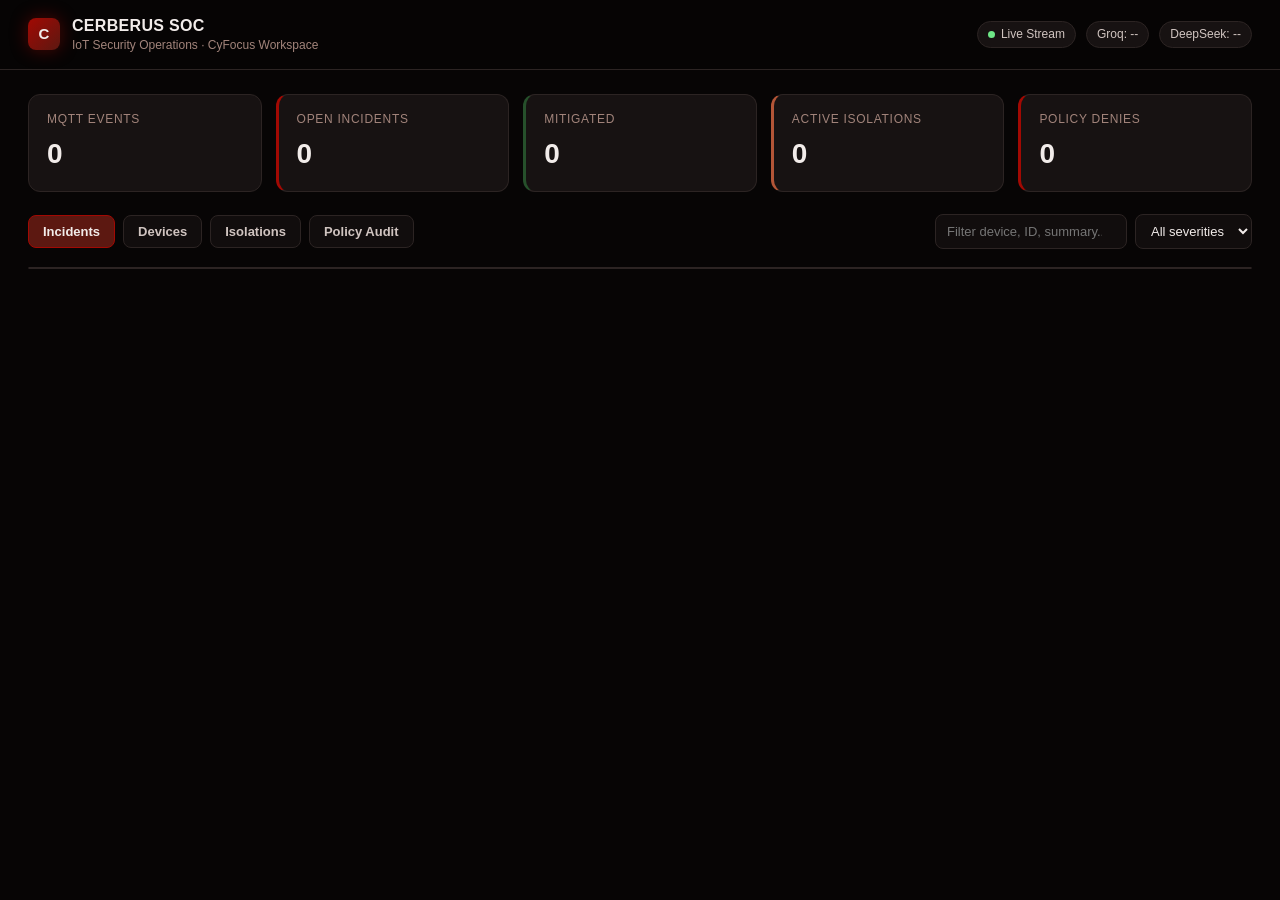
==== src/dashboard/static/index.html @ 9490e519 "feat(dashboard): add FastAPI SSE SOC dashboard with CyFocus UI (c3-t07)" ====
<!DOCTYPE html>
<html lang="en">
<head>
  <meta charset="UTF-8" />
  <meta name="viewport" content="width=device-width, initial-scale=1.0" />
  <title>Cerberus SOC · CyFocus Workspace</title>
  <style>
    :root {
      --bg: #070505;
      --surface: #110D0D;
      --card: #171212;
      --card-hover: #1E1717;
      --border: #2C2423;
      --border-muted: #5B5554;
      --text: #F2ECEA;
      --text-soft: #D0C4C0;
      --text-muted: #A2847B;
      --red: #A20903;
      --red-dark: #5C1811;
      --green: #26502B;
      --green-bright: #6EE787;
      --amber: #B35537;
    }
    * { box-sizing: border-box; margin: 0; padding: 0; }
    body {
      background: var(--bg);
      color: var(--text);
      font-family: Inter, -apple-system, BlinkMacSystemFont, "Segoe UI", Roboto, sans-serif;
      line-height: 1.45;
      min-height: 100vh;
    }
    header {
      position: sticky; top: 0; z-index: 20;
      background: rgba(7, 5, 5, 0.92);
      backdrop-filter: blur(8px);
      border-bottom: 1px solid var(--border);
      padding: 14px 28px;
      display: flex; align-items: center; justify-content: space-between; gap: 16px;
    }
    .brand { display: flex; align-items: center; gap: 12px; }
    .brand-mark {
      width: 32px; height: 32px; border-radius: 8px;
      background: linear-gradient(135deg, var(--red), var(--red-dark));
      display: grid; place-items: center; font-weight: 800; font-size: 15px;
      box-shadow: 0 0 18px rgba(162, 9, 3, 0.45);
    }
    .brand h1 { font-size: 16px; font-weight: 700; letter-spacing: 0.02em; }
    .brand span { font-size: 12px; color: var(--text-muted); display: block; }
    .header-pills { display: flex; align-items: center; gap: 10px; flex-wrap: wrap; }
    .pill {
      font-size: 12px; padding: 4px 10px; border-radius: 999px;
      background: var(--card); border: 1px solid var(--border); color: var(--text-soft);
      display: inline-flex; align-items: center; gap: 6px;
    }
    .dot { width: 7px; height: 7px; border-radius: 50%; background: var(--green-bright); }
    .dot.amber { background: var(--amber); }
    .dot.red { background: var(--red); }

    main { max-width: 1400px; margin: 0 auto; padding: 24px 28px 48px; }

    .kpi-grid {
      display: grid;
      grid-template-columns: repeat(auto-fit, minmax(195px, 1fr));
      gap: 14px;
      margin-bottom: 22px;
    }
    .kpi {
      background: var(--card);
      border: 1px solid var(--border);
      border-radius: 12px;
      padding: 16px 18px;
      transition: border-color 0.15s ease;
    }
    .kpi:hover { border-color: var(--border-muted); }
    .kpi-label { font-size: 12px; color: var(--text-muted); text-transform: uppercase; letter-spacing: 0.06em; }
    .kpi-val { font-size: 28px; font-weight: 700; margin-top: 6px; color: var(--text); }
    .kpi.alert { border-left: 3px solid var(--red); }
    .kpi.ok { border-left: 3px solid var(--green); }
    .kpi.warn { border-left: 3px solid var(--amber); }

    .toolbar {
      display: flex; flex-wrap: wrap; gap: 12px; align-items: center; justify-content: space-between;
      margin-bottom: 18px;
    }
    .tabs { display: flex; gap: 8px; flex-wrap: wrap; }
    .tab {
      background: var(--surface); color: var(--text-soft);
      border: 1px solid var(--border); border-radius: 8px;
      padding: 8px 14px; font-size: 13px; font-weight: 600; cursor: pointer;
    }
    .tab.active { background: var(--red-dark); border-color: var(--red); color: var(--text); }

    .filters { display: flex; gap: 8px; flex-wrap: wrap; }
    input, select {
      background: var(--surface); color: var(--text);
      border: 1px solid var(--border); border-radius: 8px;
      padding: 8px 11px; font-size: 13px; outline: none;
    }
    input:focus, select:focus { border-color: var(--amber); }

    .panel {
      background: var(--surface);
      border: 1px solid var(--border);
      border-radius: 12px;
      overflow: hidden;
    }
    table { width: 100%; border-collapse: collapse; font-size: 13px; }
    th {
      text-align: left; padding: 12px 16px;
      font-size: 11px; text-transform: uppercase; letter-spacing: 0.06em;
      color: var(--text-muted); background: var(--card);
      border-bottom: 1px solid var(--border);
    }
    td { padding: 12px 16px; border-bottom: 1px solid var(--border); color: var(--text-soft); vertical-align: middle; }
    tr.clickable { cursor: pointer; }
    tr.clickable:hover td { background: var(--card-hover); }

    .badge {
      display: inline-block; padding: 3px 9px; border-radius: 999px;
      font-size: 11px; font-weight: 600; text-transform: uppercase; letter-spacing: 0.04em;
    }
    .sev-critical, .sev-high, .st-isolated, .verdict-DENY {
      background: var(--red-dark); color: #FCA5A5; border: 1px solid var(--red);
    }
    .sev-medium, .st-alerting, .st-investigating, .st-open {
      background: rgba(179, 85, 55, 0.22); color: #FDBA74; border: 1px solid var(--amber);
    }
    .sev-low, .st-healthy, .st-mitigated, .st-resolved, .verdict-ALLOW {
      background: rgba(38, 80, 43, 0.45); color: var(--green-bright); border: 1px solid var(--green);
    }
    .st-released, .st-expired {
      background: var(--card); color: var(--text-muted); border: 1px solid var(--border-muted);
    }

    .btn {
      background: var(--red-dark); color: var(--text);
      border: 1px solid var(--red); border-radius: 7px;
      padding: 5px 10px; font-size: 12px; font-weight: 600; cursor: pointer;
    }
    .btn:hover { background: var(--red); }

    .empty { padding: 36px; text-align: center; color: var(--text-muted); font-size: 13px; }

    /* Side Drawer */
    .drawer-backdrop {
      position: fixed; inset: 0; background: rgba(0, 0, 0, 0.65);
      display: none; justify-content: flex-end; z-index: 50;
    }
    .drawer-backdrop.open { display: flex; }
    .drawer {
      width: min(520px, 100vw); height: 100%;
      background: var(--surface); border-left: 1px solid var(--border);
      overflow-y: auto; display: flex; flex-direction: column;
    }
    .drawer-head {
      position: sticky; top: 0; background: var(--card);
      padding: 18px 20px; border-bottom: 1px solid var(--border);
      display: flex; justify-content: space-between; align-items: center;
    }
    .drawer-body { padding: 20px; display: flex; flex-direction: column; gap: 18px; }
    .meta-grid { display: grid; grid-template-columns: 1fr 1fr; gap: 10px; }
    .meta-box {
      background: var(--card); border: 1px solid var(--border);
      border-radius: 8px; padding: 10px 12px;
    }
    .meta-box label { font-size: 11px; color: var(--text-muted); display: block; }
    .meta-box div { font-size: 13px; color: var(--text); margin-top: 2px; word-break: break-word; }

    .timeline { display: flex; flex-direction: column; gap: 12px; border-left: 2px solid var(--border); padding-left: 16px; }
    .tl-item { position: relative; background: var(--card); border: 1px solid var(--border); border-radius: 8px; padding: 10px 12px; }
    .tl-item::before {
      content: ""; position: absolute; left: -22px; top: 14px;
      width: 10px; height: 10px; border-radius: 50%; background: var(--amber); border: 2px solid var(--bg);
    }
    .tl-item.isolation::before { background: var(--red); }
    .tl-item.release::before { background: var(--green-bright); }
    .tl-top { display: flex; justify-content: space-between; font-size: 11px; color: var(--text-muted); margin-bottom: 4px; }
    pre {
      margin-top: 6px; padding: 8px; border-radius: 6px;
      background: var(--bg); color: var(--text-soft);
      font-size: 11px; overflow-x: auto;
    }
  </style>
</head>
<body>
  <header>
    <div class="brand">
      <div class="brand-mark">C</div>
      <div>
        <h1>CERBERUS SOC</h1>
        <span>IoT Security Operations · CyFocus Workspace</span>
      </div>
    </div>
    <div class="header-pills">
      <span class="pill"><span class="dot" id="sse-dot"></span>Live Stream</span>
      <span class="pill" id="groq-pill">Groq: --</span>
      <span class="pill" id="deepseek-pill">DeepSeek: --</span>
    </div>
  </header>

  <main>
    <section class="kpi-grid">
      <div class="kpi"><div class="kpi-label">MQTT Events</div><div class="kpi-val" id="k-events">0</div></div>
      <div class="kpi alert"><div class="kpi-label">Open Incidents</div><div class="kpi-val" id="k-open">0</div></div>
      <div class="kpi ok"><div class="kpi-label">Mitigated</div><div class="kpi-val" id="k-mitigated">0</div></div>
      <div class="kpi warn"><div class="kpi-label">Active Isolations</div><div class="kpi-val" id="k-iso">0</div></div>
      <div class="kpi alert"><div class="kpi-label">Policy Denies</div><div class="kpi-val" id="k-denies">0</div></div>
    </section>

    <div class="toolbar">
      <div class="tabs">
        <button class="tab active" data-tab="incidents">Incidents</button>
        <button class="tab" data-tab="devices">Devices</button>
        <button class="tab" data-tab="isolations">Isolations</button>
        <button class="tab" data-tab="audit">Policy Audit</button>
      </div>
      <div class="filters">
        <input id="search-box" type="search" placeholder="Filter device, ID, summary..." />
        <select id="severity-filter">
          <option value="">All severities</option>
          <option value="critical">Critical</option>
          <option value="high">High</option>
          <option value="medium">Medium</option>
          <option value="low">Low</option>
        </select>
      </div>
    </div>

    <div class="panel" id="view-panel"></div>
  </main>

  <div class="drawer-backdrop" id="drawer-backdrop">
    <div class="drawer">
      <div class="drawer-head">
        <div>
          <strong id="d-title">Incident</strong>
          <div style="font-size:12px;color:var(--text-muted)" id="d-sub"></div>
        </div>
        <button class="tab" id="d-close">Close</button>
      </div>
      <div class="drawer-body" id="d-body"></div>
    </div>
  </div>

  <script>
    let activeTab = "incidents";
    let state = { kpis: {}, devices: [], incidents: [], isolations: [], audit: [] };

    const esc = (s) => String(s ?? "").replace(/[&<>"]/g, (c) => ({ "&": "&amp;", "<": "&lt;", ">": "&gt;", '"': "&quot;" }[c]));

    async function loadHealth() {
      const h = await fetch("/api/health").then((r) => r.json());
      document.getElementById("groq-pill").textContent = `Groq: ${h.llm_mode.groq}`;
      document.getElementById("deepseek-pill").textContent = `DeepSeek: ${h.llm_mode.deepseek}`;
    }

    async function refreshAll() {
      const [ov, inc, iso, aud] = await Promise.all([
        fetch("/api/overview").then((r) => r.json()),
        fetch("/api/incidents").then((r) => r.json()),
        fetch("/api/isolations").then((r) => r.json()),
        fetch("/api/audit").then((r) => r.json()),
      ]);
      state = { kpis: ov.kpis, devices: ov.devices, incidents: inc.incidents, isolations: iso.isolations, audit: aud.audit };
      render();
    }

    function renderKpis() {
      const k = state.kpis || {};
      document.getElementById("k-events").textContent = k.total_events ?? 0;
      document.getElementById("k-open").textContent = k.open_incidents ?? 0;
      document.getElementById("k-mitigated").textContent = k.mitigated_incidents ?? 0;
      document.getElementById("k-iso").textContent = k.active_isolations ?? 0;
      document.getElementById("k-denies").textContent = k.policy_denies ?? 0;
    }

    function render() {
      renderKpis();
      const q = document.getElementById("search-box").value.trim().toLowerCase();
      const sev = document.getElementById("severity-filter").value;
      const panel = document.getElementById("view-panel");

      if (activeTab === "incidents") {
        const rows = state.incidents.filter((i) =>
          (!sev || i.severity === sev) &&
          (!q || i.device_id.toLowerCase().includes(q) || i.id.toLowerCase().includes(q) || (i.reasoning_summary || "").toLowerCase().includes(q))
        );
        if (!rows.length) { panel.innerHTML = `<div class="empty">No incidents recorded yet.</div>`; return; }
        panel.innerHTML = `<table><thead><tr><th>ID</th><th>Device</th><th>Severity</th><th>Status</th><th>Decision</th><th>Updated (UTC)</th></tr></thead><tbody>${
          rows.map((i) => `<tr class="clickable" onclick="openIncident('${esc(i.id)}')">
            <td><code>${esc(i.id)}</code></td>
            <td>${esc(i.device_id)}</td>
            <td><span class="badge sev-${esc(i.severity)}">${esc(i.severity)}</span></td>
            <td><span class="badge st-${esc(i.status)}">${esc(i.status)}</span></td>
            <td>${esc(i.decision || i.detection_ref)}</td>
            <td>${esc(i.updated_utc)}</td>
          </tr>`).join("")
        }</tbody></table>`;
      } else if (activeTab === "devices") {
        const rows = state.devices.filter((d) => !q || d.device_id.toLowerCase().includes(q) || d.room.toLowerCase().includes(q));
        panel.innerHTML = `<table><thead><tr><th>Device</th><th>Type</th><th>Room</th><th>IP</th><th>Status</th><th>Events</th><th>Open</th></tr></thead><tbody>${
          rows.map((d) => `<tr>
            <td><strong>${esc(d.device_id)}</strong></td>
            <td>${esc(d.device_type)}</td>
            <td>${esc(d.room)}</td>
            <td><code>${esc(d.ip)}</code></td>
            <td><span class="badge st-${esc(d.status)}">${esc(d.status)}</span></td>
            <td>${d.event_count}</td>
            <td>${d.open_incidents}</td>
          </tr>`).join("")
        }</tbody></table>`;
      } else if (activeTab === "isolations") {
        const rows = state.isolations.filter((x) => !q || x.device_id.toLowerCase().includes(q) || x.reason.toLowerCase().includes(q));
        if (!rows.length) { panel.innerHTML = `<div class="empty">No isolation history yet.</div>`; return; }
        panel.innerHTML = `<table><thead><tr><th>Device</th><th>Status</th><th>Actor</th><th>Reason</th><th>Started (UTC)</th><th>Action</th></tr></thead><tbody>${
          rows.map((x) => `<tr>
            <td><strong>${esc(x.device_id)}</strong></td>
            <td><span class="badge st-${x.status === 'active' ? 'isolated' : esc(x.status)}">${esc(x.status)}</span></td>
            <td>${esc(x.actor)}</td>
            <td>${esc(x.reason)}</td>
            <td>${esc(x.started_utc)}</td>
            <td>${x.status === 'active' ? `<button class="btn" onclick="releaseDev('${esc(x.device_id)}', '${esc(x.incident_id || '')}')">Release</button>` : "-"}</td>
          </tr>`).join("")
        }</tbody></table>`;
      } else {
        const rows = state.audit.filter((a) => !q || a.actor.toLowerCase().includes(q) || a.action.toLowerCase().includes(q) || a.target.toLowerCase().includes(q));
        if (!rows.length) { panel.innerHTML = `<div class="empty">No policy audit entries yet.</div>`; return; }
        panel.innerHTML = `<table><thead><tr><th>Time (UTC)</th><th>Actor</th><th>Action</th><th>Target</th><th>Verdict</th><th>Reason</th></tr></thead><tbody>${
          rows.map((a) => `<tr>
            <td>${esc(a.ts_utc)}</td>
            <td>${esc(a.actor)}</td>
            <td><code>${esc(a.action)}</code></td>
            <td>${esc(a.target)}</td>
            <td><span class="badge verdict-${esc(a.verdict)}">${esc(a.verdict)}</span></td>
            <td>${esc(a.reason)}</td>
          </tr>`).join("")
        }</tbody></table>`;
      }
    }

    async function openIncident(id) {
      const inc = await fetch(`/api/incidents/${encodeURIComponent(id)}`).then((r) => r.json());
      document.getElementById("d-title").textContent = inc.id;
      document.getElementById("d-sub").textContent = `${inc.device_id} · ${inc.severity.toUpperCase()} · ${inc.status}`;
      document.getElementById("d-body").innerHTML = `
        <div class="meta-grid">
          <div class="meta-box"><label>Detection Ref</label><div>${esc(inc.detection_ref)}</div></div>
          <div class="meta-box"><label>Decision / Action</label><div>${esc(inc.decision || "-")} / ${esc(inc.action || "-")}</div></div>
          <div class="meta-box" style="grid-column:1/-1"><label>Reasoning Summary</label><div>${esc(inc.reasoning_summary || "Pending")}</div></div>
        </div>
        <div>
          <h3 style="font-size:13px;color:var(--text-muted);margin-bottom:10px;text-transform:uppercase;">Timeline (${inc.timeline.length})</h3>
          <div class="timeline">
            ${inc.timeline.map((t) => `<div class="tl-item ${esc(t.kind)}">
              <div class="tl-top"><strong>${esc(t.kind)} · ${esc(t.actor)}</strong><span>${esc(t.ts_utc)}</span></div>
              <div>${esc(t.summary)}</div>
              ${Object.keys(t.details || {}).length ? `<pre>${esc(JSON.stringify(t.details, null, 2))}</pre>` : ""}
            </div>`).join("")}
          </div>
        </div>`;
      document.getElementById("drawer-backdrop").classList.add("open");
    }

    async function releaseDev(deviceId, incidentId) {
      const qs = incidentId ? `?incident_id=${encodeURIComponent(incidentId)}` : "";
      await fetch(`/api/isolations/${encodeURIComponent(deviceId)}/release${qs}`, { method: "POST" });
      await refreshAll();
    }

    document.querySelectorAll(".tab[data-tab]").forEach((btn) => {
      btn.addEventListener("click", () => {
        document.querySelectorAll(".tab[data-tab]").forEach((b) => b.classList.remove("active"));
        btn.classList.add("active");
        activeTab = btn.dataset.tab;
        render();
      });
    });
    document.getElementById("search-box").addEventListener("input", render);
    document.getElementById("severity-filter").addEventListener("change", render);
    document.getElementById("d-close").addEventListener("click", () => document.getElementById("drawer-backdrop").classList.remove("open"));
    document.getElementById("drawer-backdrop").addEventListener("click", (e) => {
      if (e.target.id === "drawer-backdrop") e.currentTarget.classList.remove("open");
    });

    loadHealth();
    refreshAll();
    const es = new EventSource("/api/stream");
    es.onmessage = (ev) => {
      const data = JSON.parse(ev.data);
      state.kpis = data.kpis;
      state.devices = data.devices;
      state.incidents = data.incidents;
      state.isolations = data.isolations;
      render();
    };
  </script>
</body>
</html>
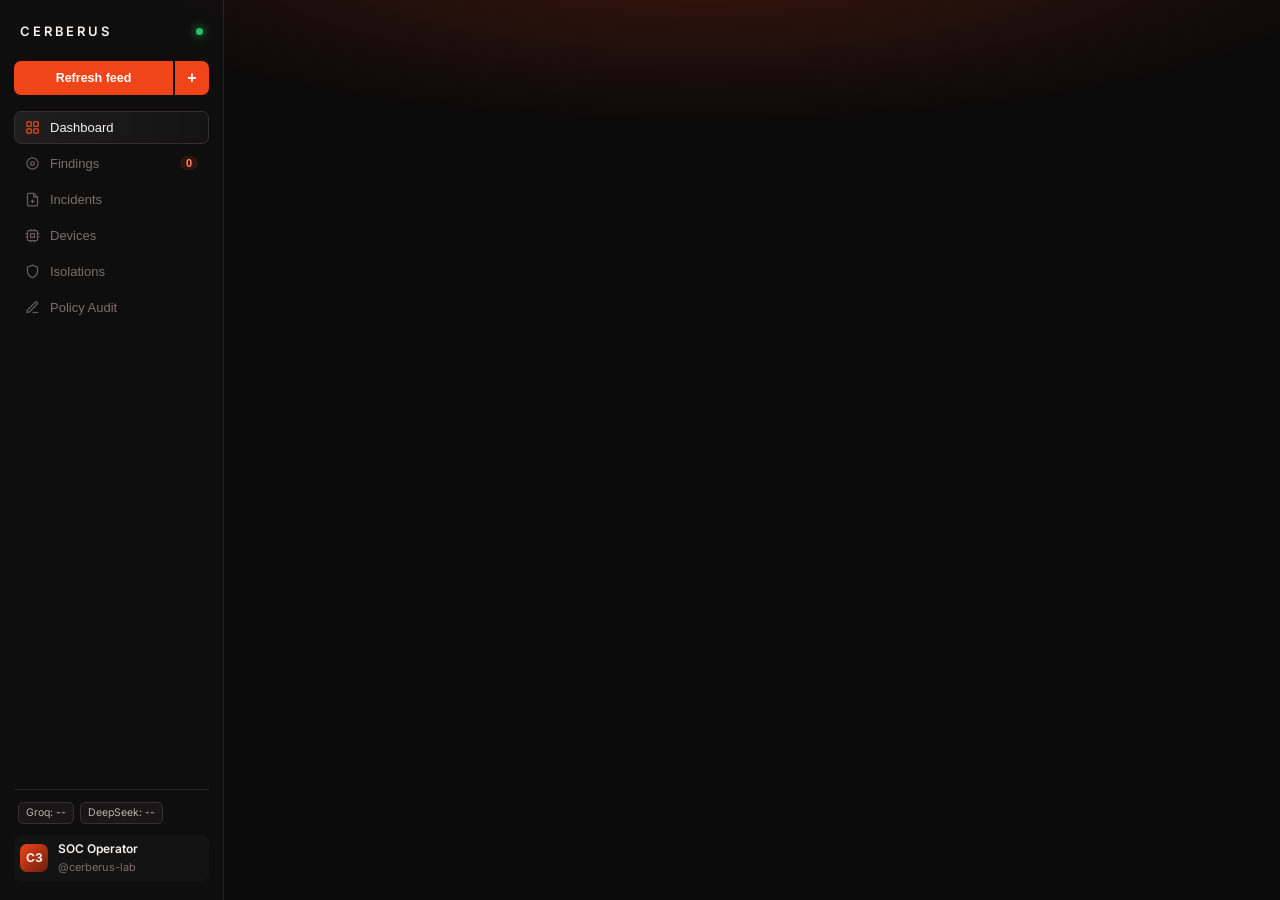
==== commit 8b5c060c: "feat(dashboard): rebuild CyFocus-inspired SOC UI with Kanban, Threat Map, and Radar" ====
--- a/src/dashboard/static/index.html
+++ b/src/dashboard/static/index.html
@@ -3,255 +3,573 @@
 <head>
   <meta charset="UTF-8" />
   <meta name="viewport" content="width=device-width, initial-scale=1.0" />
-  <title>Cerberus SOC · CyFocus Workspace</title>
+  <title>CERBERUS · SOC</title>
+  <link rel="preconnect" href="https://fonts.googleapis.com" />
+  <link rel="preconnect" href="https://fonts.gstatic.com" crossorigin />
+  <link href="https://fonts.googleapis.com/css2?family=Inter:wght@400;500;600;700&family=JetBrains+Mono:wght@400;500&display=swap" rel="stylesheet" />
   <style>
     :root {
-      --bg: #070505;
-      --surface: #110D0D;
-      --card: #171212;
-      --card-hover: #1E1717;
-      --border: #2C2423;
-      --border-muted: #5B5554;
-      --text: #F2ECEA;
-      --text-soft: #D0C4C0;
-      --text-muted: #A2847B;
-      --red: #A20903;
-      --red-dark: #5C1811;
-      --green: #26502B;
-      --green-bright: #6EE787;
-      --amber: #B35537;
-    }
+      --bg: #0b0a0a;
+      --sidebar: #111010;
+      --surface: #141212;
+      --card: #181616;
+      --card-2: #1d1a1a;
+      --hover: #221e1d;
+      --border: #262221;
+      --border-strong: #352f2d;
+      --text: #f4f1ef;
+      --text-soft: #b8b0ac;
+      --text-muted: #78706c;
+      --accent: #f04419;
+      --accent-hover: #ff5529;
+      --accent-soft: rgba(240, 68, 25, 0.14);
+      --green: #22c55e;
+      --green-soft: rgba(34, 197, 94, 0.14);
+      --amber: #f59e0b;
+      --amber-soft: rgba(245, 158, 11, 0.14);
+      --red: #ef4444;
+      --red-soft: rgba(239, 68, 68, 0.16);
+    }
+
     * { box-sizing: border-box; margin: 0; padding: 0; }
+    html, body { height: 100%; }
     body {
-      background: var(--bg);
+      background:
+        radial-gradient(ellipse 75% 28% at 55% -6%, rgba(196, 55, 18, 0.28), transparent 70%),
+        var(--bg);
       color: var(--text);
-      font-family: Inter, -apple-system, BlinkMacSystemFont, "Segoe UI", Roboto, sans-serif;
+      font-family: "Inter", -apple-system, BlinkMacSystemFont, "Segoe UI", sans-serif;
+      font-size: 13px;
       line-height: 1.45;
-      min-height: 100vh;
-    }
-    header {
-      position: sticky; top: 0; z-index: 20;
-      background: rgba(7, 5, 5, 0.92);
-      backdrop-filter: blur(8px);
-      border-bottom: 1px solid var(--border);
-      padding: 14px 28px;
-      display: flex; align-items: center; justify-content: space-between; gap: 16px;
-    }
-    .brand { display: flex; align-items: center; gap: 12px; }
-    .brand-mark {
-      width: 32px; height: 32px; border-radius: 8px;
-      background: linear-gradient(135deg, var(--red), var(--red-dark));
-      display: grid; place-items: center; font-weight: 800; font-size: 15px;
-      box-shadow: 0 0 18px rgba(162, 9, 3, 0.45);
-    }
-    .brand h1 { font-size: 16px; font-weight: 700; letter-spacing: 0.02em; }
-    .brand span { font-size: 12px; color: var(--text-muted); display: block; }
-    .header-pills { display: flex; align-items: center; gap: 10px; flex-wrap: wrap; }
-    .pill {
-      font-size: 12px; padding: 4px 10px; border-radius: 999px;
-      background: var(--card); border: 1px solid var(--border); color: var(--text-soft);
-      display: inline-flex; align-items: center; gap: 6px;
-    }
-    .dot { width: 7px; height: 7px; border-radius: 50%; background: var(--green-bright); }
-    .dot.amber { background: var(--amber); }
-    .dot.red { background: var(--red); }
-
-    main { max-width: 1400px; margin: 0 auto; padding: 24px 28px 48px; }
-
+      display: flex;
+      overflow: hidden;
+    }
+
+    /* Sidebar */
+    .sidebar {
+      width: 224px;
+      flex-shrink: 0;
+      background: rgba(16, 15, 15, 0.92);
+      border-right: 1px solid var(--border);
+      display: flex;
+      flex-direction: column;
+      padding: 18px 14px;
+      gap: 16px;
+    }
+    .brand {
+      display: flex;
+      align-items: center;
+      justify-content: space-between;
+      padding: 4px 6px;
+      font-size: 13px;
+      font-weight: 600;
+      letter-spacing: 0.22em;
+      color: var(--text);
+    }
+    .brand-dot {
+      width: 7px;
+      height: 7px;
+      border-radius: 50%;
+      background: var(--green);
+      box-shadow: 0 0 10px var(--green);
+    }
+    .cta-split {
+      display: grid;
+      grid-template-columns: 1fr 34px;
+      gap: 2px;
+    }
+    .cta-btn {
+      background: var(--accent);
+      color: #fff;
+      border: none;
+      height: 34px;
+      font-size: 12.5px;
+      font-weight: 600;
+      cursor: pointer;
+      display: flex;
+      align-items: center;
+      justify-content: center;
+      transition: background 0.15s ease;
+    }
+    .cta-btn:first-child { border-radius: 7px 0 0 7px; }
+    .cta-btn:last-child { border-radius: 0 7px 7px 0; font-size: 16px; }
+    .cta-btn:hover { background: var(--accent-hover); }
+
+    .nav { display: flex; flex-direction: column; gap: 3px; flex: 1; }
+    .nav-item {
+      display: flex;
+      align-items: center;
+      gap: 10px;
+      padding: 8px 10px;
+      border-radius: 7px;
+      color: var(--text-muted);
+      background: transparent;
+      border: 1px solid transparent;
+      cursor: pointer;
+      font-size: 13px;
+      font-weight: 500;
+      text-align: left;
+      transition: all 0.14s ease;
+    }
+    .nav-item svg { width: 15px; height: 15px; opacity: 0.8; flex-shrink: 0; }
+    .nav-item:hover { color: var(--text-soft); background: rgba(255, 255, 255, 0.03); }
+    .nav-item.active {
+      color: var(--text);
+      background: linear-gradient(90deg, rgba(255, 255, 255, 0.07), rgba(255, 255, 255, 0.02));
+      border-color: var(--border-strong);
+    }
+    .nav-item.active svg { color: var(--accent); opacity: 1; }
+    .nav-badge {
+      margin-left: auto;
+      font-size: 11px;
+      padding: 1px 6px;
+      border-radius: 999px;
+      background: var(--accent-soft);
+      color: #ff8566;
+      font-weight: 600;
+    }
+
+    .sidebar-foot {
+      border-top: 1px solid var(--border);
+      padding-top: 12px;
+      display: flex;
+      flex-direction: column;
+      gap: 10px;
+    }
+    .llm-row {
+      display: flex;
+      gap: 6px;
+      padding: 0 4px;
+      flex-wrap: wrap;
+    }
+    .llm-chip {
+      font-size: 10.5px;
+      padding: 2px 7px;
+      border-radius: 5px;
+      border: 1px solid var(--border-strong);
+      background: var(--card);
+      color: var(--text-soft);
+    }
+    .llm-chip.live { border-color: rgba(34, 197, 94, 0.45); color: #86efac; }
+    .user-card {
+      display: flex;
+      align-items: center;
+      gap: 10px;
+      padding: 6px;
+      border-radius: 8px;
+      background: rgba(255, 255, 255, 0.02);
+    }
+    .avatar {
+      width: 28px;
+      height: 28px;
+      border-radius: 7px;
+      background: linear-gradient(135deg, var(--accent), #6b1d0b);
+      display: grid;
+      place-items: center;
+      font-weight: 700;
+      font-size: 12px;
+    }
+    .user-meta strong { display: block; font-size: 12px; font-weight: 600; }
+    .user-meta span { font-size: 11px; color: var(--text-muted); }
+
+    /* Main Content */
+    .main {
+      flex: 1;
+      overflow-y: auto;
+      padding: 20px 28px 36px;
+      display: flex;
+      flex-direction: column;
+      gap: 18px;
+    }
+
+    .topbar {
+      display: flex;
+      align-items: center;
+      justify-content: space-between;
+      gap: 14px;
+    }
+    .crumb {
+      font-size: 12px;
+      color: var(--text-muted);
+      display: flex;
+      align-items: center;
+      gap: 6px;
+      margin-bottom: 4px;
+    }
+    .page-title { font-size: 22px; font-weight: 600; letter-spacing: -0.01em; }
+    .top-actions { display: flex; align-items: center; gap: 8px; }
+    .btn-ghost {
+      background: var(--card);
+      color: var(--text-soft);
+      border: 1px solid var(--border-strong);
+      border-radius: 7px;
+      padding: 6px 12px;
+      font-size: 12px;
+      font-weight: 500;
+      cursor: pointer;
+      display: inline-flex;
+      align-items: center;
+      gap: 6px;
+    }
+    .btn-ghost:hover { background: var(--hover); color: var(--text); }
+    .btn-ghost.active { border-color: var(--accent); color: var(--text); background: var(--accent-soft); }
+    .btn-danger {
+      background: var(--accent-soft);
+      color: #ff8e72;
+      border: 1px solid rgba(240, 68, 25, 0.45);
+      border-radius: 6px;
+      padding: 4px 10px;
+      font-size: 11.5px;
+      font-weight: 600;
+      cursor: pointer;
+    }
+    .btn-danger:hover { background: var(--accent); color: #fff; }
+
+    /* KPI Row */
     .kpi-grid {
       display: grid;
-      grid-template-columns: repeat(auto-fit, minmax(195px, 1fr));
+      grid-template-columns: repeat(4, minmax(0, 1fr));
+      gap: 12px;
+    }
+    @media (max-width: 1100px) { .kpi-grid { grid-template-columns: repeat(2, 1fr); } }
+    .kpi-card {
+      background: linear-gradient(180deg, rgba(28, 25, 25, 0.92), rgba(20, 18, 18, 0.96));
+      border: 1px solid var(--border);
+      border-radius: 10px;
+      padding: 14px 16px;
+      display: flex;
+      flex-direction: column;
+      justify-content: space-between;
+      min-height: 112px;
+    }
+    .kpi-head { display: flex; align-items: center; justify-content: space-between; color: var(--text-soft); font-size: 12px; }
+    .kpi-delta { font-size: 11px; color: var(--text-muted); }
+    .kpi-body { display: flex; align-items: flex-end; justify-content: space-between; gap: 10px; margin-top: 10px; }
+    .kpi-num { font-size: 28px; font-weight: 600; letter-spacing: -0.02em; line-height: 1.05; }
+    .kpi-sub { font-size: 11px; color: var(--text-muted); margin-top: 4px; }
+
+    /* Dashboard 2-col */
+    .dash-split {
+      display: grid;
+      grid-template-columns: 1.35fr 1fr;
       gap: 14px;
-      margin-bottom: 22px;
-    }
-    .kpi {
+      min-height: 430px;
+    }
+    @media (max-width: 1150px) { .dash-split { grid-template-columns: 1fr; } }
+
+    .card {
+      background: var(--surface);
+      border: 1px solid var(--border);
+      border-radius: 10px;
+      padding: 16px 18px;
+      display: flex;
+      flex-direction: column;
+    }
+    .card-head {
+      display: flex;
+      align-items: center;
+      justify-content: space-between;
+      margin-bottom: 12px;
+    }
+    .card-title { font-size: 14px; font-weight: 600; }
+    .card-sub { font-size: 11.5px; color: var(--text-muted); }
+
+    /* Threat Map */
+    .map-stage {
+      position: relative;
+      flex: 1;
+      min-height: 220px;
+      border-radius: 8px;
+      background:
+        radial-gradient(circle at 50% 45%, rgba(240, 68, 25, 0.06), transparent 68%),
+        radial-gradient(#272220 1px, transparent 1px);
+      background-size: 100% 100%, 16px 16px;
+      border: 1px solid var(--border);
+      overflow: hidden;
+      margin-bottom: 14px;
+    }
+    .bar-list { display: flex; flex-direction: column; gap: 9px; }
+    .bar-row { display: grid; grid-template-columns: 44px 1fr 125px; align-items: center; gap: 10px; font-size: 11.5px; }
+    .bar-val { font-family: "JetBrains Mono", monospace; color: var(--text-soft); }
+    .bar-track { height: 4px; background: #24201f; border-radius: 999px; overflow: hidden; }
+    .bar-fill { height: 100%; background: linear-gradient(90deg, #b92b0c, var(--accent)); border-radius: 999px; }
+    .bar-label { text-align: right; color: var(--text-muted); white-space: nowrap; overflow: hidden; text-overflow: ellipsis; }
+
+    /* Activity Feed */
+    .feed { display: flex; flex-direction: column; gap: 8px; overflow-y: auto; max-height: 410px; }
+    .feed-item {
+      display: flex;
+      align-items: center;
+      gap: 12px;
+      padding: 10px 12px;
+      border-radius: 8px;
       background: var(--card);
       border: 1px solid var(--border);
-      border-radius: 12px;
-      padding: 16px 18px;
-      transition: border-color 0.15s ease;
-    }
-    .kpi:hover { border-color: var(--border-muted); }
-    .kpi-label { font-size: 12px; color: var(--text-muted); text-transform: uppercase; letter-spacing: 0.06em; }
-    .kpi-val { font-size: 28px; font-weight: 700; margin-top: 6px; color: var(--text); }
-    .kpi.alert { border-left: 3px solid var(--red); }
-    .kpi.ok { border-left: 3px solid var(--green); }
-    .kpi.warn { border-left: 3px solid var(--amber); }
-
-    .toolbar {
-      display: flex; flex-wrap: wrap; gap: 12px; align-items: center; justify-content: space-between;
-      margin-bottom: 18px;
-    }
-    .tabs { display: flex; gap: 8px; flex-wrap: wrap; }
-    .tab {
-      background: var(--surface); color: var(--text-soft);
-      border: 1px solid var(--border); border-radius: 8px;
-      padding: 8px 14px; font-size: 13px; font-weight: 600; cursor: pointer;
-    }
-    .tab.active { background: var(--red-dark); border-color: var(--red); color: var(--text); }
-
-    .filters { display: flex; gap: 8px; flex-wrap: wrap; }
-    input, select {
-      background: var(--surface); color: var(--text);
-      border: 1px solid var(--border); border-radius: 8px;
-      padding: 8px 11px; font-size: 13px; outline: none;
-    }
-    input:focus, select:focus { border-color: var(--amber); }
-
-    .panel {
+      cursor: pointer;
+      transition: border-color 0.14s ease, background 0.14s ease;
+    }
+    .feed-item:hover { border-color: var(--border-strong); background: var(--hover); }
+    .feed-ico {
+      width: 30px;
+      height: 30px;
+      border-radius: 7px;
+      background: #211d1c;
+      border: 1px solid var(--border-strong);
+      display: grid;
+      place-items: center;
+      color: var(--text-soft);
+      flex-shrink: 0;
+    }
+    .feed-ico.crit { color: #ff7a5c; border-color: rgba(240, 68, 25, 0.4); background: var(--accent-soft); }
+    .feed-main { flex: 1; min-width: 0; }
+    .feed-main strong { display: block; font-size: 12.5px; font-weight: 500; white-space: nowrap; overflow: hidden; text-overflow: ellipsis; }
+    .feed-main span { font-size: 11px; color: var(--text-muted); }
+    .feed-arrow { color: var(--text-muted); font-size: 13px; }
+
+    /* Filter Bar */
+    .filter-bar { display: flex; flex-wrap: wrap; align-items: center; gap: 8px; }
+    .input-dark, .select-dark {
+      background: var(--card);
+      border: 1px solid var(--border-strong);
+      color: var(--text);
+      border-radius: 6px;
+      padding: 5px 10px;
+      font-size: 12px;
+      outline: none;
+    }
+    .input-dark:focus, .select-dark:focus { border-color: var(--accent); }
+
+    /* Kanban */
+    .kanban {
+      display: grid;
+      grid-template-columns: repeat(4, minmax(220px, 1fr));
+      gap: 12px;
+      overflow-x: auto;
+    }
+    .k-col {
+      background: rgba(20, 18, 18, 0.72);
+      border: 1px solid var(--border);
+      border-radius: 10px;
+      padding: 10px;
+      display: flex;
+      flex-direction: column;
+      gap: 8px;
+      min-height: 360px;
+    }
+    .k-col-head {
+      display: flex;
+      align-items: center;
+      gap: 7px;
+      padding: 4px 4px 8px;
+      font-size: 12.5px;
+      font-weight: 600;
+      color: var(--text-soft);
+    }
+    .k-card {
+      background: var(--card);
+      border: 1px solid var(--border);
+      border-radius: 8px;
+      padding: 11px 12px;
+      cursor: pointer;
+      transition: border-color 0.14s ease, transform 0.12s ease;
+    }
+    .k-card:hover { border-color: var(--accent); transform: translateY(-1px); }
+    .k-top { display: flex; align-items: center; justify-content: space-between; margin-bottom: 5px; }
+    .k-id { font-family: "JetBrains Mono", monospace; font-size: 11.5px; font-weight: 600; display: flex; align-items: center; gap: 6px; }
+    .k-asset { font-size: 11.5px; color: var(--text-muted); margin-bottom: 10px; }
+    .k-foot { display: flex; align-items: center; justify-content: space-between; font-size: 11px; color: var(--text-muted); }
+    .assignee {
+      width: 22px; height: 22px; border-radius: 5px;
+      background: var(--accent); color: #fff;
+      font-size: 10px; font-weight: 700; display: grid; place-items: center;
+    }
+
+    /* Tables */
+    .table-wrap {
       background: var(--surface);
       border: 1px solid var(--border);
-      border-radius: 12px;
+      border-radius: 10px;
       overflow: hidden;
     }
-    table { width: 100%; border-collapse: collapse; font-size: 13px; }
+    table { width: 100%; border-collapse: collapse; }
     th {
-      text-align: left; padding: 12px 16px;
-      font-size: 11px; text-transform: uppercase; letter-spacing: 0.06em;
-      color: var(--text-muted); background: var(--card);
+      text-align: left;
+      padding: 10px 16px;
+      font-size: 10.5px;
+      font-weight: 600;
+      text-transform: uppercase;
+      letter-spacing: 0.08em;
+      color: var(--text-muted);
       border-bottom: 1px solid var(--border);
-    }
-    td { padding: 12px 16px; border-bottom: 1px solid var(--border); color: var(--text-soft); vertical-align: middle; }
-    tr.clickable { cursor: pointer; }
-    tr.clickable:hover td { background: var(--card-hover); }
-
-    .badge {
-      display: inline-block; padding: 3px 9px; border-radius: 999px;
-      font-size: 11px; font-weight: 600; text-transform: uppercase; letter-spacing: 0.04em;
-    }
-    .sev-critical, .sev-high, .st-isolated, .verdict-DENY {
-      background: var(--red-dark); color: #FCA5A5; border: 1px solid var(--red);
-    }
-    .sev-medium, .st-alerting, .st-investigating, .st-open {
-      background: rgba(179, 85, 55, 0.22); color: #FDBA74; border: 1px solid var(--amber);
-    }
-    .sev-low, .st-healthy, .st-mitigated, .st-resolved, .verdict-ALLOW {
-      background: rgba(38, 80, 43, 0.45); color: var(--green-bright); border: 1px solid var(--green);
-    }
-    .st-released, .st-expired {
-      background: var(--card); color: var(--text-muted); border: 1px solid var(--border-muted);
-    }
-
-    .btn {
-      background: var(--red-dark); color: var(--text);
-      border: 1px solid var(--red); border-radius: 7px;
-      padding: 5px 10px; font-size: 12px; font-weight: 600; cursor: pointer;
-    }
-    .btn:hover { background: var(--red); }
-
-    .empty { padding: 36px; text-align: center; color: var(--text-muted); font-size: 13px; }
-
-    /* Side Drawer */
-    .drawer-backdrop {
-      position: fixed; inset: 0; background: rgba(0, 0, 0, 0.65);
-      display: none; justify-content: flex-end; z-index: 50;
-    }
-    .drawer-backdrop.open { display: flex; }
-    .drawer {
-      width: min(520px, 100vw); height: 100%;
-      background: var(--surface); border-left: 1px solid var(--border);
-      overflow-y: auto; display: flex; flex-direction: column;
-    }
-    .drawer-head {
-      position: sticky; top: 0; background: var(--card);
-      padding: 18px 20px; border-bottom: 1px solid var(--border);
-      display: flex; justify-content: space-between; align-items: center;
-    }
-    .drawer-body { padding: 20px; display: flex; flex-direction: column; gap: 18px; }
-    .meta-grid { display: grid; grid-template-columns: 1fr 1fr; gap: 10px; }
-    .meta-box {
-      background: var(--card); border: 1px solid var(--border);
-      border-radius: 8px; padding: 10px 12px;
-    }
-    .meta-box label { font-size: 11px; color: var(--text-muted); display: block; }
-    .meta-box div { font-size: 13px; color: var(--text); margin-top: 2px; word-break: break-word; }
-
-    .timeline { display: flex; flex-direction: column; gap: 12px; border-left: 2px solid var(--border); padding-left: 16px; }
-    .tl-item { position: relative; background: var(--card); border: 1px solid var(--border); border-radius: 8px; padding: 10px 12px; }
-    .tl-item::before {
-      content: ""; position: absolute; left: -22px; top: 14px;
-      width: 10px; height: 10px; border-radius: 50%; background: var(--amber); border: 2px solid var(--bg);
-    }
-    .tl-item.isolation::before { background: var(--red); }
-    .tl-item.release::before { background: var(--green-bright); }
-    .tl-top { display: flex; justify-content: space-between; font-size: 11px; color: var(--text-muted); margin-bottom: 4px; }
-    pre {
-      margin-top: 6px; padding: 8px; border-radius: 6px;
-      background: var(--bg); color: var(--text-soft);
-      font-size: 11px; overflow-x: auto;
+      background: rgba(255, 255, 255, 0.015);
+    }
+    td {
+      padding: 11px 16px;
+      border-bottom: 1px solid var(--border);
+      color: var(--text-soft);
+      font-size: 12.5px;
+    }
+    tr.click-row { cursor: pointer; }
+    tr.click-row:hover td { background: var(--hover); }
+    code { font-family: "JetBrains Mono", monospace; font-size: 11.5px; color: var(--text); }
+
+    .sev-dot { width: 7px; height: 7px; border-radius: 2px; display: inline-block; margin-right: 6px; }
+    .sev-critical .sev-dot, .dot-critical { background: #ef4444; box-shadow: 0 0 8px #ef4444; }
+    .sev-high .sev-dot, .dot-high { background: var(--accent); }
+    .sev-medium .sev-dot, .dot-medium { background: var(--amber); }
+    .sev-low .sev-dot, .dot-low { background: var(--green); }
+
+    .pill-status {
+      display: inline-flex; align-items: center; gap: 6px;
+      padding: 2px 9px; border-radius: 999px; font-size: 11px; font-weight: 500;
+      border: 1px solid var(--border-strong); background: var(--card);
+    }
+    .pill-status.isolated, .pill-status.DENY { border-color: rgba(239, 68, 68, 0.45); color: #fca5a5; background: var(--red-soft); }
+    .pill-status.healthy, .pill-status.mitigated, .pill-status.resolved, .pill-status.ALLOW { border-color: rgba(34, 197, 94, 0.45); color: #86efac; background: var(--green-soft); }
+    .pill-status.alerting, .pill-status.open, .pill-status.investigating { border-color: rgba(245, 158, 11, 0.45); color: #fcd34d; background: var(--amber-soft); }
+
+    /* Incident Details View */
+    .inc-banner {
+      background: var(--surface);
+      border: 1px solid var(--border);
+      border-radius: 10px;
+      padding: 16px 20px;
+    }
+    .inc-banner-top {
+      display: flex;
+      flex-wrap: wrap;
+      align-items: center;
+      justify-content: space-between;
+      gap: 14px;
+      padding-bottom: 14px;
+      border-bottom: 1px solid var(--border);
+    }
+    .inc-meta { display: flex; flex-wrap: wrap; gap: 24px; }
+    .inc-meta label { display: block; font-size: 10px; text-transform: uppercase; letter-spacing: 0.08em; color: var(--text-muted); }
+    .inc-meta span { font-size: 12.5px; color: var(--text); font-weight: 500; }
+    .subtabs { display: flex; gap: 6px; padding-top: 12px; flex-wrap: wrap; }
+    .subtab {
+      padding: 5px 12px;
+      border-radius: 6px;
+      font-size: 12px;
+      font-weight: 500;
+      cursor: pointer;
+      color: var(--text-muted);
+      background: transparent;
+      border: none;
+    }
+    .subtab.active { background: var(--text); color: #0b0a0a; font-weight: 600; }
+    .inc-grid {
+      display: grid;
+      grid-template-columns: 0.9fr 1.35fr;
+      gap: 14px;
+    }
+    @media (max-width: 1050px) { .inc-grid { grid-template-columns: 1fr; } }
+    .kv-list { display: flex; flex-direction: column; gap: 10px; }
+    .kv-row { display: flex; justify-content: space-between; font-size: 12.5px; padding-bottom: 7px; border-bottom: 1px solid rgba(255,255,255,0.04); }
+    .kv-row span:first-child { color: var(--text-muted); }
+
+    .empty-sphere {
+      display: flex; flex-direction: column; align-items: center; justify-content: center;
+      padding: 46px 20px; text-align: center; gap: 12px;
+      background: var(--surface); border: 1px solid var(--border); border-radius: 10px;
+    }
+    .tl-list { display: flex; flex-direction: column; gap: 10px; border-left: 2px solid var(--border-strong); padding-left: 16px; }
+    .tl-card { position: relative; background: var(--card); border: 1px solid var(--border); border-radius: 8px; padding: 11px 14px; }
+    .tl-card::before {
+      content: ""; position: absolute; left: -22px; top: 15px;
+      width: 10px; height: 10px; border-radius: 50%; background: var(--accent); border: 2px solid var(--bg);
+    }
+    .tl-card pre {
+      margin-top: 8px; padding: 8px; border-radius: 6px; background: #0e0d0d;
+      font-family: "JetBrains Mono", monospace; font-size: 11px; color: var(--text-soft); overflow-x: auto;
     }
   </style>
 </head>
 <body>
-  <header>
+  <aside class="sidebar">
     <div class="brand">
-      <div class="brand-mark">C</div>
-      <div>
-        <h1>CERBERUS SOC</h1>
-        <span>IoT Security Operations · CyFocus Workspace</span>
+      <span>CERBERUS</span>
+      <span class="brand-dot" id="sse-dot" title="Live SSE Stream"></span>
+    </div>
+
+    <div class="cta-split">
+      <button class="cta-btn" onclick="refreshAll()">Refresh feed</button>
+      <button class="cta-btn" onclick="setView('findings')" title="View Findings">+</button>
+    </div>
+
+    <nav class="nav">
+      <button class="nav-item active" data-view="dashboard" onclick="setView('dashboard')">
+        <svg viewBox="0 0 24 24" fill="none" stroke="currentColor" stroke-width="2"><rect x="3" y="3" width="7" height="7" rx="1"/><rect x="14" y="3" width="7" height="7" rx="1"/><rect x="3" y="14" width="7" height="7" rx="1"/><rect x="14" y="14" width="7" height="7" rx="1"/></svg>
+        Dashboard
+      </button>
+      <button class="nav-item" data-view="findings" onclick="setView('findings')">
+        <svg viewBox="0 0 24 24" fill="none" stroke="currentColor" stroke-width="2"><circle cx="12" cy="12" r="9"/><circle cx="12" cy="12" r="3"/></svg>
+        Findings
+        <span class="nav-badge" id="nav-open-badge">0</span>
+      </button>
+      <button class="nav-item" data-view="incidents" onclick="setView('incidents')">
+        <svg viewBox="0 0 24 24" fill="none" stroke="currentColor" stroke-width="2"><path d="M14 2H6a2 2 0 0 0-2 2v16a2 2 0 0 0 2 2h12a2 2 0 0 0 2-2V8z"/><path d="M14 2v6h6"/><path d="M12 18v-6"/><path d="M9 15h6"/></svg>
+        Incidents
+      </button>
+      <button class="nav-item" data-view="devices" onclick="setView('devices')">
+        <svg viewBox="0 0 24 24" fill="none" stroke="currentColor" stroke-width="2"><rect x="4" y="4" width="16" height="16" rx="2"/><rect x="9" y="9" width="6" height="6"/><path d="M9 1v3M15 1v3M9 20v3M15 20v3M20 9h3M20 14h3M1 9h3M1 14h3"/></svg>
+        Devices
+      </button>
+      <button class="nav-item" data-view="isolations" onclick="setView('isolations')">
+        <svg viewBox="0 0 24 24" fill="none" stroke="currentColor" stroke-width="2"><path d="M12 22s8-4 8-10V5l-8-3-8 3v7c0 6 8 10 8 10z"/></svg>
+        Isolations
+      </button>
+      <button class="nav-item" data-view="audit" onclick="setView('audit')">
+        <svg viewBox="0 0 24 24" fill="none" stroke="currentColor" stroke-width="2"><path d="M12 20h9"/><path d="M16.5 3.5a2.12 2.12 0 0 1 3 3L7 19l-4 1 1-4Z"/></svg>
+        Policy Audit
+      </button>
+    </nav>
+
+    <div class="sidebar-foot">
+      <div class="llm-row">
+        <span class="llm-chip" id="groq-chip">Groq: --</span>
+        <span class="llm-chip" id="ds-chip">DeepSeek: --</span>
+      </div>
+      <div class="user-card">
+        <div class="avatar">C3</div>
+        <div class="user-meta">
+          <strong>SOC Operator</strong>
+          <span>@cerberus-lab</span>
+        </div>
       </div>
     </div>
-    <div class="header-pills">
-      <span class="pill"><span class="dot" id="sse-dot"></span>Live Stream</span>
-      <span class="pill" id="groq-pill">Groq: --</span>
-      <span class="pill" id="deepseek-pill">DeepSeek: --</span>
-    </div>
-  </header>
-
-  <main>
-    <section class="kpi-grid">
-      <div class="kpi"><div class="kpi-label">MQTT Events</div><div class="kpi-val" id="k-events">0</div></div>
-      <div class="kpi alert"><div class="kpi-label">Open Incidents</div><div class="kpi-val" id="k-open">0</div></div>
-      <div class="kpi ok"><div class="kpi-label">Mitigated</div><div class="kpi-val" id="k-mitigated">0</div></div>
-      <div class="kpi warn"><div class="kpi-label">Active Isolations</div><div class="kpi-val" id="k-iso">0</div></div>
-      <div class="kpi alert"><div class="kpi-label">Policy Denies</div><div class="kpi-val" id="k-denies">0</div></div>
-    </section>
-
-    <div class="toolbar">
-      <div class="tabs">
-        <button class="tab active" data-tab="incidents">Incidents</button>
-        <button class="tab" data-tab="devices">Devices</button>
-        <button class="tab" data-tab="isolations">Isolations</button>
-        <button class="tab" data-tab="audit">Policy Audit</button>
-      </div>
-      <div class="filters">
-        <input id="search-box" type="search" placeholder="Filter device, ID, summary..." />
-        <select id="severity-filter">
-          <option value="">All severities</option>
-          <option value="critical">Critical</option>
-          <option value="high">High</option>
-          <option value="medium">Medium</option>
-          <option value="low">Low</option>
-        </select>
-      </div>
-    </div>
-
-    <div class="panel" id="view-panel"></div>
-  </main>
-
-  <div class="drawer-backdrop" id="drawer-backdrop">
-    <div class="drawer">
-      <div class="drawer-head">
-        <div>
-          <strong id="d-title">Incident</strong>
-          <div style="font-size:12px;color:var(--text-muted)" id="d-sub"></div>
-        </div>
-        <button class="tab" id="d-close">Close</button>
-      </div>
-      <div class="drawer-body" id="d-body"></div>
-    </div>
-  </div>
+  </aside>
+
+  <main class="main" id="main-root"></main>
 
   <script>
-    let activeTab = "incidents";
-    let state = { kpis: {}, devices: [], incidents: [], isolations: [], audit: [] };
+    let currentView = "dashboard";
+    let findingsMode = "kanban";
+    let selectedIncidentId = null;
+    let incidentTab = "overview";
+    let filters = { q: "", severity: "" };
+
+    let state = {
+      health: { llm_mode: { groq: "fallback", deepseek: "fallback" } },
+      kpis: {},
+      devices: [],
+      incidents: [],
+      isolations: [],
+      audit: [],
+    };
 
     const esc = (s) => String(s ?? "").replace(/[&<>"]/g, (c) => ({ "&": "&amp;", "<": "&lt;", ">": "&gt;", '"': "&quot;" }[c]));
 
     async function loadHealth() {
       const h = await fetch("/api/health").then((r) => r.json());
-      document.getElementById("groq-pill").textContent = `Groq: ${h.llm_mode.groq}`;
-      document.getElementById("deepseek-pill").textContent = `DeepSeek: ${h.llm_mode.deepseek}`;
+      state.health = h;
+      const g = document.getElementById("groq-chip");
+      const d = document.getElementById("ds-chip");
+      g.textContent = `Groq: ${h.llm_mode.groq}`;
+      d.textContent = `DeepSeek: ${h.llm_mode.deepseek}`;
+      g.classList.toggle("live", h.llm_mode.groq === "live");
+      d.classList.toggle("live", h.llm_mode.deepseek === "live");
     }
 
     async function refreshAll() {
@@ -261,126 +579,490 @@
         fetch("/api/isolations").then((r) => r.json()),
         fetch("/api/audit").then((r) => r.json()),
       ]);
-      state = { kpis: ov.kpis, devices: ov.devices, incidents: inc.incidents, isolations: iso.isolations, audit: aud.audit };
+      state.kpis = ov.kpis;
+      state.devices = ov.devices;
+      state.incidents = inc.incidents;
+      state.isolations = iso.isolations;
+      state.audit = aud.audit;
+      document.getElementById("nav-open-badge").textContent = ov.kpis.open_incidents ?? 0;
       render();
     }
 
-    function renderKpis() {
-      const k = state.kpis || {};
-      document.getElementById("k-events").textContent = k.total_events ?? 0;
-      document.getElementById("k-open").textContent = k.open_incidents ?? 0;
-      document.getElementById("k-mitigated").textContent = k.mitigated_incidents ?? 0;
-      document.getElementById("k-iso").textContent = k.active_isolations ?? 0;
-      document.getElementById("k-denies").textContent = k.policy_denies ?? 0;
-    }
-
-    function render() {
-      renderKpis();
-      const q = document.getElementById("search-box").value.trim().toLowerCase();
-      const sev = document.getElementById("severity-filter").value;
-      const panel = document.getElementById("view-panel");
-
-      if (activeTab === "incidents") {
-        const rows = state.incidents.filter((i) =>
-          (!sev || i.severity === sev) &&
-          (!q || i.device_id.toLowerCase().includes(q) || i.id.toLowerCase().includes(q) || (i.reasoning_summary || "").toLowerCase().includes(q))
-        );
-        if (!rows.length) { panel.innerHTML = `<div class="empty">No incidents recorded yet.</div>`; return; }
-        panel.innerHTML = `<table><thead><tr><th>ID</th><th>Device</th><th>Severity</th><th>Status</th><th>Decision</th><th>Updated (UTC)</th></tr></thead><tbody>${
-          rows.map((i) => `<tr class="clickable" onclick="openIncident('${esc(i.id)}')">
-            <td><code>${esc(i.id)}</code></td>
-            <td>${esc(i.device_id)}</td>
-            <td><span class="badge sev-${esc(i.severity)}">${esc(i.severity)}</span></td>
-            <td><span class="badge st-${esc(i.status)}">${esc(i.status)}</span></td>
-            <td>${esc(i.decision || i.detection_ref)}</td>
-            <td>${esc(i.updated_utc)}</td>
-          </tr>`).join("")
-        }</tbody></table>`;
-      } else if (activeTab === "devices") {
-        const rows = state.devices.filter((d) => !q || d.device_id.toLowerCase().includes(q) || d.room.toLowerCase().includes(q));
-        panel.innerHTML = `<table><thead><tr><th>Device</th><th>Type</th><th>Room</th><th>IP</th><th>Status</th><th>Events</th><th>Open</th></tr></thead><tbody>${
-          rows.map((d) => `<tr>
-            <td><strong>${esc(d.device_id)}</strong></td>
-            <td>${esc(d.device_type)}</td>
-            <td>${esc(d.room)}</td>
-            <td><code>${esc(d.ip)}</code></td>
-            <td><span class="badge st-${esc(d.status)}">${esc(d.status)}</span></td>
-            <td>${d.event_count}</td>
-            <td>${d.open_incidents}</td>
-          </tr>`).join("")
-        }</tbody></table>`;
-      } else if (activeTab === "isolations") {
-        const rows = state.isolations.filter((x) => !q || x.device_id.toLowerCase().includes(q) || x.reason.toLowerCase().includes(q));
-        if (!rows.length) { panel.innerHTML = `<div class="empty">No isolation history yet.</div>`; return; }
-        panel.innerHTML = `<table><thead><tr><th>Device</th><th>Status</th><th>Actor</th><th>Reason</th><th>Started (UTC)</th><th>Action</th></tr></thead><tbody>${
-          rows.map((x) => `<tr>
-            <td><strong>${esc(x.device_id)}</strong></td>
-            <td><span class="badge st-${x.status === 'active' ? 'isolated' : esc(x.status)}">${esc(x.status)}</span></td>
-            <td>${esc(x.actor)}</td>
-            <td>${esc(x.reason)}</td>
-            <td>${esc(x.started_utc)}</td>
-            <td>${x.status === 'active' ? `<button class="btn" onclick="releaseDev('${esc(x.device_id)}', '${esc(x.incident_id || '')}')">Release</button>` : "-"}</td>
-          </tr>`).join("")
-        }</tbody></table>`;
-      } else {
-        const rows = state.audit.filter((a) => !q || a.actor.toLowerCase().includes(q) || a.action.toLowerCase().includes(q) || a.target.toLowerCase().includes(q));
-        if (!rows.length) { panel.innerHTML = `<div class="empty">No policy audit entries yet.</div>`; return; }
-        panel.innerHTML = `<table><thead><tr><th>Time (UTC)</th><th>Actor</th><th>Action</th><th>Target</th><th>Verdict</th><th>Reason</th></tr></thead><tbody>${
-          rows.map((a) => `<tr>
-            <td>${esc(a.ts_utc)}</td>
-            <td>${esc(a.actor)}</td>
-            <td><code>${esc(a.action)}</code></td>
-            <td>${esc(a.target)}</td>
-            <td><span class="badge verdict-${esc(a.verdict)}">${esc(a.verdict)}</span></td>
-            <td>${esc(a.reason)}</td>
-          </tr>`).join("")
-        }</tbody></table>`;
+    function setView(v) {
+      currentView = v;
+      if (v === "incidents" && !selectedIncidentId && state.incidents.length) {
+        selectedIncidentId = state.incidents[0].id;
       }
-    }
-
-    async function openIncident(id) {
-      const inc = await fetch(`/api/incidents/${encodeURIComponent(id)}`).then((r) => r.json());
-      document.getElementById("d-title").textContent = inc.id;
-      document.getElementById("d-sub").textContent = `${inc.device_id} · ${inc.severity.toUpperCase()} · ${inc.status}`;
-      document.getElementById("d-body").innerHTML = `
-        <div class="meta-grid">
-          <div class="meta-box"><label>Detection Ref</label><div>${esc(inc.detection_ref)}</div></div>
-          <div class="meta-box"><label>Decision / Action</label><div>${esc(inc.decision || "-")} / ${esc(inc.action || "-")}</div></div>
-          <div class="meta-box" style="grid-column:1/-1"><label>Reasoning Summary</label><div>${esc(inc.reasoning_summary || "Pending")}</div></div>
-        </div>
-        <div>
-          <h3 style="font-size:13px;color:var(--text-muted);margin-bottom:10px;text-transform:uppercase;">Timeline (${inc.timeline.length})</h3>
-          <div class="timeline">
-            ${inc.timeline.map((t) => `<div class="tl-item ${esc(t.kind)}">
-              <div class="tl-top"><strong>${esc(t.kind)} · ${esc(t.actor)}</strong><span>${esc(t.ts_utc)}</span></div>
-              <div>${esc(t.summary)}</div>
-              ${Object.keys(t.details || {}).length ? `<pre>${esc(JSON.stringify(t.details, null, 2))}</pre>` : ""}
-            </div>`).join("")}
-          </div>
-        </div>`;
-      document.getElementById("drawer-backdrop").classList.add("open");
-    }
-
-    async function releaseDev(deviceId, incidentId) {
+      document.querySelectorAll(".nav-item[data-view]").forEach((el) => {
+        el.classList.toggle("active", el.dataset.view === v);
+      });
+      render();
+    }
+
+    async function openIncidentDetail(id) {
+      selectedIncidentId = id;
+      currentView = "incidents";
+      document.querySelectorAll(".nav-item[data-view]").forEach((el) => {
+        el.classList.toggle("active", el.dataset.view === "incidents");
+      });
+      const detail = await fetch(`/api/incidents/${encodeURIComponent(id)}`).then((r) => r.json());
+      state.selectedIncident = detail;
+      render();
+    }
+
+    async function releaseDevice(deviceId, incidentId) {
       const qs = incidentId ? `?incident_id=${encodeURIComponent(incidentId)}` : "";
       await fetch(`/api/isolations/${encodeURIComponent(deviceId)}/release${qs}`, { method: "POST" });
       await refreshAll();
-    }
-
-    document.querySelectorAll(".tab[data-tab]").forEach((btn) => {
-      btn.addEventListener("click", () => {
-        document.querySelectorAll(".tab[data-tab]").forEach((b) => b.classList.remove("active"));
-        btn.classList.add("active");
-        activeTab = btn.dataset.tab;
-        render();
-      });
-    });
-    document.getElementById("search-box").addEventListener("input", render);
-    document.getElementById("severity-filter").addEventListener("change", render);
-    document.getElementById("d-close").addEventListener("click", () => document.getElementById("drawer-backdrop").classList.remove("open"));
-    document.getElementById("drawer-backdrop").addEventListener("click", (e) => {
-      if (e.target.id === "drawer-backdrop") e.currentTarget.classList.remove("open");
-    });
+      if (selectedIncidentId) await openIncidentDetail(selectedIncidentId);
+    }
+
+    function exportIncidentsCsv() {
+      const cols = ["id", "device_id", "severity", "status", "detection_ref", "decision", "outcome", "updated_utc"];
+      const lines = [cols.join(",")].concat(
+        state.incidents.map((i) => cols.map((c) => `"${String(i[c] ?? "").replace(/"/g, '""')}"`).join(","))
+      );
+      const blob = new Blob([lines.join("\n")], { type: "text/csv" });
+      const a = document.createElement("a");
+      a.href = URL.createObjectURL(blob);
+      a.download = "cerberus_findings.csv";
+      a.click();
+    }
+
+    function sparkBarsSvg(color = "#22c55e") {
+      const heights = [10, 14, 9, 18, 22, 15, 25, 20, 27, 19, 24, 16, 28, 21];
+      return `<svg width="96" height="32" viewBox="0 0 96 32">${heights.map((h, i) =>
+        `<rect x="${i * 7}" y="${32 - h}" width="3.5" height="${h}" rx="1.5" fill="${color}" opacity="${0.45 + (i / 25)}" />`
+      ).join("")}</svg>`;
+    }
+
+    function ringGaugeSvg(pct = 40, color = "#f59e0b") {
+      const r = 14, c = 2 * Math.PI * r;
+      const dash = (Math.max(0, Math.min(100, pct)) / 100) * c;
+      return `<svg width="42" height="42" viewBox="0 0 42 42">
+        <circle cx="21" cy="21" r="${r}" fill="none" stroke="#282321" stroke-width="4"/>
+        <circle cx="21" cy="21" r="${r}" fill="none" stroke="${color}" stroke-width="4" stroke-dasharray="${dash} ${c}" stroke-linecap="round" transform="rotate(-90 21 21)"/>
+        <text x="21" y="24" text-anchor="middle" fill="#f4f1ef" font-size="9" font-weight="600">${Math.round(pct)}%</text>
+      </svg>`;
+    }
+
+    function arcGaugeSvg(pct = 80) {
+      return `<svg width="74" height="38" viewBox="0 0 74 38">
+        <path d="M 8 34 A 28 28 0 0 1 66 34" fill="none" stroke="#282321" stroke-width="5" stroke-linecap="round"/>
+        <path d="M 8 34 A 28 28 0 0 1 66 34" fill="none" stroke="#22c55e" stroke-width="5" stroke-linecap="round" stroke-dasharray="${(pct / 100) * 91} 91"/>
+      </svg>`;
+    }
+
+    function threatMapSvg() {
+      const coords = [
+        { x: 110, y: 78 },
+        { x: 245, y: 66 },
+        { x: 380, y: 128 },
+        { x: 185, y: 158 },
+        { x: 470, y: 82 },
+      ];
+      const devs = state.devices.slice(0, 5);
+      return `<svg viewBox="0 0 560 220" width="100%" height="100%">
+        <g stroke="#2a2422" stroke-width="1" stroke-dasharray="3 4">
+          <line x1="110" y1="78" x2="245" y2="66"/>
+          <line x1="245" y1="66" x2="380" y2="128"/>
+          <line x1="245" y1="66" x2="185" y2="158"/>
+          <line x1="380" y1="128" x2="470" y2="82"/>
+        </g>
+        ${devs.map((d, idx) => {
+          const p = coords[idx % coords.length];
+          const hot = d.status === "isolated" || d.status === "alerting";
+          const col = d.status === "isolated" ? "#ef4444" : d.status === "alerting" ? "#f04419" : "#22c55e";
+          const r = hot ? 26 : 14;
+          return `<g>
+            <circle cx="${p.x}" cy="${p.y}" r="${r}" fill="${col}" opacity="0.14"/>
+            <circle cx="${p.x}" cy="${p.y}" r="${r * 0.6}" fill="${col}" opacity="0.28"/>
+            <circle cx="${p.x}" cy="${p.y}" r="5.5" fill="${col}"/>
+            <text x="${p.x}" y="${p.y + r + 13}" text-anchor="middle" fill="#b8b0ac" font-size="10.5">${esc(d.device_id)}</text>
+          </g>`;
+        }).join("")}
+      </svg>`;
+    }
+
+    function wireframeSphereSvg() {
+      return `<svg width="170" height="170" viewBox="0 0 180 180">
+        <defs><radialGradient id="sg" cx="50%" cy="45%" r="50%"><stop offset="0%" stop-color="#f04419" stop-opacity="0.25"/><stop offset="100%" stop-color="#f04419" stop-opacity="0"/></radialGradient></defs>
+        <circle cx="90" cy="90" r="76" fill="url(#sg)"/>
+        ${[-45,-25,0,25,45].map((dy) => `<ellipse cx="90" cy="${90+dy}" rx="${Math.sqrt(Math.max(0, 66*66 - dy*dy))}" ry="${Math.max(6, Math.sqrt(Math.max(0, 66*66 - dy*dy))*0.28)}" fill="none" stroke="#f04419" stroke-opacity="0.45" stroke-width="0.9"/>`).join("")}
+        ${[0,30,60,90,120,150].map((deg) => `<ellipse cx="90" cy="90" rx="28" ry="66" fill="none" stroke="#f04419" stroke-opacity="0.4" stroke-width="0.9" transform="rotate(${deg} 90 90)"/>`).join("")}
+        <circle cx="90" cy="90" r="66" fill="none" stroke="#f04419" stroke-opacity="0.7" stroke-width="1.2"/>
+      </svg>`;
+    }
+
+    function radarSvg(inc) {
+      const axes = ["Rate Spike", "Payload Size", "Topic Entropy", "Gap Drift", "Device Drift", "Policy Risk"];
+      const cx = 140, cy = 110, R = 74;
+      const obs = inc.severity === "critical" ? [0.92, 0.78, 0.72, 0.85, 0.90, 0.88] : inc.severity === "high" ? [0.85, 0.65, 0.6, 0.72, 0.8, 0.7] : [0.55, 0.45, 0.4, 0.5, 0.55, 0.42];
+      const exp = [0.28, 0.25, 0.22, 0.26, 0.24, 0.2];
+      const pts = (vals) => vals.map((v, i) => {
+        const a = (Math.PI * 2 * i) / axes.length - Math.PI / 2;
+        return `${cx + Math.cos(a) * R * v},${cy + Math.sin(a) * R * v}`;
+      }).join(" ");
+      return `<svg viewBox="0 0 280 225" width="100%" height="215">
+        ${[0.33, 0.66, 1].map((s) => `<polygon points="${pts(axes.map(() => s))}" fill="none" stroke="#2d2725" stroke-width="1"/>`).join("")}
+        ${axes.map((lbl, i) => {
+          const a = (Math.PI * 2 * i) / axes.length - Math.PI / 2;
+          const x = cx + Math.cos(a) * (R + 18), y = cy + Math.sin(a) * (R + 14);
+          return `<line x1="${cx}" y1="${cy}" x2="${cx + Math.cos(a)*R}" y2="${cy + Math.sin(a)*R}" stroke="#2d2725" stroke-width="1"/>
+                  <text x="${x}" y="${y}" text-anchor="middle" fill="#8b827d" font-size="9.5">${lbl}</text>`;
+        }).join("")}
+        <polygon points="${pts(exp)}" fill="rgba(245, 158, 11, 0.16)" stroke="#f59e0b" stroke-width="1.5"/>
+        <polygon points="${pts(obs)}" fill="rgba(240, 68, 25, 0.28)" stroke="#f04419" stroke-width="2"/>
+      </svg>`;
+    }
+
+    function renderDashboard() {
+      const k = state.kpis;
+      const totalDevs = Math.max(1, k.devices_total || 5);
+      const healthyPct = Math.round(((totalDevs - (k.devices_isolated || 0)) / totalDevs) * 100);
+      const activePct = Math.min(100, Math.round(((k.open_incidents || 0) / Math.max(1, state.incidents.length)) * 100));
+      const maxEvents = Math.max(1, ...state.devices.map((d) => d.event_count || 0));
+
+      const feedItems = [
+        ...state.incidents.slice(0, 5).map((i) => ({
+          id: i.id,
+          crit: i.severity === "high" || i.severity === "critical",
+          title: `${i.severity.toUpperCase()} · ${i.device_id}`,
+          sub: `${i.decision || i.detection_ref} · ${i.status}`,
+          ts: i.updated_utc,
+        })),
+        ...state.audit.slice(0, 5).map((a) => ({
+          id: null,
+          crit: a.verdict === "DENY",
+          title: `Policy ${a.verdict}: ${a.action}`,
+          sub: `${a.actor} -> ${a.target} (${a.reason})`,
+          ts: a.ts_utc,
+        })),
+      ].slice(0, 8);
+
+      return `
+        <div class="topbar">
+          <div>
+            <div class="crumb">Workspace <span>/</span> Dashboard</div>
+            <h1 class="page-title">Security Overview</h1>
+          </div>
+          <div class="top-actions">
+            <button class="btn-ghost" onclick="exportIncidentsCsv()">Export CSV</button>
+          </div>
+        </div>
+
+        <section class="kpi-grid">
+          <div class="kpi-card">
+            <div class="kpi-head"><span>MQTT Events</span><span class="kpi-delta">live</span></div>
+            <div class="kpi-body">
+              <div><div class="kpi-num">${k.total_events ?? 0}</div><div class="kpi-sub">${k.devices_total ?? 0} monitored nodes</div></div>
+              ${sparkBarsSvg("#22c55e")}
+            </div>
+          </div>
+          <div class="kpi-card">
+            <div class="kpi-head"><span>Active Incidents</span><span class="kpi-delta">${k.mitigated_incidents ?? 0} mitigated</span></div>
+            <div class="kpi-body">
+              <div><div class="kpi-num">${k.open_incidents ?? 0}</div><div class="kpi-sub">${state.incidents.length} total recorded</div></div>
+              ${ringGaugeSvg(activePct, "#f59e0b")}
+            </div>
+          </div>
+          <div class="kpi-card">
+            <div class="kpi-head"><span>Fleet Health</span><span class="kpi-delta">${k.devices_isolated ?? 0} isolated</span></div>
+            <div class="kpi-body">
+              <div><div class="kpi-num">${healthyPct}%</div><div class="kpi-sub">non-isolated devices</div></div>
+              ${arcGaugeSvg(healthyPct)}
+            </div>
+          </div>
+          <div class="kpi-card">
+            <div class="kpi-head"><span>Policy Denies</span><span class="kpi-delta">PolicyGate</span></div>
+            <div class="kpi-body">
+              <div><div class="kpi-num">${k.policy_denies ?? 0}</div><div class="kpi-sub">${k.active_isolations ?? 0} active isolations</div></div>
+              ${sparkBarsSvg("#f04419")}
+            </div>
+          </div>
+        </section>
+
+        <section class="dash-split">
+          <div class="card">
+            <div class="card-head">
+              <div><div class="card-title">Threat Map</div><div class="card-sub">IoT lab nodes &amp; anomaly intensity</div></div>
+              <span class="card-sub">Live SQLite</span>
+            </div>
+            <div class="map-stage">${threatMapSvg()}</div>
+            <div class="bar-list">
+              ${state.devices.slice(0, 5).map((d) => `
+                <div class="bar-row">
+                  <span class="bar-val">${d.event_count}</span>
+                  <div class="bar-track"><div class="bar-fill" style="width:${Math.max(4, Math.round((d.event_count / maxEvents) * 100))}%"></div></div>
+                  <span class="bar-label">${esc(d.device_id)} (${esc(d.room)})</span>
+                </div>
+              `).join("")}
+            </div>
+          </div>
+
+          <div class="card">
+            <div class="card-head">
+              <div><div class="card-title">Recent Activity</div><div class="card-sub">Detections, policy gates &amp; responses</div></div>
+            </div>
+            <div class="feed">
+              ${feedItems.length ? feedItems.map((f) => `
+                <div class="feed-item" ${f.id ? `onclick="openIncidentDetail('${esc(f.id)}')"` : `onclick="setView('audit')"`}>
+                  <div class="feed-ico ${f.crit ? 'crit' : ''}">!</div>
+                  <div class="feed-main">
+                    <strong>${esc(f.title)}</strong>
+                    <span>${esc(f.sub)} · ${esc(f.ts)}</span>
+                  </div>
+                  <span class="feed-arrow">&#8599;</span>
+                </div>
+              `).join("") : `<div style="color:var(--text-muted);padding:20px;text-align:center">No recent activity yet.</div>`}
+            </div>
+          </div>
+        </section>
+      `;
+    }
+
+    function renderFindings() {
+      const q = filters.q.toLowerCase();
+      const sev = filters.severity;
+      const rows = state.incidents.filter((i) =>
+        (!sev || i.severity === sev) &&
+        (!q || i.device_id.toLowerCase().includes(q) || i.id.toLowerCase().includes(q) || (i.reasoning_summary || "").toLowerCase().includes(q))
+      );
+
+      const cols = [
+        { key: "open", label: "Open", dot: "#b8b0ac" },
+        { key: "investigating", label: "Investigating", dot: "#f59e0b" },
+        { key: "mitigated", label: "Mitigated", dot: "#f04419" },
+        { key: "resolved", label: "Resolved", dot: "#22c55e" },
+      ];
+
+      let body = "";
+      if (!rows.length) {
+        body = `<div class="empty-sphere">
+          ${wireframeSphereSvg()}
+          <strong style="font-size:15px">Nice, no findings match these filters!</strong>
+          <span style="color:var(--text-muted)">Clear your search filter or run a lab anomaly check to generate findings.</span>
+          <button class="cta-btn" style="padding:0 16px;border-radius:7px" onclick="filters={q:'',severity:''};render()">Reset filters</button>
+        </div>`;
+      } else if (findingsMode === "kanban") {
+        body = `<div class="kanban">${cols.map((c) => {
+          const items = rows.filter((r) => r.status === c.key);
+          return `<div class="k-col">
+            <div class="k-col-head"><span class="sev-dot" style="background:${c.dot}"></span>${c.label} (${items.length})</div>
+            ${items.map((i) => `
+              <div class="k-card sev-${esc(i.severity)}" onclick="openIncidentDetail('${esc(i.id)}')">
+                <div class="k-top">
+                  <span class="k-id"><span class="sev-dot"></span>${esc(i.id)}</span>
+                  <span style="font-size:10.5px;color:var(--text-muted)">${esc(i.severity)}</span>
+                </div>
+                <div class="k-asset">${esc(i.device_id)} · ${esc(i.decision || i.detection_ref)}</div>
+                <div class="k-foot">
+                  <span>${esc((i.updated_utc || "").slice(0, 10))}</span>
+                  <span class="assignee">AI</span>
+                </div>
+              </div>
+            `).join("")}
+          </div>`;
+        }).join("")}</div>`;
+      } else {
+        body = `<div class="table-wrap"><table>
+          <thead><tr><th>ID</th><th>Severity</th><th>Asset</th><th>Decision</th><th>Status</th><th>Updated</th></tr></thead>
+          <tbody>${rows.map((i) => `
+            <tr class="click-row sev-${esc(i.severity)}" onclick="openIncidentDetail('${esc(i.id)}')">
+              <td><code>${esc(i.id)}</code></td>
+              <td><span class="sev-dot"></span>${esc(i.severity)}</td>
+              <td>${esc(i.device_id)}</td>
+              <td>${esc(i.decision || i.detection_ref)}</td>
+              <td><span class="pill-status ${esc(i.status)}">${esc(i.status)}</span></td>
+              <td>${esc(i.updated_utc)}</td>
+            </tr>
+          `).join("")}</tbody>
+        </table></div>`;
+      }
+
+      return `
+        <div class="topbar">
+          <div>
+            <div class="crumb">Home <span>&rsaquo;</span> Findings</div>
+            <h1 class="page-title">Findings</h1>
+          </div>
+          <div class="top-actions">
+            <button class="btn-ghost ${findingsMode === 'table' ? 'active' : ''}" onclick="findingsMode='table';render()">List</button>
+            <button class="btn-ghost ${findingsMode === 'kanban' ? 'active' : ''}" onclick="findingsMode='kanban';render()">Kanban</button>
+            <button class="btn-ghost" onclick="exportIncidentsCsv()">Export</button>
+          </div>
+        </div>
+        <div class="filter-bar">
+          <input class="input-dark" placeholder="Filter device, ID, summary..." value="${esc(filters.q)}" oninput="filters.q=this.value;render()" />
+          <select class="select-dark" onchange="filters.severity=this.value;render()">
+            <option value="">All severities</option>
+            <option value="critical" ${filters.severity==='critical'?'selected':''}>Critical</option>
+            <option value="high" ${filters.severity==='high'?'selected':''}>High</option>
+            <option value="medium" ${filters.severity==='medium'?'selected':''}>Medium</option>
+            <option value="low" ${filters.severity==='low'?'selected':''}>Low</option>
+          </select>
+        </div>
+        ${body}
+      `;
+    }
+
+    function renderIncidentDetail() {
+      const inc = state.selectedIncident || state.incidents[0];
+      if (!inc) {
+        return `<div class="topbar"><div><div class="crumb">Home &rsaquo; Incidents</div><h1 class="page-title">Incidents</h1></div></div>
+        <div class="empty-sphere">${wireframeSphereSvg()}<strong>No incidents recorded yet</strong><span style="color:var(--text-muted)">Incidents opened by the Defense Agent or Fallback engine appear here.</span></div>`;
+      }
+      const timeline = inc.timeline || [];
+      const dev = state.devices.find((d) => d.device_id === inc.device_id) || { device_id: inc.device_id, ip: "-", status: inc.status };
+
+      let tabBody = "";
+      if (incidentTab === "overview") {
+        tabBody = `
+          <div class="inc-grid">
+            <div class="card">
+              <div class="card-head"><div class="card-title">Information</div></div>
+              <div class="kv-list">
+                <div class="kv-row"><span>Device ID</span><strong>${esc(inc.device_id)}</strong></div>
+                <div class="kv-row"><span>Status</span><span class="pill-status ${esc(inc.status)}">${esc(inc.status)}</span></div>
+                <div class="kv-row"><span>Detection Ref</span><code>${esc(inc.detection_ref)}</code></div>
+                <div class="kv-row"><span>Decision</span><span>${esc(inc.decision || "-")}</span></div>
+                <div class="kv-row"><span>Action / Outcome</span><span>${esc(inc.action || "-")} / ${esc(inc.outcome || "-")}</span></div>
+                <div class="kv-row"><span>Timeline Events</span><span>${timeline.length}</span></div>
+              </div>
+              <div style="margin-top:14px">
+                <div class="card-sub" style="margin-bottom:4px">Reasoning Summary</div>
+                <div style="color:var(--text-soft);font-size:12.5px">${esc(inc.reasoning_summary || "No summary recorded yet.")}</div>
+              </div>
+            </div>
+            <div class="card">
+              <div class="card-head">
+                <div class="card-title">Threat Surface Map</div>
+                <div class="card-sub"><span style="color:#f04419">Observed</span> &middot; <span style="color:#f59e0b">Expected</span></div>
+              </div>
+              ${radarSvg(inc)}
+            </div>
+          </div>
+          <div class="card">
+            <div class="card-head"><div class="card-title">Affected Entities</div></div>
+            <div class="table-wrap"><table>
+              <thead><tr><th>Device</th><th>IP</th><th>Status</th><th>Action</th></tr></thead>
+              <tbody><tr>
+                <td><strong>${esc(dev.device_id)}</strong></td>
+                <td><code>${esc(dev.ip || "-")}</code></td>
+                <td><span class="pill-status ${esc(dev.status || inc.status)}">${esc(dev.status || inc.status)}</span></td>
+                <td>${dev.status === 'isolated' ? `<button class="btn-danger" onclick="releaseDevice('${esc(dev.device_id)}','${esc(inc.id)}')">Release Device</button>` : "-"}</td>
+              </tr></tbody>
+            </table></div>
+          </div>
+        `;
+      } else {
+        tabBody = `<div class="card"><div class="card-head"><div class="card-title">Ordered Evidence Timeline (${timeline.length})</div></div>
+          <div class="tl-list">${timeline.length ? timeline.map((t) => `
+            <div class="tl-card">
+              <div style="display:flex;justify-content:space-between;font-size:11px;color:var(--text-muted);margin-bottom:4px">
+                <strong style="color:var(--text)">${esc(t.kind)} &middot; ${esc(t.actor)}</strong>
+                <span>${esc(t.ts_utc)}</span>
+              </div>
+              <div>${esc(t.summary)}</div>
+              ${Object.keys(t.details || {}).length ? `<pre>${esc(JSON.stringify(t.details, null, 2))}</pre>` : ""}
+            </div>`).join("") : `<span style="color:var(--text-muted)">Click an incident from Findings to load its full timeline.</span>`}
+          </div></div>`;
+      }
+
+      return `
+        <div class="topbar">
+          <div>
+            <div class="crumb">Home <span>&rsaquo;</span> Incidents <span>&rsaquo;</span> ${esc(inc.id)}</div>
+            <h1 class="page-title">Incident details</h1>
+          </div>
+          <div class="top-actions">
+            <button class="btn-ghost" onclick="exportIncidentsCsv()">Download report</button>
+          </div>
+        </div>
+
+        <div class="inc-banner">
+          <div class="inc-banner-top">
+            <div><strong style="font-size:16px">${esc(inc.id)}</strong> <span style="color:var(--text-muted);margin-left:8px">${esc(inc.device_id)}</span></div>
+            <div class="inc-meta">
+              <div><label>Created</label><span>${esc((inc.created_utc || "").slice(0, 19))}</span></div>
+              <div><label>Last Update</label><span>${esc((inc.updated_utc || "").slice(0, 19))}</span></div>
+              <div><label>Status</label><span class="pill-status ${esc(inc.status)}">${esc(inc.status)}</span></div>
+              <div><label>Severity</label><span class="pill-status sev-${esc(inc.severity)}"><span class="sev-dot"></span>${esc(inc.severity)}</span></div>
+            </div>
+          </div>
+          <div class="subtabs">
+            <button class="subtab ${incidentTab==='overview'?'active':''}" onclick="incidentTab='overview';render()">Overview</button>
+            <button class="subtab ${incidentTab==='timeline'?'active':''}" onclick="incidentTab='timeline';render()">Timeline &amp; Logs (${timeline.length})</button>
+          </div>
+        </div>
+        ${tabBody}
+      `;
+    }
+
+    function renderDevices() {
+      return `
+        <div class="topbar"><div><div class="crumb">Home &rsaquo; Devices</div><h1 class="page-title">IoT Device Fleet</h1></div></div>
+        <div class="table-wrap"><table>
+          <thead><tr><th>Device ID</th><th>Type</th><th>Room</th><th>IP</th><th>Status</th><th>Events</th><th>Open</th></tr></thead>
+          <tbody>${state.devices.map((d) => `
+            <tr>
+              <td><strong>${esc(d.device_id)}</strong></td>
+              <td>${esc(d.device_type)}</td>
+              <td>${esc(d.room)}</td>
+              <td><code>${esc(d.ip)}</code></td>
+              <td><span class="pill-status ${esc(d.status)}">${esc(d.status)}</span></td>
+              <td>${d.event_count}</td>
+              <td>${d.open_incidents}</td>
+            </tr>`).join("")}
+          </tbody>
+        </table></div>`;
+    }
+
+    function renderIsolations() {
+      return `
+        <div class="topbar"><div><div class="crumb">Home &rsaquo; Isolations</div><h1 class="page-title">Device Isolations</h1></div></div>
+        <div class="table-wrap"><table>
+          <thead><tr><th>Device</th><th>Status</th><th>Actor</th><th>Reason</th><th>Started (UTC)</th><th>Action</th></tr></thead>
+          <tbody>${state.isolations.length ? state.isolations.map((x) => `
+            <tr>
+              <td><strong>${esc(x.device_id)}</strong></td>
+              <td><span class="pill-status ${x.status==='active'?'isolated':'resolved'}">${esc(x.status)}</span></td>
+              <td>${esc(x.actor)}</td>
+              <td>${esc(x.reason)}</td>
+              <td>${esc(x.started_utc)}</td>
+              <td>${x.status==='active' ? `<button class="btn-danger" onclick="releaseDevice('${esc(x.device_id)}','${esc(x.incident_id||'')}')">Release</button>` : "-"}</td>
+            </tr>`).join("") : `<tr><td colspan="6" style="text-align:center;color:var(--text-muted);padding:28px">No isolations recorded yet.</td></tr>`}
+          </tbody>
+        </table></div>`;
+    }
+
+    function renderAudit() {
+      return `
+        <div class="topbar"><div><div class="crumb">Home &rsaquo; Policy Audit</div><h1 class="page-title">Policy Gate Audit Log</h1></div></div>
+        <div class="table-wrap"><table>
+          <thead><tr><th>Time (UTC)</th><th>Actor</th><th>Action</th><th>Target</th><th>Verdict</th><th>Reason</th></tr></thead>
+          <tbody>${state.audit.length ? state.audit.map((a) => `
+            <tr>
+              <td>${esc(a.ts_utc)}</td>
+              <td>${esc(a.actor)}</td>
+              <td><code>${esc(a.action)}</code></td>
+              <td>${esc(a.target)}</td>
+              <td><span class="pill-status ${esc(a.verdict)}">${esc(a.verdict)}</span></td>
+              <td>${esc(a.reason)}</td>
+            </tr>`).join("") : `<tr><td colspan="6" style="text-align:center;color:var(--text-muted);padding:28px">No policy audit entries yet.</td></tr>`}
+          </tbody>
+        </table></div>`;
+    }
+
+    function render() {
+      const root = document.getElementById("main-root");
+      if (currentView === "dashboard") root.innerHTML = renderDashboard();
+      else if (currentView === "findings") root.innerHTML = renderFindings();
+      else if (currentView === "incidents") root.innerHTML = renderIncidentDetail();
+      else if (currentView === "devices") root.innerHTML = renderDevices();
+      else if (currentView === "isolations") root.innerHTML = renderIsolations();
+      else root.innerHTML = renderAudit();
+    }
 
     loadHealth();
     refreshAll();
@@ -391,6 +1073,7 @@
       state.devices = data.devices;
       state.incidents = data.incidents;
       state.isolations = data.isolations;
+      document.getElementById("nav-open-badge").textContent = data.kpis.open_incidents ?? 0;
       render();
     };
   </script>
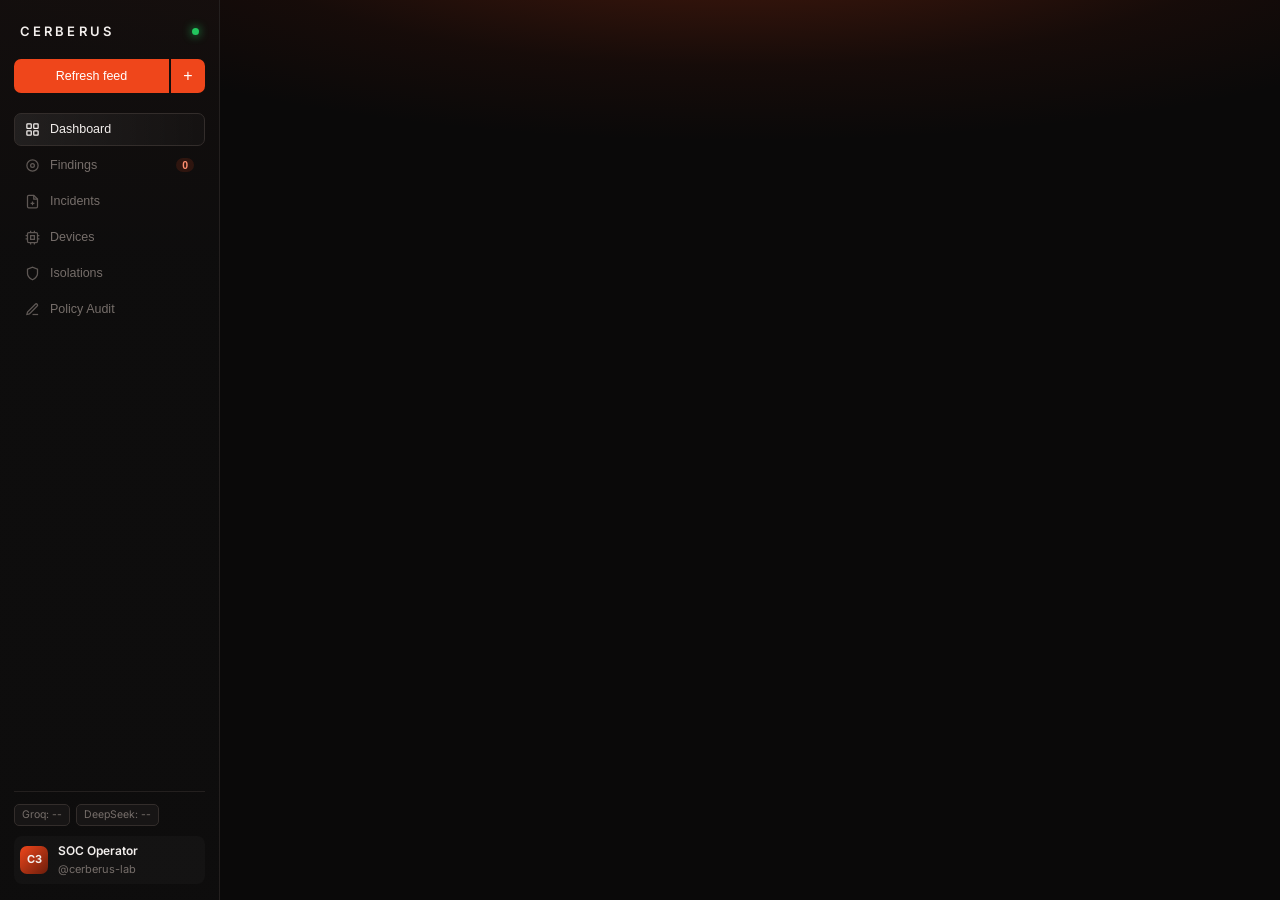
==== commit 1f81a06e: "style(dashboard): align Threat Map, KPI gauges, and Activity feed to CyFocus layout" ====
--- a/src/dashboard/static/index.html
+++ b/src/dashboard/static/index.html
@@ -9,24 +9,24 @@
   <link href="https://fonts.googleapis.com/css2?family=Inter:wght@400;500;600;700&family=JetBrains+Mono:wght@400;500&display=swap" rel="stylesheet" />
   <style>
     :root {
-      --bg: #0b0a0a;
-      --sidebar: #111010;
-      --surface: #141212;
-      --card: #181616;
-      --card-2: #1d1a1a;
-      --hover: #221e1d;
-      --border: #262221;
-      --border-strong: #352f2d;
-      --text: #f4f1ef;
-      --text-soft: #b8b0ac;
-      --text-muted: #78706c;
-      --accent: #f04419;
-      --accent-hover: #ff5529;
-      --accent-soft: rgba(240, 68, 25, 0.14);
+      --bg: #0a0909;
+      --sidebar: #100f0f;
+      --surface: #131111;
+      --card: #171515;
+      --card-elev: #1b1817;
+      --hover: #211d1c;
+      --border: #24201f;
+      --border-strong: #332d2b;
+      --text: #f3efed;
+      --text-soft: #b6aeaa;
+      --text-muted: #766e6a;
+      --accent: #ef461b;
+      --accent-hover: #ff582d;
+      --accent-soft: rgba(239, 70, 27, 0.14);
       --green: #22c55e;
       --green-soft: rgba(34, 197, 94, 0.14);
-      --amber: #f59e0b;
-      --amber-soft: rgba(245, 158, 11, 0.14);
+      --amber: #e68a2e;
+      --amber-soft: rgba(230, 138, 46, 0.14);
       --red: #ef4444;
       --red-soft: rgba(239, 68, 68, 0.16);
     }
@@ -35,7 +35,7 @@
     html, body { height: 100%; }
     body {
       background:
-        radial-gradient(ellipse 75% 28% at 55% -6%, rgba(196, 55, 18, 0.28), transparent 70%),
+        radial-gradient(ellipse 85% 32% at 58% -8%, rgba(204, 62, 22, 0.34), rgba(110, 30, 10, 0.12) 48%, transparent 74%),
         var(--bg);
       color: var(--text);
       font-family: "Inter", -apple-system, BlinkMacSystemFont, "Segoe UI", sans-serif;
@@ -47,23 +47,23 @@
 
     /* Sidebar */
     .sidebar {
-      width: 224px;
+      width: 220px;
       flex-shrink: 0;
-      background: rgba(16, 15, 15, 0.92);
+      background: linear-gradient(180deg, rgba(22, 16, 15, 0.72), rgba(14, 13, 13, 0.96) 28%);
       border-right: 1px solid var(--border);
       display: flex;
       flex-direction: column;
-      padding: 18px 14px;
+      padding: 20px 14px 16px;
       gap: 16px;
     }
     .brand {
       display: flex;
       align-items: center;
       justify-content: space-between;
-      padding: 4px 6px;
+      padding: 2px 6px;
       font-size: 13px;
       font-weight: 600;
-      letter-spacing: 0.22em;
+      letter-spacing: 0.24em;
       color: var(--text);
     }
     .brand-dot {
@@ -84,7 +84,7 @@
       border: none;
       height: 34px;
       font-size: 12.5px;
-      font-weight: 600;
+      font-weight: 500;
       cursor: pointer;
       display: flex;
       align-items: center;
@@ -95,7 +95,7 @@
     .cta-btn:last-child { border-radius: 0 7px 7px 0; font-size: 16px; }
     .cta-btn:hover { background: var(--accent-hover); }
 
-    .nav { display: flex; flex-direction: column; gap: 3px; flex: 1; }
+    .nav { display: flex; flex-direction: column; gap: 3px; flex: 1; margin-top: 4px; }
     .nav-item {
       display: flex;
       align-items: center;
@@ -106,26 +106,26 @@
       background: transparent;
       border: 1px solid transparent;
       cursor: pointer;
-      font-size: 13px;
+      font-size: 12.5px;
       font-weight: 500;
       text-align: left;
       transition: all 0.14s ease;
     }
-    .nav-item svg { width: 15px; height: 15px; opacity: 0.8; flex-shrink: 0; }
+    .nav-item svg { width: 15px; height: 15px; opacity: 0.78; flex-shrink: 0; }
     .nav-item:hover { color: var(--text-soft); background: rgba(255, 255, 255, 0.03); }
     .nav-item.active {
       color: var(--text);
-      background: linear-gradient(90deg, rgba(255, 255, 255, 0.07), rgba(255, 255, 255, 0.02));
+      background: linear-gradient(90deg, rgba(255, 255, 255, 0.075), rgba(255, 255, 255, 0.02));
       border-color: var(--border-strong);
     }
-    .nav-item.active svg { color: var(--accent); opacity: 1; }
+    .nav-item.active svg { color: var(--text); opacity: 1; }
     .nav-badge {
       margin-left: auto;
-      font-size: 11px;
+      font-size: 10.5px;
       padding: 1px 6px;
       border-radius: 999px;
       background: var(--accent-soft);
-      color: #ff8566;
+      color: #ff8e70;
       font-weight: 600;
     }
 
@@ -136,19 +136,14 @@
       flex-direction: column;
       gap: 10px;
     }
-    .llm-row {
-      display: flex;
-      gap: 6px;
-      padding: 0 4px;
-      flex-wrap: wrap;
-    }
+    .llm-row { display: flex; gap: 6px; flex-wrap: wrap; }
     .llm-chip {
       font-size: 10.5px;
       padding: 2px 7px;
       border-radius: 5px;
       border: 1px solid var(--border-strong);
       background: var(--card);
-      color: var(--text-soft);
+      color: var(--text-muted);
     }
     .llm-chip.live { border-color: rgba(34, 197, 94, 0.45); color: #86efac; }
     .user-card {
@@ -157,7 +152,7 @@
       gap: 10px;
       padding: 6px;
       border-radius: 8px;
-      background: rgba(255, 255, 255, 0.02);
+      background: rgba(255, 255, 255, 0.025);
     }
     .avatar {
       width: 28px;
@@ -167,7 +162,7 @@
       display: grid;
       place-items: center;
       font-weight: 700;
-      font-size: 12px;
+      font-size: 11px;
     }
     .user-meta strong { display: block; font-size: 12px; font-weight: 600; }
     .user-meta span { font-size: 11px; color: var(--text-muted); }
@@ -176,10 +171,10 @@
     .main {
       flex: 1;
       overflow-y: auto;
-      padding: 20px 28px 36px;
+      padding: 18px 24px 28px;
       display: flex;
       flex-direction: column;
-      gap: 18px;
+      gap: 14px;
     }
 
     .topbar {
@@ -188,16 +183,10 @@
       justify-content: space-between;
       gap: 14px;
     }
-    .crumb {
-      font-size: 12px;
-      color: var(--text-muted);
-      display: flex;
-      align-items: center;
-      gap: 6px;
-      margin-bottom: 4px;
-    }
-    .page-title { font-size: 22px; font-weight: 600; letter-spacing: -0.01em; }
+    .crumb { font-size: 11.5px; color: var(--text-muted); display: flex; align-items: center; gap: 6px; margin-bottom: 3px; }
+    .page-title { font-size: 21px; font-weight: 600; letter-spacing: -0.015em; }
     .top-actions { display: flex; align-items: center; gap: 8px; }
+
     .btn-ghost {
       background: var(--card);
       color: var(--text-soft);
@@ -207,16 +196,13 @@
       font-size: 12px;
       font-weight: 500;
       cursor: pointer;
-      display: inline-flex;
-      align-items: center;
-      gap: 6px;
     }
     .btn-ghost:hover { background: var(--hover); color: var(--text); }
     .btn-ghost.active { border-color: var(--accent); color: var(--text); background: var(--accent-soft); }
     .btn-danger {
       background: var(--accent-soft);
       color: #ff8e72;
-      border: 1px solid rgba(240, 68, 25, 0.45);
+      border: 1px solid rgba(239, 70, 27, 0.45);
       border-radius: 6px;
       padding: 4px 10px;
       font-size: 11.5px;
@@ -231,34 +217,35 @@
       grid-template-columns: repeat(4, minmax(0, 1fr));
       gap: 12px;
     }
-    @media (max-width: 1100px) { .kpi-grid { grid-template-columns: repeat(2, 1fr); } }
+    @media (max-width: 1120px) { .kpi-grid { grid-template-columns: repeat(2, 1fr); } }
     .kpi-card {
-      background: linear-gradient(180deg, rgba(28, 25, 25, 0.92), rgba(20, 18, 18, 0.96));
+      background: linear-gradient(180deg, rgba(29, 24, 23, 0.86), rgba(19, 17, 17, 0.94));
       border: 1px solid var(--border);
       border-radius: 10px;
       padding: 14px 16px;
       display: flex;
       flex-direction: column;
       justify-content: space-between;
-      min-height: 112px;
-    }
-    .kpi-head { display: flex; align-items: center; justify-content: space-between; color: var(--text-soft); font-size: 12px; }
+      min-height: 110px;
+    }
+    .kpi-head { display: flex; align-items: center; justify-content: space-between; font-size: 12px; color: var(--text-soft); }
     .kpi-delta { font-size: 11px; color: var(--text-muted); }
     .kpi-body { display: flex; align-items: flex-end; justify-content: space-between; gap: 10px; margin-top: 10px; }
-    .kpi-num { font-size: 28px; font-weight: 600; letter-spacing: -0.02em; line-height: 1.05; }
-    .kpi-sub { font-size: 11px; color: var(--text-muted); margin-top: 4px; }
+    .kpi-num { font-size: 27px; font-weight: 600; letter-spacing: -0.02em; line-height: 1; }
+    .kpi-sub { font-size: 11px; color: var(--text-muted); margin-top: 6px; }
 
     /* Dashboard 2-col */
     .dash-split {
       display: grid;
-      grid-template-columns: 1.35fr 1fr;
+      grid-template-columns: 1.32fr 1fr;
       gap: 14px;
-      min-height: 430px;
+      flex: 1;
+      min-height: 460px;
     }
     @media (max-width: 1150px) { .dash-split { grid-template-columns: 1fr; } }
 
     .card {
-      background: var(--surface);
+      background: linear-gradient(180deg, rgba(21, 19, 19, 0.92), rgba(16, 15, 15, 0.96));
       border: 1px solid var(--border);
       border-radius: 10px;
       padding: 16px 18px;
@@ -271,58 +258,64 @@
       justify-content: space-between;
       margin-bottom: 12px;
     }
-    .card-title { font-size: 14px; font-weight: 600; }
+    .card-title { font-size: 14px; font-weight: 500; color: var(--text); }
     .card-sub { font-size: 11.5px; color: var(--text-muted); }
 
     /* Threat Map */
     .map-stage {
       position: relative;
       flex: 1;
-      min-height: 220px;
-      border-radius: 8px;
-      background:
-        radial-gradient(circle at 50% 45%, rgba(240, 68, 25, 0.06), transparent 68%),
-        radial-gradient(#272220 1px, transparent 1px);
-      background-size: 100% 100%, 16px 16px;
-      border: 1px solid var(--border);
+      min-height: 235px;
+      display: flex;
+      align-items: center;
+      justify-content: center;
+      margin-bottom: 12px;
       overflow: hidden;
-      margin-bottom: 14px;
-    }
-    .bar-list { display: flex; flex-direction: column; gap: 9px; }
-    .bar-row { display: grid; grid-template-columns: 44px 1fr 125px; align-items: center; gap: 10px; font-size: 11.5px; }
-    .bar-val { font-family: "JetBrains Mono", monospace; color: var(--text-soft); }
-    .bar-track { height: 4px; background: #24201f; border-radius: 999px; overflow: hidden; }
-    .bar-fill { height: 100%; background: linear-gradient(90deg, #b92b0c, var(--accent)); border-radius: 999px; }
-    .bar-label { text-align: right; color: var(--text-muted); white-space: nowrap; overflow: hidden; text-overflow: ellipsis; }
+    }
+    .bar-list { display: flex; flex-direction: column; gap: 11px; padding-top: 4px; }
+    .bar-row { display: grid; grid-template-columns: 42px 1fr 135px; align-items: center; gap: 12px; font-size: 11.5px; }
+    .bar-val { font-family: "JetBrains Mono", monospace; color: var(--text); font-size: 11.5px; }
+    .bar-track {
+      height: 3px;
+      background: repeating-linear-gradient(90deg, #332c2a 0 2px, transparent 2px 6px);
+      position: relative;
+    }
+    .bar-fill {
+      height: 3px;
+      background: linear-gradient(90deg, #b82909, var(--accent));
+      border-radius: 999px;
+      box-shadow: 0 0 8px rgba(239, 70, 27, 0.45);
+    }
+    .bar-label { text-align: right; color: var(--text-muted); white-space: nowrap; overflow: hidden; text-overflow: ellipsis; font-size: 11px; }
 
     /* Activity Feed */
-    .feed { display: flex; flex-direction: column; gap: 8px; overflow-y: auto; max-height: 410px; }
+    .feed { display: flex; flex-direction: column; gap: 7px; overflow-y: auto; max-height: 440px; padding-right: 2px; }
     .feed-item {
       display: flex;
       align-items: center;
       gap: 12px;
       padding: 10px 12px;
       border-radius: 8px;
-      background: var(--card);
+      background: rgba(25, 22, 22, 0.88);
       border: 1px solid var(--border);
       cursor: pointer;
       transition: border-color 0.14s ease, background 0.14s ease;
     }
     .feed-item:hover { border-color: var(--border-strong); background: var(--hover); }
     .feed-ico {
-      width: 30px;
-      height: 30px;
-      border-radius: 7px;
-      background: #211d1c;
+      width: 28px;
+      height: 28px;
+      border-radius: 6px;
+      background: #1f1b1a;
       border: 1px solid var(--border-strong);
       display: grid;
       place-items: center;
       color: var(--text-soft);
       flex-shrink: 0;
     }
-    .feed-ico.crit { color: #ff7a5c; border-color: rgba(240, 68, 25, 0.4); background: var(--accent-soft); }
+    .feed-ico.crit { color: #ff7a5c; border-color: rgba(239, 70, 27, 0.45); background: var(--accent-soft); }
     .feed-main { flex: 1; min-width: 0; }
-    .feed-main strong { display: block; font-size: 12.5px; font-weight: 500; white-space: nowrap; overflow: hidden; text-overflow: ellipsis; }
+    .feed-main strong { display: block; font-size: 12.5px; font-weight: 500; color: var(--text); white-space: nowrap; overflow: hidden; text-overflow: ellipsis; }
     .feed-main span { font-size: 11px; color: var(--text-muted); }
     .feed-arrow { color: var(--text-muted); font-size: 13px; }
 
@@ -340,14 +333,9 @@
     .input-dark:focus, .select-dark:focus { border-color: var(--accent); }
 
     /* Kanban */
-    .kanban {
-      display: grid;
-      grid-template-columns: repeat(4, minmax(220px, 1fr));
-      gap: 12px;
-      overflow-x: auto;
-    }
+    .kanban { display: grid; grid-template-columns: repeat(4, minmax(220px, 1fr)); gap: 12px; overflow-x: auto; }
     .k-col {
-      background: rgba(20, 18, 18, 0.72);
+      background: rgba(19, 17, 17, 0.78);
       border: 1px solid var(--border);
       border-radius: 10px;
       padding: 10px;
@@ -356,17 +344,9 @@
       gap: 8px;
       min-height: 360px;
     }
-    .k-col-head {
-      display: flex;
-      align-items: center;
-      gap: 7px;
-      padding: 4px 4px 8px;
-      font-size: 12.5px;
-      font-weight: 600;
-      color: var(--text-soft);
-    }
+    .k-col-head { display: flex; align-items: center; gap: 7px; padding: 4px 4px 8px; font-size: 12.5px; font-weight: 600; color: var(--text-soft); }
     .k-card {
-      background: var(--card);
+      background: var(--card-elev);
       border: 1px solid var(--border);
       border-radius: 8px;
       padding: 11px 12px;
@@ -378,92 +358,46 @@
     .k-id { font-family: "JetBrains Mono", monospace; font-size: 11.5px; font-weight: 600; display: flex; align-items: center; gap: 6px; }
     .k-asset { font-size: 11.5px; color: var(--text-muted); margin-bottom: 10px; }
     .k-foot { display: flex; align-items: center; justify-content: space-between; font-size: 11px; color: var(--text-muted); }
-    .assignee {
-      width: 22px; height: 22px; border-radius: 5px;
-      background: var(--accent); color: #fff;
-      font-size: 10px; font-weight: 700; display: grid; place-items: center;
-    }
+    .assignee { width: 22px; height: 22px; border-radius: 5px; background: var(--accent); color: #fff; font-size: 10px; font-weight: 700; display: grid; place-items: center; }
 
     /* Tables */
-    .table-wrap {
-      background: var(--surface);
-      border: 1px solid var(--border);
-      border-radius: 10px;
-      overflow: hidden;
-    }
+    .table-wrap { background: var(--surface); border: 1px solid var(--border); border-radius: 10px; overflow: hidden; }
     table { width: 100%; border-collapse: collapse; }
     th {
-      text-align: left;
-      padding: 10px 16px;
-      font-size: 10.5px;
-      font-weight: 600;
-      text-transform: uppercase;
-      letter-spacing: 0.08em;
-      color: var(--text-muted);
-      border-bottom: 1px solid var(--border);
-      background: rgba(255, 255, 255, 0.015);
-    }
-    td {
-      padding: 11px 16px;
-      border-bottom: 1px solid var(--border);
-      color: var(--text-soft);
-      font-size: 12.5px;
-    }
+      text-align: left; padding: 10px 16px; font-size: 10.5px; font-weight: 600;
+      text-transform: uppercase; letter-spacing: 0.08em; color: var(--text-muted);
+      border-bottom: 1px solid var(--border); background: rgba(255, 255, 255, 0.015);
+    }
+    td { padding: 11px 16px; border-bottom: 1px solid var(--border); color: var(--text-soft); font-size: 12.5px; }
     tr.click-row { cursor: pointer; }
     tr.click-row:hover td { background: var(--hover); }
     code { font-family: "JetBrains Mono", monospace; font-size: 11.5px; color: var(--text); }
 
     .sev-dot { width: 7px; height: 7px; border-radius: 2px; display: inline-block; margin-right: 6px; }
-    .sev-critical .sev-dot, .dot-critical { background: #ef4444; box-shadow: 0 0 8px #ef4444; }
-    .sev-high .sev-dot, .dot-high { background: var(--accent); }
-    .sev-medium .sev-dot, .dot-medium { background: var(--amber); }
-    .sev-low .sev-dot, .dot-low { background: var(--green); }
+    .sev-critical .sev-dot { background: #ef4444; box-shadow: 0 0 8px #ef4444; }
+    .sev-high .sev-dot { background: var(--accent); }
+    .sev-medium .sev-dot { background: var(--amber); }
+    .sev-low .sev-dot { background: var(--green); }
 
     .pill-status {
-      display: inline-flex; align-items: center; gap: 6px;
-      padding: 2px 9px; border-radius: 999px; font-size: 11px; font-weight: 500;
+      display: inline-flex; align-items: center; gap: 6px; padding: 2px 9px;
+      border-radius: 999px; font-size: 11px; font-weight: 500;
       border: 1px solid var(--border-strong); background: var(--card);
     }
     .pill-status.isolated, .pill-status.DENY { border-color: rgba(239, 68, 68, 0.45); color: #fca5a5; background: var(--red-soft); }
     .pill-status.healthy, .pill-status.mitigated, .pill-status.resolved, .pill-status.ALLOW { border-color: rgba(34, 197, 94, 0.45); color: #86efac; background: var(--green-soft); }
-    .pill-status.alerting, .pill-status.open, .pill-status.investigating { border-color: rgba(245, 158, 11, 0.45); color: #fcd34d; background: var(--amber-soft); }
-
-    /* Incident Details View */
-    .inc-banner {
-      background: var(--surface);
-      border: 1px solid var(--border);
-      border-radius: 10px;
-      padding: 16px 20px;
-    }
-    .inc-banner-top {
-      display: flex;
-      flex-wrap: wrap;
-      align-items: center;
-      justify-content: space-between;
-      gap: 14px;
-      padding-bottom: 14px;
-      border-bottom: 1px solid var(--border);
-    }
+    .pill-status.alerting, .pill-status.open, .pill-status.investigating { border-color: rgba(230, 138, 46, 0.45); color: #fcd34d; background: var(--amber-soft); }
+
+    /* Incident Details */
+    .inc-banner { background: var(--surface); border: 1px solid var(--border); border-radius: 10px; padding: 16px 20px; }
+    .inc-banner-top { display: flex; flex-wrap: wrap; align-items: center; justify-content: space-between; gap: 14px; padding-bottom: 14px; border-bottom: 1px solid var(--border); }
     .inc-meta { display: flex; flex-wrap: wrap; gap: 24px; }
     .inc-meta label { display: block; font-size: 10px; text-transform: uppercase; letter-spacing: 0.08em; color: var(--text-muted); }
     .inc-meta span { font-size: 12.5px; color: var(--text); font-weight: 500; }
     .subtabs { display: flex; gap: 6px; padding-top: 12px; flex-wrap: wrap; }
-    .subtab {
-      padding: 5px 12px;
-      border-radius: 6px;
-      font-size: 12px;
-      font-weight: 500;
-      cursor: pointer;
-      color: var(--text-muted);
-      background: transparent;
-      border: none;
-    }
-    .subtab.active { background: var(--text); color: #0b0a0a; font-weight: 600; }
-    .inc-grid {
-      display: grid;
-      grid-template-columns: 0.9fr 1.35fr;
-      gap: 14px;
-    }
+    .subtab { padding: 5px 12px; border-radius: 6px; font-size: 12px; font-weight: 500; cursor: pointer; color: var(--text-muted); background: transparent; border: none; }
+    .subtab.active { background: var(--text); color: #0a0909; font-weight: 600; }
+    .inc-grid { display: grid; grid-template-columns: 0.9fr 1.35fr; gap: 14px; }
     @media (max-width: 1050px) { .inc-grid { grid-template-columns: 1fr; } }
     .kv-list { display: flex; flex-direction: column; gap: 10px; }
     .kv-row { display: flex; justify-content: space-between; font-size: 12.5px; padding-bottom: 7px; border-bottom: 1px solid rgba(255,255,255,0.04); }
@@ -476,14 +410,8 @@
     }
     .tl-list { display: flex; flex-direction: column; gap: 10px; border-left: 2px solid var(--border-strong); padding-left: 16px; }
     .tl-card { position: relative; background: var(--card); border: 1px solid var(--border); border-radius: 8px; padding: 11px 14px; }
-    .tl-card::before {
-      content: ""; position: absolute; left: -22px; top: 15px;
-      width: 10px; height: 10px; border-radius: 50%; background: var(--accent); border: 2px solid var(--bg);
-    }
-    .tl-card pre {
-      margin-top: 8px; padding: 8px; border-radius: 6px; background: #0e0d0d;
-      font-family: "JetBrains Mono", monospace; font-size: 11px; color: var(--text-soft); overflow-x: auto;
-    }
+    .tl-card::before { content: ""; position: absolute; left: -22px; top: 15px; width: 10px; height: 10px; border-radius: 50%; background: var(--accent); border: 2px solid var(--bg); }
+    .tl-card pre { margin-top: 8px; padding: 8px; border-radius: 6px; background: #0d0c0c; font-family: "JetBrains Mono", monospace; font-size: 11px; color: var(--text-soft); overflow-x: auto; }
   </style>
 </head>
 <body>
@@ -549,6 +477,7 @@
     let selectedIncidentId = null;
     let incidentTab = "overview";
     let filters = { q: "", severity: "" };
+    let feedSort = "latest";
 
     let state = {
       health: { llm_mode: { groq: "fallback", deepseek: "fallback" } },
@@ -560,6 +489,18 @@
     };
 
     const esc = (s) => String(s ?? "").replace(/[&<>"]/g, (c) => ({ "&": "&amp;", "<": "&lt;", ">": "&gt;", '"': "&quot;" }[c]));
+
+    function relTime(iso) {
+      if (!iso) return "just now";
+      const sec = Math.max(0, Math.floor((Date.now() - Date.parse(iso)) / 1000));
+      if (Number.isNaN(sec)) return String(iso).slice(0, 16);
+      if (sec < 60) return `${sec}s ago`;
+      const min = Math.floor(sec / 60);
+      if (min < 60) return `${min}m ago`;
+      const hr = Math.floor(min / 60);
+      if (hr < 24) return `${hr}h ago`;
+      return `${Math.floor(hr / 24)}d ago`;
+    }
 
     async function loadHealth() {
       const h = await fetch("/api/health").then((r) => r.json());
@@ -629,56 +570,65 @@
       a.click();
     }
 
-    function sparkBarsSvg(color = "#22c55e") {
-      const heights = [10, 14, 9, 18, 22, 15, 25, 20, 27, 19, 24, 16, 28, 21];
-      return `<svg width="96" height="32" viewBox="0 0 96 32">${heights.map((h, i) =>
-        `<rect x="${i * 7}" y="${32 - h}" width="3.5" height="${h}" rx="1.5" fill="${color}" opacity="${0.45 + (i / 25)}" />`
-      ).join("")}</svg>`;
-    }
-
-    function ringGaugeSvg(pct = 40, color = "#f59e0b") {
-      const r = 14, c = 2 * Math.PI * r;
+    function biWaveformSvg(color = "#22c55e") {
+      const vals = [7, 11, 6, 13, 9, 15, 11, 16, 12, 8, 14, 10, 15, 9, 12];
+      return `<svg width="106" height="36" viewBox="0 0 106 36">
+        <line x1="0" y1="18" x2="106" y2="18" stroke="#2c2624" stroke-width="1"/>
+        ${vals.map((v, i) => `<rect x="${i * 7 + 1}" y="${18 - v}" width="3" height="${v * 2}" rx="1.5" fill="${color}" opacity="${0.55 + (i % 3) * 0.15}"/>`).join("")}
+      </svg>`;
+    }
+
+    function tickedRingSvg(pct = 40, color = "#e68a2e") {
+      const r = 16, c = 2 * Math.PI * r;
       const dash = (Math.max(0, Math.min(100, pct)) / 100) * c;
-      return `<svg width="42" height="42" viewBox="0 0 42 42">
-        <circle cx="21" cy="21" r="${r}" fill="none" stroke="#282321" stroke-width="4"/>
-        <circle cx="21" cy="21" r="${r}" fill="none" stroke="${color}" stroke-width="4" stroke-dasharray="${dash} ${c}" stroke-linecap="round" transform="rotate(-90 21 21)"/>
-        <text x="21" y="24" text-anchor="middle" fill="#f4f1ef" font-size="9" font-weight="600">${Math.round(pct)}%</text>
+      return `<svg width="46" height="46" viewBox="0 0 46 46">
+        <circle cx="23" cy="23" r="20" fill="none" stroke="#302927" stroke-width="2" stroke-dasharray="1.5 3"/>
+        <circle cx="23" cy="23" r="${r}" fill="none" stroke="#26211f" stroke-width="3.5"/>
+        <circle cx="23" cy="23" r="${r}" fill="none" stroke="${color}" stroke-width="3.5" stroke-dasharray="${dash} ${c}" stroke-linecap="round" transform="rotate(-90 23 23)"/>
+        <text x="23" y="26" text-anchor="middle" fill="#f3efed" font-size="9.5" font-weight="600">${Math.round(pct)}%</text>
       </svg>`;
     }
 
-    function arcGaugeSvg(pct = 80) {
-      return `<svg width="74" height="38" viewBox="0 0 74 38">
-        <path d="M 8 34 A 28 28 0 0 1 66 34" fill="none" stroke="#282321" stroke-width="5" stroke-linecap="round"/>
-        <path d="M 8 34 A 28 28 0 0 1 66 34" fill="none" stroke="#22c55e" stroke-width="5" stroke-linecap="round" stroke-dasharray="${(pct / 100) * 91} 91"/>
+    function tickedArcGaugeSvg(pct = 80) {
+      return `<svg width="82" height="42" viewBox="0 0 82 42">
+        <path d="M 8 36 A 32 32 0 0 1 74 36" fill="none" stroke="#2e2826" stroke-width="5" stroke-dasharray="2 3"/>
+        <path d="M 8 36 A 32 32 0 0 1 74 36" fill="none" stroke="#22c55e" stroke-width="4.5" stroke-linecap="round" stroke-dasharray="${(pct / 100) * 101} 101"/>
       </svg>`;
     }
 
-    function threatMapSvg() {
-      const coords = [
-        { x: 110, y: 78 },
-        { x: 245, y: 66 },
-        { x: 380, y: 128 },
-        { x: 185, y: 158 },
-        { x: 470, y: 82 },
+    function worldThreatMapSvg() {
+      // Stylized dotted world continent clusters + concentric glowing hotspots mapped to lab nodes
+      const blobs = [
+        [78,62,48,26], [108,88,28,18], [136,138,24,42], [258,54,44,24],
+        [278,96,34,48], [348,58,76,34], [412,96,32,24], [448,142,36,24], [190,36,24,14]
+      ];
+      let dots = "";
+      for (let x = 22; x < 540; x += 9) {
+        for (let y = 18; y < 210; y += 9) {
+          const hit = blobs.some(([bx, by, rx, ry]) => ((x - bx) ** 2) / (rx ** 2) + ((y - by) ** 2) / (ry ** 2) <= 1);
+          if (hit) dots += `<circle cx="${x}" cy="${y}" r="1.5" fill="#2c2725"/>`;
+        }
+      }
+      const spots = [
+        { x: 96, y: 74 }, { x: 266, y: 62 }, { x: 452, y: 146 }, { x: 142, y: 144 }, { x: 376, y: 72 }
       ];
       const devs = state.devices.slice(0, 5);
-      return `<svg viewBox="0 0 560 220" width="100%" height="100%">
-        <g stroke="#2a2422" stroke-width="1" stroke-dasharray="3 4">
-          <line x1="110" y1="78" x2="245" y2="66"/>
-          <line x1="245" y1="66" x2="380" y2="128"/>
-          <line x1="245" y1="66" x2="185" y2="158"/>
-          <line x1="380" y1="128" x2="470" y2="82"/>
-        </g>
-        ${devs.map((d, idx) => {
-          const p = coords[idx % coords.length];
+      return `<svg viewBox="0 0 560 225" width="100%" height="100%">
+        <defs>
+          <radialGradient id="hg-hot" cx="50%" cy="50%" r="50%"><stop offset="0%" stop-color="#ef461b" stop-opacity="0.65"/><stop offset="60%" stop-color="#ef461b" stop-opacity="0.16"/><stop offset="100%" stop-color="#ef461b" stop-opacity="0"/></radialGradient>
+          <radialGradient id="hg-ok" cx="50%" cy="50%" r="50%"><stop offset="0%" stop-color="#e68a2e" stop-opacity="0.45"/><stop offset="65%" stop-color="#e68a2e" stop-opacity="0.1"/><stop offset="100%" stop-color="#e68a2e" stop-opacity="0"/></radialGradient>
+        </defs>
+        ${dots}
+        ${devs.map((d, i) => {
+          const s = spots[i % spots.length];
           const hot = d.status === "isolated" || d.status === "alerting";
-          const col = d.status === "isolated" ? "#ef4444" : d.status === "alerting" ? "#f04419" : "#22c55e";
-          const r = hot ? 26 : 14;
-          return `<g>
-            <circle cx="${p.x}" cy="${p.y}" r="${r}" fill="${col}" opacity="0.14"/>
-            <circle cx="${p.x}" cy="${p.y}" r="${r * 0.6}" fill="${col}" opacity="0.28"/>
-            <circle cx="${p.x}" cy="${p.y}" r="5.5" fill="${col}"/>
-            <text x="${p.x}" y="${p.y + r + 13}" text-anchor="middle" fill="#b8b0ac" font-size="10.5">${esc(d.device_id)}</text>
+          const R = hot ? 34 : 22;
+          const col = hot ? "#ef461b" : "#e68a2e";
+          return `<g style="cursor:pointer" onclick="setView('devices')">
+            <circle cx="${s.x}" cy="${s.y}" r="${R}" fill="url(#${hot ? 'hg-hot' : 'hg-ok'})"/>
+            <circle cx="${s.x}" cy="${s.y}" r="${R * 0.52}" fill="${col}" opacity="0.22"/>
+            <circle cx="${s.x}" cy="${s.y}" r="4.5" fill="${col}"/>
+            <title>${esc(d.device_id)} (${esc(d.status)} · ${d.event_count} events)</title>
           </g>`;
         }).join("")}
       </svg>`;
@@ -686,11 +636,11 @@
 
     function wireframeSphereSvg() {
       return `<svg width="170" height="170" viewBox="0 0 180 180">
-        <defs><radialGradient id="sg" cx="50%" cy="45%" r="50%"><stop offset="0%" stop-color="#f04419" stop-opacity="0.25"/><stop offset="100%" stop-color="#f04419" stop-opacity="0"/></radialGradient></defs>
+        <defs><radialGradient id="sg" cx="50%" cy="45%" r="50%"><stop offset="0%" stop-color="#ef461b" stop-opacity="0.25"/><stop offset="100%" stop-color="#ef461b" stop-opacity="0"/></radialGradient></defs>
         <circle cx="90" cy="90" r="76" fill="url(#sg)"/>
-        ${[-45,-25,0,25,45].map((dy) => `<ellipse cx="90" cy="${90+dy}" rx="${Math.sqrt(Math.max(0, 66*66 - dy*dy))}" ry="${Math.max(6, Math.sqrt(Math.max(0, 66*66 - dy*dy))*0.28)}" fill="none" stroke="#f04419" stroke-opacity="0.45" stroke-width="0.9"/>`).join("")}
-        ${[0,30,60,90,120,150].map((deg) => `<ellipse cx="90" cy="90" rx="28" ry="66" fill="none" stroke="#f04419" stroke-opacity="0.4" stroke-width="0.9" transform="rotate(${deg} 90 90)"/>`).join("")}
-        <circle cx="90" cy="90" r="66" fill="none" stroke="#f04419" stroke-opacity="0.7" stroke-width="1.2"/>
+        ${[-45,-25,0,25,45].map((dy) => `<ellipse cx="90" cy="${90+dy}" rx="${Math.sqrt(Math.max(0, 66*66 - dy*dy))}" ry="${Math.max(6, Math.sqrt(Math.max(0, 66*66 - dy*dy))*0.28)}" fill="none" stroke="#ef461b" stroke-opacity="0.45" stroke-width="0.9"/>`).join("")}
+        ${[0,30,60,90,120,150].map((deg) => `<ellipse cx="90" cy="90" rx="28" ry="66" fill="none" stroke="#ef461b" stroke-opacity="0.4" stroke-width="0.9" transform="rotate(${deg} 90 90)"/>`).join("")}
+        <circle cx="90" cy="90" r="66" fill="none" stroke="#ef461b" stroke-opacity="0.7" stroke-width="1.2"/>
       </svg>`;
     }
 
@@ -711,8 +661,8 @@
           return `<line x1="${cx}" y1="${cy}" x2="${cx + Math.cos(a)*R}" y2="${cy + Math.sin(a)*R}" stroke="#2d2725" stroke-width="1"/>
                   <text x="${x}" y="${y}" text-anchor="middle" fill="#8b827d" font-size="9.5">${lbl}</text>`;
         }).join("")}
-        <polygon points="${pts(exp)}" fill="rgba(245, 158, 11, 0.16)" stroke="#f59e0b" stroke-width="1.5"/>
-        <polygon points="${pts(obs)}" fill="rgba(240, 68, 25, 0.28)" stroke="#f04419" stroke-width="2"/>
+        <polygon points="${pts(exp)}" fill="rgba(230, 138, 46, 0.16)" stroke="#e68a2e" stroke-width="1.5"/>
+        <polygon points="${pts(obs)}" fill="rgba(239, 70, 27, 0.28)" stroke="#ef461b" stroke-width="2"/>
       </svg>`;
     }
 
@@ -723,61 +673,57 @@
       const activePct = Math.min(100, Math.round(((k.open_incidents || 0) / Math.max(1, state.incidents.length)) * 100));
       const maxEvents = Math.max(1, ...state.devices.map((d) => d.event_count || 0));
 
-      const feedItems = [
-        ...state.incidents.slice(0, 5).map((i) => ({
+      let feedItems = [
+        ...state.incidents.slice(0, 6).map((i) => ({
           id: i.id,
           crit: i.severity === "high" || i.severity === "critical",
-          title: `${i.severity.toUpperCase()} · ${i.device_id}`,
-          sub: `${i.decision || i.detection_ref} · ${i.status}`,
-          ts: i.updated_utc,
+          title: `${i.severity === "critical" || i.severity === "high" ? "Critical anomaly detected" : "Finding opened"} on ${i.device_id}`,
+          sub: `${i.decision || i.detection_ref} · ${relTime(i.updated_utc)}`,
+          ts: i.updated_utc || "",
         })),
-        ...state.audit.slice(0, 5).map((a) => ({
+        ...state.audit.slice(0, 6).map((a) => ({
           id: null,
           crit: a.verdict === "DENY",
-          title: `Policy ${a.verdict}: ${a.action}`,
-          sub: `${a.actor} -> ${a.target} (${a.reason})`,
-          ts: a.ts_utc,
+          title: `Policy ${a.verdict === "DENY" ? "blocked" : "authorized"}: "${a.action}"`,
+          sub: `${a.actor} on ${a.target} · ${relTime(a.ts_utc)}`,
+          ts: a.ts_utc || "",
         })),
-      ].slice(0, 8);
+      ];
+      if (feedSort === "critical") {
+        feedItems.sort((a, b) => Number(b.crit) - Number(a.crit));
+      } else {
+        feedItems.sort((a, b) => b.ts.localeCompare(a.ts));
+      }
+      feedItems = feedItems.slice(0, 9);
 
       return `
-        <div class="topbar">
-          <div>
-            <div class="crumb">Workspace <span>/</span> Dashboard</div>
-            <h1 class="page-title">Security Overview</h1>
-          </div>
-          <div class="top-actions">
-            <button class="btn-ghost" onclick="exportIncidentsCsv()">Export CSV</button>
-          </div>
-        </div>
-
         <section class="kpi-grid">
           <div class="kpi-card">
-            <div class="kpi-head"><span>MQTT Events</span><span class="kpi-delta">live</span></div>
+            <div class="kpi-head"><span>MQTT events</span><span class="kpi-delta">&#8599; live</span></div>
             <div class="kpi-body">
               <div><div class="kpi-num">${k.total_events ?? 0}</div><div class="kpi-sub">${k.devices_total ?? 0} monitored nodes</div></div>
-              ${sparkBarsSvg("#22c55e")}
+              ${biWaveformSvg("#22c55e")}
             </div>
           </div>
           <div class="kpi-card">
-            <div class="kpi-head"><span>Active Incidents</span><span class="kpi-delta">${k.mitigated_incidents ?? 0} mitigated</span></div>
+            <div class="kpi-head"><span>Active incidents</span><span class="kpi-delta">${k.mitigated_incidents ?? 0} mitigated</span></div>
             <div class="kpi-body">
               <div><div class="kpi-num">${k.open_incidents ?? 0}</div><div class="kpi-sub">${state.incidents.length} total recorded</div></div>
-              ${ringGaugeSvg(activePct, "#f59e0b")}
+              ${tickedRingSvg(activePct, "#e68a2e")}
             </div>
           </div>
           <div class="kpi-card">
-            <div class="kpi-head"><span>Fleet Health</span><span class="kpi-delta">${k.devices_isolated ?? 0} isolated</span></div>
+            <div class="kpi-head"><span>Fleet health</span><span class="kpi-delta">${k.devices_isolated ?? 0} isolated</span></div>
             <div class="kpi-body">
-              <div><div class="kpi-num">${healthyPct}%</div><div class="kpi-sub">non-isolated devices</div></div>
-              ${arcGaugeSvg(healthyPct)}
+              <div><div class="kpi-num">${healthyPct}%</div><div class="kpi-sub">active lab coverage</div></div>
+              ${tickedArcGaugeSvg(healthyPct)}
             </div>
           </div>
           <div class="kpi-card">
-            <div class="kpi-head"><span>Policy Denies</span><span class="kpi-delta">PolicyGate</span></div>
+            <div class="kpi-head"><span>Policy blocks</span><span class="kpi-delta">PolicyGate</span></div>
             <div class="kpi-body">
               <div><div class="kpi-num">${k.policy_denies ?? 0}</div><div class="kpi-sub">${k.active_isolations ?? 0} active isolations</div></div>
-              ${sparkBarsSvg("#f04419")}
+              ${biWaveformSvg("#e68a2e")}
             </div>
           </div>
         </section>
@@ -785,16 +731,16 @@
         <section class="dash-split">
           <div class="card">
             <div class="card-head">
-              <div><div class="card-title">Threat Map</div><div class="card-sub">IoT lab nodes &amp; anomaly intensity</div></div>
-              <span class="card-sub">Live SQLite</span>
+              <div class="card-title">Threat map</div>
+              <span class="card-sub">Live Fleet</span>
             </div>
-            <div class="map-stage">${threatMapSvg()}</div>
+            <div class="map-stage">${worldThreatMapSvg()}</div>
             <div class="bar-list">
-              ${state.devices.slice(0, 5).map((d) => `
+              ${state.devices.slice(0, 6).map((d) => `
                 <div class="bar-row">
                   <span class="bar-val">${d.event_count}</span>
                   <div class="bar-track"><div class="bar-fill" style="width:${Math.max(4, Math.round((d.event_count / maxEvents) * 100))}%"></div></div>
-                  <span class="bar-label">${esc(d.device_id)} (${esc(d.room)})</span>
+                  <span class="bar-label">${esc(d.device_id)}, ${esc(d.room)}</span>
                 </div>
               `).join("")}
             </div>
@@ -802,19 +748,23 @@
 
           <div class="card">
             <div class="card-head">
-              <div><div class="card-title">Recent Activity</div><div class="card-sub">Detections, policy gates &amp; responses</div></div>
+              <div class="card-title">Recent activity</div>
+              <select class="select-dark" style="padding:3px 8px;font-size:11px" onchange="feedSort=this.value;render()">
+                <option value="latest" ${feedSort==='latest'?'selected':''}>Sort by: Latest</option>
+                <option value="critical" ${feedSort==='critical'?'selected':''}>Sort by: Critical</option>
+              </select>
             </div>
             <div class="feed">
               ${feedItems.length ? feedItems.map((f) => `
                 <div class="feed-item" ${f.id ? `onclick="openIncidentDetail('${esc(f.id)}')"` : `onclick="setView('audit')"`}>
-                  <div class="feed-ico ${f.crit ? 'crit' : ''}">!</div>
+                  <div class="feed-ico ${f.crit ? 'crit' : ''}">${f.crit ? '!' : '&bull;'}</div>
                   <div class="feed-main">
                     <strong>${esc(f.title)}</strong>
-                    <span>${esc(f.sub)} · ${esc(f.ts)}</span>
+                    <span>${esc(f.sub)}</span>
                   </div>
                   <span class="feed-arrow">&#8599;</span>
                 </div>
-              `).join("") : `<div style="color:var(--text-muted);padding:20px;text-align:center">No recent activity yet.</div>`}
+              `).join("") : `<div style="color:var(--text-muted);padding:24px;text-align:center">No recent activity yet.</div>`}
             </div>
           </div>
         </section>
@@ -830,9 +780,9 @@
       );
 
       const cols = [
-        { key: "open", label: "Open", dot: "#b8b0ac" },
-        { key: "investigating", label: "Investigating", dot: "#f59e0b" },
-        { key: "mitigated", label: "Mitigated", dot: "#f04419" },
+        { key: "open", label: "Open", dot: "#b6aeaa" },
+        { key: "investigating", label: "Investigating", dot: "#e68a2e" },
+        { key: "mitigated", label: "Mitigated", dot: "#ef461b" },
         { key: "resolved", label: "Resolved", dot: "#22c55e" },
       ];
 
@@ -855,7 +805,7 @@
                   <span class="k-id"><span class="sev-dot"></span>${esc(i.id)}</span>
                   <span style="font-size:10.5px;color:var(--text-muted)">${esc(i.severity)}</span>
                 </div>
-                <div class="k-asset">${esc(i.device_id)} · ${esc(i.decision || i.detection_ref)}</div>
+                <div class="k-asset">${esc(i.device_id)} &middot; ${esc(i.decision || i.detection_ref)}</div>
                 <div class="k-foot">
                   <span>${esc((i.updated_utc || "").slice(0, 10))}</span>
                   <span class="assignee">AI</span>
@@ -874,7 +824,7 @@
               <td>${esc(i.device_id)}</td>
               <td>${esc(i.decision || i.detection_ref)}</td>
               <td><span class="pill-status ${esc(i.status)}">${esc(i.status)}</span></td>
-              <td>${esc(i.updated_utc)}</td>
+              <td>${esc(relTime(i.updated_utc))}</td>
             </tr>
           `).join("")}</tbody>
         </table></div>`;
@@ -893,7 +843,7 @@
           </div>
         </div>
         <div class="filter-bar">
-          <input class="input-dark" placeholder="Filter device, ID, summary..." value="${esc(filters.q)}" oninput="filters.q=this.value;render()" />
+          <input class="input-dark" id="findings-search" placeholder="Filter device, ID, summary..." value="${esc(filters.q)}" oninput="filters.q=this.value;render()" />
           <select class="select-dark" onchange="filters.severity=this.value;render()">
             <option value="">All severities</option>
             <option value="critical" ${filters.severity==='critical'?'selected':''}>Critical</option>
@@ -937,13 +887,13 @@
             <div class="card">
               <div class="card-head">
                 <div class="card-title">Threat Surface Map</div>
-                <div class="card-sub"><span style="color:#f04419">Observed</span> &middot; <span style="color:#f59e0b">Expected</span></div>
+                <div class="card-sub"><span style="color:#ef461b">Observed</span> &middot; <span style="color:#e68a2e">Expected</span></div>
               </div>
               ${radarSvg(inc)}
             </div>
           </div>
           <div class="card">
-            <div class="card-head"><div class="card-title">Affected Entities</div></div>
+            <div class="card-head"><div class="card-title">Entities</div></div>
             <div class="table-wrap"><table>
               <thead><tr><th>Device</th><th>IP</th><th>Status</th><th>Action</th></tr></thead>
               <tbody><tr>
@@ -961,7 +911,7 @@
             <div class="tl-card">
               <div style="display:flex;justify-content:space-between;font-size:11px;color:var(--text-muted);margin-bottom:4px">
                 <strong style="color:var(--text)">${esc(t.kind)} &middot; ${esc(t.actor)}</strong>
-                <span>${esc(t.ts_utc)}</span>
+                <span>${esc(relTime(t.ts_utc))}</span>
               </div>
               <div>${esc(t.summary)}</div>
               ${Object.keys(t.details || {}).length ? `<pre>${esc(JSON.stringify(t.details, null, 2))}</pre>` : ""}
@@ -984,8 +934,8 @@
           <div class="inc-banner-top">
             <div><strong style="font-size:16px">${esc(inc.id)}</strong> <span style="color:var(--text-muted);margin-left:8px">${esc(inc.device_id)}</span></div>
             <div class="inc-meta">
-              <div><label>Created</label><span>${esc((inc.created_utc || "").slice(0, 19))}</span></div>
-              <div><label>Last Update</label><span>${esc((inc.updated_utc || "").slice(0, 19))}</span></div>
+              <div><label>Created</label><span>${esc((inc.created_utc || "").slice(0, 10))}</span></div>
+              <div><label>Last Update</label><span>${esc(relTime(inc.updated_utc))}</span></div>
               <div><label>Status</label><span class="pill-status ${esc(inc.status)}">${esc(inc.status)}</span></div>
               <div><label>Severity</label><span class="pill-status sev-${esc(inc.severity)}"><span class="sev-dot"></span>${esc(inc.severity)}</span></div>
             </div>
@@ -1022,14 +972,14 @@
       return `
         <div class="topbar"><div><div class="crumb">Home &rsaquo; Isolations</div><h1 class="page-title">Device Isolations</h1></div></div>
         <div class="table-wrap"><table>
-          <thead><tr><th>Device</th><th>Status</th><th>Actor</th><th>Reason</th><th>Started (UTC)</th><th>Action</th></tr></thead>
+          <thead><tr><th>Device</th><th>Status</th><th>Actor</th><th>Reason</th><th>Started</th><th>Action</th></tr></thead>
           <tbody>${state.isolations.length ? state.isolations.map((x) => `
             <tr>
               <td><strong>${esc(x.device_id)}</strong></td>
               <td><span class="pill-status ${x.status==='active'?'isolated':'resolved'}">${esc(x.status)}</span></td>
               <td>${esc(x.actor)}</td>
               <td>${esc(x.reason)}</td>
-              <td>${esc(x.started_utc)}</td>
+              <td>${esc(relTime(x.started_utc))}</td>
               <td>${x.status==='active' ? `<button class="btn-danger" onclick="releaseDevice('${esc(x.device_id)}','${esc(x.incident_id||'')}')">Release</button>` : "-"}</td>
             </tr>`).join("") : `<tr><td colspan="6" style="text-align:center;color:var(--text-muted);padding:28px">No isolations recorded yet.</td></tr>`}
           </tbody>
@@ -1040,10 +990,10 @@
       return `
         <div class="topbar"><div><div class="crumb">Home &rsaquo; Policy Audit</div><h1 class="page-title">Policy Gate Audit Log</h1></div></div>
         <div class="table-wrap"><table>
-          <thead><tr><th>Time (UTC)</th><th>Actor</th><th>Action</th><th>Target</th><th>Verdict</th><th>Reason</th></tr></thead>
+          <thead><tr><th>Time</th><th>Actor</th><th>Action</th><th>Target</th><th>Verdict</th><th>Reason</th></tr></thead>
           <tbody>${state.audit.length ? state.audit.map((a) => `
             <tr>
-              <td>${esc(a.ts_utc)}</td>
+              <td>${esc(relTime(a.ts_utc))}</td>
               <td>${esc(a.actor)}</td>
               <td><code>${esc(a.action)}</code></td>
               <td>${esc(a.target)}</td>
@@ -1055,6 +1005,10 @@
     }
 
     function render() {
+      const activeEl = document.activeElement;
+      const focusId = activeEl && activeEl.id === "findings-search" ? "findings-search" : null;
+      const selStart = focusId ? activeEl.selectionStart : null;
+
       const root = document.getElementById("main-root");
       if (currentView === "dashboard") root.innerHTML = renderDashboard();
       else if (currentView === "findings") root.innerHTML = renderFindings();
@@ -1062,6 +1016,14 @@
       else if (currentView === "devices") root.innerHTML = renderDevices();
       else if (currentView === "isolations") root.innerHTML = renderIsolations();
       else root.innerHTML = renderAudit();
+
+      if (focusId) {
+        const el = document.getElementById(focusId);
+        if (el) {
+          el.focus();
+          if (selStart !== null) el.setSelectionRange(selStart, selStart);
+        }
+      }
     }
 
     loadHealth();
@@ -1069,12 +1031,16 @@
     const es = new EventSource("/api/stream");
     es.onmessage = (ev) => {
       const data = JSON.parse(ev.data);
+      const changed =
+        JSON.stringify(state.kpis) !== JSON.stringify(data.kpis) ||
+        state.incidents.length !== data.incidents.length ||
+        state.isolations.length !== data.isolations.length;
       state.kpis = data.kpis;
       state.devices = data.devices;
       state.incidents = data.incidents;
       state.isolations = data.isolations;
       document.getElementById("nav-open-badge").textContent = data.kpis.open_incidents ?? 0;
-      render();
+      if (changed) render();
     };
   </script>
 </body>
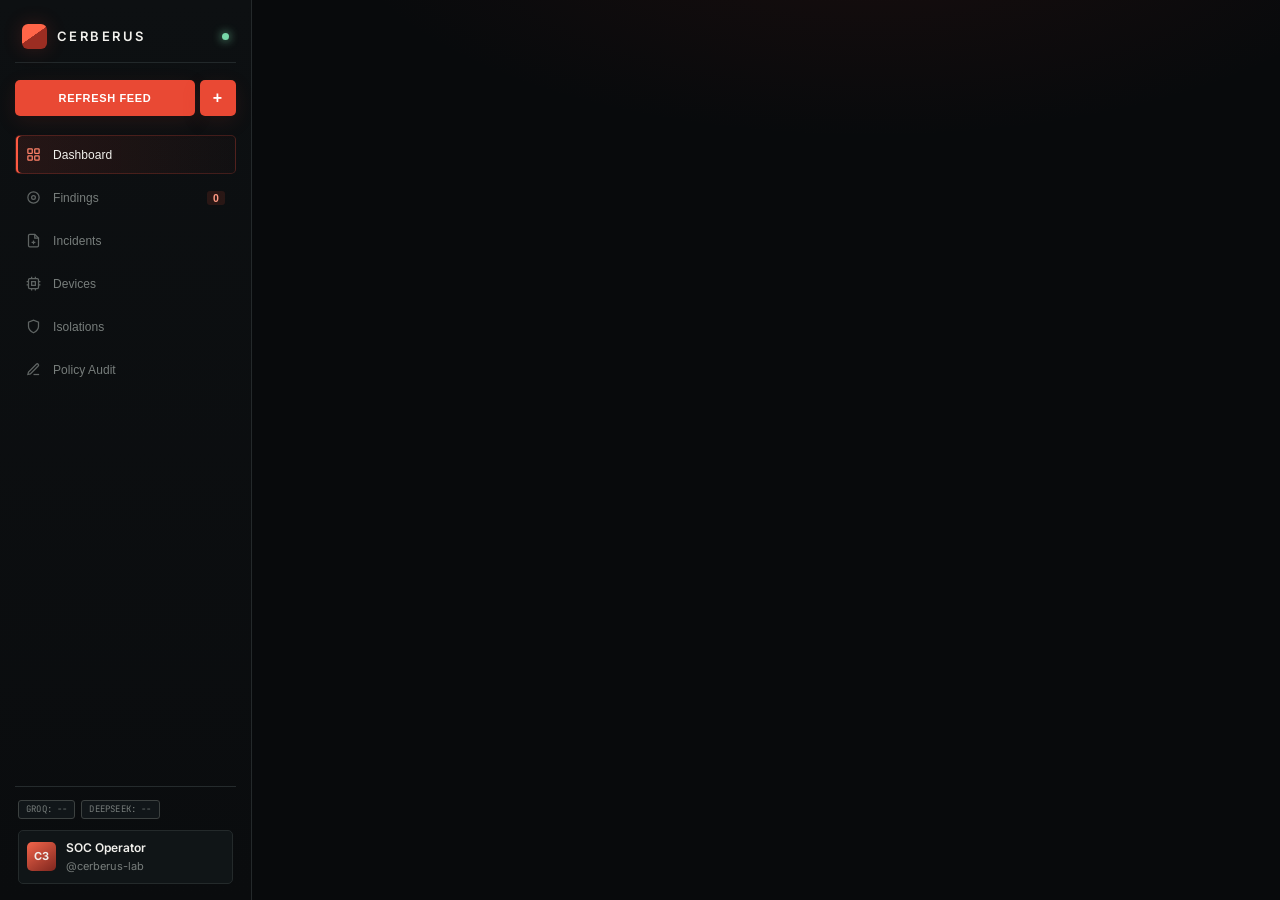
==== commit 42cd58c8: "style(dashboard): update index.html UI" ====
--- a/src/dashboard/static/index.html
+++ b/src/dashboard/static/index.html
@@ -412,6 +412,332 @@
     .tl-card { position: relative; background: var(--card); border: 1px solid var(--border); border-radius: 8px; padding: 11px 14px; }
     .tl-card::before { content: ""; position: absolute; left: -22px; top: 15px; width: 10px; height: 10px; border-radius: 50%; background: var(--accent); border: 2px solid var(--bg); }
     .tl-card pre { margin-top: 8px; padding: 8px; border-radius: 6px; background: #0d0c0c; font-family: "JetBrains Mono", monospace; font-size: 11px; color: var(--text-soft); overflow-x: auto; }
+
+    /* CERBERUS command-center refinement */
+    :root {
+      --bg:#090b0e; --sidebar:#0d1014; --surface:#10151b; --card:#131920;
+      --card-elev:#171f27; --hover:#1b252e; --border:#202a33; --border-strong:#34414c;
+      --text:#f2f5f7; --text-soft:#b6c0c8; --text-muted:#7d8a95;
+      --accent:#ff593d; --accent-hover:#ff755c; --accent-soft:rgba(255,89,61,.12);
+      --green:#40d49b; --green-soft:rgba(64,212,155,.12); --amber:#f2b45f;
+      --amber-soft:rgba(242,180,95,.12); --red:#ff626c; --red-soft:rgba(255,98,108,.12);
+    }
+    body { background:radial-gradient(ellipse 80% 32% at 62% -12%,rgba(255,89,61,.13),transparent 70%),linear-gradient(120deg,#0a0e12,#090b0e 45%); }
+    .sidebar { width:246px; padding:24px 16px 18px; gap:20px; background:rgba(12,16,20,.92); border-color:#1c252d; }
+    .brand { font-size:14px; letter-spacing:.2em; padding:3px 8px 10px; }
+    .brand::before { content:""; width:28px;height:28px;margin-right:10px;border-radius:8px;display:inline-block; background:linear-gradient(145deg,#ff7655,#a62d22); box-shadow:0 5px 18px rgba(255,89,61,.2); }
+    .brand span:first-child { margin-right:auto; }
+    .brand-dot { width:8px;height:8px; }
+    .cta-btn { border-radius:7px!important; height:38px; font-weight:600; box-shadow:0 6px 18px rgba(255,89,61,.12); }
+    .cta-split { grid-template-columns:1fr 38px; gap:6px; }
+    .nav { gap:5px; margin-top:0; }
+    .nav-item { padding:10px 12px; gap:12px; border-radius:8px; font-size:13px; }
+    .nav-item.active { background:linear-gradient(90deg,rgba(255,89,61,.14),rgba(255,89,61,.035));border-color:rgba(255,89,61,.20);box-shadow:inset 2px 0 #ff6547; }
+    .nav-item.active svg { color:#ff8a70; }
+    .sidebar-foot { padding:16px 4px 0; gap:14px; }
+    .user-card { padding:9px; background:rgba(255,255,255,.035); border:1px solid rgba(255,255,255,.045); }
+    .avatar { width:32px;height:32px;border-radius:9px; }
+    .main { padding:28px clamp(20px,3vw,46px) 38px; gap:20px; }
+    .topbar { min-height:52px; }
+    .crumb { text-transform:uppercase;letter-spacing:.12em;font-size:10px;font-weight:600; }
+    .page-title { font-size:25px;letter-spacing:-.04em;font-weight:650; }
+    .btn-ghost,.select-dark,.input-dark { border-radius:8px; }
+    .btn-ghost { padding:8px 13px; }
+    .kpi-grid { gap:14px; }
+    .kpi-card,.card,.table-wrap,.inc-banner { border-radius:12px;border-color:#202a33; box-shadow:0 12px 32px rgba(0,0,0,.12); }
+    .kpi-card { padding:17px 18px; min-height:126px; background:linear-gradient(145deg,rgba(24,32,40,.94),rgba(16,21,27,.96)); position:relative;overflow:hidden; }
+    .kpi-card::after { content:"";position:absolute;inset:auto -20px -46px auto;width:118px;height:118px;border-radius:50%;background:radial-gradient(circle,rgba(255,255,255,.035),transparent 70%);pointer-events:none; }
+    .kpi-head { font-size:12px;font-weight:550; }
+    .kpi-delta { color:#8d9aa4; }
+    .kpi-num { font-size:31px;letter-spacing:-.045em; }
+    .kpi-sub { margin-top:8px; }
+    .dash-split { gap:16px; min-height:440px; }
+    .card { padding:19px 20px; background:linear-gradient(155deg,rgba(19,26,33,.96),rgba(14,19,24,.98)); }
+    .card-head { margin-bottom:16px; }
+    .card-title { font-size:14px;font-weight:620;letter-spacing:-.01em; }
+    .card-sub { font-size:11px; }
+    .map-stage { min-height:240px; border-radius:9px;background:radial-gradient(ellipse at 50% 48%,rgba(36,52,62,.18),transparent 68%); }
+    .bar-list { gap:13px; }
+    .bar-track { height:4px;border-radius:99px;background:#26313a;overflow:hidden; }
+    .bar-fill { height:4px;background:linear-gradient(90deg,#b63a2b,#ff7655);box-shadow:none; }
+    .bar-row { grid-template-columns:48px 1fr minmax(95px,150px); }
+    .feed { gap:8px; }
+    .feed-item { padding:11px 12px; border-radius:9px;background:rgba(255,255,255,.018); }
+    .feed-ico { border-radius:8px; }
+    .kanban { gap:14px; }
+    .k-col { border-radius:11px;background:rgba(16,21,27,.8); }
+    .k-card { border-radius:9px; }
+    .table-wrap { overflow:auto; }
+    th { background:#131a20; }
+    tbody tr:last-child td { border-bottom:0; }
+    td { padding-top:13px;padding-bottom:13px; }
+    .pill-status { text-transform:capitalize; }
+    .command-intro { display:flex;align-items:flex-end;justify-content:space-between;gap:18px;padding:4px 0 2px; }
+    .command-eyebrow { color:#ff8a70;font-size:10px;font-weight:700;text-transform:uppercase;letter-spacing:.16em;margin-bottom:7px; }
+    .command-title { font-size:27px;line-height:1.15;letter-spacing:-.045em;font-weight:650; }
+    .command-copy { color:var(--text-muted);font-size:12.5px;margin-top:7px; }
+    .command-status { display:flex;align-items:center;gap:9px;color:#9ba8b1;font-size:11px;padding:9px 12px;border:1px solid var(--border);background:rgba(18,25,31,.7);border-radius:9px;white-space:nowrap; }
+    .command-status i { width:7px;height:7px;background:var(--green);border-radius:50%;box-shadow:0 0 12px rgba(64,212,155,.7); }
+    .command-status b { color:#dce5e9;font-weight:550; }
+    .input-dark,.select-dark { padding:8px 11px; }
+    button:focus-visible, input:focus-visible, select:focus-visible { outline:2px solid #ff8a70;outline-offset:2px; }
+    @media (max-width:1000px) { .sidebar { width:215px; } .main { padding:24px 22px 32px; } }
+    @media (max-width:760px) {
+      body { display:block;overflow:auto; }
+      .sidebar { width:100%;height:auto;padding:13px 15px;display:grid;grid-template-columns:1fr auto;gap:12px;border-right:0;border-bottom:1px solid var(--border); }
+      .brand { padding:0 3px; }.cta-split { grid-column:2;grid-row:1; }.nav { grid-column:1/-1;flex-direction:row;overflow:auto;gap:5px;margin:0;padding-bottom:2px; }
+      .nav-item { flex:0 0 auto;padding:8px 10px; }.nav-item svg { width:14px;height:14px; }.sidebar-foot { display:none; }
+      .main { padding:22px 16px 30px;overflow:visible; }.command-intro { align-items:flex-start;flex-direction:column; }.command-title { font-size:24px; }.topbar { align-items:flex-start;flex-wrap:wrap; }.top-actions { flex-wrap:wrap; }
+      .kpi-grid { grid-template-columns:repeat(2,minmax(0,1fr)); }.kpi-card { min-height:112px;padding:14px; }.kpi-num { font-size:27px; }.kpi-body svg { width:76px; }
+      .dash-split,.inc-grid { grid-template-columns:1fr; }.kanban { grid-template-columns:repeat(4,minmax(210px,1fr)); }
+      .table-wrap table { min-width:700px; }.inc-meta { gap:14px; }
+    }
+    @media (max-width:420px) { .kpi-grid { grid-template-columns:1fr; }.kpi-card { min-height:100px; }.command-status { white-space:normal; }.nav-item { font-size:11.5px; } }
+    @media (prefers-reduced-motion: no-preference) { .kpi-card,.card,.feed-item,.k-card,.nav-item,.btn-ghost { transition:transform .18s ease,border-color .18s ease,background .18s ease,box-shadow .18s ease; }.feed-item:hover,.k-card:hover { transform:translateY(-1px); } }
+
+
+    /* Cinematic map-first command center */
+    :root { --accent:#ff503a; --accent-hover:#ff755b; --accent-soft:rgba(255,72,53,.15); --green:#55e3ad; --amber:#ffb454; }
+    .main { gap:20px; }
+    .command-intro { padding:3px 0 2px; }
+    .command-eyebrow { color:#ff7358; }
+    .command-title { font-size:28px; }
+    .command-status { border-color:rgba(85,227,173,.2);background:rgba(14,28,26,.52); }
+    .command-status i,.stream-indicator i { animation:signalPulse 1.8s ease-in-out infinite; }
+    @keyframes signalPulse { 50% { box-shadow:0 0 0 7px rgba(85,227,173,0),0 0 20px rgba(85,227,173,.8); opacity:.7; } }
+    .threat-card { padding:18px 20px 13px; overflow:hidden; position:relative; border-color:#2a3237; background:radial-gradient(ellipse at 50% 78%,rgba(111,28,24,.12),transparent 55%),linear-gradient(150deg,#13191e,#0d1217); }
+    .threat-head { position:relative;z-index:2;margin-bottom:7px; }
+    .threat-head .card-title { font-size:15px; }
+    .map-legend { display:flex;gap:16px;color:#84929a;font-size:10px; }
+    .map-legend span { display:flex;align-items:center;gap:7px; }
+    .map-legend i { display:inline-block;width:7px;height:7px;border-radius:50%;background:#ff543d;box-shadow:0 0 10px #ff543d; }
+    .map-legend .legend-route { width:18px;height:2px;border-radius:0;background:linear-gradient(90deg,transparent,#ff7151);box-shadow:none; }
+    .cinematic-map { height:clamp(290px,34vw,410px);min-height:280px;margin:0;overflow:hidden;position:relative;background:radial-gradient(ellipse at 51% 50%,rgba(19,46,54,.22),transparent 72%); }
+    .threat-svg { position:absolute;inset:0;width:100%;height:100%; }
+    .threat-svg .route-path { fill:none;stroke:url(#routeGlow);stroke-width:2;stroke-dasharray:6 9;filter:url(#softGlow);animation:routeFlow 2.6s linear infinite; }
+    .threat-svg .route-1,.threat-svg .route-4 { animation-delay:-1.15s; }
+    .threat-svg .route-2 { animation-delay:-1.8s; }
+    @keyframes routeFlow { to { stroke-dashoffset:-60; } }
+    .node-ring { fill:#11191e;stroke:#ff6b4c;stroke-width:1.5; }
+    .node-core { fill:#ff6045;filter:url(#softGlow); }
+    .node-pulse { fill:none;stroke:#ff553e;stroke-width:1;opacity:0;transform-box:fill-box;transform-origin:center;animation:nodePulse 2.4s ease-out infinite; }
+    .node-1 .node-pulse,.node-4 .node-pulse { animation-delay:-1.2s; }
+    @keyframes nodePulse { 0% { transform:scale(.65);opacity:.8; } 100% { transform:scale(2.5);opacity:0; } }
+    .node-label { fill:#aab6bb;font:600 9px Inter, sans-serif;letter-spacing:1.5px; }
+    .map-scan path { stroke:#ff493a;stroke-width:1;opacity:.14;filter:url(#softGlow);animation:scan 9s ease-in-out infinite alternate; }
+    @keyframes scan { from { transform:translateX(80px);opacity:.05; } to { transform:translateX(950px);opacity:.24; } }
+    .map-overlay { position:absolute;z-index:1;top:14px;display:flex;flex-direction:column;gap:4px;pointer-events:none;text-shadow:0 2px 12px #070a0d; }
+    .map-overlay-left { left:15px; }.map-overlay-right { right:15px;text-align:right; }
+    .map-overlay > span { color:#a6b2b8;font-size:9px;font-weight:700;letter-spacing:1.5px; }
+    .map-overlay strong { color:#f3f5f6;font:600 22px "JetBrains Mono",monospace; }
+    .map-overlay strong small { color:#a2adb2;font:500 10px Inter,sans-serif; }
+    .map-overlay > small,.map-caption { color:#839198;font-size:10px; }
+    .map-footnote { position:absolute;bottom:9px;left:50%;transform:translateX(-50%);z-index:1;padding:4px 8px;border-radius:5px;background:rgba(7,10,13,.68);color:#78868d;font-size:9px;white-space:nowrap; }
+    .map-bottom { display:flex;align-items:center;gap:12px;border-top:1px solid rgba(255,255,255,.06);padding-top:10px;color:#77858d;font-size:10px; }
+    .stream-indicator { display:inline-flex;align-items:center;gap:7px;color:#82d9b6;font-size:9px;font-weight:700;letter-spacing:.12em; }
+    .stream-indicator i { width:6px;height:6px;border-radius:50%;background:#55e3ad; }
+    .map-refresh { margin-left:auto;padding:5px 9px;font-size:10px; }
+    .map-refresh span { font-size:14px;margin-left:6px;color:#ff866c; }
+    .kpi-grid { gap:11px; }
+    .kpi-card { min-height:105px;padding:13px 15px;background:linear-gradient(145deg,rgba(20,27,32,.9),rgba(13,18,23,.96)); }
+    .kpi-num { font-size:27px; }
+    .lower-grid { display:grid;grid-template-columns:minmax(0,1.15fr) minmax(330px,.85fr);gap:15px;align-items:stretch; }
+    .activity-card,.highlight-card { min-height:315px; }
+    .activity-card .feed { max-height:none;overflow:visible; }
+    .feed-item { min-height:61px;background:rgba(255,255,255,.018); }
+    .feed-ico.crit { color:#ff9a81;background:rgba(255,78,58,.12);border-color:rgba(255,78,58,.32); }
+    .text-link { border:0;background:none;color:#ff9279;font-size:10px;cursor:pointer;font-weight:600; }
+    .text-link span { margin-left:4px; }
+    .incident-highlights { display:flex;flex-direction:column; }
+    .highlight-item { display:flex;align-items:center;gap:11px;padding:14px 5px;border:0;border-top:1px solid rgba(255,255,255,.055);background:transparent;color:inherit;text-align:left;cursor:pointer; }
+    .highlight-item:first-child { border-top:0; }
+    .highlight-item:hover .highlight-copy strong { color:#ff9a82; }
+    .severity-mark { width:3px;height:32px;border-radius:4px;background:#ff5c44;box-shadow:0 0 12px rgba(255,73,57,.35); }
+    .severity-mark.sev-medium { background:#ffb454;box-shadow:0 0 12px rgba(255,180,84,.3); }
+    .severity-mark.sev-low { background:#55e3ad;box-shadow:none; }
+    .highlight-copy { min-width:0;flex:1;display:flex;flex-direction:column;gap:4px; }
+    .highlight-copy strong { font-size:12px;font-weight:550;color:#e8ecee; }
+    .highlight-copy small,.highlight-meta small { color:#7f8b92;font-size:10px;white-space:nowrap; }
+    .highlight-meta { display:flex;flex-direction:column;align-items:flex-end;gap:4px; }
+    .severity-label { font-size:9px;text-transform:uppercase;letter-spacing:.08em;color:#ff7861; }
+    .severity-label.medium { color:#ffc071; }.severity-label.low { color:#66dcb0; }
+    .highlight-arrow { color:#75828a;font-size:19px; }
+    .empty-feed { min-height:190px;display:flex;flex-direction:column;align-items:center;justify-content:center;gap:7px;color:#7f8b92;text-align:center;font-size:11px; }
+    .empty-feed strong { color:#cbd3d7;font-size:12px; }.empty-feed-mark { color:#ff755b;font-size:28px; }
+    @media(max-width:850px) { .lower-grid { grid-template-columns:1fr; }.cinematic-map { height:340px; } }
+    @media(max-width:600px) { .threat-head { align-items:flex-start;gap:10px;flex-direction:column; }.map-legend { gap:10px; }.cinematic-map { height:285px; }.map-overlay { top:10px; }.map-overlay-left { left:8px; }.map-overlay-right { right:8px; }.map-overlay strong { font-size:17px; }.map-overlay > span { font-size:8px; }.map-footnote { font-size:8px; }.map-bottom { flex-wrap:wrap; }.map-bottom>span:nth-child(2) { display:none; }.command-title { font-size:24px; } }
+    @media(prefers-reduced-motion:reduce) { .command-status i,.stream-indicator i,.threat-svg .route-path,.node-pulse,.map-scan path { animation:none!important; } }
+
+
+    /* Watchfloor art direction — precise, editorial, operational */
+    :root { --bg:#080a0c;--sidebar:#0b0e10;--surface:#101417;--card:#111619;--card-elev:#141a1d;--hover:#1b2022;--border:#252b2d;--border-strong:#3c4140;--text:#f1f0ec;--text-soft:#b9b8b2;--text-muted:#777d7b;--accent:#ff513d;--accent-hover:#ff735a;--accent-soft:rgba(255,81,61,.12);--green:#77d7a8;--amber:#efb065;--red:#f26c62; }
+    body { background:radial-gradient(ellipse 55% 32% at 68% -9%,rgba(143,38,26,.12),transparent 76%),#080a0c; }
+    .sidebar { width:252px;background:linear-gradient(180deg,#0d1012 0%,#0a0c0e 100%);border-right:1px solid #24292b;padding:21px 15px 16px;gap:17px; }
+    .brand { justify-content:flex-start;padding:3px 7px 13px;border-bottom:1px solid #22282a;letter-spacing:.19em;font-size:13px; }
+    .brand::before { width:25px;height:25px;margin-right:10px;border-radius:6px;background:linear-gradient(145deg,#ff6548 0 46%,#9b2d22 47% 100%);box-shadow:0 0 20px rgba(255,74,53,.18); }
+    .brand-dot { margin-left:auto;width:7px;height:7px; }
+    .cta-split { grid-template-columns:1fr 36px;gap:5px; }
+    .cta-btn { height:36px;border-radius:5px!important;background:#e94934;box-shadow:0 6px 20px rgba(195,55,40,.12);font-size:11px;font-weight:650;text-transform:uppercase;letter-spacing:.06em; }
+    .cta-btn:last-child { font-size:16px; }
+    .nav { gap:4px;margin-top:2px; }
+    .nav-item { min-height:39px;padding:9px 10px;border-radius:5px;font-size:12px;letter-spacing:.005em; }
+    .nav-item.active { background:linear-gradient(90deg,rgba(255,81,61,.11),rgba(255,81,61,.025));border:1px solid rgba(255,81,61,.20);box-shadow:inset 2px 0 #ff5a42; }
+    .nav-item.active svg { color:#ff8168; }
+    .nav-badge { border-radius:3px;background:rgba(255,81,61,.12);color:#ff9a83; }
+    .sidebar-foot { padding:13px 3px 0;gap:11px; }
+    .llm-chip { border-radius:3px;text-transform:uppercase;font-family:"JetBrains Mono",monospace;font-size:9px;letter-spacing:.02em; }
+    .user-card { border-radius:5px;background:#101517;border:1px solid #242a2b;padding:8px; }
+    .avatar { width:29px;height:29px;border-radius:5px;background:linear-gradient(145deg,#f3654b,#7e261e); }
+    .main { padding:27px clamp(20px,3vw,44px) 34px;gap:17px; }
+    .command-intro { padding:3px 0 5px;align-items:center; }
+    .command-eyebrow { display:flex;align-items:center;gap:8px;color:#ff755e;font:600 9px "JetBrains Mono",monospace;letter-spacing:.16em;margin-bottom:7px; }
+    .command-eyebrow i { width:6px;height:6px;background:var(--accent);box-shadow:0 0 9px rgba(255,81,61,.6); }
+    .command-eyebrow span { color:#59605e; }
+    .command-title { font-size:29px;letter-spacing:-.055em;font-weight:630; }
+    .command-title span { color:#707774;font-size:.72em;font-weight:450;letter-spacing:-.03em; }
+    .command-copy { color:#8c928f;font-size:11.5px;margin-top:5px; }
+    .command-status { padding:8px 11px;border-radius:4px;border:1px solid #29322e;background:#0d1411;font-family:"JetBrains Mono",monospace;font-size:9px;letter-spacing:.1em; }
+    .command-status b { color:#b4e3c7;font-weight:500; }
+    .command-status small { color:#718078;font-size:9px; }
+    .command-status i,.stream-indicator i { animation:opsPulse 1.8s ease-in-out infinite; }
+    @keyframes opsPulse { 0%,100%{box-shadow:0 0 0 0 rgba(119,215,168,.1)}50%{box-shadow:0 0 0 5px rgba(119,215,168,.08),0 0 12px rgba(119,215,168,.4)} }
+    .threat-card { position:relative;overflow:hidden;padding:16px 18px 11px;border-radius:6px;border:1px solid #303639;background:linear-gradient(145deg,#101619,#0c1114 70%,#111213);box-shadow:0 16px 48px rgba(0,0,0,.18); }
+    .threat-card::before { content:"";position:absolute;top:0;left:0;width:100%;height:1px;background:linear-gradient(90deg,#ff533c 0%,rgba(255,83,60,.2) 28%,transparent 72%); }
+    .threat-head { position:relative;z-index:2;align-items:flex-start;margin-bottom:1px; }
+    .map-index,.panel-index { color:#e1ded7;font:600 9px "JetBrains Mono",monospace;letter-spacing:.11em;margin-bottom:5px; }
+    .map-index span,.panel-index span { color:#ff614a; }
+    .threat-head .card-title,.card-title { font-size:15px;font-weight:590;letter-spacing:-.02em; }
+    .threat-head .card-sub,.card-sub { color:#77817f;font-size:10px;margin-top:3px; }
+    .map-legend { gap:15px;padding-top:8px;font:9px "JetBrains Mono",monospace;color:#7c8582; }
+    .map-legend i { width:6px;height:6px;background:#ff6148;box-shadow:0 0 9px #ff523b; }
+    .map-legend .legend-route { height:1px;width:17px;background:linear-gradient(90deg,transparent,#ff7755); }
+    .cinematic-map { height:clamp(280px,31vw,355px);min-height:270px;margin:0;overflow:hidden;position:relative;background:radial-gradient(ellipse at 50% 54%,rgba(25,55,60,.19),transparent 63%); }
+    .threat-svg { position:absolute;inset:0;width:100%;height:100%; }
+    .threat-svg > rect:first-of-type { opacity:.48; }
+    .threat-svg g[fill="#18242a"] { fill:#1b2526;stroke:#35403c; }
+    .threat-svg .route-path { fill:none;stroke:url(#routeGlow);stroke-width:1.55;stroke-dasharray:4 11;filter:url(#softGlow);animation:routeFlow 2.2s linear infinite; }
+    .threat-svg .route-1,.threat-svg .route-4 { animation-delay:-1.1s; }
+    @keyframes routeFlow { to { stroke-dashoffset:-60; } }
+    .node-ring { fill:#0b1011;stroke:#ff654a;stroke-width:1; }
+    .node-core { fill:#ff684b;filter:url(#softGlow); }
+    .node-pulse { fill:none;stroke:#ff5a42;stroke-width:1;opacity:0;transform-box:fill-box;transform-origin:center;animation:nodePulse 2.6s ease-out infinite; }
+    .node-1 .node-pulse,.node-4 .node-pulse { animation-delay:-1.3s; }
+    @keyframes nodePulse { 0%{transform:scale(.7);opacity:.8}100%{transform:scale(2.8);opacity:0} }
+    .node-label { fill:#aeb2a9;font:600 8px "JetBrains Mono",monospace;letter-spacing:1.2px; }
+    .map-overlay { top:13px;gap:3px;text-shadow:0 2px 10px #080a0c; }
+    .map-overlay-left { left:14px; }.map-overlay-right { right:14px; }
+    .map-overlay>span { color:#898f8b;font:600 8px "JetBrains Mono",monospace;letter-spacing:.13em; }
+    .map-overlay strong { color:#ece9e2;font:500 20px "JetBrains Mono",monospace;letter-spacing:-.05em; }
+    .map-overlay strong small { color:#949b96;font:10px Inter,sans-serif;letter-spacing:0; }
+    .map-caption,.map-overlay>small { color:#7c8480;font-size:9px; }
+    .map-footnote { bottom:7px;padding:3px 6px;background:rgba(8,10,12,.82);border-radius:2px;color:#707a76;font:8px "JetBrains Mono",monospace; }
+    .map-bottom { display:flex;align-items:center;gap:12px;padding-top:9px;border-top:1px solid #272c2d;color:#737c79;font:9px "JetBrains Mono",monospace; }
+    .stream-indicator { color:#83cba3;font:600 8px "JetBrains Mono",monospace;letter-spacing:.12em; }
+    .stream-indicator i { width:5px;height:5px;background:#77d7a8; }
+    .map-refresh { margin-left:auto;padding:5px 8px;border-radius:3px;font:9px "JetBrains Mono",monospace;text-transform:uppercase;letter-spacing:.04em; }
+    .map-refresh span { color:#ff826b; }
+    .kpi-grid { gap:1px;border:1px solid #252b2d;background:#252b2d; }
+    .kpi-card { position:relative;min-height:91px;padding:13px 15px;border:0;border-radius:0;background:#101517;box-shadow:none; }
+    .kpi-card::after { display:none; }
+    .kpi-head { color:#989d97;font:500 9px "JetBrains Mono",monospace;text-transform:uppercase;letter-spacing:.07em; }
+    .kpi-delta { color:#77827d;font:9px "JetBrains Mono",monospace; }
+    .kpi-num { color:#eceae3;font:500 25px "JetBrains Mono",monospace;letter-spacing:-.06em; }
+    .kpi-sub { margin-top:5px;color:#737d78;font-size:9px; }
+    .lower-grid { display:grid;grid-template-columns:minmax(0,1.18fr) minmax(320px,.82fr);gap:15px;align-items:stretch; }
+    .activity-card,.highlight-card { min-height:300px;padding:16px 17px;border-radius:6px;border:1px solid #252c2e;background:linear-gradient(155deg,#111719,#0d1113);box-shadow:none; }
+    .activity-card .card-head,.highlight-card .card-head { align-items:flex-start;margin-bottom:12px; }
+    .panel-index { color:#ddd9d0;font-size:8px;margin-bottom:5px; }
+    .activity-card .feed { gap:0;max-height:none;overflow:visible;padding-right:0; }
+    .activity-card .feed-item { position:relative;min-height:58px;padding:10px 5px;border:0;border-top:1px solid rgba(255,255,255,.055);border-radius:0;background:transparent;gap:11px; }
+    .activity-card .feed-item:hover { background:linear-gradient(90deg,rgba(255,255,255,.025),transparent);transform:none; }
+    .feed-ico { width:25px;height:25px;border-radius:4px;background:#171d1d;border-color:#333a38;font:600 12px "JetBrains Mono",monospace; }
+    .feed-ico.crit { color:#ff8069;background:rgba(255,81,61,.09);border-color:rgba(255,81,61,.24); }
+    .feed-main strong { font-size:11px;font-weight:550; }
+    .feed-main span { font-size:9px;color:#77817d; }
+    .feed-arrow { color:#727d78;font-size:12px; }
+    .select-dark,.btn-ghost,.input-dark { border-radius:3px;background:#111719;border-color:#343a3a;color:#c3c2bb;font-size:10px; }
+    .text-link { color:#ff8b73;font:600 9px "JetBrains Mono",monospace;text-transform:uppercase;letter-spacing:.04em; }
+    .incident-highlights { display:flex;flex-direction:column; }
+    .highlight-item { display:flex;align-items:center;gap:10px;min-height:59px;padding:10px 3px;border:0;border-top:1px solid rgba(255,255,255,.055);background:transparent;text-align:left;cursor:pointer; }
+    .highlight-item:first-child { border-top:1px solid rgba(255,255,255,.055); }
+    .highlight-item:hover { background:linear-gradient(90deg,rgba(255,81,61,.04),transparent); }
+    .severity-mark { width:2px;height:29px;border-radius:0;background:#ff5942;box-shadow:0 0 8px rgba(255,89,66,.3); }
+    .severity-mark.sev-medium { background:#eab06a;box-shadow:none; }.severity-mark.sev-low { background:#77d7a8;box-shadow:none; }
+    .highlight-copy strong { color:#d9d9d2;font-size:10px;font-weight:600; }
+    .highlight-copy small,.highlight-meta small { color:#727d78;font:8px "JetBrains Mono",monospace; }
+    .highlight-meta { gap:4px; }
+    .severity-label { color:#ff816a;font:600 8px "JetBrains Mono",monospace;letter-spacing:.08em; }
+    .severity-label.medium { color:#eab06a; }.severity-label.low { color:#77d7a8; }
+    .highlight-arrow { color:#69726e;font-size:16px; }
+    .empty-feed { color:#76817c;font-size:10px; }.empty-feed strong { color:#c9c9c2;font-size:11px; }
+    .page-title { font-size:26px;letter-spacing:-.045em; }
+    .topbar .crumb { color:#ff7a62;font:600 9px "JetBrains Mono",monospace;letter-spacing:.1em;text-transform:uppercase; }
+    .card,.inc-banner,.table-wrap,.k-col,.tl-card { border-radius:5px;box-shadow:none; }
+    .table-wrap { border-color:#282e30; }
+    th { color:#7e8782;background:#111719;font:600 9px "JetBrains Mono",monospace;letter-spacing:.1em; }
+    td { color:#c2c3bc;border-color:#242a2b;font-size:11px; }
+    tr.click-row:hover td { background:#151b1d; }
+    .pill-status { border-radius:3px;font:500 9px "JetBrains Mono",monospace;letter-spacing:.02em; }
+    .k-col { background:#101517;border-color:#252b2d; }.k-card { border-radius:4px;background:#141a1c; }.k-card:hover { border-color:#9b493c; }
+    .btn-ghost { padding:7px 10px; }.btn-ghost.active { background:rgba(255,81,61,.12);border-color:rgba(255,81,61,.4);color:#ffac98; }
+    .btn-danger { border-radius:3px; }
+    .subtab { border-radius:3px;font:500 10px "JetBrains Mono",monospace;text-transform:uppercase;letter-spacing:.04em; }
+    .subtab.active { background:#e94934;color:white; }
+    .tl-card { background:#121819;border-color:#292f30; }
+    .tl-card::before { border-radius:2px;background:#ff6249; }
+    .input-dark:focus,.select-dark:focus { border-color:#e95a43; }
+    button:focus-visible,input:focus-visible,select:focus-visible { outline:2px solid #ff755e;outline-offset:2px; }
+    @media(max-width:1000px) { .sidebar { width:218px; }.main { padding:22px 19px 30px; }.lower-grid { grid-template-columns:minmax(0,1fr) minmax(270px,.9fr);gap:11px; } }
+    @media(max-width:760px) { body { display:block;overflow:auto; }.sidebar { width:100%;height:auto;padding:11px 13px;display:grid;grid-template-columns:1fr auto;gap:10px;border-right:0;border-bottom:1px solid #24292b; }.brand { padding:0 3px 7px;border-bottom:0; }.cta-split { grid-column:2;grid-row:1; }.nav { grid-column:1/-1;flex-direction:row;overflow:auto;gap:4px;margin:0;padding-bottom:2px; }.nav-item { flex:0 0 auto;min-height:34px;padding:7px 9px;font-size:10px; }.nav-item svg { width:13px;height:13px; }.sidebar-foot { display:none; }.main { padding:19px 13px 26px;gap:13px;overflow:visible; }.command-intro { align-items:flex-start;flex-direction:column;gap:8px; }.command-title { font-size:25px; }.command-status { align-self:flex-start; }.cinematic-map { height:290px; }.kpi-grid { grid-template-columns:repeat(2,minmax(0,1fr)); }.kpi-card { min-height:84px;padding:11px; }.kpi-num { font-size:22px; }.kpi-body svg { width:65px; }.lower-grid { grid-template-columns:1fr; }.activity-card,.highlight-card { min-height:0; }.table-wrap { overflow:auto; }.table-wrap table { min-width:680px; }.kanban { grid-template-columns:repeat(4,minmax(205px,1fr)); }.inc-grid { grid-template-columns:1fr; } }
+    @media(max-width:420px) { .kpi-grid { grid-template-columns:1fr 1fr; }.kpi-card { padding:9px; }.kpi-head { font-size:8px; }.kpi-num { font-size:19px; }.kpi-sub { font-size:8px; }.command-title { font-size:22px; }.command-title span { display:block;margin-top:3px; }.map-legend { gap:8px;font-size:8px; }.map-overlay-left { left:7px; }.map-overlay-right { right:7px; }.map-overlay strong { font-size:16px; }.map-overlay>span { font-size:7px; }.map-footnote { max-width:75%;white-space:normal;text-align:center; }.map-bottom { flex-wrap:wrap;gap:7px; }.map-bottom>span:nth-child(2) { display:none; } }
+    @media(prefers-reduced-motion:reduce) { .command-status i,.stream-indicator i,.threat-svg .route-path,.node-pulse { animation:none!important; } }
+
+
+    /* Composition pass: canvas, instrument rail, open ledgers */
+    .main { padding-top:29px;gap:14px; }
+    .command-intro { padding:1px 0 7px; }
+    .command-title { font-size:34px; }
+    .command-copy { font-size:12px; }
+    .threat-card { padding:13px 0 0;border:0;border-radius:0;background:transparent;box-shadow:none;overflow:visible; }
+    .threat-card::before { display:none; }
+    .threat-head { padding:0 1px 9px; }
+    .map-index { font-size:9px;letter-spacing:.16em;color:#ff765e; }
+    .threat-head .card-title { font-size:17px; }
+    .threat-head .card-sub { font-size:10px; }
+    .cinematic-map { height:clamp(325px,34vw,420px);min-height:305px;margin:0;overflow:hidden;border-top:1px solid #262d2d;border-bottom:1px solid #262d2d;background:radial-gradient(ellipse at 50% 54%,rgba(25,55,60,.17),transparent 63%),linear-gradient(90deg,rgba(255,255,255,.012) 1px,transparent 1px),linear-gradient(rgba(255,255,255,.012) 1px,transparent 1px);background-size:auto,56px 56px,56px 56px; }
+    .threat-svg { transform:scale(1.045); }
+    .map-overlay { top:17px; }
+    .map-overlay-left { left:18px; }.map-overlay-right { right:18px; }
+    .map-overlay strong { font-size:24px; }
+    .map-footnote { bottom:8px;font-size:8px; }
+    .map-bottom { min-height:37px;padding:8px 2px 0;border-top:0;font-size:9px; }
+    .map-refresh { background:transparent;border-color:#303637;color:#adb1aa; }
+    .kpi-grid { grid-template-columns:repeat(4,minmax(0,1fr));gap:0;border:0;border-top:1px solid #303534;border-bottom:1px solid #303534;background:transparent; }
+    .kpi-card { min-height:80px;padding:13px 16px 11px 12px;background:transparent;position:relative; }
+    .kpi-card + .kpi-card { border-left:1px solid #282e2e; }
+    .kpi-head { font-size:9px; }
+    .kpi-num { font-size:24px; }
+    .kpi-body { margin-top:7px; }
+    .kpi-body svg { opacity:.82; }
+    .lower-grid { grid-template-columns:minmax(0,1.14fr) minmax(0,.86fr);gap:0; }
+    .activity-card,.highlight-card { min-height:0;border:0;border-radius:0;background:transparent;box-shadow:none;padding:12px 19px 9px 0; }
+    .highlight-card { padding:12px 0 9px 20px;border-left:1px solid #303534; }
+    .activity-card .card-head,.highlight-card .card-head { padding-bottom:9px;margin-bottom:0;border-bottom:1px solid #303534; }
+    .activity-card .card-title,.highlight-card .card-title { font-size:16px; }
+    .panel-index { color:#ff765e;font-size:8px;letter-spacing:.15em; }
+    .activity-card .feed-item { min-height:58px;padding:10px 3px;border-top:0;border-bottom:1px solid rgba(255,255,255,.055); }
+    .activity-card .feed-item:last-child { border-bottom:0; }
+    .activity-card .feed-ico { width:22px;height:22px;border-radius:2px;font-size:11px; }
+    .feed-main strong { font-size:11.5px; }
+    .feed-main span { font-size:9.5px; }
+    .highlight-item { min-height:62px; }
+    .highlight-copy strong { font-size:11px; }
+    .highlight-copy small,.highlight-meta small { font-size:9px; }
+    .empty-feed { min-height:150px; }
+    @media(max-width:1000px) { .command-title { font-size:29px; }.lower-grid { grid-template-columns:minmax(0,1fr) minmax(0,.9fr); } }
+    @media(max-width:760px) { .main { padding-top:19px; }.command-title { font-size:27px; }.cinematic-map { height:315px; }.lower-grid { grid-template-columns:1fr; }.activity-card,.highlight-card { padding:14px 0;border:0;border-bottom:1px solid #303534; }.highlight-card { border-left:0; }.kpi-card { min-height:76px;padding:11px 9px; }.kpi-card + .kpi-card { padding-left:10px; }.kpi-num { font-size:20px; }.kpi-head { letter-spacing:0;font-size:8px; } }
+    @media(max-width:420px) { .command-title { font-size:23px; }.cinematic-map { height:265px; }.map-overlay strong { font-size:17px; }.map-overlay-left { left:8px; }.map-overlay-right { right:8px; }.map-overlay>span { font-size:7px; }.map-footnote { max-width:72%; }.kpi-card { padding:9px 5px; }.kpi-card + .kpi-card { padding-left:6px; }.kpi-num { font-size:18px; }.kpi-sub { font-size:8px; } }
+
   </style>
 </head>
 <body>
@@ -597,40 +923,33 @@
     }
 
     function worldThreatMapSvg() {
-      // Stylized dotted world continent clusters + concentric glowing hotspots mapped to lab nodes
-      const blobs = [
-        [78,62,48,26], [108,88,28,18], [136,138,24,42], [258,54,44,24],
-        [278,96,34,48], [348,58,76,34], [412,96,32,24], [448,142,36,24], [190,36,24,14]
+      // Stylized global network visualization. Node placement is illustrative because the API has no geo coordinates.
+      const nodes = [[168,146],[345,124],[505,160],[680,133],[850,180],[950,110]];
+      const paths = [[nodes[0],nodes[1]],[nodes[1],nodes[2]],[nodes[2],nodes[3]],[nodes[3],nodes[4]],[nodes[2],nodes[5]],[nodes[0],nodes[4]]];
+      const continents = [
+        'M95 119l28-21 35 4 20 15 36 7 24 23-8 19-29 2-11 21-24 7-12 37-19-10-8-36-18-20-29-8-17-20z',
+        'M207 222l24 11 18 30-7 32-15 34-14-16-5-34-13-25z',
+        'M442 119l22-17 35 6 15 17-10 17-27-1-19 10-23-11z',
+        'M480 156l32-14 43 6 30 21-9 22-28 8-12 27-19 26-20-10-8-30-24-20z',
+        'M579 123l31-15 45 7 25 17 48-7 29 20-7 17-42 4-30 21-24-7-22 19-35-8-9-24-24-13z',
+        'M685 211l25 6 17 21-6 30-23 13-19-26z',
+        'M823 156l26-15 29 6 14 19-16 12-32-3z'
       ];
-      let dots = "";
-      for (let x = 22; x < 540; x += 9) {
-        for (let y = 18; y < 210; y += 9) {
-          const hit = blobs.some(([bx, by, rx, ry]) => ((x - bx) ** 2) / (rx ** 2) + ((y - by) ** 2) / (ry ** 2) <= 1);
-          if (hit) dots += `<circle cx="${x}" cy="${y}" r="1.5" fill="#2c2725"/>`;
-        }
-      }
-      const spots = [
-        { x: 96, y: 74 }, { x: 266, y: 62 }, { x: 452, y: 146 }, { x: 142, y: 144 }, { x: 376, y: 72 }
-      ];
-      const devs = state.devices.slice(0, 5);
-      return `<svg viewBox="0 0 560 225" width="100%" height="100%">
+      const activity = state.devices.reduce((sum,d)=>sum+(Number(d.event_count)||0),0);
+      return `<svg class="threat-svg" viewBox="0 0 1100 390" role="img" aria-label="Illustrative global network activity map">
         <defs>
-          <radialGradient id="hg-hot" cx="50%" cy="50%" r="50%"><stop offset="0%" stop-color="#ef461b" stop-opacity="0.65"/><stop offset="60%" stop-color="#ef461b" stop-opacity="0.16"/><stop offset="100%" stop-color="#ef461b" stop-opacity="0"/></radialGradient>
-          <radialGradient id="hg-ok" cx="50%" cy="50%" r="50%"><stop offset="0%" stop-color="#e68a2e" stop-opacity="0.45"/><stop offset="65%" stop-color="#e68a2e" stop-opacity="0.1"/><stop offset="100%" stop-color="#e68a2e" stop-opacity="0"/></radialGradient>
+          <radialGradient id="mapGlow"><stop stop-color="#ff3d32" stop-opacity=".34"/><stop offset="1" stop-color="#ff3d32" stop-opacity="0"/></radialGradient>
+          <linearGradient id="routeGlow"><stop stop-color="#ff9a67" stop-opacity=".15"/><stop offset=".5" stop-color="#ff493b"/><stop offset="1" stop-color="#ffb06c" stop-opacity=".3"/></linearGradient>
+          <filter id="softGlow"><feGaussianBlur stdDeviation="5" result="blur"/><feMerge><feMergeNode in="blur"/><feMergeNode in="SourceGraphic"/></feMerge></filter>
+          <pattern id="mapGrid" width="44" height="44" patternUnits="userSpaceOnUse"><path d="M44 0H0V44" fill="none" stroke="#19303b" stroke-opacity=".24" stroke-width=".7"/></pattern>
         </defs>
-        ${dots}
-        ${devs.map((d, i) => {
-          const s = spots[i % spots.length];
-          const hot = d.status === "isolated" || d.status === "alerting";
-          const R = hot ? 34 : 22;
-          const col = hot ? "#ef461b" : "#e68a2e";
-          return `<g style="cursor:pointer" onclick="setView('devices')">
-            <circle cx="${s.x}" cy="${s.y}" r="${R}" fill="url(#${hot ? 'hg-hot' : 'hg-ok'})"/>
-            <circle cx="${s.x}" cy="${s.y}" r="${R * 0.52}" fill="${col}" opacity="0.22"/>
-            <circle cx="${s.x}" cy="${s.y}" r="4.5" fill="${col}"/>
-            <title>${esc(d.device_id)} (${esc(d.status)} · ${d.event_count} events)</title>
-          </g>`;
-        }).join("")}
+        <rect width="1100" height="390" fill="url(#mapGrid)"/>
+        <g fill="none" stroke="#26333b" stroke-width=".8" opacity=".72"><path d="M0 195H1100M550 0V390"/><ellipse cx="550" cy="195" rx="450" ry="150"/><ellipse cx="550" cy="195" rx="300" ry="150"/><ellipse cx="550" cy="195" rx="150" ry="150"/></g>
+        <g fill="#18242a" stroke="#2c3c43" stroke-width="1.2" opacity=".94">${continents.map(d=>`<path d="${d}"/>`).join('')}</g>
+        <g fill="#31434a" opacity=".72">${continents.map((_,i)=>`<circle cx="${140+i*129}" cy="${120+(i%3)*45}" r="2"/>`).join('')}</g>
+        <g class="route-lines">${paths.map(([a,b],i)=>{const mx=(a[0]+b[0])/2,my=Math.min(a[1],b[1])-55-(i%2)*25;return `<path class="route-path route-${i}" d="M${a[0]} ${a[1]} Q${mx} ${my} ${b[0]} ${b[1]}"/>`}).join('')}</g>
+        ${nodes.map(([x,y],i)=>`<g class="map-node node-${i}" transform="translate(${x} ${y})"><circle class="node-halo" r="31" fill="url(#mapGlow)"/><circle class="node-ring" r="12"/><circle class="node-core" r="4"/><circle class="node-pulse" r="12"/><text x="0" y="31" text-anchor="middle" class="node-label">${`NODE 0${i+1}`}</text></g>`).join('')}
+        <g class="map-scan"><path d="M0 0V390"/></g>
       </svg>`;
     }
 
@@ -672,6 +991,7 @@
       const healthyPct = Math.round(((totalDevs - (k.devices_isolated || 0)) / totalDevs) * 100);
       const activePct = Math.min(100, Math.round(((k.open_incidents || 0) / Math.max(1, state.incidents.length)) * 100));
       const maxEvents = Math.max(1, ...state.devices.map((d) => d.event_count || 0));
+      const activity = state.devices.reduce((sum, d) => sum + (Number(d.event_count) || 0), 0);
 
       let feedItems = [
         ...state.incidents.slice(0, 6).map((i) => ({
@@ -697,76 +1017,24 @@
       feedItems = feedItems.slice(0, 9);
 
       return `
+        <section class="command-intro">
+          <div><div class="command-eyebrow"><i></i> SECURITY OPERATIONS <span>/</span> WATCHFLOOR 01</div><h1 class="command-title">Threat watch<span> / global overview</span></h1><p class="command-copy">Live telemetry, incident triage, and response posture across the monitored fleet.</p></div>
+          <div class="command-status"><i></i><span><b>LIVE FEED</b><small> · telemetry stream</small></span></div>
+        </section>
+        <section class="card threat-card">
+          <div class="card-head threat-head"><div><div class="map-index">01 <span>/</span> NETWORK SURFACE</div><div class="card-title">Threat activity</div><div class="card-sub">Fleet topology · live event paths</div></div><div class="map-legend"><span><i class="legend-hot"></i> Active signal</span><span><i class="legend-route"></i> Traffic path</span></div></div>
+          <div class="map-stage cinematic-map">${worldThreatMapSvg()}<div class="map-overlay map-overlay-left"><span class="map-overline">LIVE NETWORK</span><strong>${k.devices_total ?? state.devices.length} <small>nodes monitored</small></strong><span class="map-caption">${k.open_incidents ?? 0} priority signals · ${k.devices_isolated ?? 0} isolated</span></div><div class="map-overlay map-overlay-right"><span>GLOBAL EVENT VOLUME</span><strong>${k.total_events ?? 0}</strong><small>${activity.toLocaleString()} events across listed nodes</small></div><div class="map-footnote">Illustrative topology · node positions are not geographic attribution</div></div>
+          <div class="map-bottom"><span class="stream-indicator"><i></i> STREAM ACTIVE</span><span>${state.devices.length} endpoints · ${k.total_events ?? 0} events observed</span><button class="btn-ghost map-refresh" onclick="refreshAll()">Refresh telemetry <span>↻</span></button></div>
+        </section>
         <section class="kpi-grid">
-          <div class="kpi-card">
-            <div class="kpi-head"><span>MQTT events</span><span class="kpi-delta">&#8599; live</span></div>
-            <div class="kpi-body">
-              <div><div class="kpi-num">${k.total_events ?? 0}</div><div class="kpi-sub">${k.devices_total ?? 0} monitored nodes</div></div>
-              ${biWaveformSvg("#22c55e")}
-            </div>
-          </div>
-          <div class="kpi-card">
-            <div class="kpi-head"><span>Active incidents</span><span class="kpi-delta">${k.mitigated_incidents ?? 0} mitigated</span></div>
-            <div class="kpi-body">
-              <div><div class="kpi-num">${k.open_incidents ?? 0}</div><div class="kpi-sub">${state.incidents.length} total recorded</div></div>
-              ${tickedRingSvg(activePct, "#e68a2e")}
-            </div>
-          </div>
-          <div class="kpi-card">
-            <div class="kpi-head"><span>Fleet health</span><span class="kpi-delta">${k.devices_isolated ?? 0} isolated</span></div>
-            <div class="kpi-body">
-              <div><div class="kpi-num">${healthyPct}%</div><div class="kpi-sub">active lab coverage</div></div>
-              ${tickedArcGaugeSvg(healthyPct)}
-            </div>
-          </div>
-          <div class="kpi-card">
-            <div class="kpi-head"><span>Policy blocks</span><span class="kpi-delta">PolicyGate</span></div>
-            <div class="kpi-body">
-              <div><div class="kpi-num">${k.policy_denies ?? 0}</div><div class="kpi-sub">${k.active_isolations ?? 0} active isolations</div></div>
-              ${biWaveformSvg("#e68a2e")}
-            </div>
-          </div>
+          <div class="kpi-card"><div class="kpi-head"><span>MQTT events</span><span class="kpi-delta">↗ live</span></div><div class="kpi-body"><div><div class="kpi-num">${k.total_events ?? 0}</div><div class="kpi-sub">${k.devices_total ?? 0} monitored nodes</div></div>${biWaveformSvg("#40d49b")}</div></div>
+          <div class="kpi-card"><div class="kpi-head"><span>Active incidents</span><span class="kpi-delta">${k.mitigated_incidents ?? 0} mitigated</span></div><div class="kpi-body"><div><div class="kpi-num">${k.open_incidents ?? 0}</div><div class="kpi-sub">${state.incidents.length} total recorded</div></div>${tickedRingSvg(activePct, "#f2b45f")}</div></div>
+          <div class="kpi-card"><div class="kpi-head"><span>Fleet health</span><span class="kpi-delta">${k.devices_isolated ?? 0} isolated</span></div><div class="kpi-body"><div><div class="kpi-num">${healthyPct}%</div><div class="kpi-sub">active lab coverage</div></div>${tickedArcGaugeSvg(healthyPct)}</div></div>
+          <div class="kpi-card"><div class="kpi-head"><span>Policy blocks</span><span class="kpi-delta">PolicyGate</span></div><div class="kpi-body"><div><div class="kpi-num">${k.policy_denies ?? 0}</div><div class="kpi-sub">${k.active_isolations ?? 0} active isolations</div></div>${biWaveformSvg("#f2b45f")}</div></div>
         </section>
-
-        <section class="dash-split">
-          <div class="card">
-            <div class="card-head">
-              <div class="card-title">Threat map</div>
-              <span class="card-sub">Live Fleet</span>
-            </div>
-            <div class="map-stage">${worldThreatMapSvg()}</div>
-            <div class="bar-list">
-              ${state.devices.slice(0, 6).map((d) => `
-                <div class="bar-row">
-                  <span class="bar-val">${d.event_count}</span>
-                  <div class="bar-track"><div class="bar-fill" style="width:${Math.max(4, Math.round((d.event_count / maxEvents) * 100))}%"></div></div>
-                  <span class="bar-label">${esc(d.device_id)}, ${esc(d.room)}</span>
-                </div>
-              `).join("")}
-            </div>
-          </div>
-
-          <div class="card">
-            <div class="card-head">
-              <div class="card-title">Recent activity</div>
-              <select class="select-dark" style="padding:3px 8px;font-size:11px" onchange="feedSort=this.value;render()">
-                <option value="latest" ${feedSort==='latest'?'selected':''}>Sort by: Latest</option>
-                <option value="critical" ${feedSort==='critical'?'selected':''}>Sort by: Critical</option>
-              </select>
-            </div>
-            <div class="feed">
-              ${feedItems.length ? feedItems.map((f) => `
-                <div class="feed-item" ${f.id ? `onclick="openIncidentDetail('${esc(f.id)}')"` : `onclick="setView('audit')"`}>
-                  <div class="feed-ico ${f.crit ? 'crit' : ''}">${f.crit ? '!' : '&bull;'}</div>
-                  <div class="feed-main">
-                    <strong>${esc(f.title)}</strong>
-                    <span>${esc(f.sub)}</span>
-                  </div>
-                  <span class="feed-arrow">&#8599;</span>
-                </div>
-              `).join("") : `<div style="color:var(--text-muted);padding:24px;text-align:center">No recent activity yet.</div>`}
-            </div>
-          </div>
+        <section class="lower-grid">
+          <div class="card activity-card"><div class="card-head"><div><div class="panel-index">02 <span>/</span> EVENT STREAM</div><div class="card-title">Recent activity</div><div class="card-sub">Chronological signals from policy and detection</div></div><select class="select-dark" style="padding:6px 9px;font-size:11px" onchange="feedSort=this.value;render()"><option value="latest" ${feedSort==='latest'?'selected':''}>Latest first</option><option value="critical" ${feedSort==='critical'?'selected':''}>Critical first</option></select></div><div class="feed">${feedItems.length ? feedItems.map((f) => `<div class="feed-item" ${f.id ? `onclick="openIncidentDetail('${esc(f.id)}')"` : `onclick="setView('audit')"`}><div class="feed-ico ${f.crit ? 'crit' : ''}">${f.crit ? '!' : '&bull;'}</div><div class="feed-main"><strong>${esc(f.title)}</strong><span>${esc(f.sub)}</span></div><span class="feed-arrow">↗</span></div>`).join("") : `<div class="empty-feed"><span class="empty-feed-mark">◌</span><strong>No activity yet</strong><span>Events will appear here as telemetry arrives.</span></div>`}</div></div>
+          <div class="card highlight-card"><div class="card-head"><div><div class="panel-index">03 <span>/</span> RESPONSE QUEUE</div><div class="card-title">Priority incidents</div><div class="card-sub">Highest-severity items requiring attention</div></div><button class="text-link" onclick="setView('findings')">All findings <span>↗</span></button></div><div class="incident-highlights">${state.incidents.slice().sort((a,b)=>({critical:0,high:1,medium:2,low:3}[a.severity]??4)-({critical:0,high:1,medium:2,low:3}[b.severity]??4)).slice(0,4).map(i=>`<button class="highlight-item" onclick="openIncidentDetail('${esc(i.id)}')"><span class="severity-mark sev-${esc(i.severity)}"></span><span class="highlight-copy"><strong>${esc(i.device_id)}</strong><small>${esc(i.id)} · ${esc(i.decision || i.detection_ref || 'Finding')}</small></span><span class="highlight-meta"><b class="severity-label ${esc(i.severity)}">${esc(i.severity)}</b><small>${esc(relTime(i.updated_utc))}</small></span><span class="highlight-arrow">›</span></button>`).join('') || `<div class="empty-feed"><span class="empty-feed-mark">✓</span><strong>All clear</strong><span>No incident highlights right now.</span></div>`}</div></div>
         </section>
       `;
     }
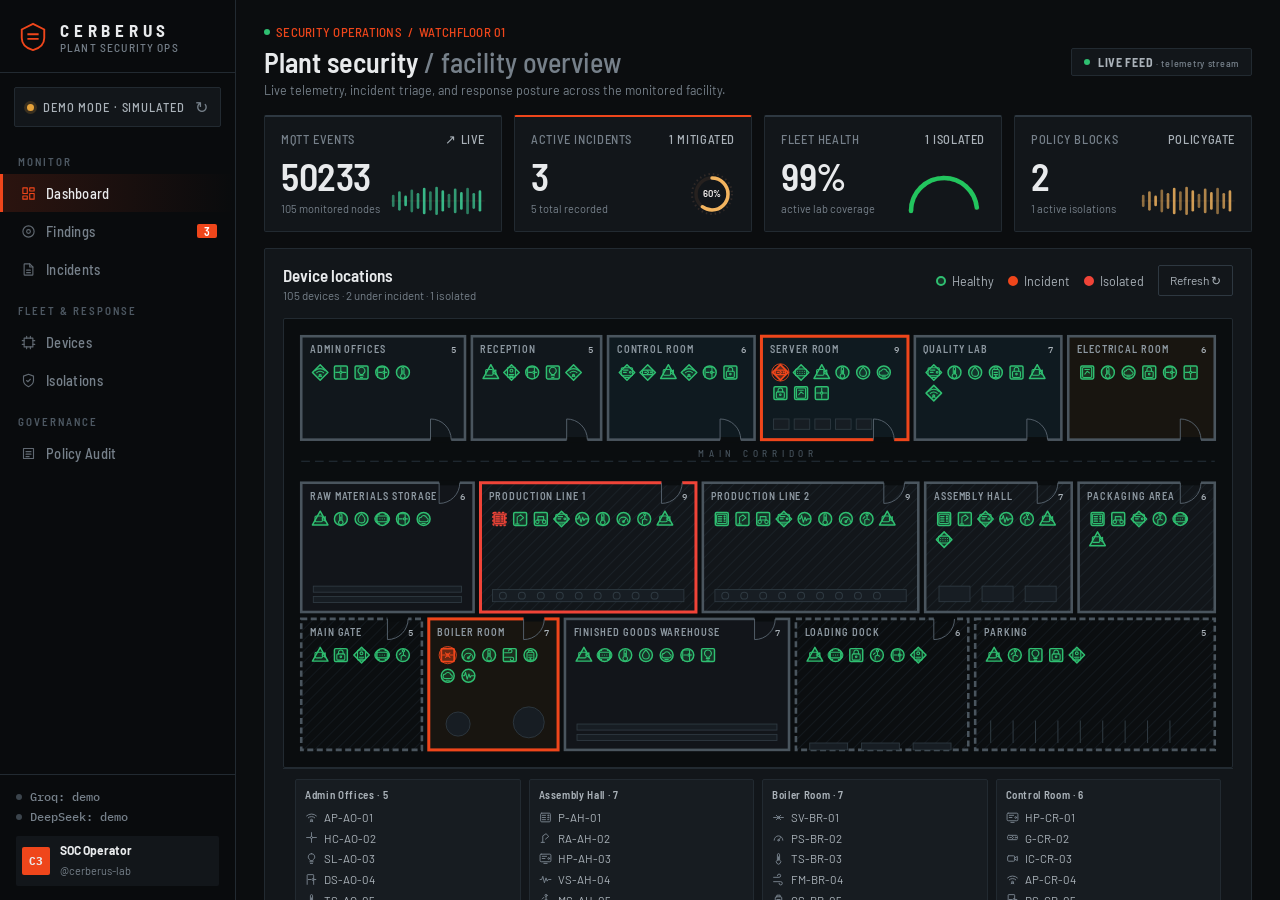
==== commit bdeab714: "feat(dashboard): enrich device rooms, icons and metadata; harden demo startup" ====
--- a/src/dashboard/static/index.html
+++ b/src/dashboard/static/index.html
@@ -6,792 +6,271 @@
   <title>CERBERUS · SOC</title>
   <link rel="preconnect" href="https://fonts.googleapis.com" />
   <link rel="preconnect" href="https://fonts.gstatic.com" crossorigin />
-  <link href="https://fonts.googleapis.com/css2?family=Inter:wght@400;500;600;700&family=JetBrains+Mono:wght@400;500&display=swap" rel="stylesheet" />
+  <link href="https://fonts.googleapis.com/css2?family=Barlow:wght@400;500;600&family=Barlow+Semi+Condensed:wght@500;600;700&family=IBM+Plex+Mono:wght@400;500&display=swap" rel="stylesheet" />
   <style>
-    :root {
-      --bg: #0a0909;
-      --sidebar: #100f0f;
-      --surface: #131111;
-      --card: #171515;
-      --card-elev: #1b1817;
-      --hover: #211d1c;
-      --border: #24201f;
-      --border-strong: #332d2b;
-      --text: #f3efed;
-      --text-soft: #b6aeaa;
-      --text-muted: #766e6a;
-      --accent: #ef461b;
-      --accent-hover: #ff582d;
-      --accent-soft: rgba(239, 70, 27, 0.14);
-      --green: #22c55e;
-      --green-soft: rgba(34, 197, 94, 0.14);
-      --amber: #e68a2e;
-      --amber-soft: rgba(230, 138, 46, 0.14);
-      --red: #ef4444;
-      --red-soft: rgba(239, 68, 68, 0.16);
-    }
-
-    * { box-sizing: border-box; margin: 0; padding: 0; }
-    html, body { height: 100%; }
-    body {
-      background:
-        radial-gradient(ellipse 85% 32% at 58% -8%, rgba(204, 62, 22, 0.34), rgba(110, 30, 10, 0.12) 48%, transparent 74%),
-        var(--bg);
-      color: var(--text);
-      font-family: "Inter", -apple-system, BlinkMacSystemFont, "Segoe UI", sans-serif;
-      font-size: 13px;
-      line-height: 1.45;
-      display: flex;
-      overflow: hidden;
-    }
-
-    /* Sidebar */
-    .sidebar {
-      width: 220px;
-      flex-shrink: 0;
-      background: linear-gradient(180deg, rgba(22, 16, 15, 0.72), rgba(14, 13, 13, 0.96) 28%);
-      border-right: 1px solid var(--border);
-      display: flex;
-      flex-direction: column;
-      padding: 20px 14px 16px;
-      gap: 16px;
-    }
-    .brand {
-      display: flex;
-      align-items: center;
-      justify-content: space-between;
-      padding: 2px 6px;
-      font-size: 13px;
-      font-weight: 600;
-      letter-spacing: 0.24em;
-      color: var(--text);
-    }
-    .brand-dot {
-      width: 7px;
-      height: 7px;
-      border-radius: 50%;
-      background: var(--green);
-      box-shadow: 0 0 10px var(--green);
-    }
-    .cta-split {
-      display: grid;
-      grid-template-columns: 1fr 34px;
-      gap: 2px;
-    }
-    .cta-btn {
-      background: var(--accent);
-      color: #fff;
-      border: none;
-      height: 34px;
-      font-size: 12.5px;
-      font-weight: 500;
-      cursor: pointer;
-      display: flex;
-      align-items: center;
-      justify-content: center;
-      transition: background 0.15s ease;
-    }
-    .cta-btn:first-child { border-radius: 7px 0 0 7px; }
-    .cta-btn:last-child { border-radius: 0 7px 7px 0; font-size: 16px; }
-    .cta-btn:hover { background: var(--accent-hover); }
-
-    .nav { display: flex; flex-direction: column; gap: 3px; flex: 1; margin-top: 4px; }
-    .nav-item {
-      display: flex;
-      align-items: center;
-      gap: 10px;
-      padding: 8px 10px;
-      border-radius: 7px;
-      color: var(--text-muted);
-      background: transparent;
-      border: 1px solid transparent;
-      cursor: pointer;
-      font-size: 12.5px;
-      font-weight: 500;
-      text-align: left;
-      transition: all 0.14s ease;
-    }
-    .nav-item svg { width: 15px; height: 15px; opacity: 0.78; flex-shrink: 0; }
-    .nav-item:hover { color: var(--text-soft); background: rgba(255, 255, 255, 0.03); }
-    .nav-item.active {
-      color: var(--text);
-      background: linear-gradient(90deg, rgba(255, 255, 255, 0.075), rgba(255, 255, 255, 0.02));
-      border-color: var(--border-strong);
-    }
-    .nav-item.active svg { color: var(--text); opacity: 1; }
-    .nav-badge {
-      margin-left: auto;
-      font-size: 10.5px;
-      padding: 1px 6px;
-      border-radius: 999px;
-      background: var(--accent-soft);
-      color: #ff8e70;
-      font-weight: 600;
-    }
-
-    .sidebar-foot {
-      border-top: 1px solid var(--border);
-      padding-top: 12px;
-      display: flex;
-      flex-direction: column;
-      gap: 10px;
-    }
-    .llm-row { display: flex; gap: 6px; flex-wrap: wrap; }
-    .llm-chip {
-      font-size: 10.5px;
-      padding: 2px 7px;
-      border-radius: 5px;
-      border: 1px solid var(--border-strong);
-      background: var(--card);
-      color: var(--text-muted);
-    }
-    .llm-chip.live { border-color: rgba(34, 197, 94, 0.45); color: #86efac; }
-    .user-card {
-      display: flex;
-      align-items: center;
-      gap: 10px;
-      padding: 6px;
-      border-radius: 8px;
-      background: rgba(255, 255, 255, 0.025);
-    }
-    .avatar {
-      width: 28px;
-      height: 28px;
-      border-radius: 7px;
-      background: linear-gradient(135deg, var(--accent), #6b1d0b);
-      display: grid;
-      place-items: center;
-      font-weight: 700;
-      font-size: 11px;
-    }
-    .user-meta strong { display: block; font-size: 12px; font-weight: 600; }
-    .user-meta span { font-size: 11px; color: var(--text-muted); }
-
-    /* Main Content */
-    .main {
-      flex: 1;
-      overflow-y: auto;
-      padding: 18px 24px 28px;
-      display: flex;
-      flex-direction: column;
-      gap: 14px;
-    }
-
-    .topbar {
-      display: flex;
-      align-items: center;
-      justify-content: space-between;
-      gap: 14px;
-    }
-    .crumb { font-size: 11.5px; color: var(--text-muted); display: flex; align-items: center; gap: 6px; margin-bottom: 3px; }
-    .page-title { font-size: 21px; font-weight: 600; letter-spacing: -0.015em; }
-    .top-actions { display: flex; align-items: center; gap: 8px; }
-
-    .btn-ghost {
-      background: var(--card);
-      color: var(--text-soft);
-      border: 1px solid var(--border-strong);
-      border-radius: 7px;
-      padding: 6px 12px;
-      font-size: 12px;
-      font-weight: 500;
-      cursor: pointer;
-    }
-    .btn-ghost:hover { background: var(--hover); color: var(--text); }
-    .btn-ghost.active { border-color: var(--accent); color: var(--text); background: var(--accent-soft); }
-    .btn-danger {
-      background: var(--accent-soft);
-      color: #ff8e72;
-      border: 1px solid rgba(239, 70, 27, 0.45);
-      border-radius: 6px;
-      padding: 4px 10px;
-      font-size: 11.5px;
-      font-weight: 600;
-      cursor: pointer;
-    }
-    .btn-danger:hover { background: var(--accent); color: #fff; }
-
-    /* KPI Row */
-    .kpi-grid {
-      display: grid;
-      grid-template-columns: repeat(4, minmax(0, 1fr));
-      gap: 12px;
-    }
-    @media (max-width: 1120px) { .kpi-grid { grid-template-columns: repeat(2, 1fr); } }
-    .kpi-card {
-      background: linear-gradient(180deg, rgba(29, 24, 23, 0.86), rgba(19, 17, 17, 0.94));
-      border: 1px solid var(--border);
-      border-radius: 10px;
-      padding: 14px 16px;
-      display: flex;
-      flex-direction: column;
-      justify-content: space-between;
-      min-height: 110px;
-    }
-    .kpi-head { display: flex; align-items: center; justify-content: space-between; font-size: 12px; color: var(--text-soft); }
-    .kpi-delta { font-size: 11px; color: var(--text-muted); }
-    .kpi-body { display: flex; align-items: flex-end; justify-content: space-between; gap: 10px; margin-top: 10px; }
-    .kpi-num { font-size: 27px; font-weight: 600; letter-spacing: -0.02em; line-height: 1; }
-    .kpi-sub { font-size: 11px; color: var(--text-muted); margin-top: 6px; }
-
-    /* Dashboard 2-col */
-    .dash-split {
-      display: grid;
-      grid-template-columns: 1.32fr 1fr;
-      gap: 14px;
-      flex: 1;
-      min-height: 460px;
-    }
-    @media (max-width: 1150px) { .dash-split { grid-template-columns: 1fr; } }
-
-    .card {
-      background: linear-gradient(180deg, rgba(21, 19, 19, 0.92), rgba(16, 15, 15, 0.96));
-      border: 1px solid var(--border);
-      border-radius: 10px;
-      padding: 16px 18px;
-      display: flex;
-      flex-direction: column;
-    }
-    .card-head {
-      display: flex;
-      align-items: center;
-      justify-content: space-between;
-      margin-bottom: 12px;
-    }
-    .card-title { font-size: 14px; font-weight: 500; color: var(--text); }
-    .card-sub { font-size: 11.5px; color: var(--text-muted); }
-
-    /* Threat Map */
-    .map-stage {
-      position: relative;
-      flex: 1;
-      min-height: 235px;
-      display: flex;
-      align-items: center;
-      justify-content: center;
-      margin-bottom: 12px;
-      overflow: hidden;
-    }
-    .bar-list { display: flex; flex-direction: column; gap: 11px; padding-top: 4px; }
-    .bar-row { display: grid; grid-template-columns: 42px 1fr 135px; align-items: center; gap: 12px; font-size: 11.5px; }
-    .bar-val { font-family: "JetBrains Mono", monospace; color: var(--text); font-size: 11.5px; }
-    .bar-track {
-      height: 3px;
-      background: repeating-linear-gradient(90deg, #332c2a 0 2px, transparent 2px 6px);
-      position: relative;
-    }
-    .bar-fill {
-      height: 3px;
-      background: linear-gradient(90deg, #b82909, var(--accent));
-      border-radius: 999px;
-      box-shadow: 0 0 8px rgba(239, 70, 27, 0.45);
-    }
-    .bar-label { text-align: right; color: var(--text-muted); white-space: nowrap; overflow: hidden; text-overflow: ellipsis; font-size: 11px; }
-
-    /* Activity Feed */
-    .feed { display: flex; flex-direction: column; gap: 7px; overflow-y: auto; max-height: 440px; padding-right: 2px; }
-    .feed-item {
-      display: flex;
-      align-items: center;
-      gap: 12px;
-      padding: 10px 12px;
-      border-radius: 8px;
-      background: rgba(25, 22, 22, 0.88);
-      border: 1px solid var(--border);
-      cursor: pointer;
-      transition: border-color 0.14s ease, background 0.14s ease;
-    }
-    .feed-item:hover { border-color: var(--border-strong); background: var(--hover); }
-    .feed-ico {
-      width: 28px;
-      height: 28px;
-      border-radius: 6px;
-      background: #1f1b1a;
-      border: 1px solid var(--border-strong);
-      display: grid;
-      place-items: center;
-      color: var(--text-soft);
-      flex-shrink: 0;
-    }
-    .feed-ico.crit { color: #ff7a5c; border-color: rgba(239, 70, 27, 0.45); background: var(--accent-soft); }
-    .feed-main { flex: 1; min-width: 0; }
-    .feed-main strong { display: block; font-size: 12.5px; font-weight: 500; color: var(--text); white-space: nowrap; overflow: hidden; text-overflow: ellipsis; }
-    .feed-main span { font-size: 11px; color: var(--text-muted); }
-    .feed-arrow { color: var(--text-muted); font-size: 13px; }
-
-    /* Filter Bar */
-    .filter-bar { display: flex; flex-wrap: wrap; align-items: center; gap: 8px; }
-    .input-dark, .select-dark {
-      background: var(--card);
-      border: 1px solid var(--border-strong);
-      color: var(--text);
-      border-radius: 6px;
-      padding: 5px 10px;
-      font-size: 12px;
-      outline: none;
-    }
-    .input-dark:focus, .select-dark:focus { border-color: var(--accent); }
-
-    /* Kanban */
-    .kanban { display: grid; grid-template-columns: repeat(4, minmax(220px, 1fr)); gap: 12px; overflow-x: auto; }
-    .k-col {
-      background: rgba(19, 17, 17, 0.78);
-      border: 1px solid var(--border);
-      border-radius: 10px;
-      padding: 10px;
-      display: flex;
-      flex-direction: column;
-      gap: 8px;
-      min-height: 360px;
-    }
-    .k-col-head { display: flex; align-items: center; gap: 7px; padding: 4px 4px 8px; font-size: 12.5px; font-weight: 600; color: var(--text-soft); }
-    .k-card {
-      background: var(--card-elev);
-      border: 1px solid var(--border);
-      border-radius: 8px;
-      padding: 11px 12px;
-      cursor: pointer;
-      transition: border-color 0.14s ease, transform 0.12s ease;
-    }
-    .k-card:hover { border-color: var(--accent); transform: translateY(-1px); }
-    .k-top { display: flex; align-items: center; justify-content: space-between; margin-bottom: 5px; }
-    .k-id { font-family: "JetBrains Mono", monospace; font-size: 11.5px; font-weight: 600; display: flex; align-items: center; gap: 6px; }
-    .k-asset { font-size: 11.5px; color: var(--text-muted); margin-bottom: 10px; }
-    .k-foot { display: flex; align-items: center; justify-content: space-between; font-size: 11px; color: var(--text-muted); }
-    .assignee { width: 22px; height: 22px; border-radius: 5px; background: var(--accent); color: #fff; font-size: 10px; font-weight: 700; display: grid; place-items: center; }
-
-    /* Tables */
-    .table-wrap { background: var(--surface); border: 1px solid var(--border); border-radius: 10px; overflow: hidden; }
-    table { width: 100%; border-collapse: collapse; }
-    th {
-      text-align: left; padding: 10px 16px; font-size: 10.5px; font-weight: 600;
-      text-transform: uppercase; letter-spacing: 0.08em; color: var(--text-muted);
-      border-bottom: 1px solid var(--border); background: rgba(255, 255, 255, 0.015);
-    }
-    td { padding: 11px 16px; border-bottom: 1px solid var(--border); color: var(--text-soft); font-size: 12.5px; }
-    tr.click-row { cursor: pointer; }
-    tr.click-row:hover td { background: var(--hover); }
-    code { font-family: "JetBrains Mono", monospace; font-size: 11.5px; color: var(--text); }
-
-    .sev-dot { width: 7px; height: 7px; border-radius: 2px; display: inline-block; margin-right: 6px; }
-    .sev-critical .sev-dot { background: #ef4444; box-shadow: 0 0 8px #ef4444; }
-    .sev-high .sev-dot { background: var(--accent); }
-    .sev-medium .sev-dot { background: var(--amber); }
-    .sev-low .sev-dot { background: var(--green); }
-
-    .pill-status {
-      display: inline-flex; align-items: center; gap: 6px; padding: 2px 9px;
-      border-radius: 999px; font-size: 11px; font-weight: 500;
-      border: 1px solid var(--border-strong); background: var(--card);
-    }
-    .pill-status.isolated, .pill-status.DENY { border-color: rgba(239, 68, 68, 0.45); color: #fca5a5; background: var(--red-soft); }
-    .pill-status.healthy, .pill-status.mitigated, .pill-status.resolved, .pill-status.ALLOW { border-color: rgba(34, 197, 94, 0.45); color: #86efac; background: var(--green-soft); }
-    .pill-status.alerting, .pill-status.open, .pill-status.investigating { border-color: rgba(230, 138, 46, 0.45); color: #fcd34d; background: var(--amber-soft); }
-
-    /* Incident Details */
-    .inc-banner { background: var(--surface); border: 1px solid var(--border); border-radius: 10px; padding: 16px 20px; }
-    .inc-banner-top { display: flex; flex-wrap: wrap; align-items: center; justify-content: space-between; gap: 14px; padding-bottom: 14px; border-bottom: 1px solid var(--border); }
-    .inc-meta { display: flex; flex-wrap: wrap; gap: 24px; }
-    .inc-meta label { display: block; font-size: 10px; text-transform: uppercase; letter-spacing: 0.08em; color: var(--text-muted); }
-    .inc-meta span { font-size: 12.5px; color: var(--text); font-weight: 500; }
-    .subtabs { display: flex; gap: 6px; padding-top: 12px; flex-wrap: wrap; }
-    .subtab { padding: 5px 12px; border-radius: 6px; font-size: 12px; font-weight: 500; cursor: pointer; color: var(--text-muted); background: transparent; border: none; }
-    .subtab.active { background: var(--text); color: #0a0909; font-weight: 600; }
-    .inc-grid { display: grid; grid-template-columns: 0.9fr 1.35fr; gap: 14px; }
-    @media (max-width: 1050px) { .inc-grid { grid-template-columns: 1fr; } }
-    .kv-list { display: flex; flex-direction: column; gap: 10px; }
-    .kv-row { display: flex; justify-content: space-between; font-size: 12.5px; padding-bottom: 7px; border-bottom: 1px solid rgba(255,255,255,0.04); }
-    .kv-row span:first-child { color: var(--text-muted); }
-
-    .empty-sphere {
-      display: flex; flex-direction: column; align-items: center; justify-content: center;
-      padding: 46px 20px; text-align: center; gap: 12px;
-      background: var(--surface); border: 1px solid var(--border); border-radius: 10px;
-    }
-    .tl-list { display: flex; flex-direction: column; gap: 10px; border-left: 2px solid var(--border-strong); padding-left: 16px; }
-    .tl-card { position: relative; background: var(--card); border: 1px solid var(--border); border-radius: 8px; padding: 11px 14px; }
-    .tl-card::before { content: ""; position: absolute; left: -22px; top: 15px; width: 10px; height: 10px; border-radius: 50%; background: var(--accent); border: 2px solid var(--bg); }
-    .tl-card pre { margin-top: 8px; padding: 8px; border-radius: 6px; background: #0d0c0c; font-family: "JetBrains Mono", monospace; font-size: 11px; color: var(--text-soft); overflow-x: auto; }
-
-    /* CERBERUS command-center refinement */
-    :root {
-      --bg:#090b0e; --sidebar:#0d1014; --surface:#10151b; --card:#131920;
-      --card-elev:#171f27; --hover:#1b252e; --border:#202a33; --border-strong:#34414c;
-      --text:#f2f5f7; --text-soft:#b6c0c8; --text-muted:#7d8a95;
-      --accent:#ff593d; --accent-hover:#ff755c; --accent-soft:rgba(255,89,61,.12);
-      --green:#40d49b; --green-soft:rgba(64,212,155,.12); --amber:#f2b45f;
-      --amber-soft:rgba(242,180,95,.12); --red:#ff626c; --red-soft:rgba(255,98,108,.12);
-    }
-    body { background:radial-gradient(ellipse 80% 32% at 62% -12%,rgba(255,89,61,.13),transparent 70%),linear-gradient(120deg,#0a0e12,#090b0e 45%); }
-    .sidebar { width:246px; padding:24px 16px 18px; gap:20px; background:rgba(12,16,20,.92); border-color:#1c252d; }
-    .brand { font-size:14px; letter-spacing:.2em; padding:3px 8px 10px; }
-    .brand::before { content:""; width:28px;height:28px;margin-right:10px;border-radius:8px;display:inline-block; background:linear-gradient(145deg,#ff7655,#a62d22); box-shadow:0 5px 18px rgba(255,89,61,.2); }
-    .brand span:first-child { margin-right:auto; }
-    .brand-dot { width:8px;height:8px; }
-    .cta-btn { border-radius:7px!important; height:38px; font-weight:600; box-shadow:0 6px 18px rgba(255,89,61,.12); }
-    .cta-split { grid-template-columns:1fr 38px; gap:6px; }
-    .nav { gap:5px; margin-top:0; }
-    .nav-item { padding:10px 12px; gap:12px; border-radius:8px; font-size:13px; }
-    .nav-item.active { background:linear-gradient(90deg,rgba(255,89,61,.14),rgba(255,89,61,.035));border-color:rgba(255,89,61,.20);box-shadow:inset 2px 0 #ff6547; }
-    .nav-item.active svg { color:#ff8a70; }
-    .sidebar-foot { padding:16px 4px 0; gap:14px; }
-    .user-card { padding:9px; background:rgba(255,255,255,.035); border:1px solid rgba(255,255,255,.045); }
-    .avatar { width:32px;height:32px;border-radius:9px; }
-    .main { padding:28px clamp(20px,3vw,46px) 38px; gap:20px; }
-    .topbar { min-height:52px; }
-    .crumb { text-transform:uppercase;letter-spacing:.12em;font-size:10px;font-weight:600; }
-    .page-title { font-size:25px;letter-spacing:-.04em;font-weight:650; }
-    .btn-ghost,.select-dark,.input-dark { border-radius:8px; }
-    .btn-ghost { padding:8px 13px; }
-    .kpi-grid { gap:14px; }
-    .kpi-card,.card,.table-wrap,.inc-banner { border-radius:12px;border-color:#202a33; box-shadow:0 12px 32px rgba(0,0,0,.12); }
-    .kpi-card { padding:17px 18px; min-height:126px; background:linear-gradient(145deg,rgba(24,32,40,.94),rgba(16,21,27,.96)); position:relative;overflow:hidden; }
-    .kpi-card::after { content:"";position:absolute;inset:auto -20px -46px auto;width:118px;height:118px;border-radius:50%;background:radial-gradient(circle,rgba(255,255,255,.035),transparent 70%);pointer-events:none; }
-    .kpi-head { font-size:12px;font-weight:550; }
-    .kpi-delta { color:#8d9aa4; }
-    .kpi-num { font-size:31px;letter-spacing:-.045em; }
-    .kpi-sub { margin-top:8px; }
-    .dash-split { gap:16px; min-height:440px; }
-    .card { padding:19px 20px; background:linear-gradient(155deg,rgba(19,26,33,.96),rgba(14,19,24,.98)); }
-    .card-head { margin-bottom:16px; }
-    .card-title { font-size:14px;font-weight:620;letter-spacing:-.01em; }
-    .card-sub { font-size:11px; }
-    .map-stage { min-height:240px; border-radius:9px;background:radial-gradient(ellipse at 50% 48%,rgba(36,52,62,.18),transparent 68%); }
-    .bar-list { gap:13px; }
-    .bar-track { height:4px;border-radius:99px;background:#26313a;overflow:hidden; }
-    .bar-fill { height:4px;background:linear-gradient(90deg,#b63a2b,#ff7655);box-shadow:none; }
-    .bar-row { grid-template-columns:48px 1fr minmax(95px,150px); }
-    .feed { gap:8px; }
-    .feed-item { padding:11px 12px; border-radius:9px;background:rgba(255,255,255,.018); }
-    .feed-ico { border-radius:8px; }
-    .kanban { gap:14px; }
-    .k-col { border-radius:11px;background:rgba(16,21,27,.8); }
-    .k-card { border-radius:9px; }
-    .table-wrap { overflow:auto; }
-    th { background:#131a20; }
-    tbody tr:last-child td { border-bottom:0; }
-    td { padding-top:13px;padding-bottom:13px; }
-    .pill-status { text-transform:capitalize; }
-    .command-intro { display:flex;align-items:flex-end;justify-content:space-between;gap:18px;padding:4px 0 2px; }
-    .command-eyebrow { color:#ff8a70;font-size:10px;font-weight:700;text-transform:uppercase;letter-spacing:.16em;margin-bottom:7px; }
-    .command-title { font-size:27px;line-height:1.15;letter-spacing:-.045em;font-weight:650; }
-    .command-copy { color:var(--text-muted);font-size:12.5px;margin-top:7px; }
-    .command-status { display:flex;align-items:center;gap:9px;color:#9ba8b1;font-size:11px;padding:9px 12px;border:1px solid var(--border);background:rgba(18,25,31,.7);border-radius:9px;white-space:nowrap; }
-    .command-status i { width:7px;height:7px;background:var(--green);border-radius:50%;box-shadow:0 0 12px rgba(64,212,155,.7); }
-    .command-status b { color:#dce5e9;font-weight:550; }
-    .input-dark,.select-dark { padding:8px 11px; }
-    button:focus-visible, input:focus-visible, select:focus-visible { outline:2px solid #ff8a70;outline-offset:2px; }
-    @media (max-width:1000px) { .sidebar { width:215px; } .main { padding:24px 22px 32px; } }
-    @media (max-width:760px) {
-      body { display:block;overflow:auto; }
-      .sidebar { width:100%;height:auto;padding:13px 15px;display:grid;grid-template-columns:1fr auto;gap:12px;border-right:0;border-bottom:1px solid var(--border); }
-      .brand { padding:0 3px; }.cta-split { grid-column:2;grid-row:1; }.nav { grid-column:1/-1;flex-direction:row;overflow:auto;gap:5px;margin:0;padding-bottom:2px; }
-      .nav-item { flex:0 0 auto;padding:8px 10px; }.nav-item svg { width:14px;height:14px; }.sidebar-foot { display:none; }
-      .main { padding:22px 16px 30px;overflow:visible; }.command-intro { align-items:flex-start;flex-direction:column; }.command-title { font-size:24px; }.topbar { align-items:flex-start;flex-wrap:wrap; }.top-actions { flex-wrap:wrap; }
-      .kpi-grid { grid-template-columns:repeat(2,minmax(0,1fr)); }.kpi-card { min-height:112px;padding:14px; }.kpi-num { font-size:27px; }.kpi-body svg { width:76px; }
-      .dash-split,.inc-grid { grid-template-columns:1fr; }.kanban { grid-template-columns:repeat(4,minmax(210px,1fr)); }
-      .table-wrap table { min-width:700px; }.inc-meta { gap:14px; }
-    }
-    @media (max-width:420px) { .kpi-grid { grid-template-columns:1fr; }.kpi-card { min-height:100px; }.command-status { white-space:normal; }.nav-item { font-size:11.5px; } }
-    @media (prefers-reduced-motion: no-preference) { .kpi-card,.card,.feed-item,.k-card,.nav-item,.btn-ghost { transition:transform .18s ease,border-color .18s ease,background .18s ease,box-shadow .18s ease; }.feed-item:hover,.k-card:hover { transform:translateY(-1px); } }
-
-
-    /* Cinematic map-first command center */
-    :root { --accent:#ff503a; --accent-hover:#ff755b; --accent-soft:rgba(255,72,53,.15); --green:#55e3ad; --amber:#ffb454; }
-    .main { gap:20px; }
-    .command-intro { padding:3px 0 2px; }
-    .command-eyebrow { color:#ff7358; }
-    .command-title { font-size:28px; }
-    .command-status { border-color:rgba(85,227,173,.2);background:rgba(14,28,26,.52); }
-    .command-status i,.stream-indicator i { animation:signalPulse 1.8s ease-in-out infinite; }
-    @keyframes signalPulse { 50% { box-shadow:0 0 0 7px rgba(85,227,173,0),0 0 20px rgba(85,227,173,.8); opacity:.7; } }
-    .threat-card { padding:18px 20px 13px; overflow:hidden; position:relative; border-color:#2a3237; background:radial-gradient(ellipse at 50% 78%,rgba(111,28,24,.12),transparent 55%),linear-gradient(150deg,#13191e,#0d1217); }
-    .threat-head { position:relative;z-index:2;margin-bottom:7px; }
-    .threat-head .card-title { font-size:15px; }
-    .map-legend { display:flex;gap:16px;color:#84929a;font-size:10px; }
-    .map-legend span { display:flex;align-items:center;gap:7px; }
-    .map-legend i { display:inline-block;width:7px;height:7px;border-radius:50%;background:#ff543d;box-shadow:0 0 10px #ff543d; }
-    .map-legend .legend-route { width:18px;height:2px;border-radius:0;background:linear-gradient(90deg,transparent,#ff7151);box-shadow:none; }
-    .cinematic-map { height:clamp(290px,34vw,410px);min-height:280px;margin:0;overflow:hidden;position:relative;background:radial-gradient(ellipse at 51% 50%,rgba(19,46,54,.22),transparent 72%); }
-    .threat-svg { position:absolute;inset:0;width:100%;height:100%; }
-    .threat-svg .route-path { fill:none;stroke:url(#routeGlow);stroke-width:2;stroke-dasharray:6 9;filter:url(#softGlow);animation:routeFlow 2.6s linear infinite; }
-    .threat-svg .route-1,.threat-svg .route-4 { animation-delay:-1.15s; }
-    .threat-svg .route-2 { animation-delay:-1.8s; }
-    @keyframes routeFlow { to { stroke-dashoffset:-60; } }
-    .node-ring { fill:#11191e;stroke:#ff6b4c;stroke-width:1.5; }
-    .node-core { fill:#ff6045;filter:url(#softGlow); }
-    .node-pulse { fill:none;stroke:#ff553e;stroke-width:1;opacity:0;transform-box:fill-box;transform-origin:center;animation:nodePulse 2.4s ease-out infinite; }
-    .node-1 .node-pulse,.node-4 .node-pulse { animation-delay:-1.2s; }
-    @keyframes nodePulse { 0% { transform:scale(.65);opacity:.8; } 100% { transform:scale(2.5);opacity:0; } }
-    .node-label { fill:#aab6bb;font:600 9px Inter, sans-serif;letter-spacing:1.5px; }
-    .map-scan path { stroke:#ff493a;stroke-width:1;opacity:.14;filter:url(#softGlow);animation:scan 9s ease-in-out infinite alternate; }
-    @keyframes scan { from { transform:translateX(80px);opacity:.05; } to { transform:translateX(950px);opacity:.24; } }
-    .map-overlay { position:absolute;z-index:1;top:14px;display:flex;flex-direction:column;gap:4px;pointer-events:none;text-shadow:0 2px 12px #070a0d; }
-    .map-overlay-left { left:15px; }.map-overlay-right { right:15px;text-align:right; }
-    .map-overlay > span { color:#a6b2b8;font-size:9px;font-weight:700;letter-spacing:1.5px; }
-    .map-overlay strong { color:#f3f5f6;font:600 22px "JetBrains Mono",monospace; }
-    .map-overlay strong small { color:#a2adb2;font:500 10px Inter,sans-serif; }
-    .map-overlay > small,.map-caption { color:#839198;font-size:10px; }
-    .map-footnote { position:absolute;bottom:9px;left:50%;transform:translateX(-50%);z-index:1;padding:4px 8px;border-radius:5px;background:rgba(7,10,13,.68);color:#78868d;font-size:9px;white-space:nowrap; }
-    .map-bottom { display:flex;align-items:center;gap:12px;border-top:1px solid rgba(255,255,255,.06);padding-top:10px;color:#77858d;font-size:10px; }
-    .stream-indicator { display:inline-flex;align-items:center;gap:7px;color:#82d9b6;font-size:9px;font-weight:700;letter-spacing:.12em; }
-    .stream-indicator i { width:6px;height:6px;border-radius:50%;background:#55e3ad; }
-    .map-refresh { margin-left:auto;padding:5px 9px;font-size:10px; }
-    .map-refresh span { font-size:14px;margin-left:6px;color:#ff866c; }
-    .kpi-grid { gap:11px; }
-    .kpi-card { min-height:105px;padding:13px 15px;background:linear-gradient(145deg,rgba(20,27,32,.9),rgba(13,18,23,.96)); }
-    .kpi-num { font-size:27px; }
-    .lower-grid { display:grid;grid-template-columns:minmax(0,1.15fr) minmax(330px,.85fr);gap:15px;align-items:stretch; }
-    .activity-card,.highlight-card { min-height:315px; }
-    .activity-card .feed { max-height:none;overflow:visible; }
-    .feed-item { min-height:61px;background:rgba(255,255,255,.018); }
-    .feed-ico.crit { color:#ff9a81;background:rgba(255,78,58,.12);border-color:rgba(255,78,58,.32); }
-    .text-link { border:0;background:none;color:#ff9279;font-size:10px;cursor:pointer;font-weight:600; }
-    .text-link span { margin-left:4px; }
-    .incident-highlights { display:flex;flex-direction:column; }
-    .highlight-item { display:flex;align-items:center;gap:11px;padding:14px 5px;border:0;border-top:1px solid rgba(255,255,255,.055);background:transparent;color:inherit;text-align:left;cursor:pointer; }
-    .highlight-item:first-child { border-top:0; }
-    .highlight-item:hover .highlight-copy strong { color:#ff9a82; }
-    .severity-mark { width:3px;height:32px;border-radius:4px;background:#ff5c44;box-shadow:0 0 12px rgba(255,73,57,.35); }
-    .severity-mark.sev-medium { background:#ffb454;box-shadow:0 0 12px rgba(255,180,84,.3); }
-    .severity-mark.sev-low { background:#55e3ad;box-shadow:none; }
-    .highlight-copy { min-width:0;flex:1;display:flex;flex-direction:column;gap:4px; }
-    .highlight-copy strong { font-size:12px;font-weight:550;color:#e8ecee; }
-    .highlight-copy small,.highlight-meta small { color:#7f8b92;font-size:10px;white-space:nowrap; }
-    .highlight-meta { display:flex;flex-direction:column;align-items:flex-end;gap:4px; }
-    .severity-label { font-size:9px;text-transform:uppercase;letter-spacing:.08em;color:#ff7861; }
-    .severity-label.medium { color:#ffc071; }.severity-label.low { color:#66dcb0; }
-    .highlight-arrow { color:#75828a;font-size:19px; }
-    .empty-feed { min-height:190px;display:flex;flex-direction:column;align-items:center;justify-content:center;gap:7px;color:#7f8b92;text-align:center;font-size:11px; }
-    .empty-feed strong { color:#cbd3d7;font-size:12px; }.empty-feed-mark { color:#ff755b;font-size:28px; }
-    @media(max-width:850px) { .lower-grid { grid-template-columns:1fr; }.cinematic-map { height:340px; } }
-    @media(max-width:600px) { .threat-head { align-items:flex-start;gap:10px;flex-direction:column; }.map-legend { gap:10px; }.cinematic-map { height:285px; }.map-overlay { top:10px; }.map-overlay-left { left:8px; }.map-overlay-right { right:8px; }.map-overlay strong { font-size:17px; }.map-overlay > span { font-size:8px; }.map-footnote { font-size:8px; }.map-bottom { flex-wrap:wrap; }.map-bottom>span:nth-child(2) { display:none; }.command-title { font-size:24px; } }
-    @media(prefers-reduced-motion:reduce) { .command-status i,.stream-indicator i,.threat-svg .route-path,.node-pulse,.map-scan path { animation:none!important; } }
-
-
-    /* Watchfloor art direction — precise, editorial, operational */
-    :root { --bg:#080a0c;--sidebar:#0b0e10;--surface:#101417;--card:#111619;--card-elev:#141a1d;--hover:#1b2022;--border:#252b2d;--border-strong:#3c4140;--text:#f1f0ec;--text-soft:#b9b8b2;--text-muted:#777d7b;--accent:#ff513d;--accent-hover:#ff735a;--accent-soft:rgba(255,81,61,.12);--green:#77d7a8;--amber:#efb065;--red:#f26c62; }
-    body { background:radial-gradient(ellipse 55% 32% at 68% -9%,rgba(143,38,26,.12),transparent 76%),#080a0c; }
-    .sidebar { width:252px;background:linear-gradient(180deg,#0d1012 0%,#0a0c0e 100%);border-right:1px solid #24292b;padding:21px 15px 16px;gap:17px; }
-    .brand { justify-content:flex-start;padding:3px 7px 13px;border-bottom:1px solid #22282a;letter-spacing:.19em;font-size:13px; }
-    .brand::before { width:25px;height:25px;margin-right:10px;border-radius:6px;background:linear-gradient(145deg,#ff6548 0 46%,#9b2d22 47% 100%);box-shadow:0 0 20px rgba(255,74,53,.18); }
-    .brand-dot { margin-left:auto;width:7px;height:7px; }
-    .cta-split { grid-template-columns:1fr 36px;gap:5px; }
-    .cta-btn { height:36px;border-radius:5px!important;background:#e94934;box-shadow:0 6px 20px rgba(195,55,40,.12);font-size:11px;font-weight:650;text-transform:uppercase;letter-spacing:.06em; }
-    .cta-btn:last-child { font-size:16px; }
-    .nav { gap:4px;margin-top:2px; }
-    .nav-item { min-height:39px;padding:9px 10px;border-radius:5px;font-size:12px;letter-spacing:.005em; }
-    .nav-item.active { background:linear-gradient(90deg,rgba(255,81,61,.11),rgba(255,81,61,.025));border:1px solid rgba(255,81,61,.20);box-shadow:inset 2px 0 #ff5a42; }
-    .nav-item.active svg { color:#ff8168; }
-    .nav-badge { border-radius:3px;background:rgba(255,81,61,.12);color:#ff9a83; }
-    .sidebar-foot { padding:13px 3px 0;gap:11px; }
-    .llm-chip { border-radius:3px;text-transform:uppercase;font-family:"JetBrains Mono",monospace;font-size:9px;letter-spacing:.02em; }
-    .user-card { border-radius:5px;background:#101517;border:1px solid #242a2b;padding:8px; }
-    .avatar { width:29px;height:29px;border-radius:5px;background:linear-gradient(145deg,#f3654b,#7e261e); }
-    .main { padding:27px clamp(20px,3vw,44px) 34px;gap:17px; }
-    .command-intro { padding:3px 0 5px;align-items:center; }
-    .command-eyebrow { display:flex;align-items:center;gap:8px;color:#ff755e;font:600 9px "JetBrains Mono",monospace;letter-spacing:.16em;margin-bottom:7px; }
-    .command-eyebrow i { width:6px;height:6px;background:var(--accent);box-shadow:0 0 9px rgba(255,81,61,.6); }
-    .command-eyebrow span { color:#59605e; }
-    .command-title { font-size:29px;letter-spacing:-.055em;font-weight:630; }
-    .command-title span { color:#707774;font-size:.72em;font-weight:450;letter-spacing:-.03em; }
-    .command-copy { color:#8c928f;font-size:11.5px;margin-top:5px; }
-    .command-status { padding:8px 11px;border-radius:4px;border:1px solid #29322e;background:#0d1411;font-family:"JetBrains Mono",monospace;font-size:9px;letter-spacing:.1em; }
-    .command-status b { color:#b4e3c7;font-weight:500; }
-    .command-status small { color:#718078;font-size:9px; }
-    .command-status i,.stream-indicator i { animation:opsPulse 1.8s ease-in-out infinite; }
-    @keyframes opsPulse { 0%,100%{box-shadow:0 0 0 0 rgba(119,215,168,.1)}50%{box-shadow:0 0 0 5px rgba(119,215,168,.08),0 0 12px rgba(119,215,168,.4)} }
-    .threat-card { position:relative;overflow:hidden;padding:16px 18px 11px;border-radius:6px;border:1px solid #303639;background:linear-gradient(145deg,#101619,#0c1114 70%,#111213);box-shadow:0 16px 48px rgba(0,0,0,.18); }
-    .threat-card::before { content:"";position:absolute;top:0;left:0;width:100%;height:1px;background:linear-gradient(90deg,#ff533c 0%,rgba(255,83,60,.2) 28%,transparent 72%); }
-    .threat-head { position:relative;z-index:2;align-items:flex-start;margin-bottom:1px; }
-    .map-index,.panel-index { color:#e1ded7;font:600 9px "JetBrains Mono",monospace;letter-spacing:.11em;margin-bottom:5px; }
-    .map-index span,.panel-index span { color:#ff614a; }
-    .threat-head .card-title,.card-title { font-size:15px;font-weight:590;letter-spacing:-.02em; }
-    .threat-head .card-sub,.card-sub { color:#77817f;font-size:10px;margin-top:3px; }
-    .map-legend { gap:15px;padding-top:8px;font:9px "JetBrains Mono",monospace;color:#7c8582; }
-    .map-legend i { width:6px;height:6px;background:#ff6148;box-shadow:0 0 9px #ff523b; }
-    .map-legend .legend-route { height:1px;width:17px;background:linear-gradient(90deg,transparent,#ff7755); }
-    .cinematic-map { height:clamp(280px,31vw,355px);min-height:270px;margin:0;overflow:hidden;position:relative;background:radial-gradient(ellipse at 50% 54%,rgba(25,55,60,.19),transparent 63%); }
-    .threat-svg { position:absolute;inset:0;width:100%;height:100%; }
-    .threat-svg > rect:first-of-type { opacity:.48; }
-    .threat-svg g[fill="#18242a"] { fill:#1b2526;stroke:#35403c; }
-    .threat-svg .route-path { fill:none;stroke:url(#routeGlow);stroke-width:1.55;stroke-dasharray:4 11;filter:url(#softGlow);animation:routeFlow 2.2s linear infinite; }
-    .threat-svg .route-1,.threat-svg .route-4 { animation-delay:-1.1s; }
-    @keyframes routeFlow { to { stroke-dashoffset:-60; } }
-    .node-ring { fill:#0b1011;stroke:#ff654a;stroke-width:1; }
-    .node-core { fill:#ff684b;filter:url(#softGlow); }
-    .node-pulse { fill:none;stroke:#ff5a42;stroke-width:1;opacity:0;transform-box:fill-box;transform-origin:center;animation:nodePulse 2.6s ease-out infinite; }
-    .node-1 .node-pulse,.node-4 .node-pulse { animation-delay:-1.3s; }
-    @keyframes nodePulse { 0%{transform:scale(.7);opacity:.8}100%{transform:scale(2.8);opacity:0} }
-    .node-label { fill:#aeb2a9;font:600 8px "JetBrains Mono",monospace;letter-spacing:1.2px; }
-    .map-overlay { top:13px;gap:3px;text-shadow:0 2px 10px #080a0c; }
-    .map-overlay-left { left:14px; }.map-overlay-right { right:14px; }
-    .map-overlay>span { color:#898f8b;font:600 8px "JetBrains Mono",monospace;letter-spacing:.13em; }
-    .map-overlay strong { color:#ece9e2;font:500 20px "JetBrains Mono",monospace;letter-spacing:-.05em; }
-    .map-overlay strong small { color:#949b96;font:10px Inter,sans-serif;letter-spacing:0; }
-    .map-caption,.map-overlay>small { color:#7c8480;font-size:9px; }
-    .map-footnote { bottom:7px;padding:3px 6px;background:rgba(8,10,12,.82);border-radius:2px;color:#707a76;font:8px "JetBrains Mono",monospace; }
-    .map-bottom { display:flex;align-items:center;gap:12px;padding-top:9px;border-top:1px solid #272c2d;color:#737c79;font:9px "JetBrains Mono",monospace; }
-    .stream-indicator { color:#83cba3;font:600 8px "JetBrains Mono",monospace;letter-spacing:.12em; }
-    .stream-indicator i { width:5px;height:5px;background:#77d7a8; }
-    .map-refresh { margin-left:auto;padding:5px 8px;border-radius:3px;font:9px "JetBrains Mono",monospace;text-transform:uppercase;letter-spacing:.04em; }
-    .map-refresh span { color:#ff826b; }
-    .kpi-grid { gap:1px;border:1px solid #252b2d;background:#252b2d; }
-    .kpi-card { position:relative;min-height:91px;padding:13px 15px;border:0;border-radius:0;background:#101517;box-shadow:none; }
-    .kpi-card::after { display:none; }
-    .kpi-head { color:#989d97;font:500 9px "JetBrains Mono",monospace;text-transform:uppercase;letter-spacing:.07em; }
-    .kpi-delta { color:#77827d;font:9px "JetBrains Mono",monospace; }
-    .kpi-num { color:#eceae3;font:500 25px "JetBrains Mono",monospace;letter-spacing:-.06em; }
-    .kpi-sub { margin-top:5px;color:#737d78;font-size:9px; }
-    .lower-grid { display:grid;grid-template-columns:minmax(0,1.18fr) minmax(320px,.82fr);gap:15px;align-items:stretch; }
-    .activity-card,.highlight-card { min-height:300px;padding:16px 17px;border-radius:6px;border:1px solid #252c2e;background:linear-gradient(155deg,#111719,#0d1113);box-shadow:none; }
-    .activity-card .card-head,.highlight-card .card-head { align-items:flex-start;margin-bottom:12px; }
-    .panel-index { color:#ddd9d0;font-size:8px;margin-bottom:5px; }
-    .activity-card .feed { gap:0;max-height:none;overflow:visible;padding-right:0; }
-    .activity-card .feed-item { position:relative;min-height:58px;padding:10px 5px;border:0;border-top:1px solid rgba(255,255,255,.055);border-radius:0;background:transparent;gap:11px; }
-    .activity-card .feed-item:hover { background:linear-gradient(90deg,rgba(255,255,255,.025),transparent);transform:none; }
-    .feed-ico { width:25px;height:25px;border-radius:4px;background:#171d1d;border-color:#333a38;font:600 12px "JetBrains Mono",monospace; }
-    .feed-ico.crit { color:#ff8069;background:rgba(255,81,61,.09);border-color:rgba(255,81,61,.24); }
-    .feed-main strong { font-size:11px;font-weight:550; }
-    .feed-main span { font-size:9px;color:#77817d; }
-    .feed-arrow { color:#727d78;font-size:12px; }
-    .select-dark,.btn-ghost,.input-dark { border-radius:3px;background:#111719;border-color:#343a3a;color:#c3c2bb;font-size:10px; }
-    .text-link { color:#ff8b73;font:600 9px "JetBrains Mono",monospace;text-transform:uppercase;letter-spacing:.04em; }
-    .incident-highlights { display:flex;flex-direction:column; }
-    .highlight-item { display:flex;align-items:center;gap:10px;min-height:59px;padding:10px 3px;border:0;border-top:1px solid rgba(255,255,255,.055);background:transparent;text-align:left;cursor:pointer; }
-    .highlight-item:first-child { border-top:1px solid rgba(255,255,255,.055); }
-    .highlight-item:hover { background:linear-gradient(90deg,rgba(255,81,61,.04),transparent); }
-    .severity-mark { width:2px;height:29px;border-radius:0;background:#ff5942;box-shadow:0 0 8px rgba(255,89,66,.3); }
-    .severity-mark.sev-medium { background:#eab06a;box-shadow:none; }.severity-mark.sev-low { background:#77d7a8;box-shadow:none; }
-    .highlight-copy strong { color:#d9d9d2;font-size:10px;font-weight:600; }
-    .highlight-copy small,.highlight-meta small { color:#727d78;font:8px "JetBrains Mono",monospace; }
-    .highlight-meta { gap:4px; }
-    .severity-label { color:#ff816a;font:600 8px "JetBrains Mono",monospace;letter-spacing:.08em; }
-    .severity-label.medium { color:#eab06a; }.severity-label.low { color:#77d7a8; }
-    .highlight-arrow { color:#69726e;font-size:16px; }
-    .empty-feed { color:#76817c;font-size:10px; }.empty-feed strong { color:#c9c9c2;font-size:11px; }
-    .page-title { font-size:26px;letter-spacing:-.045em; }
-    .topbar .crumb { color:#ff7a62;font:600 9px "JetBrains Mono",monospace;letter-spacing:.1em;text-transform:uppercase; }
-    .card,.inc-banner,.table-wrap,.k-col,.tl-card { border-radius:5px;box-shadow:none; }
-    .table-wrap { border-color:#282e30; }
-    th { color:#7e8782;background:#111719;font:600 9px "JetBrains Mono",monospace;letter-spacing:.1em; }
-    td { color:#c2c3bc;border-color:#242a2b;font-size:11px; }
-    tr.click-row:hover td { background:#151b1d; }
-    .pill-status { border-radius:3px;font:500 9px "JetBrains Mono",monospace;letter-spacing:.02em; }
-    .k-col { background:#101517;border-color:#252b2d; }.k-card { border-radius:4px;background:#141a1c; }.k-card:hover { border-color:#9b493c; }
-    .btn-ghost { padding:7px 10px; }.btn-ghost.active { background:rgba(255,81,61,.12);border-color:rgba(255,81,61,.4);color:#ffac98; }
-    .btn-danger { border-radius:3px; }
-    .subtab { border-radius:3px;font:500 10px "JetBrains Mono",monospace;text-transform:uppercase;letter-spacing:.04em; }
-    .subtab.active { background:#e94934;color:white; }
-    .tl-card { background:#121819;border-color:#292f30; }
-    .tl-card::before { border-radius:2px;background:#ff6249; }
-    .input-dark:focus,.select-dark:focus { border-color:#e95a43; }
-    button:focus-visible,input:focus-visible,select:focus-visible { outline:2px solid #ff755e;outline-offset:2px; }
-    @media(max-width:1000px) { .sidebar { width:218px; }.main { padding:22px 19px 30px; }.lower-grid { grid-template-columns:minmax(0,1fr) minmax(270px,.9fr);gap:11px; } }
-    @media(max-width:760px) { body { display:block;overflow:auto; }.sidebar { width:100%;height:auto;padding:11px 13px;display:grid;grid-template-columns:1fr auto;gap:10px;border-right:0;border-bottom:1px solid #24292b; }.brand { padding:0 3px 7px;border-bottom:0; }.cta-split { grid-column:2;grid-row:1; }.nav { grid-column:1/-1;flex-direction:row;overflow:auto;gap:4px;margin:0;padding-bottom:2px; }.nav-item { flex:0 0 auto;min-height:34px;padding:7px 9px;font-size:10px; }.nav-item svg { width:13px;height:13px; }.sidebar-foot { display:none; }.main { padding:19px 13px 26px;gap:13px;overflow:visible; }.command-intro { align-items:flex-start;flex-direction:column;gap:8px; }.command-title { font-size:25px; }.command-status { align-self:flex-start; }.cinematic-map { height:290px; }.kpi-grid { grid-template-columns:repeat(2,minmax(0,1fr)); }.kpi-card { min-height:84px;padding:11px; }.kpi-num { font-size:22px; }.kpi-body svg { width:65px; }.lower-grid { grid-template-columns:1fr; }.activity-card,.highlight-card { min-height:0; }.table-wrap { overflow:auto; }.table-wrap table { min-width:680px; }.kanban { grid-template-columns:repeat(4,minmax(205px,1fr)); }.inc-grid { grid-template-columns:1fr; } }
-    @media(max-width:420px) { .kpi-grid { grid-template-columns:1fr 1fr; }.kpi-card { padding:9px; }.kpi-head { font-size:8px; }.kpi-num { font-size:19px; }.kpi-sub { font-size:8px; }.command-title { font-size:22px; }.command-title span { display:block;margin-top:3px; }.map-legend { gap:8px;font-size:8px; }.map-overlay-left { left:7px; }.map-overlay-right { right:7px; }.map-overlay strong { font-size:16px; }.map-overlay>span { font-size:7px; }.map-footnote { max-width:75%;white-space:normal;text-align:center; }.map-bottom { flex-wrap:wrap;gap:7px; }.map-bottom>span:nth-child(2) { display:none; } }
-    @media(prefers-reduced-motion:reduce) { .command-status i,.stream-indicator i,.threat-svg .route-path,.node-pulse { animation:none!important; } }
-
-
-    /* Composition pass: canvas, instrument rail, open ledgers */
-    .main { padding-top:29px;gap:14px; }
-    .command-intro { padding:1px 0 7px; }
-    .command-title { font-size:34px; }
-    .command-copy { font-size:12px; }
-    .threat-card { padding:13px 0 0;border:0;border-radius:0;background:transparent;box-shadow:none;overflow:visible; }
-    .threat-card::before { display:none; }
-    .threat-head { padding:0 1px 9px; }
-    .map-index { font-size:9px;letter-spacing:.16em;color:#ff765e; }
-    .threat-head .card-title { font-size:17px; }
-    .threat-head .card-sub { font-size:10px; }
-    .cinematic-map { height:clamp(325px,34vw,420px);min-height:305px;margin:0;overflow:hidden;border-top:1px solid #262d2d;border-bottom:1px solid #262d2d;background:radial-gradient(ellipse at 50% 54%,rgba(25,55,60,.17),transparent 63%),linear-gradient(90deg,rgba(255,255,255,.012) 1px,transparent 1px),linear-gradient(rgba(255,255,255,.012) 1px,transparent 1px);background-size:auto,56px 56px,56px 56px; }
-    .threat-svg { transform:scale(1.045); }
-    .map-overlay { top:17px; }
-    .map-overlay-left { left:18px; }.map-overlay-right { right:18px; }
-    .map-overlay strong { font-size:24px; }
-    .map-footnote { bottom:8px;font-size:8px; }
-    .map-bottom { min-height:37px;padding:8px 2px 0;border-top:0;font-size:9px; }
-    .map-refresh { background:transparent;border-color:#303637;color:#adb1aa; }
-    .kpi-grid { grid-template-columns:repeat(4,minmax(0,1fr));gap:0;border:0;border-top:1px solid #303534;border-bottom:1px solid #303534;background:transparent; }
-    .kpi-card { min-height:80px;padding:13px 16px 11px 12px;background:transparent;position:relative; }
-    .kpi-card + .kpi-card { border-left:1px solid #282e2e; }
-    .kpi-head { font-size:9px; }
-    .kpi-num { font-size:24px; }
-    .kpi-body { margin-top:7px; }
-    .kpi-body svg { opacity:.82; }
-    .lower-grid { grid-template-columns:minmax(0,1.14fr) minmax(0,.86fr);gap:0; }
-    .activity-card,.highlight-card { min-height:0;border:0;border-radius:0;background:transparent;box-shadow:none;padding:12px 19px 9px 0; }
-    .highlight-card { padding:12px 0 9px 20px;border-left:1px solid #303534; }
-    .activity-card .card-head,.highlight-card .card-head { padding-bottom:9px;margin-bottom:0;border-bottom:1px solid #303534; }
-    .activity-card .card-title,.highlight-card .card-title { font-size:16px; }
-    .panel-index { color:#ff765e;font-size:8px;letter-spacing:.15em; }
-    .activity-card .feed-item { min-height:58px;padding:10px 3px;border-top:0;border-bottom:1px solid rgba(255,255,255,.055); }
-    .activity-card .feed-item:last-child { border-bottom:0; }
-    .activity-card .feed-ico { width:22px;height:22px;border-radius:2px;font-size:11px; }
-    .feed-main strong { font-size:11.5px; }
-    .feed-main span { font-size:9.5px; }
-    .highlight-item { min-height:62px; }
-    .highlight-copy strong { font-size:11px; }
-    .highlight-copy small,.highlight-meta small { font-size:9px; }
-    .empty-feed { min-height:150px; }
-    @media(max-width:1000px) { .command-title { font-size:29px; }.lower-grid { grid-template-columns:minmax(0,1fr) minmax(0,.9fr); } }
-    @media(max-width:760px) { .main { padding-top:19px; }.command-title { font-size:27px; }.cinematic-map { height:315px; }.lower-grid { grid-template-columns:1fr; }.activity-card,.highlight-card { padding:14px 0;border:0;border-bottom:1px solid #303534; }.highlight-card { border-left:0; }.kpi-card { min-height:76px;padding:11px 9px; }.kpi-card + .kpi-card { padding-left:10px; }.kpi-num { font-size:20px; }.kpi-head { letter-spacing:0;font-size:8px; } }
-    @media(max-width:420px) { .command-title { font-size:23px; }.cinematic-map { height:265px; }.map-overlay strong { font-size:17px; }.map-overlay-left { left:8px; }.map-overlay-right { right:8px; }.map-overlay>span { font-size:7px; }.map-footnote { max-width:72%; }.kpi-card { padding:9px 5px; }.kpi-card + .kpi-card { padding-left:6px; }.kpi-num { font-size:18px; }.kpi-sub { font-size:8px; } }
-
+    /* ───────── Tokens ───────── */
+    :root{--bg:#0b0d0f;--side:#0e1114;--panel:#12161a;--panel2:#171c21;--hover:#1c2228;--line:#222a31;--line2:#2e3841;--text:#e8eaec;--soft:#aab2b9;--muted:#76808a;--accent:#ef461b;--accent2:#ff5a2d;--accent-soft:rgba(239,70,27,.14);--green:#2fbf71;--amber:#e5a23a;--red:#f04438;--blue:#5fa8e0;--mono:"IBM Plex Mono",ui-monospace,Menlo,monospace;--head:"Barlow Semi Condensed","Barlow",sans-serif}
+    *{box-sizing:border-box;margin:0;padding:0}
+    html,body{height:100%}
+    body{background:var(--bg);color:var(--text);font:14px/1.45 "Barlow",-apple-system,"Segoe UI",sans-serif;display:flex;overflow:hidden;-webkit-font-smoothing:antialiased}
+    button{font:inherit;color:inherit}
+    code{font:11.5px var(--mono);color:#e0c4ba;background:rgba(255,255,255,.04);padding:1px 5px;border-radius:3px}
+
+    /* ───────── Sidebar ───────── */
+    .sidebar{width:216px;flex-shrink:0;background:var(--side);border-right:1px solid var(--line);display:flex;flex-direction:column;padding:18px 12px 14px;gap:16px}
+    .brand{display:flex;align-items:center;justify-content:space-between;padding:2px 8px 14px;border-bottom:1px solid var(--line);font:600 12px var(--mono);letter-spacing:.26em}
+    .brand-dot{width:7px;height:7px;border-radius:50%;background:var(--green);box-shadow:0 0 0 3px rgba(47,191,113,.16)}
+    .cta-split{display:grid;grid-template-columns:1fr 34px;gap:1px}
+    .cta-btn{background:var(--accent);color:#fff;border:0;height:34px;font-size:12.5px;font-weight:600;cursor:pointer;display:flex;align-items:center;justify-content:center;transition:background .15s}
+    .cta-btn:first-child{border-radius:4px 0 0 4px}.cta-btn:last-child{border-radius:0 4px 4px 0;font-size:16px}.cta-btn:hover{background:var(--accent2)}
+    .nav{display:flex;flex-direction:column;gap:2px;flex:1}
+    .nav-item{display:flex;align-items:center;gap:10px;padding:8px 10px;border-radius:4px;color:var(--muted);background:transparent;border:0;border-left:2px solid transparent;cursor:pointer;font-size:12.5px;font-weight:500;text-align:left;transition:.12s}
+    .nav-item svg{width:15px;height:15px;flex-shrink:0;opacity:.8}
+    .nav-item:hover{color:var(--soft);background:var(--panel)}
+    .nav-item.active{color:var(--text);background:var(--panel2);border-left-color:var(--accent)}
+    .nav-item.active svg{color:var(--accent);opacity:1}
+    .nav-badge{margin-left:auto;font:600 10px var(--mono);padding:1px 6px;border-radius:3px;background:var(--accent-soft);color:#ff8a66}
+    .sidebar-foot{border-top:1px solid var(--line);padding-top:12px;display:flex;flex-direction:column;gap:10px}
+    .llm-row{display:flex;gap:6px;flex-wrap:wrap}
+    .llm-chip{font:10px var(--mono);padding:2px 7px;border-radius:3px;border:1px solid var(--line2);background:var(--panel);color:var(--muted)}
+    .llm-chip.live{border-color:rgba(47,191,113,.45);color:#7ee0a8}
+    .user-card{display:flex;align-items:center;gap:10px;padding:6px;border-radius:5px;background:var(--panel)}
+    .avatar{width:28px;height:28px;border-radius:5px;background:var(--accent);display:grid;place-items:center;font:700 11px var(--mono)}
+    .user-meta strong{display:block;font-size:12px}.user-meta span{font-size:11px;color:var(--muted)}
+
+    /* ───────── Layout / headers ───────── */
+    .main{flex:1;min-width:0;overflow-y:auto;padding:24px 28px 32px;display:flex;flex-direction:column;gap:16px}
+    .main::-webkit-scrollbar{width:8px}.main::-webkit-scrollbar-thumb{background:var(--line2);border-radius:4px}
+    .topbar,.command-intro{display:flex;align-items:center;justify-content:space-between;gap:16px}
+    .crumb,.command-eyebrow{font:600 10px var(--mono);letter-spacing:.12em;text-transform:uppercase;color:var(--muted);margin-bottom:5px;display:flex;align-items:center;gap:6px}
+    .command-eyebrow{color:var(--accent)}
+    .page-title,.command-title{font-size:22px;font-weight:600;letter-spacing:-.02em}
+    .command-title span{color:var(--muted);font-weight:400}
+    .command-copy{color:var(--muted);font-size:12.5px;margin-top:2px}
+    .command-status{display:flex;align-items:center;gap:8px;padding:6px 12px;border:1px solid var(--line);border-radius:4px;background:var(--panel);font:500 10px var(--mono);letter-spacing:.06em;color:var(--soft)}
+    .command-status small{color:var(--muted)}
+    .command-status i,.stream-indicator i,.command-eyebrow i{width:6px;height:6px;border-radius:50%;background:var(--green);animation:blink 2s infinite}
+    .top-actions{display:flex;gap:8px}
+
+    /* ───────── Controls ───────── */
+    .btn-ghost,.select-dark,.input-dark{background:var(--panel);color:var(--soft);border:1px solid var(--line2);border-radius:4px;padding:6px 11px;font-size:12px;cursor:pointer;transition:.12s}
+    .btn-ghost:hover{background:var(--hover);color:var(--text)}
+    .btn-ghost.active{background:var(--accent-soft);border-color:rgba(239,70,27,.45);color:#ff9d80}
+    .btn-danger{background:rgba(240,68,56,.12);color:#ff8a80;border:1px solid rgba(240,68,56,.4);border-radius:4px;padding:5px 10px;font-size:11.5px;cursor:pointer}
+    .btn-danger:hover{background:rgba(240,68,56,.22)}
+    .input-dark{cursor:text;min-width:280px}
+    .input-dark:focus,.select-dark:focus{outline:none;border-color:var(--accent)}
+    .filter-bar{display:flex;gap:8px}
+    button:focus-visible{outline:2px solid var(--accent2);outline-offset:2px}
+
+    /* ───────── Cards / KPIs ───────── */
+    .card{background:var(--panel);border:1px solid var(--line);border-radius:6px;padding:16px 18px}
+    .card-head{display:flex;justify-content:space-between;align-items:flex-start;gap:12px;margin-bottom:14px}
+    .card-title{font-size:14px;font-weight:600}.card-sub{font-size:11.5px;color:var(--muted);margin-top:2px}
+    .panel-index{font:600 9.5px var(--mono);letter-spacing:.14em;color:var(--accent);margin-bottom:4px}
+    .kpi-grid{display:grid;grid-template-columns:repeat(4,minmax(0,1fr));gap:12px}
+    .kpi-card{background:var(--panel);border:1px solid var(--line);border-radius:6px;padding:14px 16px}
+    .kpi-head{display:flex;justify-content:space-between;font:500 10px var(--mono);text-transform:uppercase;letter-spacing:.08em;color:var(--muted)}
+    .kpi-delta{color:var(--soft)}
+    .kpi-body{display:flex;justify-content:space-between;align-items:flex-end;margin-top:10px;gap:8px}
+    .kpi-num{font:500 28px/1 var(--mono);letter-spacing:-.04em}
+    .kpi-sub{margin-top:6px;font-size:11px;color:var(--muted)}
+    .kpi-body svg{flex-shrink:0;max-width:46%;height:auto}
+
+    /* ───────── Floor plan ───────── */
+    .plan-legend{display:flex;align-items:center;gap:14px;font-size:12.5px;color:var(--soft)}
+    .plan-legend span{display:flex;align-items:center;gap:6px}
+    .plan-legend i{width:10px;height:10px;border-radius:50%;border:2px solid var(--green);background:rgba(47,191,113,.16)}
+    .plan-legend i.alert{border-color:var(--accent);background:var(--accent)}.plan-legend i.iso{border-color:var(--red);background:var(--red)}
+    .plan-stage{border:1px solid var(--line);border-radius:2px;background:#0a0d0f}
+    .plan-stage svg{display:block;width:100%;height:auto}
+    .fp-fill{fill:#101418;stroke:#4a555e;stroke-width:3}
+    .z-office .fp-fill{fill:#11171c}.z-it .fp-fill{fill:#0f1a20}.z-util .fp-fill{fill:#181510}.z-store .fp-fill{fill:#12151a}
+    .z-prod .fp-fill{fill:url(#fpHatch)}.z-out .fp-fill{fill:url(#fpHatchO);stroke-dasharray:7 4}
+    .fp-room.alert .fp-fill{stroke:var(--accent);stroke-width:3.5;stroke-dasharray:none}.fp-room.iso .fp-fill{stroke:var(--red);stroke-width:3.5;stroke-dasharray:none}
+    .fp-label{font:600 12px var(--head);letter-spacing:.09em;fill:#8d98a1}.fp-count{font:500 11px var(--mono);fill:#aab2b9}
+    .fp-prop{fill:none;stroke:#2f3a42;stroke-width:1.2}.fp-prop-f{fill:#171d23;stroke:#2f3a42;stroke-width:1}
+    .fp-gap{stroke:#0a0d0f;stroke-width:6}.fp-swing{fill:none;stroke:#56626c;stroke-width:1.1}
+    .fp-corr{stroke:#26303a;stroke-width:1.2;stroke-dasharray:10 6}.fp-corr-t{font:500 11px var(--head);letter-spacing:.5em;fill:#46525c;text-anchor:middle}
+    .fp-dev{cursor:pointer}
+    .fp-mk{fill:rgba(47,191,113,.16);stroke:var(--green);stroke-width:1.7;stroke-linejoin:round}
+    .fp-dev.alert .fp-mk{fill:rgba(239,70,27,.38);stroke:var(--accent);stroke-width:2.1}
+    .fp-dev.iso .fp-mk{fill:rgba(240,68,56,.5);stroke:var(--red);stroke-dasharray:2.5 2}
+    .fp-ring{fill:none;stroke:transparent;transform-box:fill-box;transform-origin:center}
+    .fp-dev.alert .fp-ring{stroke:var(--accent);animation:ring 1.8s ease-out infinite}
+    .fp-dev:hover .fp-mk{stroke-width:2.8;filter:brightness(1.5)}
+    .fp-tip{position:fixed;z-index:50;display:none;pointer-events:none;background:#0b0e11;border:1px solid var(--line2);border-radius:2px;padding:10px 12px;min-width:210px;font-size:13px;box-shadow:0 10px 28px rgba(0,0,0,.55)}
+    .fp-tip b{display:block;font:500 12.5px var(--mono);margin-bottom:6px}
+    .fp-tip div{display:flex;justify-content:space-between;gap:16px;color:var(--muted);padding:1px 0}.fp-tip div span{color:var(--text)}
+    .fp-tip .dev-tip-head{display:flex;justify-content:flex-start;align-items:center;gap:7px;margin-bottom:6px}.fp-tip .dev-tip-head b{margin-bottom:0}
+    .fp-tip .dev-tip-head .dev-ico{color:var(--muted)}
+    .dev-ico{width:15px;height:15px;flex-shrink:0;vertical-align:-3px;fill:none;stroke:currentColor;stroke-width:1.8;stroke-linecap:round;stroke-linejoin:round}
+    .dev-ico.lg{width:19px;height:19px;vertical-align:-4px}
+    .dev-cell{display:flex;align-items:center;gap:7px;color:var(--text)}
+    .dev-cell .dev-ico{color:var(--muted)}
+    .room-badge{display:inline-flex;align-items:center;gap:4px;padding:2px 6px;border:1px solid var(--line2);border-radius:2px;background:var(--panel2);color:var(--soft);font:500 11px var(--mono);white-space:nowrap}
+    .room-badge svg{width:11px;height:11px;fill:none;stroke:currentColor;stroke-width:1.8;stroke-linecap:round;stroke-linejoin:round}
+    .room-roster{display:grid;grid-template-columns:repeat(auto-fill,minmax(225px,1fr));gap:8px;max-height:190px;overflow:auto;padding:10px 12px;border-top:1px solid var(--line)}
+    .roster-room{border:1px solid var(--line);border-radius:2px;padding:8px 9px;background:var(--panel2)}
+    .roster-room>strong{display:block;font:600 11px var(--head);letter-spacing:.06em;color:var(--soft);margin-bottom:6px}
+    .roster-dev{display:flex;align-items:center;gap:6px;font-size:11.5px;color:var(--soft);padding:2px 0}
+    .roster-dev .dev-ico{width:13px;height:13px;color:var(--muted)}
+    .fp-dev .fp-ico path,.fp-dev .fp-ico circle,.fp-dev .fp-ico rect{fill:none;stroke:var(--green);stroke-width:1.9;stroke-linecap:round;stroke-linejoin:round}
+    .fp-dev.alert .fp-ico path,.fp-dev.alert .fp-ico circle,.fp-dev.alert .fp-ico rect{stroke:var(--accent)}
+    .fp-dev.iso .fp-ico path,.fp-dev.iso .fp-ico circle,.fp-dev.iso .fp-ico rect{stroke:var(--red)}
+    @keyframes ring{0%{opacity:.9;transform:scale(1)}100%{opacity:0;transform:scale(2)}}
+    @keyframes blink{50%{opacity:.35}}
+
+    /* ───────── Feed / priority queue ───────── */
+    .lower-grid{display:grid;grid-template-columns:minmax(0,1.15fr) minmax(0,.85fr);gap:12px}
+    .feed,.incident-highlights{display:flex;flex-direction:column}
+    .feed-item,.highlight-item{display:flex;align-items:center;gap:12px;padding:10px 4px;border:0;border-top:1px solid var(--line);background:transparent;text-align:left;cursor:pointer;width:100%;transition:.12s}
+    .feed-item:hover,.highlight-item:hover{background:var(--panel2)}
+    .feed-ico{width:26px;height:26px;border-radius:4px;display:grid;place-items:center;background:var(--panel2);border:1px solid var(--line2);font:600 12px var(--mono);color:var(--muted);flex-shrink:0}
+    .feed-ico.crit{color:#ff8a66;background:var(--accent-soft);border-color:rgba(239,70,27,.35)}
+    .feed-main,.highlight-copy{flex:1;min-width:0}.feed-main strong,.highlight-copy strong{display:block;font-size:12.5px;font-weight:500}
+    .feed-main span{font-size:11px;color:var(--muted)}
+    .feed-arrow,.highlight-arrow{color:var(--muted)}
+    .text-link{background:none;border:0;color:#ff8a66;font:600 10px var(--mono);text-transform:uppercase;letter-spacing:.06em;cursor:pointer}
+    .severity-mark{width:3px;height:30px;border-radius:2px;background:var(--sev,var(--red))}
+    .highlight-copy small,.highlight-meta small{font:10px var(--mono);color:var(--muted)}
+    .highlight-meta{display:flex;flex-direction:column;align-items:flex-end;gap:3px}
+    .severity-label{font:600 9.5px var(--mono);letter-spacing:.08em;text-transform:uppercase;color:var(--red)}
+    .severity-label.high{color:var(--accent)}.severity-label.medium{color:var(--amber)}.severity-label.low{color:var(--green)}
+    .empty-feed{display:flex;flex-direction:column;align-items:center;gap:4px;padding:34px 0;color:var(--muted);font-size:12px}
+    .empty-feed strong{color:var(--soft)}.empty-feed-mark{font-size:22px}
+
+    /* ───────── Tables / pills ───────── */
+    .table-wrap{border:1px solid var(--line);border-radius:6px;background:var(--panel);overflow:auto}
+    table{width:100%;border-collapse:collapse}
+    th{text-align:left;padding:10px 14px;font:600 10px var(--mono);letter-spacing:.1em;text-transform:uppercase;color:var(--muted);background:var(--panel2);border-bottom:1px solid var(--line)}
+    td{padding:11px 14px;border-bottom:1px solid var(--line);font-size:12.5px;color:var(--soft)}
+    tr:last-child td{border-bottom:0}td strong{color:var(--text);font-weight:600}
+    tr.click-row{cursor:pointer}tr.click-row:hover td{background:var(--panel2)}
+    .sev-critical{--sev:#ff3b30}.sev-high{--sev:var(--accent)}.sev-medium{--sev:var(--amber)}.sev-low{--sev:var(--green)}
+    .sev-dot{display:inline-block;width:7px;height:7px;border-radius:50%;background:var(--sev,var(--muted));margin-right:6px}
+    .pill-status{--c:var(--soft);display:inline-flex;align-items:center;gap:6px;padding:2px 8px;border-radius:3px;font:500 10.5px var(--mono);text-transform:uppercase;letter-spacing:.04em;color:var(--c);border:1px solid color-mix(in srgb,var(--c) 40%,transparent);background:color-mix(in srgb,var(--c) 12%,transparent)}
+    .pill-status .sev-dot{margin:0}
+    .pill-status.open{--c:var(--accent)}.pill-status.investigating{--c:var(--amber)}.pill-status.mitigated{--c:var(--blue)}
+    .pill-status.resolved,.pill-status.ALLOW,.pill-status.online,.pill-status.healthy,.pill-status.normal,.pill-status.ok{--c:var(--green)}
+    .pill-status.isolated,.pill-status.DENY,.pill-status.active{--c:var(--red)}
+    .pill-status[class*="sev-"]{--c:var(--sev)}
+
+    /* ───────── Kanban ───────── */
+    .kanban{display:grid;grid-template-columns:repeat(4,minmax(210px,1fr));gap:12px;align-items:start}
+    .k-col{background:var(--panel);border:1px solid var(--line);border-radius:6px;padding:10px;display:flex;flex-direction:column;gap:8px;min-height:140px}
+    .k-col-head{display:flex;align-items:center;padding:2px 4px 8px;border-bottom:1px solid var(--line);font:600 10.5px var(--mono);letter-spacing:.08em;text-transform:uppercase;color:var(--soft)}
+    .k-card{background:var(--panel2);border:1px solid var(--line);border-left:3px solid var(--sev,var(--line2));border-radius:4px;padding:10px 12px;cursor:pointer;transition:.12s}
+    .k-card:hover{background:var(--hover);border-color:var(--line2);border-left-color:var(--sev)}
+    .k-top,.k-foot{display:flex;justify-content:space-between;align-items:center}
+    .k-id{font:600 11px var(--mono);display:flex;align-items:center}
+    .k-asset{margin:6px 0 8px;font-size:12px;color:var(--soft)}
+    .k-foot{font:10.5px var(--mono);color:var(--muted)}
+    .assignee{width:20px;height:20px;border-radius:4px;background:var(--accent-soft);color:#ff8a66;display:grid;place-items:center;font:600 9px var(--mono)}
+
+    /* ───────── Incident detail ───────── */
+    .inc-banner{background:var(--panel);border:1px solid var(--line);border-radius:6px;padding:16px 18px 0}
+    .inc-banner-top{display:flex;justify-content:space-between;align-items:center;gap:16px;flex-wrap:wrap;padding-bottom:14px}
+    .inc-meta{display:flex;gap:28px}
+    .inc-meta label{display:block;font:500 9.5px var(--mono);letter-spacing:.1em;text-transform:uppercase;color:var(--muted);margin-bottom:3px}
+    .subtabs{display:flex;gap:4px;border-top:1px solid var(--line)}
+    .subtab{background:none;border:0;border-bottom:2px solid transparent;padding:10px 12px;font:500 11px var(--mono);letter-spacing:.05em;text-transform:uppercase;color:var(--muted);cursor:pointer}
+    .subtab:hover{color:var(--soft)}.subtab.active{color:var(--text);border-bottom-color:var(--accent)}
+    .inc-grid{display:grid;grid-template-columns:1fr 1fr;gap:12px}
+    .kv-list{display:flex;flex-direction:column}
+    .kv-row{display:flex;justify-content:space-between;align-items:center;gap:16px;padding:9px 0;border-bottom:1px solid var(--line);font-size:12.5px}
+    .kv-row:last-child{border:0}.kv-row>span:first-child{color:var(--muted)}
+    .tl-list{display:flex;flex-direction:column;gap:10px}
+    .tl-card{background:var(--panel2);border:1px solid var(--line);border-left:3px solid var(--accent);border-radius:4px;padding:11px 14px;font-size:12.5px}
+    .tl-card pre{margin-top:8px;padding:10px;background:#0b0e11;border:1px solid var(--line);border-radius:4px;font:11px/1.5 var(--mono);color:var(--soft);overflow:auto}
+    .empty-sphere{display:flex;flex-direction:column;align-items:center;gap:10px;padding:48px 0;text-align:center}
+
+    /* ───────── Industrial refinement ───────── */
+    .panel-index{display:none}
+    .card,.kpi-card,.k-col,.table-wrap,.inc-banner,.k-card,.tl-card,.command-status,.btn-ghost,.select-dark,.input-dark,.btn-danger,.cta-btn,.cta-btn:first-child,.cta-btn:last-child,.nav-item,.nav-badge,.llm-chip,.avatar,.user-card,.feed-ico,.assignee,.pill-status,code{border-radius:2px}
+    .page-title,.command-title{font:600 28px var(--head);letter-spacing:0}
+    .command-title span{font-weight:500}
+    .card-title{font:600 17px var(--head)}
+    .crumb,.command-eyebrow{font:500 13px var(--head);letter-spacing:.02em;text-transform:none;color:var(--muted)}
+    .command-eyebrow{color:var(--accent)}
+    .command-eyebrow i,.command-status i,.stream-indicator i{animation:none}
+    .command-status{font:500 12px var(--head);letter-spacing:.06em}
+    th{font:600 12px var(--head);letter-spacing:.07em}
+    td,.kv-row,.tl-card{font-size:13.5px}
+    .kpi-head{font:500 12.5px var(--head);letter-spacing:.05em}
+    .kpi-num{font:600 38px/1 var(--head);letter-spacing:-.01em}
+    .kpi-card{border-top:2px solid var(--line2)}.kpi-card:nth-child(2){border-top-color:var(--accent)}
+    .pill-status{font:600 11.5px var(--head);letter-spacing:.07em}
+    .k-id,.k-foot,.highlight-copy small,.highlight-meta small{font-family:var(--mono);font-size:11px}
+    .tl-card pre{font-family:var(--mono)}
+    .sidebar{background:#0a0c0e}.brand{font:700 16px var(--head);letter-spacing:.34em}
+    .nav-item{font-size:14px}.nav-item.active{background:transparent;border-left-width:3px}
+    .text-link,.subtab,.k-col-head,.severity-label{font-family:var(--head);font-size:12.5px;letter-spacing:.07em}
+    .inc-meta label{font:500 12px var(--head);letter-spacing:.07em}
+
+    /* ───────── Sidebar v2 ───────── */
+    .sidebar{width:236px;padding:0;gap:0;background:#090b0d}
+    .brand{justify-content:flex-start;gap:12px;padding:20px 18px 18px;letter-spacing:0}
+    .brand .logo{width:30px;height:30px;color:var(--accent);flex-shrink:0}
+    .brand b{display:block;font:700 17px var(--head);letter-spacing:.28em}
+    .brand small{display:block;font:500 11.5px var(--head);letter-spacing:.1em;color:var(--muted);text-transform:uppercase}
+    .side-live{display:flex;align-items:center;gap:9px;margin:14px 14px 6px;padding:9px 12px;background:var(--panel);border:1px solid var(--line);border-radius:2px;font:500 12.5px var(--head);letter-spacing:.07em;text-transform:uppercase;color:var(--soft)}
+    .side-live button{margin-left:auto;background:none;border:0;color:var(--muted);cursor:pointer;font-size:16px}.side-live button:hover{color:var(--accent)}
+    .nav{padding:6px 0;gap:0}
+    .nav-sec{padding:16px 18px 6px;font:600 11px var(--head);letter-spacing:.18em;text-transform:uppercase;color:#4d5862}
+    .nav-item{height:38px;padding:0 18px;border-radius:0;border-left:3px solid transparent;font:500 14.5px var(--head);letter-spacing:.02em}
+    .nav-item.active{background:linear-gradient(90deg,rgba(239,70,27,.15),transparent);border-left-color:var(--accent)}
+    .nav-badge{font:600 12px var(--head);background:var(--accent);color:#fff;padding:0 7px;min-width:20px;text-align:center}
+    .sidebar-foot{padding:14px 16px;gap:12px}
+    .llm-row{flex-direction:column;gap:5px}
+    .llm-chip{display:flex;align-items:center;gap:8px;border:0;background:transparent;padding:0;font:500 12px var(--mono);color:var(--muted)}
+    .llm-chip::before{content:"";width:6px;height:6px;border-radius:50%;background:#3b444c}
+    .llm-chip.live{color:var(--soft)}.llm-chip.live::before{background:var(--green)}
+
+    /* ───────── Inner pages ───────── */
+    .topbar{padding-bottom:14px;border-bottom:1px solid var(--line)}
+    .stat-strip{display:grid;grid-template-columns:repeat(auto-fit,minmax(150px,1fr));border:1px solid var(--line);background:var(--panel)}
+    .stat{display:flex;flex-direction:column;gap:2px;text-align:left;padding:12px 16px;background:none;border:0;border-left:3px solid var(--sev,var(--line2));border-right:1px solid var(--line);cursor:pointer;color:var(--muted);font:500 12.5px var(--head);letter-spacing:.07em;text-transform:uppercase}
+    .stat:last-child{border-right:0}.stat:disabled{cursor:default}
+    .stat strong{font:600 30px/1.1 var(--head);color:var(--text);letter-spacing:0}
+    .stat:not(:disabled):hover,.stat.act{background:var(--panel2)}.stat.act{color:var(--text)}
+    tr.click-row td:first-child{box-shadow:inset 3px 0 0 var(--sev,transparent)}
+    .table-wrap td code{color:var(--text)}
+    .k-col{border-top:2px solid var(--line2)}
+    .inc-banner{border-left:4px solid var(--sev,var(--accent))}
+    .filter-bar{padding:10px;background:var(--panel);border:1px solid var(--line)}
+    .filter-bar .input-dark{flex:1;max-width:420px}
+    .kv-row strong,.kv-row code{font-weight:600}
+
+    .toast{position:fixed;right:24px;bottom:24px;z-index:60;background:var(--panel2);border:1px solid var(--line2);border-left:3px solid var(--accent);padding:10px 14px;font-size:13.5px;border-radius:2px;opacity:0;transform:translateY(14px);transition:.2s;pointer-events:none}.toast.on{opacity:1;transform:none}
+
+    /* ───────── Responsive (desktop + tablet) ───────── */
+    @media(max-width:1100px){.kpi-grid{grid-template-columns:repeat(2,minmax(0,1fr))}.lower-grid,.inc-grid{grid-template-columns:1fr}.main{padding:20px}}
+    @media(max-width:820px){body{display:block;overflow:auto}.sidebar{width:100%;flex-direction:row;flex-wrap:wrap;align-items:center;padding:10px 14px}.brand{border:0;padding:0}.nav{flex-direction:row;overflow:auto;order:3;width:100%}.nav-item{white-space:nowrap}.sidebar-foot{display:none}.main{overflow:visible}}
+    @media(prefers-reduced-motion:reduce){*{animation:none!important}}
   </style>
 </head>
 <body>
   <aside class="sidebar">
     <div class="brand">
-      <span>CERBERUS</span>
-      <span class="brand-dot" id="sse-dot" title="Live SSE Stream"></span>
+      <svg class="logo" viewBox="0 0 32 32"><path d="M16 2 4 8v9c0 7 5 11 12 13 7-2 12-6 12-13V8z" fill="none" stroke="currentColor" stroke-width="2"/><path d="M10 13h12M10 18h12" stroke="currentColor" stroke-width="2"/></svg>
+      <div><b>CERBERUS</b><small>Plant security ops</small></div>
     </div>
-
-    <div class="cta-split">
-      <button class="cta-btn" onclick="refreshAll()">Refresh feed</button>
-      <button class="cta-btn" onclick="setView('findings')" title="View Findings">+</button>
-    </div>
-
+    <div class="side-live"><span class="brand-dot" id="sse-dot" title="Live SSE Stream"></span><span id="live-label">Live telemetry</span><button onclick="refreshAll()" title="Refresh feed">&#8635;</button></div>
     <nav class="nav">
-      <button class="nav-item active" data-view="dashboard" onclick="setView('dashboard')">
-        <svg viewBox="0 0 24 24" fill="none" stroke="currentColor" stroke-width="2"><rect x="3" y="3" width="7" height="7" rx="1"/><rect x="14" y="3" width="7" height="7" rx="1"/><rect x="3" y="14" width="7" height="7" rx="1"/><rect x="14" y="14" width="7" height="7" rx="1"/></svg>
-        Dashboard
-      </button>
-      <button class="nav-item" data-view="findings" onclick="setView('findings')">
-        <svg viewBox="0 0 24 24" fill="none" stroke="currentColor" stroke-width="2"><circle cx="12" cy="12" r="9"/><circle cx="12" cy="12" r="3"/></svg>
-        Findings
-        <span class="nav-badge" id="nav-open-badge">0</span>
-      </button>
-      <button class="nav-item" data-view="incidents" onclick="setView('incidents')">
-        <svg viewBox="0 0 24 24" fill="none" stroke="currentColor" stroke-width="2"><path d="M14 2H6a2 2 0 0 0-2 2v16a2 2 0 0 0 2 2h12a2 2 0 0 0 2-2V8z"/><path d="M14 2v6h6"/><path d="M12 18v-6"/><path d="M9 15h6"/></svg>
-        Incidents
-      </button>
-      <button class="nav-item" data-view="devices" onclick="setView('devices')">
-        <svg viewBox="0 0 24 24" fill="none" stroke="currentColor" stroke-width="2"><rect x="4" y="4" width="16" height="16" rx="2"/><rect x="9" y="9" width="6" height="6"/><path d="M9 1v3M15 1v3M9 20v3M15 20v3M20 9h3M20 14h3M1 9h3M1 14h3"/></svg>
-        Devices
-      </button>
-      <button class="nav-item" data-view="isolations" onclick="setView('isolations')">
-        <svg viewBox="0 0 24 24" fill="none" stroke="currentColor" stroke-width="2"><path d="M12 22s8-4 8-10V5l-8-3-8 3v7c0 6 8 10 8 10z"/></svg>
-        Isolations
-      </button>
-      <button class="nav-item" data-view="audit" onclick="setView('audit')">
-        <svg viewBox="0 0 24 24" fill="none" stroke="currentColor" stroke-width="2"><path d="M12 20h9"/><path d="M16.5 3.5a2.12 2.12 0 0 1 3 3L7 19l-4 1 1-4Z"/></svg>
-        Policy Audit
-      </button>
+      <div class="nav-sec">Monitor</div>
+      <button class="nav-item active" data-view="dashboard" onclick="setView('dashboard')"><svg viewBox="0 0 24 24" fill="none" stroke="currentColor" stroke-width="1.8" stroke-linecap="round" stroke-linejoin="round"><rect x="3" y="3" width="7" height="9"/><rect x="14" y="3" width="7" height="5"/><rect x="14" y="12" width="7" height="9"/><rect x="3" y="16" width="7" height="5"/></svg>Dashboard</button>
+      <button class="nav-item" data-view="findings" onclick="setView('findings')"><svg viewBox="0 0 24 24" fill="none" stroke="currentColor" stroke-width="1.8" stroke-linecap="round" stroke-linejoin="round"><circle cx="12" cy="12" r="9"/><circle cx="12" cy="12" r="3"/></svg>Findings<span class="nav-badge" id="nav-open-badge">0</span></button>
+      <button class="nav-item" data-view="incidents" onclick="setView('incidents')"><svg viewBox="0 0 24 24" fill="none" stroke="currentColor" stroke-width="1.8" stroke-linecap="round" stroke-linejoin="round"><path d="M14 3H6a1 1 0 0 0-1 1v16a1 1 0 0 0 1 1h12a1 1 0 0 0 1-1V8z"/><path d="M14 3v5h5M9 13h6M9 17h6"/></svg>Incidents</button>
+      <div class="nav-sec">Fleet &amp; response</div>
+      <button class="nav-item" data-view="devices" onclick="setView('devices')"><svg viewBox="0 0 24 24" fill="none" stroke="currentColor" stroke-width="1.8" stroke-linecap="round" stroke-linejoin="round"><rect x="5" y="5" width="14" height="14"/><path d="M9 2v3M15 2v3M9 19v3M15 19v3M2 9h3M2 15h3M19 9h3M19 15h3"/></svg>Devices</button>
+      <button class="nav-item" data-view="isolations" onclick="setView('isolations')"><svg viewBox="0 0 24 24" fill="none" stroke="currentColor" stroke-width="1.8" stroke-linecap="round" stroke-linejoin="round"><path d="M12 22s8-4 8-10V5l-8-3-8 3v7c0 6 8 10 8 10z"/><path d="m9 12 2 2 4-4"/></svg>Isolations</button>
+      <div class="nav-sec">Governance</div>
+      <button class="nav-item" data-view="audit" onclick="setView('audit')"><svg viewBox="0 0 24 24" fill="none" stroke="currentColor" stroke-width="1.8" stroke-linecap="round" stroke-linejoin="round"><path d="M4 4h16v16H4z"/><path d="M8 9h8M8 13h8M8 17h5"/></svg>Policy Audit</button>
     </nav>
-
     <div class="sidebar-foot">
-      <div class="llm-row">
-        <span class="llm-chip" id="groq-chip">Groq: --</span>
-        <span class="llm-chip" id="ds-chip">DeepSeek: --</span>
-      </div>
-      <div class="user-card">
-        <div class="avatar">C3</div>
-        <div class="user-meta">
-          <strong>SOC Operator</strong>
-          <span>@cerberus-lab</span>
-        </div>
-      </div>
+      <div class="llm-row"><span class="llm-chip" id="groq-chip">Groq: --</span><span class="llm-chip" id="ds-chip">DeepSeek: --</span></div>
+      <div class="user-card"><div class="avatar">C3</div><div class="user-meta"><strong>SOC Operator</strong><span>@cerberus-lab</span></div></div>
     </div>
   </aside>
 
@@ -828,33 +307,6 @@
       return `${Math.floor(hr / 24)}d ago`;
     }
 
-    async function loadHealth() {
-      const h = await fetch("/api/health").then((r) => r.json());
-      state.health = h;
-      const g = document.getElementById("groq-chip");
-      const d = document.getElementById("ds-chip");
-      g.textContent = `Groq: ${h.llm_mode.groq}`;
-      d.textContent = `DeepSeek: ${h.llm_mode.deepseek}`;
-      g.classList.toggle("live", h.llm_mode.groq === "live");
-      d.classList.toggle("live", h.llm_mode.deepseek === "live");
-    }
-
-    async function refreshAll() {
-      const [ov, inc, iso, aud] = await Promise.all([
-        fetch("/api/overview").then((r) => r.json()),
-        fetch("/api/incidents").then((r) => r.json()),
-        fetch("/api/isolations").then((r) => r.json()),
-        fetch("/api/audit").then((r) => r.json()),
-      ]);
-      state.kpis = ov.kpis;
-      state.devices = ov.devices;
-      state.incidents = inc.incidents;
-      state.isolations = iso.isolations;
-      state.audit = aud.audit;
-      document.getElementById("nav-open-badge").textContent = ov.kpis.open_incidents ?? 0;
-      render();
-    }
-
     function setView(v) {
       currentView = v;
       if (v === "incidents" && !selectedIncidentId && state.incidents.length) {
@@ -864,24 +316,6 @@
         el.classList.toggle("active", el.dataset.view === v);
       });
       render();
-    }
-
-    async function openIncidentDetail(id) {
-      selectedIncidentId = id;
-      currentView = "incidents";
-      document.querySelectorAll(".nav-item[data-view]").forEach((el) => {
-        el.classList.toggle("active", el.dataset.view === "incidents");
-      });
-      const detail = await fetch(`/api/incidents/${encodeURIComponent(id)}`).then((r) => r.json());
-      state.selectedIncident = detail;
-      render();
-    }
-
-    async function releaseDevice(deviceId, incidentId) {
-      const qs = incidentId ? `?incident_id=${encodeURIComponent(incidentId)}` : "";
-      await fetch(`/api/isolations/${encodeURIComponent(deviceId)}/release${qs}`, { method: "POST" });
-      await refreshAll();
-      if (selectedIncidentId) await openIncidentDetail(selectedIncidentId);
     }
 
     function exportIncidentsCsv() {
@@ -894,6 +328,7 @@
       a.href = URL.createObjectURL(blob);
       a.download = "cerberus_findings.csv";
       a.click();
+      toast(`Exported ${state.incidents.length} findings`);
     }
 
     function biWaveformSvg(color = "#22c55e") {
@@ -919,37 +354,6 @@
       return `<svg width="82" height="42" viewBox="0 0 82 42">
         <path d="M 8 36 A 32 32 0 0 1 74 36" fill="none" stroke="#2e2826" stroke-width="5" stroke-dasharray="2 3"/>
         <path d="M 8 36 A 32 32 0 0 1 74 36" fill="none" stroke="#22c55e" stroke-width="4.5" stroke-linecap="round" stroke-dasharray="${(pct / 100) * 101} 101"/>
-      </svg>`;
-    }
-
-    function worldThreatMapSvg() {
-      // Stylized global network visualization. Node placement is illustrative because the API has no geo coordinates.
-      const nodes = [[168,146],[345,124],[505,160],[680,133],[850,180],[950,110]];
-      const paths = [[nodes[0],nodes[1]],[nodes[1],nodes[2]],[nodes[2],nodes[3]],[nodes[3],nodes[4]],[nodes[2],nodes[5]],[nodes[0],nodes[4]]];
-      const continents = [
-        'M95 119l28-21 35 4 20 15 36 7 24 23-8 19-29 2-11 21-24 7-12 37-19-10-8-36-18-20-29-8-17-20z',
-        'M207 222l24 11 18 30-7 32-15 34-14-16-5-34-13-25z',
-        'M442 119l22-17 35 6 15 17-10 17-27-1-19 10-23-11z',
-        'M480 156l32-14 43 6 30 21-9 22-28 8-12 27-19 26-20-10-8-30-24-20z',
-        'M579 123l31-15 45 7 25 17 48-7 29 20-7 17-42 4-30 21-24-7-22 19-35-8-9-24-24-13z',
-        'M685 211l25 6 17 21-6 30-23 13-19-26z',
-        'M823 156l26-15 29 6 14 19-16 12-32-3z'
-      ];
-      const activity = state.devices.reduce((sum,d)=>sum+(Number(d.event_count)||0),0);
-      return `<svg class="threat-svg" viewBox="0 0 1100 390" role="img" aria-label="Illustrative global network activity map">
-        <defs>
-          <radialGradient id="mapGlow"><stop stop-color="#ff3d32" stop-opacity=".34"/><stop offset="1" stop-color="#ff3d32" stop-opacity="0"/></radialGradient>
-          <linearGradient id="routeGlow"><stop stop-color="#ff9a67" stop-opacity=".15"/><stop offset=".5" stop-color="#ff493b"/><stop offset="1" stop-color="#ffb06c" stop-opacity=".3"/></linearGradient>
-          <filter id="softGlow"><feGaussianBlur stdDeviation="5" result="blur"/><feMerge><feMergeNode in="blur"/><feMergeNode in="SourceGraphic"/></feMerge></filter>
-          <pattern id="mapGrid" width="44" height="44" patternUnits="userSpaceOnUse"><path d="M44 0H0V44" fill="none" stroke="#19303b" stroke-opacity=".24" stroke-width=".7"/></pattern>
-        </defs>
-        <rect width="1100" height="390" fill="url(#mapGrid)"/>
-        <g fill="none" stroke="#26333b" stroke-width=".8" opacity=".72"><path d="M0 195H1100M550 0V390"/><ellipse cx="550" cy="195" rx="450" ry="150"/><ellipse cx="550" cy="195" rx="300" ry="150"/><ellipse cx="550" cy="195" rx="150" ry="150"/></g>
-        <g fill="#18242a" stroke="#2c3c43" stroke-width="1.2" opacity=".94">${continents.map(d=>`<path d="${d}"/>`).join('')}</g>
-        <g fill="#31434a" opacity=".72">${continents.map((_,i)=>`<circle cx="${140+i*129}" cy="${120+(i%3)*45}" r="2"/>`).join('')}</g>
-        <g class="route-lines">${paths.map(([a,b],i)=>{const mx=(a[0]+b[0])/2,my=Math.min(a[1],b[1])-55-(i%2)*25;return `<path class="route-path route-${i}" d="M${a[0]} ${a[1]} Q${mx} ${my} ${b[0]} ${b[1]}"/>`}).join('')}</g>
-        ${nodes.map(([x,y],i)=>`<g class="map-node node-${i}" transform="translate(${x} ${y})"><circle class="node-halo" r="31" fill="url(#mapGlow)"/><circle class="node-ring" r="12"/><circle class="node-core" r="4"/><circle class="node-pulse" r="12"/><text x="0" y="31" text-anchor="middle" class="node-label">${`NODE 0${i+1}`}</text></g>`).join('')}
-        <g class="map-scan"><path d="M0 0V390"/></g>
       </svg>`;
     }
 
@@ -1018,13 +422,8 @@
 
       return `
         <section class="command-intro">
-          <div><div class="command-eyebrow"><i></i> SECURITY OPERATIONS <span>/</span> WATCHFLOOR 01</div><h1 class="command-title">Threat watch<span> / global overview</span></h1><p class="command-copy">Live telemetry, incident triage, and response posture across the monitored fleet.</p></div>
+          <div><div class="command-eyebrow"><i></i> SECURITY OPERATIONS <span>/</span> WATCHFLOOR 01</div><h1 class="command-title">Plant security<span> / facility overview</span></h1><p class="command-copy">Live telemetry, incident triage, and response posture across the monitored facility.</p></div>
           <div class="command-status"><i></i><span><b>LIVE FEED</b><small> · telemetry stream</small></span></div>
-        </section>
-        <section class="card threat-card">
-          <div class="card-head threat-head"><div><div class="map-index">01 <span>/</span> NETWORK SURFACE</div><div class="card-title">Threat activity</div><div class="card-sub">Fleet topology · live event paths</div></div><div class="map-legend"><span><i class="legend-hot"></i> Active signal</span><span><i class="legend-route"></i> Traffic path</span></div></div>
-          <div class="map-stage cinematic-map">${worldThreatMapSvg()}<div class="map-overlay map-overlay-left"><span class="map-overline">LIVE NETWORK</span><strong>${k.devices_total ?? state.devices.length} <small>nodes monitored</small></strong><span class="map-caption">${k.open_incidents ?? 0} priority signals · ${k.devices_isolated ?? 0} isolated</span></div><div class="map-overlay map-overlay-right"><span>GLOBAL EVENT VOLUME</span><strong>${k.total_events ?? 0}</strong><small>${activity.toLocaleString()} events across listed nodes</small></div><div class="map-footnote">Illustrative topology · node positions are not geographic attribution</div></div>
-          <div class="map-bottom"><span class="stream-indicator"><i></i> STREAM ACTIVE</span><span>${state.devices.length} endpoints · ${k.total_events ?? 0} events observed</span><button class="btn-ghost map-refresh" onclick="refreshAll()">Refresh telemetry <span>↻</span></button></div>
         </section>
         <section class="kpi-grid">
           <div class="kpi-card"><div class="kpi-head"><span>MQTT events</span><span class="kpi-delta">↗ live</span></div><div class="kpi-body"><div><div class="kpi-num">${k.total_events ?? 0}</div><div class="kpi-sub">${k.devices_total ?? 0} monitored nodes</div></div>${biWaveformSvg("#40d49b")}</div></div>
@@ -1032,6 +431,7 @@
           <div class="kpi-card"><div class="kpi-head"><span>Fleet health</span><span class="kpi-delta">${k.devices_isolated ?? 0} isolated</span></div><div class="kpi-body"><div><div class="kpi-num">${healthyPct}%</div><div class="kpi-sub">active lab coverage</div></div>${tickedArcGaugeSvg(healthyPct)}</div></div>
           <div class="kpi-card"><div class="kpi-head"><span>Policy blocks</span><span class="kpi-delta">PolicyGate</span></div><div class="kpi-body"><div><div class="kpi-num">${k.policy_denies ?? 0}</div><div class="kpi-sub">${k.active_isolations ?? 0} active isolations</div></div>${biWaveformSvg("#f2b45f")}</div></div>
         </section>
+        ${floorPlanSection()}
         <section class="lower-grid">
           <div class="card activity-card"><div class="card-head"><div><div class="panel-index">02 <span>/</span> EVENT STREAM</div><div class="card-title">Recent activity</div><div class="card-sub">Chronological signals from policy and detection</div></div><select class="select-dark" style="padding:6px 9px;font-size:11px" onchange="feedSort=this.value;render()"><option value="latest" ${feedSort==='latest'?'selected':''}>Latest first</option><option value="critical" ${feedSort==='critical'?'selected':''}>Critical first</option></select></div><div class="feed">${feedItems.length ? feedItems.map((f) => `<div class="feed-item" ${f.id ? `onclick="openIncidentDetail('${esc(f.id)}')"` : `onclick="setView('audit')"`}><div class="feed-ico ${f.crit ? 'crit' : ''}">${f.crit ? '!' : '&bull;'}</div><div class="feed-main"><strong>${esc(f.title)}</strong><span>${esc(f.sub)}</span></div><span class="feed-arrow">↗</span></div>`).join("") : `<div class="empty-feed"><span class="empty-feed-mark">◌</span><strong>No activity yet</strong><span>Events will appear here as telemetry arrives.</span></div>`}</div></div>
           <div class="card highlight-card"><div class="card-head"><div><div class="panel-index">03 <span>/</span> RESPONSE QUEUE</div><div class="card-title">Priority incidents</div><div class="card-sub">Highest-severity items requiring attention</div></div><button class="text-link" onclick="setView('findings')">All findings <span>↗</span></button></div><div class="incident-highlights">${state.incidents.slice().sort((a,b)=>({critical:0,high:1,medium:2,low:3}[a.severity]??4)-({critical:0,high:1,medium:2,low:3}[b.severity]??4)).slice(0,4).map(i=>`<button class="highlight-item" onclick="openIncidentDetail('${esc(i.id)}')"><span class="severity-mark sev-${esc(i.severity)}"></span><span class="highlight-copy"><strong>${esc(i.device_id)}</strong><small>${esc(i.id)} · ${esc(i.decision || i.detection_ref || 'Finding')}</small></span><span class="highlight-meta"><b class="severity-label ${esc(i.severity)}">${esc(i.severity)}</b><small>${esc(relTime(i.updated_utc))}</small></span><span class="highlight-arrow">›</span></button>`).join('') || `<div class="empty-feed"><span class="empty-feed-mark">✓</span><strong>All clear</strong><span>No incident highlights right now.</span></div>`}</div></div>
@@ -1073,7 +473,7 @@
                   <span class="k-id"><span class="sev-dot"></span>${esc(i.id)}</span>
                   <span style="font-size:10.5px;color:var(--text-muted)">${esc(i.severity)}</span>
                 </div>
-                <div class="k-asset">${esc(i.device_id)} &middot; ${esc(i.decision || i.detection_ref)}</div>
+                <div class="k-asset">${deviceIcon(deviceById(i.device_id))}<span>${esc(i.device_id)}</span> ${roomBadge((deviceById(i.device_id) || {}).room)} &middot; ${esc(i.decision || i.detection_ref)}</div>
                 <div class="k-foot">
                   <span>${esc((i.updated_utc || "").slice(0, 10))}</span>
                   <span class="assignee">AI</span>
@@ -1084,12 +484,13 @@
         }).join("")}</div>`;
       } else {
         body = `<div class="table-wrap"><table>
-          <thead><tr><th>ID</th><th>Severity</th><th>Asset</th><th>Decision</th><th>Status</th><th>Updated</th></tr></thead>
+          <thead><tr><th>ID</th><th>Severity</th><th>Asset</th><th>Room</th><th>Decision</th><th>Status</th><th>Updated</th></tr></thead>
           <tbody>${rows.map((i) => `
             <tr class="click-row sev-${esc(i.severity)}" onclick="openIncidentDetail('${esc(i.id)}')">
               <td><code>${esc(i.id)}</code></td>
               <td><span class="sev-dot"></span>${esc(i.severity)}</td>
-              <td>${esc(i.device_id)}</td>
+              <td><div class="dev-cell">${deviceIcon(deviceById(i.device_id))}<span>${esc(i.device_id)}</span></div></td>
+              <td>${roomBadge((deviceById(i.device_id) || {}).room)}</td>
               <td>${esc(i.decision || i.detection_ref)}</td>
               <td><span class="pill-status ${esc(i.status)}">${esc(i.status)}</span></td>
               <td>${esc(relTime(i.updated_utc))}</td>
@@ -1110,6 +511,7 @@
             <button class="btn-ghost" onclick="exportIncidentsCsv()">Export</button>
           </div>
         </div>
+        ${findingsStrip()}
         <div class="filter-bar">
           <input class="input-dark" id="findings-search" placeholder="Filter device, ID, summary..." value="${esc(filters.q)}" oninput="filters.q=this.value;render()" />
           <select class="select-dark" onchange="filters.severity=this.value;render()">
@@ -1140,7 +542,9 @@
             <div class="card">
               <div class="card-head"><div class="card-title">Information</div></div>
               <div class="kv-list">
-                <div class="kv-row"><span>Device ID</span><strong>${esc(inc.device_id)}</strong></div>
+                <div class="kv-row"><span>Device ID</span><strong>${deviceIcon(dev)} ${esc(inc.device_id)}</strong></div>
+                <div class="kv-row"><span>Room</span>${roomBadge(dev.room)}</div>
+                <div class="kv-row"><span>Hardware</span><span>${esc(dev.hardware || "-")}</span></div>
                 <div class="kv-row"><span>Status</span><span class="pill-status ${esc(inc.status)}">${esc(inc.status)}</span></div>
                 <div class="kv-row"><span>Detection Ref</span><code>${esc(inc.detection_ref)}</code></div>
                 <div class="kv-row"><span>Decision</span><span>${esc(inc.decision || "-")}</span></div>
@@ -1163,10 +567,13 @@
           <div class="card">
             <div class="card-head"><div class="card-title">Entities</div></div>
             <div class="table-wrap"><table>
-              <thead><tr><th>Device</th><th>IP</th><th>Status</th><th>Action</th></tr></thead>
+              <thead><tr><th>Device</th><th>Room</th><th>Hardware</th><th>IP / MAC</th><th>MQTT Topic</th><th>Status</th><th>Action</th></tr></thead>
               <tbody><tr>
-                <td><strong>${esc(dev.device_id)}</strong></td>
-                <td><code>${esc(dev.ip || "-")}</code></td>
+                <td><div class="dev-cell">${deviceIcon(dev)}<strong>${esc(dev.device_id)}</strong></div></td>
+                <td>${roomBadge(dev.room)}</td>
+                <td>${esc(dev.hardware || "-")}</td>
+                <td><code>${esc(dev.ip || "-")}</code>${dev.mac && dev.mac !== "-" ? `<div style="color:var(--muted);font-size:11px">${esc(dev.mac)}</div>` : ""}</td>
+                <td><code style="font-size:11px">${esc(dev.topic || "-")}</code></td>
                 <td><span class="pill-status ${esc(dev.status || inc.status)}">${esc(dev.status || inc.status)}</span></td>
                 <td>${dev.status === 'isolated' ? `<button class="btn-danger" onclick="releaseDevice('${esc(dev.device_id)}','${esc(inc.id)}')">Release Device</button>` : "-"}</td>
               </tr></tbody>
@@ -1198,9 +605,9 @@
           </div>
         </div>
 
-        <div class="inc-banner">
+        <div class="inc-banner sev-${esc(inc.severity)}">
           <div class="inc-banner-top">
-            <div><strong style="font-size:16px">${esc(inc.id)}</strong> <span style="color:var(--text-muted);margin-left:8px">${esc(inc.device_id)}</span></div>
+            <div><strong style="font-size:16px">${esc(inc.id)}</strong> <span style="color:var(--text-muted);margin-left:8px">${esc(inc.device_id)}</span> ${roomBadge(dev.room)}</div>
             <div class="inc-meta">
               <div><label>Created</label><span>${esc((inc.created_utc || "").slice(0, 10))}</span></div>
               <div><label>Last Update</label><span>${esc(relTime(inc.updated_utc))}</span></div>
@@ -1220,17 +627,20 @@
     function renderDevices() {
       return `
         <div class="topbar"><div><div class="crumb">Home &rsaquo; Devices</div><h1 class="page-title">IoT Device Fleet</h1></div></div>
+        ${deviceStrip()}
         <div class="table-wrap"><table>
-          <thead><tr><th>Device ID</th><th>Type</th><th>Room</th><th>IP</th><th>Status</th><th>Events</th><th>Open</th></tr></thead>
+          <thead><tr><th>Device</th><th>Type / Hardware</th><th>Room</th><th>IP / MAC</th><th>MQTT Topic</th><th>Status</th><th>Events</th><th>Open</th><th>Last seen</th></tr></thead>
           <tbody>${state.devices.map((d) => `
-            <tr>
-              <td><strong>${esc(d.device_id)}</strong></td>
-              <td>${esc(d.device_type)}</td>
-              <td>${esc(d.room)}</td>
-              <td><code>${esc(d.ip)}</code></td>
+            <tr class="click-row" onclick="deviceClick(\'${esc(d.device_id)}\')">
+              <td><div class="dev-cell">${deviceIcon(d)}<strong>${esc(d.device_id)}</strong></div></td>
+              <td>${esc(d.device_type || "-")}${d.hardware && d.hardware !== "-" ? `<div style="color:var(--muted);font-size:11px">${esc(d.hardware)}</div>` : ""}</td>
+              <td>${roomBadge(d.room)}</td>
+              <td><code>${esc(d.ip || "-")}</code>${d.mac && d.mac !== "-" ? `<div style="color:var(--muted);font-size:11px">${esc(d.mac)}</div>` : ""}</td>
+              <td><code style="font-size:11px">${esc(d.topic || "-")}</code>${d.qos !== undefined && d.qos !== "-" ? `<span style="color:var(--muted);font-size:11px"> · QoS ${esc(d.qos)}</span>` : ""}</td>
               <td><span class="pill-status ${esc(d.status)}">${esc(d.status)}</span></td>
               <td>${d.event_count}</td>
               <td>${d.open_incidents}</td>
+              <td>${esc(relTime(d.last_seen))}</td>
             </tr>`).join("")}
           </tbody>
         </table></div>`;
@@ -1239,6 +649,7 @@
     function renderIsolations() {
       return `
         <div class="topbar"><div><div class="crumb">Home &rsaquo; Isolations</div><h1 class="page-title">Device Isolations</h1></div></div>
+        ${isoStrip()}
         <div class="table-wrap"><table>
           <thead><tr><th>Device</th><th>Status</th><th>Actor</th><th>Reason</th><th>Started</th><th>Action</th></tr></thead>
           <tbody>${state.isolations.length ? state.isolations.map((x) => `
@@ -1257,6 +668,7 @@
     function renderAudit() {
       return `
         <div class="topbar"><div><div class="crumb">Home &rsaquo; Policy Audit</div><h1 class="page-title">Policy Gate Audit Log</h1></div></div>
+        ${auditStrip()}
         <div class="table-wrap"><table>
           <thead><tr><th>Time</th><th>Actor</th><th>Action</th><th>Target</th><th>Verdict</th><th>Reason</th></tr></thead>
           <tbody>${state.audit.length ? state.audit.map((a) => `
@@ -1272,6 +684,14 @@
         </table></div>`;
     }
 
+    function statStrip(items) {
+      return `<div class="stat-strip">${items.map((i) => `<button class="stat ${i.c || ""} ${i.k !== undefined && i.k === filters.severity ? "act" : ""}" ${i.on ? `onclick="${i.on}"` : "disabled"}><span>${i.l}</span><strong>${i.v}</strong></button>`).join("")}</div>`;
+    }
+    const findingsStrip = () => statStrip([{ l: "All findings", v: state.incidents.length, k: "", on: "filters.severity='';render()" }, ...["critical", "high", "medium", "low"].map((v) => ({ l: v, v: state.incidents.filter((i) => i.severity === v).length, k: v, c: "sev-" + v, on: `filters.severity='${v}';render()` }))]);
+    const deviceStrip = () => { const d = state.devices, n = (x) => d.filter((y) => fpState(y) === x).length; return statStrip([{ l: "Total devices", v: d.length }, { l: "Healthy", v: n("ok"), c: "sev-low" }, { l: "Under incident", v: n("alert"), c: "sev-high" }, { l: "Isolated", v: n("iso"), c: "sev-critical" }]); };
+    const isoStrip = () => { const a = state.isolations.filter((x) => x.status === "active").length; return statStrip([{ l: "Active isolations", v: a, c: "sev-critical" }, { l: "Released", v: state.isolations.length - a, c: "sev-low" }, { l: "Total", v: state.isolations.length }]); };
+    const auditStrip = () => { const d = state.audit.filter((x) => x.verdict === "DENY").length; return statStrip([{ l: "Policy decisions", v: state.audit.length }, { l: "Allowed", v: state.audit.length - d, c: "sev-low" }, { l: "Denied", v: d, c: "sev-critical" }]); };
+
     function render() {
       const activeEl = document.activeElement;
       const focusId = activeEl && activeEl.id === "findings-search" ? "findings-search" : null;
@@ -1294,22 +714,380 @@
       }
     }
 
+    // ───────── Facility floor plan ─────────
+    // [x, y, w, h, label] in a 1100x520 viewBox. Keys are normalised room names.
+    const FP_ROOMS = {
+      "admin offices": [20, 20, 190, 120, "Admin Offices"],
+      "reception": [218, 20, 150, 120, "Reception"],
+      "control room": [376, 20, 170, 120, "Control Room"],
+      "server room": [554, 20, 170, 120, "Server Room"],
+      "quality lab": [732, 20, 170, 120, "Quality Lab"],
+      "electrical room": [910, 20, 170, 120, "Electrical Room"],
+      "raw materials storage": [20, 190, 200, 150, "Raw Materials Storage"],
+      "production line 1": [228, 190, 250, 150, "Production Line 1"],
+      "production line 2": [486, 190, 250, 150, "Production Line 2"],
+      "assembly hall": [744, 190, 170, 150, "Assembly Hall"],
+      "packaging area": [922, 190, 158, 150, "Packaging Area"],
+      "main gate": [20, 348, 140, 152, "Main Gate"],
+      "boiler room": [168, 348, 150, 152, "Boiler Room"],
+      "finished goods warehouse": [326, 348, 260, 152, "Finished Goods Warehouse"],
+      "loading dock": [594, 348, 200, 152, "Loading Dock"],
+      "parking": [802, 348, 278, 152, "Parking"],
+    };
+    const FP_CODES = [["camera","CAM"],["plc","PLC"],["robotic","ARM"],["conveyor","CNV"],["valve","VLV"],["lock","LCK"],["hvac","HVC"],["lighting","LGT"],["meter","MTR"],["temperature","TMP"],["humidity","HUM"],["pressure","PRS"],["vibration","VIB"],["gas","GAS"],["smoke","SMK"],["motion","MOT"],["door","DOR"],["flow","FLW"],["rfid","RFD"],["gateway","GTW"],["switch","SW"],["access point","AP"],["hmi","HMI"],["badge","BDG"]];
+    const fpKey = (s) => String(s || "").toLowerCase().replace(/[^a-z0-9]+/g, " ").trim();
+    const fpCode = (t) => { t = String(t || "").toLowerCase(); for (const [k, c] of FP_CODES) if (t.includes(k)) return c; return "···"; };
+    const fpState = (d) => d.status === "isolated" ? "iso" : (d.open_incidents || 0) > 0 ? "alert" : "ok";
+
+    // ───────── Device identity, rooms and sensor icons ─────────
+    const DEV_ICONS = {
+      temp: '<path d="M10 14.8V5a2 2 0 0 1 4 0v9.8a4 4 0 1 1-4 0Z"/><path d="M12 9v6"/>',
+      humidity: '<path d="M12 3s6 6.4 6 10a6 6 0 0 1-12 0c0-3.6 6-10 6-10Z"/>',
+      motion: '<circle cx="13" cy="4.5" r="2"/><path d="M13 7v5l4 2M13 12l-4 2v6M9 8 6 11"/>',
+      door: '<path d="M4 21V4a1 1 0 0 1 1-1h11a1 1 0 0 1 1 1v17"/><path d="M17 21h3"/><circle cx="14" cy="12" r="1"/>',
+      lock: '<rect x="5" y="10" width="14" height="11" rx="2"/><path d="M8 10V7a4 4 0 0 1 8 0v3"/><circle cx="12" cy="15" r="1.4"/>',
+      reed: '<path d="M4 21V4a1 1 0 0 1 1-1h10a1 1 0 0 1 1 1v17"/><path d="M6 12h5"/><circle cx="15" cy="12" r="2"/><path d="M18 12h2"/>',
+      plug: '<path d="M9 3v5M15 3v5M6 8h12v3a6 6 0 0 1-12 0V8Z"/><path d="M12 17v4"/>',
+      smoke: '<path d="M7 17a4 4 0 0 1 1-7.9 5 5 0 0 1 9.4 1A3.5 3.5 0 0 1 17 17H7Z"/><path d="M9 20h6"/>',
+      gas: '<path d="M9 7V4h6v3"/><rect x="6" y="7" width="12" height="14" rx="2"/><path d="M9 12h6M9 16h6"/><circle cx="12" cy="19" r="0.8"/>',
+      pressure: '<path d="M4 17a8 8 0 1 1 16 0"/><path d="m12 17 4-5"/><circle cx="12" cy="17" r="1.5"/>',
+      vibration: '<path d="M2 12h3l2-6 3 12 3-9 2 6 2-3h5"/>',
+      flow: '<path d="M3 8h10a3 3 0 1 0-3-3"/><path d="M3 16h13a3 3 0 1 1-3 3"/>',
+      camera: '<rect x="3" y="7" width="13" height="10" rx="2"/><path d="m16 11 5-3v8l-5-3Z"/>',
+      network: '<rect x="9" y="9" width="6" height="6" rx="1"/><path d="M12 2v7M12 15v7M2 12h7M15 12h7"/>',
+      gateway: '<rect x="3" y="8" width="18" height="8" rx="2"/><path d="M7 12h3M11 9l3 3-3 3"/><circle cx="18" cy="12" r="1"/>',
+      switch: '<rect x="2" y="6" width="20" height="12" rx="2"/><path d="M6 10h.01M10 10h.01M14 10h.01M18 10h.01M6 14h.01M10 14h.01M14 14h.01M18 14h.01"/>',
+      ap: '<path d="M3 9a13 13 0 0 1 18 0M6 12.5a8.5 8.5 0 0 1 12 0"/><circle cx="12" cy="17" r="1.8"/><path d="M9.5 19.5a3.5 3.5 0 0 1 5 0"/>',
+      valve: '<path d="M3 12h5M16 12h5"/><path d="m8 8 8 8M16 8 8 16"/><circle cx="12" cy="12" r="2"/>',
+      hvac: '<circle cx="12" cy="12" r="2"/><path d="M12 10V3M14 12h7M12 14v7M10 12H3"/>',
+      light: '<path d="M9 18h6M10 21h4"/><path d="M12 3a6 6 0 0 0-3.5 10.9c.6.5 1 1.2 1 2.1h5c0-.9.4-1.6 1-2.1A6 6 0 0 0 12 3Z"/>',
+      meter: '<rect x="4" y="3" width="16" height="18" rx="2"/><path d="m8 15 4-5 4 3"/><path d="M8 7h8"/>',
+      arm: '<path d="M4 21h6M7 21V9l6-4 5 5-6 5"/>',
+      conveyor: '<circle cx="6" cy="17" r="3"/><circle cx="18" cy="17" r="3"/><path d="M6 14h12M7 8h10v6H7z"/>',
+      card: '<rect x="3" y="5" width="18" height="14" rx="2"/><path d="M3 10h18M7 15h4"/>',
+      badge: '<rect x="5" y="3" width="14" height="18" rx="2"/><circle cx="12" cy="9" r="2.5"/><path d="M8 16h8M9 19h6"/>',
+      rfid: '<rect x="3" y="7" width="18" height="10" rx="2"/><path d="M8 12h.01M12 12h.01M16 12h.01"/><path d="M7 4a7 7 0 0 0 0 16M17 4a7 7 0 0 1 0 16"/>',
+      chip: '<rect x="6" y="6" width="12" height="12" rx="1"/><path d="M9 2v4M15 2v4M9 18v4M15 18v4M2 9h4M2 15h4M18 9h4M18 15h4"/>',
+      plc: '<rect x="3" y="4" width="18" height="16" rx="2"/><path d="M6 8h6M6 12h6M6 16h6"/><circle cx="17" cy="8" r="1"/><circle cx="17" cy="12" r="1"/><path d="M16 16h2"/>',
+      hmi: '<rect x="2" y="4" width="20" height="14" rx="2"/><path d="M6 8h8M6 12h5"/><circle cx="18" cy="12" r="1.6"/><path d="M9 21h6"/>',
+      clock: '<circle cx="12" cy="12" r="8"/><path d="M12 8v4l3 2"/>'
+    };
+    const deviceIconKey = (d) => {
+      const s = `${d.device_type || ""} ${d.device_id || ""} ${d.hardware || ""}`.toLowerCase();
+      if (/rfid|uhf/.test(s)) return "rfid";
+      if (/badge|nfc|wiegand/.test(s)) return "badge";
+      if (/humid|rh probe|dht22/.test(s)) return "humidity";
+      if (/temp|climate|bme280/.test(s)) return "temp";
+      if (/motion|pir/.test(s)) return "motion";
+      if (/gas|electrochemical/.test(s)) return "gas";
+      if (/smoke|optical/.test(s)) return "smoke";
+      if (/deadbolt|smart lock/.test(s)) return "lock";
+      if (/reed|door sensor/.test(s)) return "reed";
+      if (/door/.test(s)) return "door";
+      if (/pressure|piezo/.test(s)) return "pressure";
+      if (/vibrat|accelerometer|mems/.test(s)) return "vibration";
+      if (/flow|ultrasonic/.test(s)) return "flow";
+      if (/camera|rtsp/.test(s)) return "camera";
+      if (/switch|managed l2/.test(s)) return "switch";
+      if (/gateway/.test(s)) return "gateway";
+      if (/access point|wi.fi ap/.test(s)) return "ap";
+      if (/network/.test(s)) return "network";
+      if (/valve|solenoid/.test(s)) return "valve";
+      if (/hvac|modbus/.test(s)) return "hvac";
+      if (/light|dimmable/.test(s)) return "light";
+      if (/meter|power|acs712/.test(s)) return "meter";
+      if (/plug|relay/.test(s)) return "plug";
+      if (/arm|robotic|servo/.test(s)) return "arm";
+      if (/conveyor|vfd/.test(s)) return "conveyor";
+      if (/plc|ladder/.test(s)) return "plc";
+      if (/hmi|touch panel/.test(s)) return "hmi";
+      return "clock";
+    };
+    const deviceIcon = (d, cls = "") => `<svg class="dev-ico ${cls}" viewBox="0 0 24 24" aria-hidden="true">${DEV_ICONS[deviceIconKey(d)]}</svg>`;
+    const roomLabel = (s) => {
+      const t = String(s || "").trim();
+      if (!t) return "Unknown room";
+      const m = t.match(/^([a-z]+)(\d+)$/i);
+      if (m) return `${m[1].charAt(0).toUpperCase()}${m[1].slice(1).toLowerCase()} ${m[2]}`;
+      return t.replace(/[_-]+/g, " ").replace(/\b\w/g, (c) => c.toUpperCase());
+    };
+    const roomBadge = (room) => `<span class="room-badge"><svg viewBox="0 0 24 24" aria-hidden="true"><path d="M12 21s7-6.2 7-12a7 7 0 1 0-14 0c0 5.8 7 12 7 12Z"/><circle cx="12" cy="9" r="2.5"/></svg>${esc(roomLabel(room))}</span>`;
+    const deviceById = (id) => state.devices.find((d) => d.device_id === id);
+
+    function floorPlanSvg() {
+      const ZONE = {"admin offices":"office","reception":"office","control room":"it","server room":"it","quality lab":"it","electrical room":"util","boiler room":"util","raw materials storage":"store","finished goods warehouse":"store","production line 1":"prod","production line 2":"prod","assembly hall":"prod","packaging area":"prod","main gate":"out","loading dock":"out","parking":"out"};
+      const cat = (t) => { t = String(t || "").toLowerCase(); if (t.includes("camera")) return "cam"; if (/gateway|switch|access point|hmi|badge/.test(t)) return "net"; if (/plc|robotic|conveyor|valve|lock|hvac|lighting|meter/.test(t)) return "ctl"; return "sen"; };
+      const shape = (c) => c === "cam" ? '<polygon class="fp-mk" points="0,-9 9,7 -9,7"/>' : c === "net" ? '<polygon class="fp-mk" points="0,-9 9,0 0,9 -9,0"/>' : c === "ctl" ? '<rect class="fp-mk" x="-7.5" y="-7.5" width="15" height="15" rx="1.5"/>' : '<circle class="fp-mk" r="7.5"/>';
+      const props = (k, x, y, w, h) => {
+        const b = y + h;
+        if (k.startsWith("production line")) return `<rect class="fp-prop-f" x="${x + 14}" y="${b - 26}" width="${w - 28}" height="14"/>` + Array.from({ length: Math.floor((w - 40) / 22) }, (_, i) => `<circle class="fp-prop" cx="${x + 26 + i * 22}" cy="${b - 19}" r="4"/>`).join("");
+        if (k === "assembly hall") return [0, 1, 2].map((i) => `<rect class="fp-prop-f" x="${x + 16 + i * 50}" y="${b - 30}" width="36" height="18"/>`).join("");
+        if (k === "raw materials storage" || k === "finished goods warehouse") return [0, 1].map((i) => `<rect class="fp-prop-f" x="${x + 14}" y="${b - 30 + i * 12}" width="${w - 28}" height="7"/>`).join("");
+        if (k === "server room") return Array.from({ length: 5 }, (_, i) => `<rect class="fp-prop-f" x="${x + 14 + i * 24}" y="${b - 24}" width="18" height="12"/>`).join("");
+        if (k === "boiler room") return `<circle class="fp-prop-f" cx="${x + w - 34}" cy="${b - 32}" r="18"/><circle class="fp-prop-f" cx="${x + 34}" cy="${b - 30}" r="14"/>`;
+        if (k === "parking") return Array.from({ length: Math.floor((w - 24) / 26) }, (_, i) => `<line class="fp-prop" x1="${x + 18 + i * 26}" y1="${b - 34}" x2="${x + 18 + i * 26}" y2="${b - 8}"/>`).join("");
+        if (k === "loading dock") return [0, 1, 2].map((i) => `<rect class="fp-prop-f" x="${x + 16 + i * 60}" y="${b - 8}" width="44" height="8"/>`).join("");
+        return "";
+      };
+      const door = (k, x, y, w, h) => {
+        if (k === "parking") return "";
+        const dx = x + w - 40;
+        return y < 150
+          ? `<line class="fp-gap" x1="${dx}" y1="${y + h}" x2="${dx + 24}" y2="${y + h}"/><path class="fp-swing" d="M${dx} ${y + h}V${y + h - 24}A24 24 0 0 1 ${dx + 24} ${y + h}"/>`
+          : `<line class="fp-gap" x1="${dx}" y1="${y}" x2="${dx + 24}" y2="${y}"/><path class="fp-swing" d="M${dx} ${y}V${y + 24}A24 24 0 0 0 ${dx + 24} ${y}"/>`;
+      };
+      const groups = {};
+      state.devices.forEach((d) => { const k = fpKey(d.room); if (FP_ROOMS[k]) (groups[k] = groups[k] || []).push(d); });
+      const rooms = Object.entries(FP_ROOMS).map(([k, [x, y, w, h, label]]) => {
+        const ds = groups[k] || [];
+        const st = ds.some((d) => fpState(d) === "iso") ? "iso" : ds.some((d) => fpState(d) === "alert") ? "alert" : "";
+        const cols = Math.max(1, Math.floor((w - 20) / 24));
+        const dots = ds.map((d, i) => `<g class="fp-dev ${fpState(d)}" data-id="${esc(d.device_id)}" onclick="deviceClick(this.dataset.id)" transform="translate(${x + 22 + (i % cols) * 24} ${y + 42 + Math.floor(i / cols) * 24})"><circle class="fp-ring" r="10"/>${shape(cat(d.device_type))}<g class="fp-ico" transform="translate(-8,-8) scale(.66)">${DEV_ICONS[deviceIconKey(d)]}</g></g>`).join("");
+        return `<g class="fp-room z-${ZONE[k]} ${st}"><rect class="fp-fill" x="${x}" y="${y}" width="${w}" height="${h}"/>${props(k, x, y, w, h)}${door(k, x, y, w, h)}<text class="fp-label" x="${x + 10}" y="${y + 20}">${label.toUpperCase()}</text><text class="fp-count" x="${x + w - 10}" y="${y + 20}" text-anchor="end">${ds.length || ""}</text>${dots}</g>`;
+      }).join("");
+      return `<svg viewBox="0 0 1100 520" role="img" aria-label="Facility floor plan with device locations"><defs><pattern id="fpHatch" width="9" height="9" patternUnits="userSpaceOnUse" patternTransform="rotate(45)"><rect width="9" height="9" fill="#12161a"/><line x1="0" y1="0" x2="0" y2="9" stroke="#1b2228" stroke-width="2"/></pattern><pattern id="fpHatchO" width="9" height="9" patternUnits="userSpaceOnUse" patternTransform="rotate(45)"><rect width="9" height="9" fill="#0b0e10"/><line x1="0" y1="0" x2="0" y2="9" stroke="#141a1f" stroke-width="2"/></pattern></defs><line class="fp-corr" x1="20" y1="165" x2="1080" y2="165"/><text class="fp-corr-t" x="550" y="160">MAIN CORRIDOR</text>${rooms}</svg>`;
+    }
+
+    function roomRoster() {
+      const groups = {};
+      state.devices.forEach((d) => { const k = roomLabel(d.room); (groups[k] = groups[k] || []).push(d); });
+      const keys = Object.keys(groups).sort((a, b) => a.localeCompare(b));
+      if (!keys.length) return "";
+      return `<div class="room-roster">${keys.map((k) => `<div class="roster-room"><strong>${esc(k)} · ${groups[k].length}</strong>${groups[k].map((d) => `<div class="roster-dev" onclick="deviceClick('${esc(d.device_id)}')" title="${esc(d.hardware || d.device_type || "")}">${deviceIcon(d)}<span>${esc(d.device_id)}</span></div>`).join("")}</div>`).join("")}</div>`;
+    }
+
+    function floorPlanSection() {
+      const ds = state.devices;
+      const iso = ds.filter((d) => fpState(d) === "iso").length;
+      const alert = ds.filter((d) => fpState(d) === "alert").length;
+      const un = ds.filter((d) => !FP_ROOMS[fpKey(d.room)]).length;
+      return `<section class="card plan-card">
+        <div class="card-head">
+          <div><div class="panel-index">01 <span>/</span> FACILITY FLOOR PLAN</div><div class="card-title">Device locations</div><div class="card-sub">${ds.length} devices · ${alert} under incident · ${iso} isolated${un ? ` · ${un} in unmapped rooms` : ""}</div></div>
+          <div class="plan-legend"><span><i></i>Healthy</span><span><i class="alert"></i>Incident</span><span><i class="iso"></i>Isolated</span><button class="btn-ghost" onclick="refreshAll()">Refresh ↻</button></div>
+        </div>
+        <div class="plan-stage">${floorPlanSvg()}</div>
+        ${roomRoster()}
+      </section>`;
+    }
+
+    const fpTip = document.createElement("div");
+    fpTip.className = "fp-tip";
+    document.body.appendChild(fpTip);
+    document.addEventListener("mousemove", (e) => {
+      const g = e.target.closest && e.target.closest(".fp-dev");
+      const d = g && state.devices.find((x) => x.device_id === g.dataset.id);
+      if (!d) { fpTip.style.display = "none"; return; }
+      const s = fpState(d);
+      fpTip.innerHTML = `<div class="dev-tip-head">${deviceIcon(d, "lg")}<b>${esc(d.device_id)}</b></div>
+        <div>Type<span>${esc(d.device_type || "-")}</span></div><div>Room<span>${esc(roomLabel(d.room))}</span></div>
+        <div>Hardware<span>${esc(d.hardware || "-")}</span></div>
+        <div>IP<span>${esc(d.ip || "-")}</span></div><div>MAC<span>${esc(d.mac || "-")}</span></div>
+        <div>Topic<span>${esc(d.topic || "-")}</span></div><div>QoS<span>${esc(d.qos ?? "-")}</span></div>
+        <div>Status<span>${s === "iso" ? "Isolated" : s === "alert" ? "Under incident" : "Healthy"}</span></div>
+        <div>Events<span>${d.event_count ?? 0}</span></div><div>Open incidents<span>${d.open_incidents ?? 0}</span></div>
+        <div>Last seen<span>${esc(relTime(d.last_seen))}</span></div>`;
+      fpTip.style.display = "block";
+      const w = fpTip.offsetWidth, h = fpTip.offsetHeight;
+      fpTip.style.left = Math.min(e.clientX + 14, innerWidth - w - 8) + "px";
+      fpTip.style.top = (e.clientY + 16 + h > innerHeight ? e.clientY - h - 12 : e.clientY + 16) + "px";
+    });
+
+    // ───────── Data layer: real API first, simulated plant data if the API is unreachable ─────────
+    const DEMO = { on: false, seeded: false, n: 0 };
+    const DEMO_ROOMS = {
+      "Main Gate": ["IP Camera","Smart Lock","Badge Reader","RFID Reader","Motion Sensor"],
+      "Reception": ["IP Camera","Badge Reader","Door Sensor","Smart Lighting","Access Point"],
+      "Admin Offices": ["Access Point","HVAC Controller","Smart Lighting","Door Sensor","Temperature Sensor"],
+      "Server Room": ["Gateway","Industrial Switch","IP Camera","Temperature Sensor","Humidity Sensor","Smoke Detector","Smart Lock","Smart Meter","HVAC Controller"],
+      "Control Room": ["HMI Panel","Gateway","IP Camera","Access Point","Door Sensor","Smart Lock"],
+      "Raw Materials Storage": ["IP Camera","Temperature Sensor","Humidity Sensor","RFID Reader","Door Sensor","Smoke Detector"],
+      "Production Line 1": ["PLC","Robotic Arm","Conveyor Controller","HMI Panel","Vibration Sensor","Temperature Sensor","Pressure Sensor","Motion Sensor","IP Camera"],
+      "Production Line 2": ["PLC","Robotic Arm","Conveyor Controller","HMI Panel","Vibration Sensor","Temperature Sensor","Pressure Sensor","Motion Sensor","IP Camera"],
+      "Assembly Hall": ["PLC","Robotic Arm","HMI Panel","Vibration Sensor","Motion Sensor","IP Camera","Industrial Switch"],
+      "Packaging Area": ["PLC","Conveyor Controller","HMI Panel","Motion Sensor","RFID Reader","IP Camera"],
+      "Quality Lab": ["HMI Panel","Temperature Sensor","Humidity Sensor","Gas Sensor","Smart Lock","IP Camera","Access Point"],
+      "Finished Goods Warehouse": ["IP Camera","RFID Reader","Temperature Sensor","Humidity Sensor","Smoke Detector","Door Sensor","Smart Lighting"],
+      "Loading Dock": ["IP Camera","RFID Reader","Smart Lock","Motion Sensor","Door Sensor","Badge Reader"],
+      "Boiler Room": ["Smart Valve","Pressure Sensor","Temperature Sensor","Flow Meter","Gas Sensor","Smoke Detector","Vibration Sensor"],
+      "Electrical Room": ["Smart Meter","Temperature Sensor","Smoke Detector","Smart Lock","Door Sensor","HVAC Controller"],
+      "Parking": ["IP Camera","Motion Sensor","Smart Lighting","Smart Lock","Badge Reader"],
+    };
+    const DEMO_HW = {
+      "IP Camera":"RTSP/MQTT Edge Camera", "Smart Lock":"Smart Deadbolt Controller", "Badge Reader":"NFC/Wiegand Badge Reader",
+      "RFID Reader":"UHF RFID Gate Reader", "Motion Sensor":"PIR Motion Sensor", "Door Sensor":"Magnetic Reed Door Sensor",
+      "Smart Lighting":"Dimmable Relay Controller", "Access Point":"Industrial Wi-Fi AP", "HVAC Controller":"Modbus/MQTT HVAC Relay",
+      "Temperature Sensor":"Industrial Temp Probe", "Humidity Sensor":"Industrial RH Probe", "Gateway":"MQTT Edge Gateway",
+      "Industrial Switch":"Managed L2/L3 Switch", "Smoke Detector":"Optical Smoke Detector", "Smart Meter":"3-Phase Power Meter",
+      "HMI Panel":"Operator HMI Touch Panel", "PLC":"Industrial PLC Controller", "Robotic Arm":"6-Axis Servo Robotic Arm",
+      "Conveyor Controller":"VFD Conveyor Drive", "Vibration Sensor":"Tri-Axial MEMS Accelerometer", "Pressure Sensor":"Piezo Pressure Transmitter",
+      "Gas Sensor":"Electrochemical Gas Detector", "Smart Valve":"Motorized Solenoid Valve", "Flow Meter":"Ultrasonic Flow Meter"
+    };
+    const iso8 = (m) => new Date(Date.now() - m * 60000).toISOString();
+    const pickOne = (a, fallback = null) => a.length ? a[Math.floor(Math.random() * a.length)] : fallback;
+
+    function demoInc(id, d, sev, status, det, dec, reason, mins) {
+      const step = (k, actor, summary, m) => ({ kind: k, actor, ts_utc: iso8(m), summary, details: {} });
+      return { id, device_id: d.device_id, severity: sev, status, detection_ref: det, decision: dec, action: dec === "isolate" ? "isolate_device" : dec, outcome: status === "resolved" ? "cleared" : status === "mitigated" ? "contained" : "pending", reasoning_summary: reason, created_utc: iso8(mins + 6), updated_utc: iso8(mins),
+        timeline: [step("detection", "Detector", `${det.replace("_", " ")} on ${d.device_id} (${d.room})`, mins + 6), step("decision", "Defense Agent", `Decision: ${dec}. ${reason}`, mins + 4), step("policy", "PolicyGate", `${dec} authorized for ${d.device_id}`, mins + 3)] };
+    }
+    function demoKpis() {
+      const open = state.incidents.filter((i) => i.status === "open" || i.status === "investigating").length;
+      const iso = state.devices.filter((d) => d.status === "isolated").length;
+      state.devices.forEach((d) => { d.open_incidents = state.incidents.filter((i) => i.device_id === d.device_id && (i.status === "open" || i.status === "investigating")).length; });
+      return { devices_total: state.devices.length, total_events: state.devices.reduce((s, d) => s + d.event_count, 0), open_incidents: open, mitigated_incidents: state.incidents.filter((i) => i.status === "mitigated").length, devices_isolated: iso, active_isolations: state.isolations.filter((x) => x.status === "active").length, policy_denies: state.audit.filter((a) => a.verdict === "DENY").length };
+    }
+    function demoSeed() {
+      const ab = (s) => s.split(" ").map((w) => w[0]).join("").toUpperCase();
+      let ri = 0; state.devices = [];
+      for (const [room, types] of Object.entries(DEMO_ROOMS)) {
+        ri++;
+        const rkey = room.toLowerCase().replace(/[^a-z0-9]+/g, "_");
+        types.forEach((t, i) => {
+          const slug = t.toLowerCase().replace(/[^a-z0-9]+/g, "_");
+          const hex = (n) => n.toString(16).toUpperCase().padStart(2, "0");
+          state.devices.push({
+            device_id: `${ab(t)}-${ab(room)}-${String(i + 1).padStart(2, "0")}`,
+            device_type: t, room,
+            hardware: DEMO_HW[t] || t,
+            ip: `10.20.${ri}.${10 + i}`,
+            mac: `A0:CE:${hex(ri)}:${hex(i + 10)}:${hex(Math.floor(Math.random() * 256))}:${hex(ri * 10 + i)}`,
+            qos: /camera|gateway|plc|lock|smoke|motion|hmi|valve|badge|rfid/.test(t) ? 1 : 0,
+            topic: `lab/${rkey}/${slug}`,
+            last_seen: iso8(Math.floor(Math.random() * 9)),
+            status: "online", event_count: 40 + Math.floor(Math.random() * 860), open_incidents: 0
+          });
+        });
+      }
+      const dev = (r, t) => state.devices.find((d) => d.room === r && d.device_type === t);
+      state.incidents = [
+        demoInc("INC-1048", dev("Production Line 1", "PLC"), "critical", "investigating", "rate_spike", "isolate", "Command rate 9x above baseline; matches lateral-movement pattern.", 7),
+        demoInc("INC-1047", dev("Boiler Room", "Smart Valve"), "high", "open", "payload_anomaly", "monitor", "Valve payload size outside learned envelope.", 19),
+        demoInc("INC-1046", dev("Server Room", "Gateway"), "high", "open", "topic_entropy", "escalate", "Unusual topic fan-out from the gateway.", 34),
+        demoInc("INC-1045", dev("Loading Dock", "IP Camera"), "medium", "mitigated", "gap_drift", "isolate", "Heartbeat gaps drifting; camera quarantined then cleared.", 95),
+        demoInc("INC-1044", dev("Raw Materials Storage", "Temperature Sensor"), "low", "resolved", "device_drift", "log", "Calibration drift within tolerance after reboot.", 240),
+      ];
+      const plc = dev("Production Line 1", "PLC"); plc.status = "isolated";
+      state.isolations = [{ device_id: plc.device_id, status: "active", actor: "Defense Agent", reason: "Critical rate spike (INC-1048)", started_utc: iso8(6), incident_id: "INC-1048" }, { device_id: dev("Loading Dock", "IP Camera").device_id, status: "released", actor: "Defense Agent", reason: "Gap drift (INC-1045)", started_utc: iso8(90), incident_id: "INC-1045" }];
+      const au = (m, actor, action, target, verdict, reason) => ({ ts_utc: iso8(m), actor, action, target, verdict, reason });
+      state.audit = [au(6, "Defense Agent", "isolate_device", plc.device_id, "ALLOW", "Critical severity, within isolation policy"), au(12, "Defense Agent", "disable_safety_interlock", plc.device_id, "DENY", "Safety systems are never auto-modified"), au(33, "Defense Agent", "reboot_device", "GTW-SR-01", "DENY", "Server Room gateway requires human approval"), au(90, "Defense Agent", "isolate_device", dev("Loading Dock", "IP Camera").device_id, "ALLOW", "Medium severity, camera class permitted"), au(70, "SOC Operator", "release_device", dev("Loading Dock", "IP Camera").device_id, "ALLOW", "Manual release after review"), au(200, "Fallback engine", "log_event", "TS-RMS-02", "ALLOW", "Low severity, log only")];
+      state.kpis = demoKpis(); DEMO.seeded = true;
+    }
+    function setLive(demo) {
+      const l = document.getElementById("live-label"), d = document.getElementById("sse-dot");
+      if (l) l.textContent = demo ? "Demo mode · simulated" : "Live telemetry";
+      if (d) { d.style.background = demo ? "var(--amber)" : ""; d.style.boxShadow = demo ? "0 0 0 3px rgba(229,162,58,.18)" : ""; }
+    }
+    function useDemo() {
+      if (!DEMO.seeded) demoSeed();
+      DEMO.on = true; setLive(true);
+      state.kpis = demoKpis();
+      document.getElementById("nav-open-badge").textContent = state.kpis.open_incidents;
+    }
+    function toast(m) {
+      let t = document.getElementById("toast");
+      if (!t) { t = document.createElement("div"); t.id = "toast"; t.className = "toast"; document.body.appendChild(t); }
+      t.textContent = m; t.classList.add("on"); clearTimeout(t._h); t._h = setTimeout(() => t.classList.remove("on"), 2600);
+    }
+    function deviceClick(id) {
+      const inc = state.incidents.filter((i) => i.device_id === id).sort((a, b) => String(b.updated_utc).localeCompare(String(a.updated_utc)))[0];
+      if (inc) openIncidentDetail(inc.id); else toast(`${id}: no incidents recorded`);
+    }
+
+    async function loadHealth() {
+      try {
+        const h = await fetch("/api/health").then((r) => { if (!r.ok) throw 0; return r.json(); });
+        state.health = h;
+        const g = document.getElementById("groq-chip"), d = document.getElementById("ds-chip");
+        g.textContent = `Groq: ${h.llm_mode.groq}`; d.textContent = `DeepSeek: ${h.llm_mode.deepseek}`;
+        g.classList.toggle("live", h.llm_mode.groq === "live"); d.classList.toggle("live", h.llm_mode.deepseek === "live");
+      } catch (e) {
+        document.getElementById("groq-chip").textContent = "Groq: demo"; document.getElementById("ds-chip").textContent = "DeepSeek: demo";
+      }
+    }
+
+    async function refreshAll() {
+      try {
+        const get = (u) => fetch(u).then((r) => { if (!r.ok) throw 0; return r.json(); });
+        const [ov, inc, iso, aud] = await Promise.all([get("/api/overview"), get("/api/incidents"), get("/api/isolations"), get("/api/audit")]);
+        DEMO.on = false; setLive(false);
+        state.kpis = ov.kpis; state.devices = ov.devices; state.incidents = inc.incidents; state.isolations = iso.isolations; state.audit = aud.audit;
+        document.getElementById("nav-open-badge").textContent = ov.kpis.open_incidents ?? 0;
+      } catch (e) { useDemo(); }
+      render();
+    }
+
+    async function openIncidentDetail(id) {
+      selectedIncidentId = id; currentView = "incidents";
+      document.querySelectorAll(".nav-item[data-view]").forEach((el) => el.classList.toggle("active", el.dataset.view === "incidents"));
+      if (DEMO.on) state.selectedIncident = state.incidents.find((i) => i.id === id);
+      else { try { state.selectedIncident = await fetch(`/api/incidents/${encodeURIComponent(id)}`).then((r) => r.json()); } catch (e) { state.selectedIncident = state.incidents.find((i) => i.id === id); } }
+      render();
+    }
+
+    async function releaseDevice(deviceId, incidentId) {
+      if (DEMO.on) {
+        const d = state.devices.find((x) => x.device_id === deviceId); if (d) d.status = "online";
+        state.isolations.forEach((x) => { if (x.device_id === deviceId && x.status === "active") x.status = "released"; });
+        const inc = state.incidents.find((i) => i.id === incidentId);
+        if (inc) { inc.status = "mitigated"; inc.outcome = "contained"; inc.updated_utc = iso8(0); inc.timeline.push({ kind: "action", actor: "SOC Operator", ts_utc: iso8(0), summary: `Released ${deviceId} from isolation`, details: {} }); }
+        state.audit.unshift({ ts_utc: iso8(0), actor: "SOC Operator", action: "release_device", target: deviceId, verdict: "ALLOW", reason: "Manual release" });
+        state.kpis = demoKpis(); document.getElementById("nav-open-badge").textContent = state.kpis.open_incidents;
+        toast(`${deviceId} released from isolation`);
+      } else {
+        let token = sessionStorage.getItem("cerberus.dashboard.token");
+        if (!token) {
+          token = window.prompt("CERBERUS dashboard release token:") || "";
+          if (token) sessionStorage.setItem("cerberus.dashboard.token", token);
+        }
+        const qs = incidentId ? `?incident_id=${encodeURIComponent(incidentId)}` : "";
+        try {
+          const res = await fetch(`/api/isolations/${encodeURIComponent(deviceId)}/release${qs}`, {
+            method: "POST",
+            headers: { "X-Cerberus-Token": token },
+          });
+          if (!res.ok) throw new Error(String(res.status));
+          toast(`${deviceId} released`);
+        } catch (e) { toast(`Release failed: ${e.message || "API unreachable"}`); }
+        await refreshAll();
+      }
+      if (selectedIncidentId) await openIncidentDetail(selectedIncidentId); else render();
+    }
+
+    function demoTick() {
+      if (!DEMO.on) return;
+      state.devices.forEach((d) => { if (d.status !== "isolated" && Math.random() < 0.35) d.event_count += 1 + Math.floor(Math.random() * 6); });
+      if (++DEMO.n % 6 === 0 && state.incidents.length < 14) {
+        const d = pickOne(state.devices.filter((x) => x.status !== "isolated" && x.open_incidents === 0));
+        if (!d) return;
+        const sev = pickOne(["medium", "high", "low"]);
+        state.incidents.unshift(demoInc(`INC-${1049 + state.incidents.length - 5}`, d, sev, "open", pickOne(["rate_spike", "payload_anomaly", "gap_drift"]), "monitor", "Behaviour deviates from the learned baseline.", 0));
+        toast(`New finding on ${d.device_id}`);
+      }
+      state.kpis = demoKpis(); document.getElementById("nav-open-badge").textContent = state.kpis.open_incidents;
+      if (currentView === "dashboard") render();
+    }
+    setInterval(demoTick, 6000);
+
     loadHealth();
     refreshAll();
     const es = new EventSource("/api/stream");
     es.onmessage = (ev) => {
       const data = JSON.parse(ev.data);
+      if (DEMO.on) return;
       const changed =
         JSON.stringify(state.kpis) !== JSON.stringify(data.kpis) ||
+        JSON.stringify(state.audit) !== JSON.stringify(data.audit) ||
         state.incidents.length !== data.incidents.length ||
         state.isolations.length !== data.isolations.length;
       state.kpis = data.kpis;
       state.devices = data.devices;
       state.incidents = data.incidents;
       state.isolations = data.isolations;
+      state.audit = data.audit ?? state.audit;
       document.getElementById("nav-open-badge").textContent = data.kpis.open_incidents ?? 0;
       if (changed) render();
     };
   </script>
 </body>
-</html>
+</html>
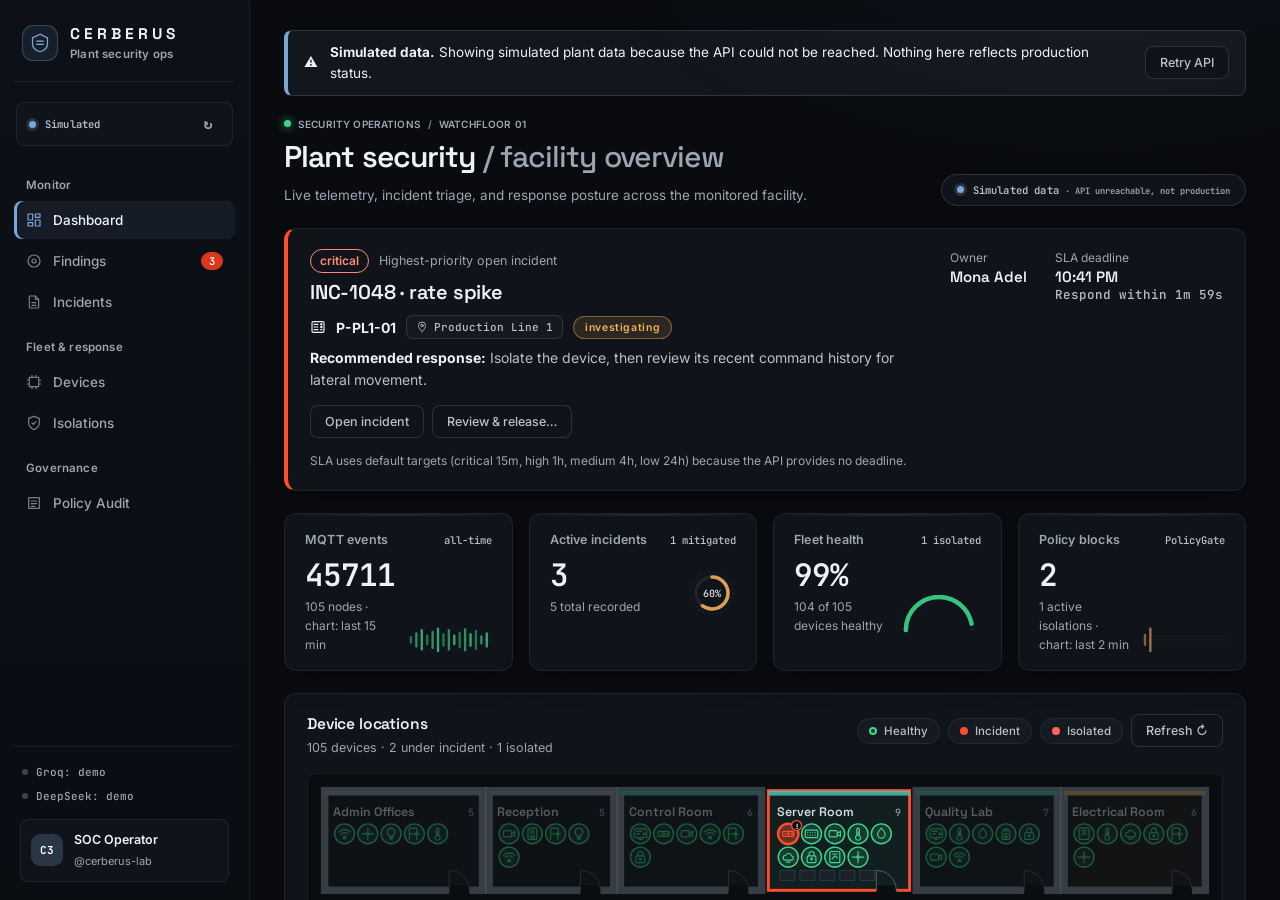
==== commit 24a950f0: "feat(dashboard): wire SOC UI to live telemetry API" ====
--- a/src/dashboard/static/index.html
+++ b/src/dashboard/static/index.html
@@ -6,115 +6,195 @@
   <title>CERBERUS · SOC</title>
   <link rel="preconnect" href="https://fonts.googleapis.com" />
   <link rel="preconnect" href="https://fonts.gstatic.com" crossorigin />
-  <link href="https://fonts.googleapis.com/css2?family=Barlow:wght@400;500;600&family=Barlow+Semi+Condensed:wght@500;600;700&family=IBM+Plex+Mono:wght@400;500&display=swap" rel="stylesheet" />
+  <link href="https://fonts.googleapis.com/css2?family=Inter:wght@400;500;600;700&family=Space+Grotesk:wght@500;600;700&family=JetBrains+Mono:wght@400;500;600&display=swap" rel="stylesheet" />
   <style>
     /* ───────── Tokens ───────── */
-    :root{--bg:#0b0d0f;--side:#0e1114;--panel:#12161a;--panel2:#171c21;--hover:#1c2228;--line:#222a31;--line2:#2e3841;--text:#e8eaec;--soft:#aab2b9;--muted:#76808a;--accent:#ef461b;--accent2:#ff5a2d;--accent-soft:rgba(239,70,27,.14);--green:#2fbf71;--amber:#e5a23a;--red:#f04438;--blue:#5fa8e0;--mono:"IBM Plex Mono",ui-monospace,Menlo,monospace;--head:"Barlow Semi Condensed","Barlow",sans-serif}
+    :root{
+      --bg:#090b0f;
+      --side:#0b0e13;
+      --panel:#10141a;
+      --panel2:#151a21;
+      --panel3:#1b212a;
+      --hover:#1e2530;
+      --line:rgba(255,255,255,.065);
+      --line2:rgba(255,255,255,.12);
+      --text:#eef1f5;
+      --soft:#b8c0ca;
+      --muted:#7c8693;
+      --faint:#5a646f;
+      --accent:#ff4d2e;
+      --accent2:#ff7050;
+      --accent-soft:rgba(255,77,46,.13);
+      --green:#3dd68c;
+      --amber:#f2b15a;
+      --red:#ff6161;
+      --blue:#6fb3f2;
+      --r-lg:12px;--r-md:8px;--r-sm:6px;
+      --shadow:0 1px 2px rgba(0,0,0,.35),0 10px 28px -14px rgba(0,0,0,.55);
+      --shadow-lg:0 16px 48px -14px rgba(0,0,0,.65);
+      --mono:"JetBrains Mono",ui-monospace,Menlo,monospace;
+      --head:"Space Grotesk","Inter",sans-serif;
+    }
     *{box-sizing:border-box;margin:0;padding:0}
     html,body{height:100%}
-    body{background:var(--bg);color:var(--text);font:14px/1.45 "Barlow",-apple-system,"Segoe UI",sans-serif;display:flex;overflow:hidden;-webkit-font-smoothing:antialiased}
-    button{font:inherit;color:inherit}
-    code{font:11.5px var(--mono);color:#e0c4ba;background:rgba(255,255,255,.04);padding:1px 5px;border-radius:3px}
+    body{
+      background:var(--bg);color:var(--text);
+      font:14px/1.55 "Inter",-apple-system,"Segoe UI",sans-serif;
+      display:flex;overflow:hidden;-webkit-font-smoothing:antialiased;
+    }
+    body::before{content:"";position:fixed;inset:0;pointer-events:none;z-index:0;
+      background:
+        radial-gradient(1100px 480px at 85% -12%,rgba(255,77,46,.055),transparent 60%),
+        radial-gradient(900px 600px at -12% 112%,rgba(111,179,242,.045),transparent 60%);
+    }
+    button{font:inherit;color:inherit;background:none;border:0;cursor:pointer}
+    code{font:500 11.5px var(--mono);color:var(--soft);background:rgba(255,255,255,.05);border:1px solid var(--line);padding:2px 7px;border-radius:5px;white-space:nowrap}
+    ::selection{background:rgba(255,77,46,.32);color:#fff}
+    :focus-visible{outline:2px solid rgba(255,112,80,.65);outline-offset:2px}
+    ::-webkit-scrollbar{width:9px;height:9px}
+    ::-webkit-scrollbar-track{background:transparent}
+    ::-webkit-scrollbar-thumb{background:#232a33;border-radius:8px;border:2px solid var(--bg)}
+    ::-webkit-scrollbar-thumb:hover{background:#2e3742}
 
     /* ───────── Sidebar ───────── */
-    .sidebar{width:216px;flex-shrink:0;background:var(--side);border-right:1px solid var(--line);display:flex;flex-direction:column;padding:18px 12px 14px;gap:16px}
-    .brand{display:flex;align-items:center;justify-content:space-between;padding:2px 8px 14px;border-bottom:1px solid var(--line);font:600 12px var(--mono);letter-spacing:.26em}
-    .brand-dot{width:7px;height:7px;border-radius:50%;background:var(--green);box-shadow:0 0 0 3px rgba(47,191,113,.16)}
+    .sidebar{width:250px;flex-shrink:0;position:relative;z-index:2;display:flex;flex-direction:column;gap:4px;padding:22px 14px 18px;
+      background:linear-gradient(180deg,#0d1016 0%,#0a0d12 100%);border-right:1px solid var(--line)}
+    .brand{display:flex;align-items:center;gap:12px;padding:2px 8px 20px;border-bottom:1px solid var(--line)}
+    .brand .logo{width:36px;height:36px;flex-shrink:0;padding:7px;color:var(--accent);
+      background:linear-gradient(135deg,rgba(255,77,46,.2),rgba(255,77,46,.04));
+      border:1px solid rgba(255,77,46,.35);border-radius:11px;
+      box-shadow:0 0 26px -6px rgba(255,77,46,.5),inset 0 1px 0 rgba(255,255,255,.08)}
+    .brand b{display:block;font:700 15.5px var(--head);letter-spacing:.26em}
+    .brand small{display:block;margin-top:3px;font:600 9px "Inter";letter-spacing:.2em;text-transform:uppercase;color:var(--muted)}
+    .brand-dot{width:7px;height:7px;border-radius:50%;background:var(--green);box-shadow:0 0 0 3px rgba(61,214,140,.16),0 0 10px rgba(61,214,140,.7)}
+    .side-live{display:flex;align-items:center;gap:9px;margin:16px 2px 8px;padding:9px 12px;
+      background:var(--panel);border:1px solid var(--line);border-radius:var(--r-md);
+      font:600 10.5px var(--mono);letter-spacing:.08em;text-transform:uppercase;color:var(--soft)}
+    .side-live button{margin-left:auto;width:24px;height:24px;display:grid;place-items:center;border-radius:6px;color:var(--muted);font-size:15px;transition:.15s}
+    .side-live button:hover{color:var(--accent);background:var(--accent-soft)}
+    .nav{display:flex;flex-direction:column;gap:3px;flex:1;padding-top:4px}
+    .nav-sec{padding:16px 12px 6px;font:600 9.5px "Inter";letter-spacing:.2em;text-transform:uppercase;color:var(--faint)}
+    .nav-item{position:relative;display:flex;align-items:center;gap:11px;height:38px;padding:0 12px;border-radius:var(--r-md);
+      color:var(--muted);font:500 13.5px "Inter";text-align:left;transition:.15s}
+    .nav-item svg{width:16px;height:16px;flex-shrink:0;opacity:.75;transition:.15s}
+    .nav-item:hover{color:var(--soft);background:rgba(255,255,255,.035)}
+    .nav-item.active{color:var(--text);background:linear-gradient(90deg,var(--accent-soft),rgba(255,77,46,.02));box-shadow:inset 3px 0 0 var(--accent)}
+    .nav-item.active svg{color:var(--accent);opacity:1}
+    .nav-badge{margin-left:auto;font:600 10.5px var(--mono);padding:2px 8px;border-radius:99px;background:var(--accent);color:#fff;
+      box-shadow:0 0 14px -3px rgba(255,77,46,.7)}
+    .sidebar-foot{border-top:1px solid var(--line);padding:16px 6px 0;display:flex;flex-direction:column;gap:14px}
+    .llm-row{display:flex;flex-direction:column;gap:6px}
+    .llm-chip{display:flex;align-items:center;gap:8px;font:500 11px var(--mono);color:var(--muted);padding:2px 2px}
+    .llm-chip::before{content:"";width:6px;height:6px;border-radius:50%;background:#3b444c}
+    .llm-chip.live{color:var(--soft)}.llm-chip.live::before{background:var(--green);box-shadow:0 0 8px rgba(61,214,140,.8)}
+    .user-card{display:flex;align-items:center;gap:11px;padding:10px;border-radius:var(--r-md);background:var(--panel);border:1px solid var(--line)}
+    .avatar{width:32px;height:32px;border-radius:9px;background:linear-gradient(135deg,var(--accent),#c0261c);display:grid;place-items:center;font:700 11px var(--mono);color:#fff;box-shadow:0 4px 12px -4px rgba(255,77,46,.6)}
+    .user-meta strong{display:block;font-size:12.5px;font-weight:600}.user-meta span{font-size:11px;color:var(--muted)}
+
+    /* ───────── Layout / headers ───────── */
+    .main{position:relative;z-index:1;flex:1;min-width:0;overflow-y:auto;padding:30px 34px 44px;display:flex;flex-direction:column;gap:22px}
+    .topbar,.command-intro{display:flex;align-items:flex-end;justify-content:space-between;gap:20px}
+    .topbar{padding-bottom:18px;border-bottom:1px solid var(--line)}
+    .crumb,.command-eyebrow{display:flex;align-items:center;gap:7px;font:500 11px "Inter";letter-spacing:.05em;color:var(--faint);margin-bottom:7px}
+    .crumb span{color:var(--faint)}
+    .command-eyebrow{font:600 10px "Inter";letter-spacing:.22em;text-transform:uppercase;color:var(--accent)}
+    .page-title{font:600 24px var(--head);letter-spacing:-.02em}
+    .command-title{font:600 30px var(--head);letter-spacing:-.03em}
+    .command-title span{color:var(--muted);font-weight:500}
+    .command-copy{color:var(--muted);font-size:13.5px;margin-top:9px;max-width:620px}
+    .command-status{display:flex;align-items:center;gap:9px;padding:8px 15px;border:1px solid var(--line2);border-radius:99px;background:var(--panel);
+      font:600 10.5px var(--mono);letter-spacing:.08em;text-transform:uppercase;color:var(--soft);box-shadow:var(--shadow)}
+    .command-status small{color:var(--muted);text-transform:none;letter-spacing:0}
+    .command-status i,.stream-indicator i,.command-eyebrow i{width:7px;height:7px;border-radius:50%;background:var(--green);box-shadow:0 0 8px rgba(61,214,140,.8);animation:blink 2.4s infinite}
+    .top-actions{display:flex;gap:8px;align-items:center}
+
+    /* ───────── Controls ───────── */
+    .btn-ghost{display:inline-flex;align-items:center;gap:7px;height:33px;padding:0 14px;background:var(--panel);color:var(--soft);
+      border:1px solid var(--line2);border-radius:var(--r-md);font:500 12.5px "Inter";transition:.15s;white-space:nowrap}
+    .btn-ghost:hover{background:var(--hover);color:var(--text);border-color:rgba(255,255,255,.18)}
+    .btn-ghost.active{background:var(--accent-soft);border-color:rgba(255,77,46,.45);color:#ff9d85}
+    .btn-danger{background:rgba(255,97,97,.1);color:#ff9d94;border:1px solid rgba(255,97,97,.35);border-radius:var(--r-md);padding:7px 13px;font:600 12px "Inter";transition:.15s;white-space:nowrap}
+    .btn-danger:hover{background:rgba(255,97,97,.2);border-color:rgba(255,97,97,.55)}
+    .select-dark,.input-dark{height:35px;background:var(--panel);color:var(--soft);border:1px solid var(--line2);border-radius:var(--r-md);
+      padding:0 12px;font:400 13px "Inter";cursor:pointer;transition:.15s}
+    .select-dark{appearance:none;padding-right:32px;
+      background-image:url('data:image/svg+xml;utf8,<svg xmlns="http://www.w3.org/2000/svg" width="12" height="12" viewBox="0 0 24 24" fill="none" stroke="%237c8693" stroke-width="2.4" stroke-linecap="round" stroke-linejoin="round"><path d="m6 9 6 6 6-6"/></svg>');
+      background-repeat:no-repeat;background-position:right 11px center}
+    .input-dark{cursor:text}
+    .input-dark::placeholder{color:var(--faint)}
+    .input-dark:focus,.select-dark:focus{outline:none;border-color:var(--accent);box-shadow:0 0 0 3px rgba(255,77,46,.15)}
+    .icon-search{padding-left:36px;
+      background-image:url('data:image/svg+xml;utf8,<svg xmlns="http://www.w3.org/2000/svg" width="14" height="14" viewBox="0 0 24 24" fill="none" stroke="%237c8693" stroke-width="2.2" stroke-linecap="round"><circle cx="11" cy="11" r="7"/><path d="m20 20-3.5-3.5"/></svg>');
+      background-repeat:no-repeat;background-position:12px center}
+    .filter-bar{display:flex;gap:10px;align-items:center;padding:12px;background:var(--panel);border:1px solid var(--line);border-radius:var(--r-lg)}
+    .filter-bar .input-dark{flex:1;max-width:440px;height:36px}
     .cta-split{display:grid;grid-template-columns:1fr 34px;gap:1px}
-    .cta-btn{background:var(--accent);color:#fff;border:0;height:34px;font-size:12.5px;font-weight:600;cursor:pointer;display:flex;align-items:center;justify-content:center;transition:background .15s}
-    .cta-btn:first-child{border-radius:4px 0 0 4px}.cta-btn:last-child{border-radius:0 4px 4px 0;font-size:16px}.cta-btn:hover{background:var(--accent2)}
-    .nav{display:flex;flex-direction:column;gap:2px;flex:1}
-    .nav-item{display:flex;align-items:center;gap:10px;padding:8px 10px;border-radius:4px;color:var(--muted);background:transparent;border:0;border-left:2px solid transparent;cursor:pointer;font-size:12.5px;font-weight:500;text-align:left;transition:.12s}
-    .nav-item svg{width:15px;height:15px;flex-shrink:0;opacity:.8}
-    .nav-item:hover{color:var(--soft);background:var(--panel)}
-    .nav-item.active{color:var(--text);background:var(--panel2);border-left-color:var(--accent)}
-    .nav-item.active svg{color:var(--accent);opacity:1}
-    .nav-badge{margin-left:auto;font:600 10px var(--mono);padding:1px 6px;border-radius:3px;background:var(--accent-soft);color:#ff8a66}
-    .sidebar-foot{border-top:1px solid var(--line);padding-top:12px;display:flex;flex-direction:column;gap:10px}
-    .llm-row{display:flex;gap:6px;flex-wrap:wrap}
-    .llm-chip{font:10px var(--mono);padding:2px 7px;border-radius:3px;border:1px solid var(--line2);background:var(--panel);color:var(--muted)}
-    .llm-chip.live{border-color:rgba(47,191,113,.45);color:#7ee0a8}
-    .user-card{display:flex;align-items:center;gap:10px;padding:6px;border-radius:5px;background:var(--panel)}
-    .avatar{width:28px;height:28px;border-radius:5px;background:var(--accent);display:grid;place-items:center;font:700 11px var(--mono)}
-    .user-meta strong{display:block;font-size:12px}.user-meta span{font-size:11px;color:var(--muted)}
-
-    /* ───────── Layout / headers ───────── */
-    .main{flex:1;min-width:0;overflow-y:auto;padding:24px 28px 32px;display:flex;flex-direction:column;gap:16px}
-    .main::-webkit-scrollbar{width:8px}.main::-webkit-scrollbar-thumb{background:var(--line2);border-radius:4px}
-    .topbar,.command-intro{display:flex;align-items:center;justify-content:space-between;gap:16px}
-    .crumb,.command-eyebrow{font:600 10px var(--mono);letter-spacing:.12em;text-transform:uppercase;color:var(--muted);margin-bottom:5px;display:flex;align-items:center;gap:6px}
-    .command-eyebrow{color:var(--accent)}
-    .page-title,.command-title{font-size:22px;font-weight:600;letter-spacing:-.02em}
-    .command-title span{color:var(--muted);font-weight:400}
-    .command-copy{color:var(--muted);font-size:12.5px;margin-top:2px}
-    .command-status{display:flex;align-items:center;gap:8px;padding:6px 12px;border:1px solid var(--line);border-radius:4px;background:var(--panel);font:500 10px var(--mono);letter-spacing:.06em;color:var(--soft)}
-    .command-status small{color:var(--muted)}
-    .command-status i,.stream-indicator i,.command-eyebrow i{width:6px;height:6px;border-radius:50%;background:var(--green);animation:blink 2s infinite}
-    .top-actions{display:flex;gap:8px}
-
-    /* ───────── Controls ───────── */
-    .btn-ghost,.select-dark,.input-dark{background:var(--panel);color:var(--soft);border:1px solid var(--line2);border-radius:4px;padding:6px 11px;font-size:12px;cursor:pointer;transition:.12s}
-    .btn-ghost:hover{background:var(--hover);color:var(--text)}
-    .btn-ghost.active{background:var(--accent-soft);border-color:rgba(239,70,27,.45);color:#ff9d80}
-    .btn-danger{background:rgba(240,68,56,.12);color:#ff8a80;border:1px solid rgba(240,68,56,.4);border-radius:4px;padding:5px 10px;font-size:11.5px;cursor:pointer}
-    .btn-danger:hover{background:rgba(240,68,56,.22)}
-    .input-dark{cursor:text;min-width:280px}
-    .input-dark:focus,.select-dark:focus{outline:none;border-color:var(--accent)}
-    .filter-bar{display:flex;gap:8px}
-    button:focus-visible{outline:2px solid var(--accent2);outline-offset:2px}
+    .cta-btn{background:linear-gradient(180deg,var(--accent2),var(--accent));color:#fff;height:36px;padding:0 16px;font:600 13px "Inter";
+      display:inline-flex;align-items:center;justify-content:center;gap:8px;border-radius:var(--r-md);
+      box-shadow:0 6px 18px -6px rgba(255,77,46,.55),inset 0 1px 0 rgba(255,255,255,.2);transition:.15s}
+    .cta-btn:hover{filter:brightness(1.12)}
+    .text-link{background:none;border:0;color:#ff8d75;font:600 11px "Inter";letter-spacing:.09em;text-transform:uppercase;cursor:pointer;transition:.15s}
+    .text-link:hover{color:var(--accent2)}
 
     /* ───────── Cards / KPIs ───────── */
-    .card{background:var(--panel);border:1px solid var(--line);border-radius:6px;padding:16px 18px}
-    .card-head{display:flex;justify-content:space-between;align-items:flex-start;gap:12px;margin-bottom:14px}
-    .card-title{font-size:14px;font-weight:600}.card-sub{font-size:11.5px;color:var(--muted);margin-top:2px}
-    .panel-index{font:600 9.5px var(--mono);letter-spacing:.14em;color:var(--accent);margin-bottom:4px}
-    .kpi-grid{display:grid;grid-template-columns:repeat(4,minmax(0,1fr));gap:12px}
-    .kpi-card{background:var(--panel);border:1px solid var(--line);border-radius:6px;padding:14px 16px}
-    .kpi-head{display:flex;justify-content:space-between;font:500 10px var(--mono);text-transform:uppercase;letter-spacing:.08em;color:var(--muted)}
-    .kpi-delta{color:var(--soft)}
-    .kpi-body{display:flex;justify-content:space-between;align-items:flex-end;margin-top:10px;gap:8px}
-    .kpi-num{font:500 28px/1 var(--mono);letter-spacing:-.04em}
-    .kpi-sub{margin-top:6px;font-size:11px;color:var(--muted)}
-    .kpi-body svg{flex-shrink:0;max-width:46%;height:auto}
+    .card{background:var(--panel);border:1px solid var(--line);border-radius:var(--r-lg);padding:20px 22px;box-shadow:var(--shadow)}
+    .card-head{display:flex;justify-content:space-between;align-items:flex-start;gap:14px;margin-bottom:16px}
+    .card-title{font:600 15.5px var(--head);letter-spacing:-.01em}.card-sub{font-size:12.5px;color:var(--muted);margin-top:4px}
+    .panel-index{font:600 9.5px var(--mono);letter-spacing:.18em;color:var(--faint);margin-bottom:6px;text-transform:uppercase}
+    .panel-index span{color:var(--accent)}
+    .kpi-grid{display:grid;grid-template-columns:repeat(4,minmax(0,1fr));gap:16px}
+    .kpi-card{position:relative;overflow:hidden;background:var(--panel);border:1px solid var(--line);border-radius:var(--r-lg);padding:18px 20px 16px;
+      box-shadow:var(--shadow);transition:transform .18s,border-color .18s}
+    .kpi-card:hover{transform:translateY(-2px);border-color:var(--line2)}
+    .kpi-card::before{content:"";position:absolute;inset:0 0 auto;height:2px;background:linear-gradient(90deg,transparent,rgba(255,255,255,.09),transparent)}
+    .kpi-card:nth-child(2)::after{content:"";position:absolute;top:-42px;right:-42px;width:130px;height:130px;border-radius:50%;
+      background:radial-gradient(circle,rgba(255,77,46,.16),transparent 70%);pointer-events:none}
+    .kpi-head{display:flex;justify-content:space-between;align-items:center;font:600 10.5px "Inter";letter-spacing:.12em;text-transform:uppercase;color:var(--muted)}
+    .kpi-delta{font:500 10.5px var(--mono);letter-spacing:0;text-transform:none;color:var(--soft)}
+    .kpi-body{display:flex;justify-content:space-between;align-items:flex-end;margin-top:12px;gap:10px}
+    .kpi-num{font:600 31px/1 var(--mono);letter-spacing:-.03em}
+    .kpi-sub{margin-top:8px;font-size:12px;color:var(--muted)}
+    .kpi-body svg{flex-shrink:0;max-width:44%;height:auto;opacity:.9}
 
     /* ───────── Floor plan ───────── */
-    .plan-legend{display:flex;align-items:center;gap:14px;font-size:12.5px;color:var(--soft)}
-    .plan-legend span{display:flex;align-items:center;gap:6px}
-    .plan-legend i{width:10px;height:10px;border-radius:50%;border:2px solid var(--green);background:rgba(47,191,113,.16)}
+    .plan-legend{display:flex;align-items:center;gap:8px;flex-wrap:wrap}
+    .plan-legend span{display:flex;align-items:center;gap:7px;padding:5px 11px;background:var(--panel2);border:1px solid var(--line);border-radius:99px;font:500 11.5px "Inter";color:var(--soft)}
+    .plan-legend i{width:8px;height:8px;border-radius:50%;border:2px solid var(--green);background:rgba(61,214,140,.18)}
     .plan-legend i.alert{border-color:var(--accent);background:var(--accent)}.plan-legend i.iso{border-color:var(--red);background:var(--red)}
-    .plan-stage{border:1px solid var(--line);border-radius:2px;background:#0a0d0f}
+    .plan-stage{border:1px solid var(--line);border-radius:var(--r-md);background:#0a0d10;overflow:hidden}
     .plan-stage svg{display:block;width:100%;height:auto}
-    .fp-fill{fill:#101418;stroke:#4a555e;stroke-width:3}
-    .z-office .fp-fill{fill:#11171c}.z-it .fp-fill{fill:#0f1a20}.z-util .fp-fill{fill:#181510}.z-store .fp-fill{fill:#12151a}
+    .fp-fill{fill:#101418;stroke:#454f59;stroke-width:3}
+    .z-office .fp-fill{fill:#12171d}.z-it .fp-fill{fill:#0f1a21}.z-util .fp-fill{fill:#1a1610}.z-store .fp-fill{fill:#13161c}
     .z-prod .fp-fill{fill:url(#fpHatch)}.z-out .fp-fill{fill:url(#fpHatchO);stroke-dasharray:7 4}
     .fp-room.alert .fp-fill{stroke:var(--accent);stroke-width:3.5;stroke-dasharray:none}.fp-room.iso .fp-fill{stroke:var(--red);stroke-width:3.5;stroke-dasharray:none}
     .fp-label{font:600 12px var(--head);letter-spacing:.09em;fill:#8d98a1}.fp-count{font:500 11px var(--mono);fill:#aab2b9}
-    .fp-prop{fill:none;stroke:#2f3a42;stroke-width:1.2}.fp-prop-f{fill:#171d23;stroke:#2f3a42;stroke-width:1}
-    .fp-gap{stroke:#0a0d0f;stroke-width:6}.fp-swing{fill:none;stroke:#56626c;stroke-width:1.1}
-    .fp-corr{stroke:#26303a;stroke-width:1.2;stroke-dasharray:10 6}.fp-corr-t{font:500 11px var(--head);letter-spacing:.5em;fill:#46525c;text-anchor:middle}
+    .fp-prop{fill:none;stroke:#333e47;stroke-width:1.2}.fp-prop-f{fill:#1a2129;stroke:#333e47;stroke-width:1}
+    .fp-gap{stroke:#0a0d0f;stroke-width:6}.fp-swing{fill:none;stroke:#5a6670;stroke-width:1.1}
+    .fp-corr{stroke:#2a343f;stroke-width:1.2;stroke-dasharray:10 6}.fp-corr-t{font:500 11px var(--head);letter-spacing:.5em;fill:#4a5866;text-anchor:middle}
     .fp-dev{cursor:pointer}
-    .fp-mk{fill:rgba(47,191,113,.16);stroke:var(--green);stroke-width:1.7;stroke-linejoin:round}
-    .fp-dev.alert .fp-mk{fill:rgba(239,70,27,.38);stroke:var(--accent);stroke-width:2.1}
-    .fp-dev.iso .fp-mk{fill:rgba(240,68,56,.5);stroke:var(--red);stroke-dasharray:2.5 2}
+    .fp-mk{fill:rgba(61,214,140,.15);stroke:var(--green);stroke-width:1.7;stroke-linejoin:round}
+    .fp-dev.alert .fp-mk{fill:rgba(255,77,46,.38);stroke:var(--accent);stroke-width:2.1}
+    .fp-dev.iso .fp-mk{fill:rgba(255,97,97,.5);stroke:var(--red);stroke-dasharray:2.5 2}
     .fp-ring{fill:none;stroke:transparent;transform-box:fill-box;transform-origin:center}
     .fp-dev.alert .fp-ring{stroke:var(--accent);animation:ring 1.8s ease-out infinite}
     .fp-dev:hover .fp-mk{stroke-width:2.8;filter:brightness(1.5)}
-    .fp-tip{position:fixed;z-index:50;display:none;pointer-events:none;background:#0b0e11;border:1px solid var(--line2);border-radius:2px;padding:10px 12px;min-width:210px;font-size:13px;box-shadow:0 10px 28px rgba(0,0,0,.55)}
-    .fp-tip b{display:block;font:500 12.5px var(--mono);margin-bottom:6px}
-    .fp-tip div{display:flex;justify-content:space-between;gap:16px;color:var(--muted);padding:1px 0}.fp-tip div span{color:var(--text)}
-    .fp-tip .dev-tip-head{display:flex;justify-content:flex-start;align-items:center;gap:7px;margin-bottom:6px}.fp-tip .dev-tip-head b{margin-bottom:0}
+    .fp-tip{position:fixed;z-index:50;display:none;pointer-events:none;background:#0d1117;border:1px solid var(--line2);border-radius:10px;padding:13px 15px;min-width:220px;font-size:13px;box-shadow:var(--shadow-lg)}
+    .fp-tip b{display:block;font:500 12.5px var(--mono);margin-bottom:8px}
+    .fp-tip div{display:flex;justify-content:space-between;gap:18px;color:var(--muted);padding:2.5px 0;font-size:12px}.fp-tip div span{color:var(--text);font-weight:500}
+    .fp-tip .dev-tip-head{display:flex;justify-content:flex-start;align-items:center;gap:8px;margin-bottom:8px}.fp-tip .dev-tip-head b{margin-bottom:0}
     .fp-tip .dev-tip-head .dev-ico{color:var(--muted)}
-    .dev-ico{width:15px;height:15px;flex-shrink:0;vertical-align:-3px;fill:none;stroke:currentColor;stroke-width:1.8;stroke-linecap:round;stroke-linejoin:round}
+    .dev-ico{width:16px;height:16px;flex-shrink:0;vertical-align:-3px;fill:none;stroke:currentColor;stroke-width:1.7;stroke-linecap:round;stroke-linejoin:round}
     .dev-ico.lg{width:19px;height:19px;vertical-align:-4px}
-    .dev-cell{display:flex;align-items:center;gap:7px;color:var(--text)}
+    .dev-cell{display:flex;align-items:center;gap:8px;color:var(--text);font-weight:600}
     .dev-cell .dev-ico{color:var(--muted)}
-    .room-badge{display:inline-flex;align-items:center;gap:4px;padding:2px 6px;border:1px solid var(--line2);border-radius:2px;background:var(--panel2);color:var(--soft);font:500 11px var(--mono);white-space:nowrap}
-    .room-badge svg{width:11px;height:11px;fill:none;stroke:currentColor;stroke-width:1.8;stroke-linecap:round;stroke-linejoin:round}
-    .room-roster{display:grid;grid-template-columns:repeat(auto-fill,minmax(225px,1fr));gap:8px;max-height:190px;overflow:auto;padding:10px 12px;border-top:1px solid var(--line)}
-    .roster-room{border:1px solid var(--line);border-radius:2px;padding:8px 9px;background:var(--panel2)}
-    .roster-room>strong{display:block;font:600 11px var(--head);letter-spacing:.06em;color:var(--soft);margin-bottom:6px}
-    .roster-dev{display:flex;align-items:center;gap:6px;font-size:11.5px;color:var(--soft);padding:2px 0}
-    .roster-dev .dev-ico{width:13px;height:13px;color:var(--muted)}
+    .room-badge{display:inline-flex;align-items:center;gap:6px;padding:4px 9px;border:1px solid var(--line2);border-radius:7px;background:var(--panel2);color:var(--soft);font:500 11px var(--mono);white-space:nowrap}
+    .room-badge svg{width:12px;height:12px;fill:none;stroke:currentColor;stroke-width:1.8;stroke-linecap:round;stroke-linejoin:round}
+    .room-roster{display:grid;grid-template-columns:repeat(auto-fill,minmax(235px,1fr));gap:10px;max-height:200px;overflow:auto;padding:14px 14px 4px;border-top:1px solid var(--line);margin:16px -22px -20px}
+    .roster-room{border:1px solid var(--line);border-radius:var(--r-md);padding:10px 11px;background:var(--panel2)}
+    .roster-room>strong{display:block;font:600 10.5px var(--head);letter-spacing:.08em;text-transform:uppercase;color:var(--soft);margin-bottom:7px}
+    .roster-dev{display:flex;align-items:center;gap:7px;font-size:12px;color:var(--soft);padding:3px 0;cursor:pointer;border-radius:4px}
+    .roster-dev:hover{color:var(--text)}
+    .roster-dev .dev-ico{width:14px;height:14px;color:var(--muted)}
     .fp-dev .fp-ico path,.fp-dev .fp-ico circle,.fp-dev .fp-ico rect{fill:none;stroke:var(--green);stroke-width:1.9;stroke-linecap:round;stroke-linejoin:round}
     .fp-dev.alert .fp-ico path,.fp-dev.alert .fp-ico circle,.fp-dev.alert .fp-ico rect{stroke:var(--accent)}
     .fp-dev.iso .fp-ico path,.fp-dev.iso .fp-ico circle,.fp-dev.iso .fp-ico rect{stroke:var(--red)}
@@ -122,34 +202,38 @@
     @keyframes blink{50%{opacity:.35}}
 
     /* ───────── Feed / priority queue ───────── */
-    .lower-grid{display:grid;grid-template-columns:minmax(0,1.15fr) minmax(0,.85fr);gap:12px}
+    .lower-grid{display:grid;grid-template-columns:minmax(0,1.15fr) minmax(0,.85fr);gap:16px}
     .feed,.incident-highlights{display:flex;flex-direction:column}
-    .feed-item,.highlight-item{display:flex;align-items:center;gap:12px;padding:10px 4px;border:0;border-top:1px solid var(--line);background:transparent;text-align:left;cursor:pointer;width:100%;transition:.12s}
+    .feed-item,.highlight-item{display:flex;align-items:center;gap:13px;padding:12px 10px;border:0;border-top:1px solid var(--line);border-radius:var(--r-md);background:transparent;text-align:left;cursor:pointer;width:100%;transition:.14s}
+    .feed-item:first-child,.highlight-item:first-child{border-top:0}
     .feed-item:hover,.highlight-item:hover{background:var(--panel2)}
-    .feed-ico{width:26px;height:26px;border-radius:4px;display:grid;place-items:center;background:var(--panel2);border:1px solid var(--line2);font:600 12px var(--mono);color:var(--muted);flex-shrink:0}
-    .feed-ico.crit{color:#ff8a66;background:var(--accent-soft);border-color:rgba(239,70,27,.35)}
-    .feed-main,.highlight-copy{flex:1;min-width:0}.feed-main strong,.highlight-copy strong{display:block;font-size:12.5px;font-weight:500}
-    .feed-main span{font-size:11px;color:var(--muted)}
-    .feed-arrow,.highlight-arrow{color:var(--muted)}
-    .text-link{background:none;border:0;color:#ff8a66;font:600 10px var(--mono);text-transform:uppercase;letter-spacing:.06em;cursor:pointer}
-    .severity-mark{width:3px;height:30px;border-radius:2px;background:var(--sev,var(--red))}
-    .highlight-copy small,.highlight-meta small{font:10px var(--mono);color:var(--muted)}
-    .highlight-meta{display:flex;flex-direction:column;align-items:flex-end;gap:3px}
-    .severity-label{font:600 9.5px var(--mono);letter-spacing:.08em;text-transform:uppercase;color:var(--red)}
+    .feed-ico{width:32px;height:32px;border-radius:9px;display:grid;place-items:center;background:var(--panel2);border:1px solid var(--line2);font:600 13px var(--mono);color:var(--muted);flex-shrink:0}
+    .feed-ico.crit{color:#ff8d75;background:var(--accent-soft);border-color:rgba(255,77,46,.35);box-shadow:0 0 16px -5px rgba(255,77,46,.55)}
+    .feed-main,.highlight-copy{flex:1;min-width:0}.feed-main strong,.highlight-copy strong{display:block;font-size:13px;font-weight:600}
+    .feed-main span{font-size:12px;color:var(--muted)}
+    .feed-arrow,.highlight-arrow{color:var(--faint);transition:.14s}
+    .feed-item:hover .feed-arrow,.highlight-item:hover .highlight-arrow{color:var(--accent);transform:translateX(2px)}
+    .severity-mark{width:3px;height:34px;border-radius:2px;background:var(--sev,var(--red))}
+    .highlight-copy small,.highlight-meta small{font:500 10.5px var(--mono);color:var(--muted)}
+    .highlight-meta{display:flex;flex-direction:column;align-items:flex-end;gap:4px}
+    .severity-label{font:600 9.5px "Inter";letter-spacing:.1em;text-transform:uppercase;color:var(--red)}
     .severity-label.high{color:var(--accent)}.severity-label.medium{color:var(--amber)}.severity-label.low{color:var(--green)}
-    .empty-feed{display:flex;flex-direction:column;align-items:center;gap:4px;padding:34px 0;color:var(--muted);font-size:12px}
-    .empty-feed strong{color:var(--soft)}.empty-feed-mark{font-size:22px}
+    .empty-feed{display:flex;flex-direction:column;align-items:center;gap:6px;padding:42px 0;color:var(--muted);font-size:12.5px}
+    .empty-feed strong{color:var(--soft);font-size:13.5px}.empty-feed-mark{font-size:24px;color:var(--faint)}
 
     /* ───────── Tables / pills ───────── */
-    .table-wrap{border:1px solid var(--line);border-radius:6px;background:var(--panel);overflow:auto}
+    .table-wrap{border:1px solid var(--line);border-radius:var(--r-lg);background:var(--panel);overflow:auto;box-shadow:var(--shadow)}
     table{width:100%;border-collapse:collapse}
-    th{text-align:left;padding:10px 14px;font:600 10px var(--mono);letter-spacing:.1em;text-transform:uppercase;color:var(--muted);background:var(--panel2);border-bottom:1px solid var(--line)}
-    td{padding:11px 14px;border-bottom:1px solid var(--line);font-size:12.5px;color:var(--soft)}
+    th{text-align:left;padding:14px 18px;font:600 10px "Inter";letter-spacing:.14em;text-transform:uppercase;color:var(--muted);background:var(--panel2);border-bottom:1px solid var(--line);white-space:nowrap}
+    td{padding:14px 18px;border-bottom:1px solid var(--line);font-size:13px;color:var(--soft)}
     tr:last-child td{border-bottom:0}td strong{color:var(--text);font-weight:600}
-    tr.click-row{cursor:pointer}tr.click-row:hover td{background:var(--panel2)}
-    .sev-critical{--sev:#ff3b30}.sev-high{--sev:var(--accent)}.sev-medium{--sev:var(--amber)}.sev-low{--sev:var(--green)}
-    .sev-dot{display:inline-block;width:7px;height:7px;border-radius:50%;background:var(--sev,var(--muted));margin-right:6px}
-    .pill-status{--c:var(--soft);display:inline-flex;align-items:center;gap:6px;padding:2px 8px;border-radius:3px;font:500 10.5px var(--mono);text-transform:uppercase;letter-spacing:.04em;color:var(--c);border:1px solid color-mix(in srgb,var(--c) 40%,transparent);background:color-mix(in srgb,var(--c) 12%,transparent)}
+    tr.click-row{cursor:pointer}tr.click-row:hover td{background:rgba(255,255,255,.025)}
+    .sev-critical{--sev:#ff5252}.sev-high{--sev:var(--accent)}.sev-medium{--sev:var(--amber)}.sev-low{--sev:var(--green)}
+    .sev-dot{display:inline-block;width:7px;height:7px;border-radius:50%;background:var(--sev,var(--muted));margin-right:7px;flex-shrink:0}
+    .sev-critical .sev-dot{box-shadow:0 0 8px rgba(255,82,82,.8)}
+    .pill-status{--c:var(--soft);display:inline-flex;align-items:center;gap:6px;padding:4px 11px;border-radius:99px;
+      font:600 10.5px "Inter";letter-spacing:.06em;text-transform:uppercase;color:var(--c);
+      border:1px solid color-mix(in srgb,var(--c) 42%,transparent);background:color-mix(in srgb,var(--c) 12%,transparent);white-space:nowrap}
     .pill-status .sev-dot{margin:0}
     .pill-status.open{--c:var(--accent)}.pill-status.investigating{--c:var(--amber)}.pill-status.mitigated{--c:var(--blue)}
     .pill-status.resolved,.pill-status.ALLOW,.pill-status.online,.pill-status.healthy,.pill-status.normal,.pill-status.ok{--c:var(--green)}
@@ -157,98 +241,166 @@
     .pill-status[class*="sev-"]{--c:var(--sev)}
 
     /* ───────── Kanban ───────── */
-    .kanban{display:grid;grid-template-columns:repeat(4,minmax(210px,1fr));gap:12px;align-items:start}
-    .k-col{background:var(--panel);border:1px solid var(--line);border-radius:6px;padding:10px;display:flex;flex-direction:column;gap:8px;min-height:140px}
-    .k-col-head{display:flex;align-items:center;padding:2px 4px 8px;border-bottom:1px solid var(--line);font:600 10.5px var(--mono);letter-spacing:.08em;text-transform:uppercase;color:var(--soft)}
-    .k-card{background:var(--panel2);border:1px solid var(--line);border-left:3px solid var(--sev,var(--line2));border-radius:4px;padding:10px 12px;cursor:pointer;transition:.12s}
-    .k-card:hover{background:var(--hover);border-color:var(--line2);border-left-color:var(--sev)}
+    .kanban{display:grid;grid-template-columns:repeat(4,minmax(220px,1fr));gap:14px;align-items:start}
+    .k-col{background:rgba(255,255,255,.02);border:1px solid var(--line);border-radius:var(--r-lg);padding:12px;display:flex;flex-direction:column;gap:9px;min-height:150px}
+    .k-col-head{display:flex;align-items:center;gap:8px;padding:4px 6px 10px;border-bottom:1px solid var(--line);font:600 10.5px "Inter";letter-spacing:.12em;text-transform:uppercase;color:var(--soft)}
+    .k-card{background:var(--panel2);border:1px solid var(--line);border-left:3px solid var(--sev,var(--line2));border-radius:var(--r-md);padding:13px 14px;cursor:pointer;transition:.16s;box-shadow:var(--shadow)}
+    .k-card:hover{transform:translateY(-2px);background:var(--hover);border-color:var(--line2);border-left-color:var(--sev)}
     .k-top,.k-foot{display:flex;justify-content:space-between;align-items:center}
-    .k-id{font:600 11px var(--mono);display:flex;align-items:center}
-    .k-asset{margin:6px 0 8px;font-size:12px;color:var(--soft)}
-    .k-foot{font:10.5px var(--mono);color:var(--muted)}
-    .assignee{width:20px;height:20px;border-radius:4px;background:var(--accent-soft);color:#ff8a66;display:grid;place-items:center;font:600 9px var(--mono)}
+    .k-id{font:600 11.5px var(--mono);display:flex;align-items:center}
+    .k-asset{margin:8px 0 10px;font-size:12.5px;color:var(--soft);display:flex;align-items:center;gap:6px;flex-wrap:wrap}
+    .k-foot{font:500 10.5px var(--mono);color:var(--muted)}
+    .assignee{width:22px;height:22px;border-radius:6px;background:var(--accent-soft);color:#ff8d75;display:grid;place-items:center;font:600 9.5px var(--mono);border:1px solid rgba(255,77,46,.25)}
 
     /* ───────── Incident detail ───────── */
-    .inc-banner{background:var(--panel);border:1px solid var(--line);border-radius:6px;padding:16px 18px 0}
-    .inc-banner-top{display:flex;justify-content:space-between;align-items:center;gap:16px;flex-wrap:wrap;padding-bottom:14px}
-    .inc-meta{display:flex;gap:28px}
-    .inc-meta label{display:block;font:500 9.5px var(--mono);letter-spacing:.1em;text-transform:uppercase;color:var(--muted);margin-bottom:3px}
-    .subtabs{display:flex;gap:4px;border-top:1px solid var(--line)}
-    .subtab{background:none;border:0;border-bottom:2px solid transparent;padding:10px 12px;font:500 11px var(--mono);letter-spacing:.05em;text-transform:uppercase;color:var(--muted);cursor:pointer}
+    .inc-banner{background:linear-gradient(180deg,var(--panel2),var(--panel));border:1px solid var(--line);border-left:4px solid var(--sev,var(--accent));border-radius:var(--r-lg);padding:20px 24px 0;box-shadow:var(--shadow)}
+    .inc-banner-top{display:flex;justify-content:space-between;align-items:center;gap:18px;flex-wrap:wrap;padding-bottom:16px}
+    .inc-banner-top>div:first-child{display:flex;align-items:center;gap:10px;flex-wrap:wrap;font-size:16px}
+    .inc-meta{display:flex;gap:34px;flex-wrap:wrap}
+    .inc-meta label{display:block;font:600 9.5px "Inter";letter-spacing:.14em;text-transform:uppercase;color:var(--muted);margin-bottom:5px}
+    .inc-meta span{font-size:13px;font-weight:500}
+    .subtabs{display:flex;gap:6px;border-top:1px solid var(--line)}
+    .subtab{background:none;border:0;border-bottom:2px solid transparent;padding:13px 15px;font:600 11px "Inter";letter-spacing:.08em;text-transform:uppercase;color:var(--muted);cursor:pointer;transition:.14s}
     .subtab:hover{color:var(--soft)}.subtab.active{color:var(--text);border-bottom-color:var(--accent)}
-    .inc-grid{display:grid;grid-template-columns:1fr 1fr;gap:12px}
+    .inc-grid{display:grid;grid-template-columns:1fr 1fr;gap:16px}
     .kv-list{display:flex;flex-direction:column}
-    .kv-row{display:flex;justify-content:space-between;align-items:center;gap:16px;padding:9px 0;border-bottom:1px solid var(--line);font-size:12.5px}
+    .kv-row{display:flex;justify-content:space-between;align-items:center;gap:18px;padding:11.5px 0;border-bottom:1px solid var(--line);font-size:13px}
     .kv-row:last-child{border:0}.kv-row>span:first-child{color:var(--muted)}
-    .tl-list{display:flex;flex-direction:column;gap:10px}
-    .tl-card{background:var(--panel2);border:1px solid var(--line);border-left:3px solid var(--accent);border-radius:4px;padding:11px 14px;font-size:12.5px}
-    .tl-card pre{margin-top:8px;padding:10px;background:#0b0e11;border:1px solid var(--line);border-radius:4px;font:11px/1.5 var(--mono);color:var(--soft);overflow:auto}
-    .empty-sphere{display:flex;flex-direction:column;align-items:center;gap:10px;padding:48px 0;text-align:center}
-
-    /* ───────── Industrial refinement ───────── */
-    .panel-index{display:none}
-    .card,.kpi-card,.k-col,.table-wrap,.inc-banner,.k-card,.tl-card,.command-status,.btn-ghost,.select-dark,.input-dark,.btn-danger,.cta-btn,.cta-btn:first-child,.cta-btn:last-child,.nav-item,.nav-badge,.llm-chip,.avatar,.user-card,.feed-ico,.assignee,.pill-status,code{border-radius:2px}
-    .page-title,.command-title{font:600 28px var(--head);letter-spacing:0}
-    .command-title span{font-weight:500}
-    .card-title{font:600 17px var(--head)}
-    .crumb,.command-eyebrow{font:500 13px var(--head);letter-spacing:.02em;text-transform:none;color:var(--muted)}
-    .command-eyebrow{color:var(--accent)}
-    .command-eyebrow i,.command-status i,.stream-indicator i{animation:none}
-    .command-status{font:500 12px var(--head);letter-spacing:.06em}
-    th{font:600 12px var(--head);letter-spacing:.07em}
-    td,.kv-row,.tl-card{font-size:13.5px}
-    .kpi-head{font:500 12.5px var(--head);letter-spacing:.05em}
-    .kpi-num{font:600 38px/1 var(--head);letter-spacing:-.01em}
-    .kpi-card{border-top:2px solid var(--line2)}.kpi-card:nth-child(2){border-top-color:var(--accent)}
-    .pill-status{font:600 11.5px var(--head);letter-spacing:.07em}
-    .k-id,.k-foot,.highlight-copy small,.highlight-meta small{font-family:var(--mono);font-size:11px}
-    .tl-card pre{font-family:var(--mono)}
-    .sidebar{background:#0a0c0e}.brand{font:700 16px var(--head);letter-spacing:.34em}
-    .nav-item{font-size:14px}.nav-item.active{background:transparent;border-left-width:3px}
-    .text-link,.subtab,.k-col-head,.severity-label{font-family:var(--head);font-size:12.5px;letter-spacing:.07em}
-    .inc-meta label{font:500 12px var(--head);letter-spacing:.07em}
-
-    /* ───────── Sidebar v2 ───────── */
-    .sidebar{width:236px;padding:0;gap:0;background:#090b0d}
-    .brand{justify-content:flex-start;gap:12px;padding:20px 18px 18px;letter-spacing:0}
-    .brand .logo{width:30px;height:30px;color:var(--accent);flex-shrink:0}
-    .brand b{display:block;font:700 17px var(--head);letter-spacing:.28em}
-    .brand small{display:block;font:500 11.5px var(--head);letter-spacing:.1em;color:var(--muted);text-transform:uppercase}
-    .side-live{display:flex;align-items:center;gap:9px;margin:14px 14px 6px;padding:9px 12px;background:var(--panel);border:1px solid var(--line);border-radius:2px;font:500 12.5px var(--head);letter-spacing:.07em;text-transform:uppercase;color:var(--soft)}
-    .side-live button{margin-left:auto;background:none;border:0;color:var(--muted);cursor:pointer;font-size:16px}.side-live button:hover{color:var(--accent)}
-    .nav{padding:6px 0;gap:0}
-    .nav-sec{padding:16px 18px 6px;font:600 11px var(--head);letter-spacing:.18em;text-transform:uppercase;color:#4d5862}
-    .nav-item{height:38px;padding:0 18px;border-radius:0;border-left:3px solid transparent;font:500 14.5px var(--head);letter-spacing:.02em}
-    .nav-item.active{background:linear-gradient(90deg,rgba(239,70,27,.15),transparent);border-left-color:var(--accent)}
-    .nav-badge{font:600 12px var(--head);background:var(--accent);color:#fff;padding:0 7px;min-width:20px;text-align:center}
-    .sidebar-foot{padding:14px 16px;gap:12px}
-    .llm-row{flex-direction:column;gap:5px}
-    .llm-chip{display:flex;align-items:center;gap:8px;border:0;background:transparent;padding:0;font:500 12px var(--mono);color:var(--muted)}
-    .llm-chip::before{content:"";width:6px;height:6px;border-radius:50%;background:#3b444c}
-    .llm-chip.live{color:var(--soft)}.llm-chip.live::before{background:var(--green)}
-
-    /* ───────── Inner pages ───────── */
-    .topbar{padding-bottom:14px;border-bottom:1px solid var(--line)}
-    .stat-strip{display:grid;grid-template-columns:repeat(auto-fit,minmax(150px,1fr));border:1px solid var(--line);background:var(--panel)}
-    .stat{display:flex;flex-direction:column;gap:2px;text-align:left;padding:12px 16px;background:none;border:0;border-left:3px solid var(--sev,var(--line2));border-right:1px solid var(--line);cursor:pointer;color:var(--muted);font:500 12.5px var(--head);letter-spacing:.07em;text-transform:uppercase}
-    .stat:last-child{border-right:0}.stat:disabled{cursor:default}
-    .stat strong{font:600 30px/1.1 var(--head);color:var(--text);letter-spacing:0}
-    .stat:not(:disabled):hover,.stat.act{background:var(--panel2)}.stat.act{color:var(--text)}
+    .kv-row strong{font-weight:600;color:var(--text)}
+    .tl-list{display:flex;flex-direction:column;gap:12px}
+    .tl-card{background:var(--panel2);border:1px solid var(--line);border-left:3px solid var(--accent);border-radius:var(--r-md);padding:14px 16px;font-size:13px;box-shadow:var(--shadow)}
+    .tl-card pre{margin-top:10px;padding:12px 14px;background:#0b0e12;border:1px solid var(--line);border-radius:var(--r-md);font:11.5px/1.6 var(--mono);color:var(--soft);overflow:auto;max-height:280px}
+    .empty-sphere{display:flex;flex-direction:column;align-items:center;gap:14px;padding:64px 0;text-align:center}
+
+    /* ───────── Stat strip ───────── */
+    .stat-strip{display:grid;grid-template-columns:repeat(auto-fit,minmax(155px,1fr));gap:12px;background:none;border:0}
+    .stat{display:flex;flex-direction:row;align-items:center;justify-content:space-between;text-align:left;padding:15px 18px;background:var(--panel);
+      border:1px solid var(--line);border-left:3px solid var(--sev,var(--line2));border-radius:var(--r-lg);cursor:pointer;color:var(--muted);
+      font:600 10.5px "Inter";letter-spacing:.11em;text-transform:uppercase;box-shadow:var(--shadow);transition:.16s}
+    .stat:last-child{border-right:1px solid var(--line)}
+    .stat strong{font:600 27px/1 var(--mono);color:var(--text);letter-spacing:-.02em}
+    .stat:not(:disabled):hover,.stat.act{transform:translateY(-2px);background:var(--panel2);border-color:var(--line2);border-left-color:var(--sev,var(--accent))}
+    .stat.act{color:var(--text)}
     tr.click-row td:first-child{box-shadow:inset 3px 0 0 var(--sev,transparent)}
     .table-wrap td code{color:var(--text)}
-    .k-col{border-top:2px solid var(--line2)}
     .inc-banner{border-left:4px solid var(--sev,var(--accent))}
-    .filter-bar{padding:10px;background:var(--panel);border:1px solid var(--line)}
-    .filter-bar .input-dark{flex:1;max-width:420px}
     .kv-row strong,.kv-row code{font-weight:600}
 
-    .toast{position:fixed;right:24px;bottom:24px;z-index:60;background:var(--panel2);border:1px solid var(--line2);border-left:3px solid var(--accent);padding:10px 14px;font-size:13.5px;border-radius:2px;opacity:0;transform:translateY(14px);transition:.2s;pointer-events:none}.toast.on{opacity:1;transform:none}
-
-    /* ───────── Responsive (desktop + tablet) ───────── */
-    @media(max-width:1100px){.kpi-grid{grid-template-columns:repeat(2,minmax(0,1fr))}.lower-grid,.inc-grid{grid-template-columns:1fr}.main{padding:20px}}
-    @media(max-width:820px){body{display:block;overflow:auto}.sidebar{width:100%;flex-direction:row;flex-wrap:wrap;align-items:center;padding:10px 14px}.brand{border:0;padding:0}.nav{flex-direction:row;overflow:auto;order:3;width:100%}.nav-item{white-space:nowrap}.sidebar-foot{display:none}.main{overflow:visible}}
-    @media(prefers-reduced-motion:reduce){*{animation:none!important}}
+    .toast{position:fixed;right:26px;bottom:26px;z-index:60;background:var(--panel3);border:1px solid var(--line2);border-left:3px solid var(--accent);
+      padding:13px 18px;font:500 13px "Inter";border-radius:var(--r-md);opacity:0;transform:translateY(14px);transition:.22s;pointer-events:none;box-shadow:var(--shadow-lg)}
+    .toast.on{opacity:1;transform:none}
+
+    /* ───────── Responsive ───────── */
+    /* ───────── Calm pass ───────── */
+    :root{--ui:#7aa7d6}
+    body *{text-transform:none!important}
+    .panel-index{display:none}
+    .nav-sec,.brand small,.command-eyebrow,.kpi-head,th,.k-col-head,.subtab,.severity-label,.roster-room>strong,.side-live,.command-status,.inc-meta label{letter-spacing:.015em!important}
+    .nav-sec,.brand small{font-size:11.5px!important;color:var(--muted)}
+    .kpi-head{font-size:12.5px!important}
+    body::before{background:radial-gradient(900px 500px at 85% -12%,rgba(122,167,214,.05),transparent 60%)}
+    .brand .logo{color:var(--ui);background:rgba(122,167,214,.1);border-color:rgba(122,167,214,.3);box-shadow:none}
+    .nav-item.active{background:rgba(122,167,214,.09);box-shadow:inset 3px 0 0 var(--ui)}.nav-item.active svg{color:var(--ui)}
+    .nav-badge{box-shadow:none}
+    .command-eyebrow{color:var(--muted)}
+    .btn-ghost.active{background:rgba(122,167,214,.12);border-color:rgba(122,167,214,.4);color:#b9d3ee}
+    .input-dark:focus,.select-dark:focus{border-color:var(--ui);box-shadow:0 0 0 3px rgba(122,167,214,.15)}
+    .avatar{background:#2a3644;box-shadow:none}
+    .subtab.active{border-bottom-color:var(--ui)}.text-link{color:var(--ui)}
+    .kpi-card:nth-child(2)::after{display:none}
+
+    /* ───────── Clearer floor plan ───────── */
+    .z-prod{--zc:#5fa8d3}.z-store{--zc:#a68cd9}.z-it{--zc:#4fbfae}.z-util{--zc:#d2b06a}.z-office{--zc:#8f9bb0}.z-out{--zc:#6b7683}
+    .fp-room{cursor:pointer;transition:opacity .2s}
+    .fp-room .fp-fill{fill:color-mix(in srgb,var(--zc) 8%,#0d1115);stroke:#7f8c99;stroke-width:9;stroke-linejoin:miter;transition:stroke .3s,stroke-width .3s}
+    .fp-room:hover .fp-fill{stroke:#9aa7b3}
+    .fp-zone{fill:var(--zc);opacity:.85}
+    .fp-room.alert .fp-fill{stroke:var(--accent)}.fp-room.iso .fp-fill{stroke:var(--red)}.z-out .fp-fill{stroke-width:6!important}
+    .fp-room.dim{opacity:.38}.fp-room.focus .fp-fill{stroke:var(--ui)}
+    .fp-label{font:600 15px var(--head);letter-spacing:0;fill:#d3dae1}.fp-count{font:600 12px var(--mono);fill:#8b97a3}
+    .fp-corr-t{letter-spacing:.2em;font-size:12px;fill:#56626e}
+    .zone-legend{display:flex;flex-wrap:wrap;align-items:center;gap:8px 18px;padding:14px 2px 0;font-size:12.5px;color:var(--soft)}
+    .zone-legend span{display:inline-flex;align-items:center;gap:7px}.zone-legend i{width:12px;height:6px;border-radius:2px}
+    .zone-legend em{margin-left:auto;font-style:normal;color:var(--muted)}
+    .room-panel{margin:16px -22px -20px;padding:16px 22px 18px;border-top:1px solid var(--line);background:var(--panel2)}
+    .room-panel-head{display:flex;justify-content:space-between;align-items:center;gap:12px;margin-bottom:12px}
+    .room-panel-head strong{display:block;font:600 17px var(--head)}.room-panel-head span{font-size:12.5px;color:var(--muted)}
+    .room-panel-grid{display:grid;grid-template-columns:repeat(auto-fill,minmax(240px,1fr));gap:8px}
+    .rp-dev{display:flex;align-items:center;gap:10px;padding:10px 12px;border:1px solid var(--line);border-left:3px solid var(--green);border-radius:var(--r-md);background:var(--panel);cursor:pointer}
+    .rp-dev:hover{border-color:var(--line2);border-left-color:var(--green)}
+    .rp-dev.alert{border-left-color:var(--accent)}.rp-dev.iso{border-left-color:var(--red)}
+    .rp-dev .dev-ico{color:var(--soft)}.rp-dev span{flex:1;min-width:0}.rp-dev strong{display:block;font-size:13px}.rp-dev small{color:var(--muted);font-size:12px}
+    .rp-dev i{font-style:normal;font-size:12px;color:var(--green)}.rp-dev.alert i{color:var(--accent)}.rp-dev.iso i{color:var(--red)}
+    .rp-empty{color:var(--muted);font-size:13px}
+
+    /* ───────── Motion ───────── */
+    .fp-gap{stroke-width:12}
+    .fp-ring{stroke-width:1.5;transition:stroke .2s}
+    .fp-mk{transition:fill .2s,stroke-width .2s}
+    .fp-dev:hover .fp-ring{stroke:rgba(255,255,255,.28)}
+    .fp-dev.alert .fp-ring{stroke:var(--accent);animation:ringOut 2.4s cubic-bezier(.2,.6,.3,1) infinite;animation-delay:var(--ph,0ms)}
+    .fp-dev.alert .fp-mk{animation:glow 2.4s ease-in-out infinite;animation-delay:var(--ph,0ms)}
+    .fp-dev.iso .fp-mk{stroke-dasharray:3 3;animation:march 5s linear infinite}
+    .fp-room.alert .fp-fill{animation:wall 2.4s ease-in-out infinite;animation-delay:var(--ph,0ms)}
+    .fp-svg.intro .fp-room{animation:roomIn .55s cubic-bezier(.2,.7,.2,1) backwards;animation-delay:calc(var(--i) * 40ms)}
+    .fp-svg.intro .fp-dev{animation:popIn .45s ease-out backwards;animation-delay:calc(var(--i) * 40ms + 320ms)}
+    .room-panel.enter,.room-roster.enter{animation:panelIn .32s cubic-bezier(.2,.7,.2,1)}
+    .rp-dev{transition:background .15s,border-color .15s,transform .15s}.rp-dev:hover{background:var(--panel2);transform:translateX(2px)}
+    .fp-tip{animation:tipIn .16s ease-out}
+    #main-root.vin>*{animation:viewIn .36s cubic-bezier(.2,.7,.2,1) backwards}
+    #main-root.vin>*:nth-child(2){animation-delay:.04s}#main-root.vin>*:nth-child(3){animation-delay:.08s}#main-root.vin>*:nth-child(4){animation-delay:.12s}#main-root.vin>*:nth-child(n+5){animation-delay:.16s}
+    @keyframes ringOut{0%{opacity:.85;transform:scale(.9)}70%,100%{opacity:0;transform:scale(2.1)}}
+    @keyframes glow{50%{fill:rgba(255,77,46,.55)}}
+    @keyframes wall{50%{stroke-opacity:.45}}
+    @keyframes march{to{stroke-dashoffset:-12}}
+    @keyframes roomIn{from{opacity:0;transform:translateY(10px)}}
+    @keyframes popIn{from{opacity:0}}
+    @keyframes panelIn{from{opacity:0;transform:translateY(8px)}}
+    @keyframes tipIn{from{opacity:0;transform:translateY(4px)}}
+    @keyframes viewIn{from{opacity:0;transform:translateY(10px)}}
+
+    /* ───────── Trust, next action, safeguards, a11y ───────── */
+    :root{--muted:#9aa6b3;--faint:#8591a0}
+    .nav-badge{background:#d9381c}
+    .brand-dot.st-live,.command-status i.st-live{background:var(--green)}
+    .brand-dot.st-stale,.brand-dot.st-degraded,.command-status i.st-stale,.command-status i.st-degraded{background:var(--amber);box-shadow:0 0 0 3px rgba(242,177,90,.18)}
+    .brand-dot.st-offline,.command-status i.st-offline{background:var(--red);box-shadow:0 0 0 3px rgba(255,97,97,.18)}
+    .brand-dot.st-demo,.command-status i.st-demo{background:var(--ui);box-shadow:0 0 0 3px rgba(122,167,214,.2);animation:none}
+    .brand-dot.st-connecting,.command-status i.st-connecting{background:#6b7683;box-shadow:none}
+    .live-banner{display:flex;align-items:center;gap:12px;padding:11px 16px;border:1px solid var(--line2);border-left:4px solid var(--amber);border-radius:var(--r-md);background:rgba(242,177,90,.08);font-size:13.5px}
+    .live-banner[hidden]{display:none}.live-banner>div{flex:1}.live-banner.st-demo{border-left-color:var(--ui);background:rgba(122,167,214,.08)}.live-banner.st-offline{border-left-color:var(--red);background:rgba(255,97,97,.08)}
+    .next-card{display:grid;grid-template-columns:minmax(0,1fr) auto;gap:14px 28px;align-items:start;border-left:4px solid var(--accent)}
+    .next-card.breach{border-left-color:var(--red);background:linear-gradient(90deg,rgba(255,97,97,.07),var(--panel) 40%)}
+    .next-kicker{display:flex;align-items:center;gap:10px;font-size:12.5px;color:var(--muted);margin-bottom:6px}
+    .next-main h2{font:600 20px var(--head);letter-spacing:-.01em}
+    .sev-tag{padding:2px 9px;border-radius:99px;border:1px solid currentColor;font-weight:600;font-size:12px}
+    .sev-tag.sev-critical,.sev-tag.sev-high{color:#ff8a78}.sev-tag.sev-medium{color:var(--amber)}.sev-tag.sev-low{color:var(--green)}
+    .next-meta{display:flex;align-items:center;flex-wrap:wrap;gap:10px;margin:10px 0 8px}
+    .next-reco{color:var(--soft);max-width:640px}.next-reco b{color:var(--text)}
+    .next-facts{display:flex;gap:28px}.next-facts dt{font-size:12px;color:var(--muted)}.next-facts dd{font:600 15px var(--head)}.next-facts dd.warn{color:var(--amber)}
+    .next-facts .sla-left{font:500 12.5px var(--mono);color:var(--soft)}.next-card.breach .sla-left{color:#ff8a78}
+    .next-actions{grid-column:1/-1;display:flex;gap:8px;flex-wrap:wrap}
+    .next-note{grid-column:1/-1;font-size:12px;color:var(--muted)}
+    .modal-backdrop{position:fixed;inset:0;z-index:80;display:grid;place-items:center;padding:20px;background:rgba(5,7,10,.72)}
+    .modal{width:min(520px,100%);padding:22px 24px;background:var(--panel);border:1px solid var(--line2);border-radius:var(--r-lg);box-shadow:var(--shadow-lg)}
+    .modal h2{font:600 19px var(--head);margin-bottom:14px}
+    .modal-facts{display:grid;grid-template-columns:130px 1fr;gap:8px 14px;margin-bottom:14px;font-size:13.5px}.modal-facts dt{color:var(--muted)}.modal-facts dd.warn{color:var(--amber)}
+    .modal label{display:block;font-size:13px;color:var(--soft);margin-bottom:6px}.modal textarea{width:100%;resize:vertical;padding:10px 12px;background:var(--panel2);color:var(--text);border:1px solid var(--line2);border-radius:var(--r-md);font:13.5px/1.45 "Inter",sans-serif}
+    .modal .ck{display:flex;gap:9px;align-items:flex-start;margin-top:12px}.modal-note{margin-top:10px;font-size:12.5px;color:var(--ui)}
+    .modal-actions{display:flex;justify-content:flex-end;gap:8px;margin-top:18px}.modal-actions .btn-danger[disabled]{opacity:.45;cursor:not-allowed}
+    .fp-flag circle{fill:#0a0d10;stroke:var(--accent);stroke-width:1.5}.fp-flag text{font:700 9px var(--head);fill:#fff;text-anchor:middle;pointer-events:none}
+    .fp-dev.iso .fp-flag circle{stroke:var(--red)}
+    :focus-visible{outline:2px solid #fff;outline-offset:2px}
+    .fp-dev:focus,.fp-room:focus{outline:none}.fp-dev:focus-visible .fp-ring{stroke:#fff;stroke-width:2.2}.fp-room:focus-visible .fp-fill{stroke:#fff}
+    [role=button][tabindex]:focus-visible,tr[tabindex]:focus-visible{outline:2px solid #fff;outline-offset:-2px}
+    @media(max-width:860px){.next-card{grid-template-columns:1fr}.modal-facts{grid-template-columns:1fr}}
+
+    @media(max-width:1180px){.kpi-grid{grid-template-columns:repeat(2,minmax(0,1fr))}.lower-grid,.inc-grid{grid-template-columns:1fr}.kanban{grid-template-columns:repeat(2,minmax(220px,1fr))}}
+    @media(max-width:860px){body{display:block;overflow:auto}.sidebar{width:100%;flex-direction:row;flex-wrap:wrap;align-items:center;padding:12px 14px}.brand{border:0;padding:0 8px 0 0}.side-live{margin:0}.nav{flex-direction:row;overflow:auto;order:3;width:100%;padding-top:8px}.nav-sec{display:none}.nav-item{white-space:nowrap;height:36px}.sidebar-foot{display:none}.main{overflow:visible;padding:20px}}
+    @media(max-width:560px){.kpi-grid,.kanban{grid-template-columns:1fr}}
+    @media(prefers-reduced-motion:reduce){*{animation:none!important;transition:none!important}}
   </style>
+<base target="_blank">
 </head>
 <body>
   <aside class="sidebar">
@@ -291,6 +443,10 @@
       incidents: [],
       isolations: [],
       audit: [],
+      series: { events: [], denies: [] },
+      selectedIncident: null,
+      incidentDetailState: "",
+      incidentDetailError: "",
     };
 
     const esc = (s) => String(s ?? "").replace(/[&<>"]/g, (c) => ({ "&": "&amp;", "<": "&lt;", ">": "&gt;", '"': "&quot;" }[c]));
@@ -309,8 +465,9 @@
 
     function setView(v) {
       currentView = v;
-      if (v === "incidents" && !selectedIncidentId && state.incidents.length) {
-        selectedIncidentId = state.incidents[0].id;
+      if (v === "incidents") {
+        if (!selectedIncidentId && state.incidents.length) selectedIncidentId = state.incidents[0].id;
+        if (selectedIncidentId) loadIncidentDetail(selectedIncidentId);
       }
       document.querySelectorAll(".nav-item[data-view]").forEach((el) => {
         el.classList.toggle("active", el.dataset.view === v);
@@ -321,81 +478,118 @@
     function exportIncidentsCsv() {
       const cols = ["id", "device_id", "severity", "status", "detection_ref", "decision", "outcome", "updated_utc"];
       const lines = [cols.join(",")].concat(
-        state.incidents.map((i) => cols.map((c) => `"${String(i[c] ?? "").replace(/"/g, '""')}"`).join(","))
+        state.incidents.map((i) => cols.map((c) => csvCell(i[c])).join(","))
       );
       const blob = new Blob([lines.join("\n")], { type: "text/csv" });
       const a = document.createElement("a");
       a.href = URL.createObjectURL(blob);
       a.download = "cerberus_findings.csv";
       a.click();
+      setTimeout(() => URL.revokeObjectURL(a.href), 1000);
       toast(`Exported ${state.incidents.length} findings`);
     }
 
-    function biWaveformSvg(color = "#22c55e") {
-      const vals = [7, 11, 6, 13, 9, 15, 11, 16, 12, 8, 14, 10, 15, 9, 12];
-      return `<svg width="106" height="36" viewBox="0 0 106 36">
-        <line x1="0" y1="18" x2="106" y2="18" stroke="#2c2624" stroke-width="1"/>
-        ${vals.map((v, i) => `<rect x="${i * 7 + 1}" y="${18 - v}" width="3" height="${v * 2}" rx="1.5" fill="${color}" opacity="${0.55 + (i % 3) * 0.15}"/>`).join("")}
+    function biWaveformSvg(color = "#3dd68c", series = null, label = "events") {
+      const points = Array.isArray(series) ? series.filter((p) => p && Number.isFinite(Number(p.count))) : [];
+      const vals = points.map((p) => Math.max(0, Number(p.count)));
+      const peak = Math.max(1, ...vals);
+      const bars = vals.length && vals.some((v) => v > 0)
+        ? vals.map((v, i) => {
+            const h = Math.max(1, Math.round((v / peak) * 16));
+            const tip = `${points[i].label || points[i].minute || ""} · ${v} ${label}`;
+            return `<rect x="${i * 7 + 1}" y="${18 - h}" width="3" height="${h * 2}" rx="1.5" fill="${color}" opacity="${0.55 + (i % 3) * 0.15}"><title>${esc(tip)}</title></rect>`;
+          }).join("")
+        : `<text x="53" y="21" text-anchor="middle" fill="#5a646f" font-size="8">no ${esc(label)} in the last ${vals.length || 15} min</text>`;
+      return `<svg width="106" height="36" viewBox="0 0 106 36" role="img" aria-label="${esc(`${vals.length} recent one-minute buckets, peak ${peak} ${label}`)}">
+        <line x1="0" y1="18" x2="106" y2="18" stroke="rgba(255,255,255,.08)" stroke-width="1"/>
+        ${bars}
       </svg>`;
     }
 
-    function tickedRingSvg(pct = 40, color = "#e68a2e") {
+    function tickedRingSvg(pct = 40, color = "#f2b15a") {
       const r = 16, c = 2 * Math.PI * r;
       const dash = (Math.max(0, Math.min(100, pct)) / 100) * c;
-      return `<svg width="46" height="46" viewBox="0 0 46 46">
-        <circle cx="23" cy="23" r="20" fill="none" stroke="#302927" stroke-width="2" stroke-dasharray="1.5 3"/>
-        <circle cx="23" cy="23" r="${r}" fill="none" stroke="#26211f" stroke-width="3.5"/>
-        <circle cx="23" cy="23" r="${r}" fill="none" stroke="${color}" stroke-width="3.5" stroke-dasharray="${dash} ${c}" stroke-linecap="round" transform="rotate(-90 23 23)"/>
-        <text x="23" y="26" text-anchor="middle" fill="#f3efed" font-size="9.5" font-weight="600">${Math.round(pct)}%</text>
+      return `<svg width="48" height="48" viewBox="0 0 48 48">
+        <circle cx="24" cy="24" r="21" fill="none" stroke="rgba(255,255,255,.07)" stroke-width="2" stroke-dasharray="1.5 3"/>
+        <circle cx="24" cy="24" r="${r}" fill="none" stroke="rgba(255,255,255,.08)" stroke-width="3.5"/>
+        <circle cx="24" cy="24" r="${r}" fill="none" stroke="${color}" stroke-width="3.5" stroke-dasharray="${dash} ${c}" stroke-linecap="round" transform="rotate(-90 24 24)"/>
+        <text x="24" y="27.5" text-anchor="middle" fill="#eef1f5" font-size="10" font-weight="600" font-family="JetBrains Mono,monospace">${Math.round(pct)}%</text>
       </svg>`;
     }
 
     function tickedArcGaugeSvg(pct = 80) {
-      return `<svg width="82" height="42" viewBox="0 0 82 42">
-        <path d="M 8 36 A 32 32 0 0 1 74 36" fill="none" stroke="#2e2826" stroke-width="5" stroke-dasharray="2 3"/>
-        <path d="M 8 36 A 32 32 0 0 1 74 36" fill="none" stroke="#22c55e" stroke-width="4.5" stroke-linecap="round" stroke-dasharray="${(pct / 100) * 101} 101"/>
+      return `<svg width="84" height="42" viewBox="0 0 84 42">
+        <path d="M 8 36 A 32 32 0 0 1 76 36" fill="none" stroke="rgba(255,255,255,.07)" stroke-width="5" stroke-dasharray="2 3"/>
+        <path d="M 8 36 A 32 32 0 0 1 76 36" fill="none" stroke="#3dd68c" stroke-width="4.5" stroke-linecap="round" stroke-dasharray="${(pct / 100) * 101} 101"/>
       </svg>`;
     }
 
     function wireframeSphereSvg() {
       return `<svg width="170" height="170" viewBox="0 0 180 180">
-        <defs><radialGradient id="sg" cx="50%" cy="45%" r="50%"><stop offset="0%" stop-color="#ef461b" stop-opacity="0.25"/><stop offset="100%" stop-color="#ef461b" stop-opacity="0"/></radialGradient></defs>
+        <defs><radialGradient id="sg" cx="50%" cy="45%" r="50%"><stop offset="0%" stop-color="#ff4d2e" stop-opacity="0.22"/><stop offset="100%" stop-color="#ff4d2e" stop-opacity="0"/></radialGradient></defs>
         <circle cx="90" cy="90" r="76" fill="url(#sg)"/>
-        ${[-45,-25,0,25,45].map((dy) => `<ellipse cx="90" cy="${90+dy}" rx="${Math.sqrt(Math.max(0, 66*66 - dy*dy))}" ry="${Math.max(6, Math.sqrt(Math.max(0, 66*66 - dy*dy))*0.28)}" fill="none" stroke="#ef461b" stroke-opacity="0.45" stroke-width="0.9"/>`).join("")}
-        ${[0,30,60,90,120,150].map((deg) => `<ellipse cx="90" cy="90" rx="28" ry="66" fill="none" stroke="#ef461b" stroke-opacity="0.4" stroke-width="0.9" transform="rotate(${deg} 90 90)"/>`).join("")}
-        <circle cx="90" cy="90" r="66" fill="none" stroke="#ef461b" stroke-opacity="0.7" stroke-width="1.2"/>
+        ${[-45,-25,0,25,45].map((dy) => `<ellipse cx="90" cy="${90+dy}" rx="${Math.sqrt(Math.max(0, 66*66 - dy*dy))}" ry="${Math.max(6, Math.sqrt(Math.max(0, 66*66 - dy*dy))*0.28)}" fill="none" stroke="#ff4d2e" stroke-opacity="0.45" stroke-width="0.9"/>`).join("")}
+        ${[0,30,60,90,120,150].map((deg) => `<ellipse cx="90" cy="90" rx="28" ry="66" fill="none" stroke="#ff4d2e" stroke-opacity="0.4" stroke-width="0.9" transform="rotate(${deg} 90 90)"/>`).join("")}
+        <circle cx="90" cy="90" r="66" fill="none" stroke="#ff4d2e" stroke-opacity="0.7" stroke-width="1.2"/>
       </svg>`;
     }
 
+    const clamp01 = (n) => Math.max(0, Math.min(1, Number.isFinite(Number(n)) ? Number(n) : 0));
+
+    // Every axis is computed from the API payload (device row, incident row, policy audit).
+    // Nothing here is derived from severity alone.
+    function incidentSignals(inc) {
+      const dev = deviceById(inc.device_id) || {};
+      const fleet = state.devices;
+      const evCount = Number(dev.event_count || 0);
+      const maxEv = Math.max(1, ...fleet.map((d) => Number(d.event_count || 0)));
+      const openOnDev = state.incidents.filter((i) => i.device_id === inc.device_id && (i.status === "open" || i.status === "investigating")).length;
+      const maxOpen = Math.max(1, openOnDev, ...fleet.map((d) => Number(d.open_incidents || 0)));
+      const deniesOnDev = state.audit.filter((a) => a.verdict === "DENY" && a.target === inc.device_id).length;
+      const maxDenies = Math.max(1, deniesOnDev, ...fleet.map((d) => state.audit.filter((a) => a.verdict === "DENY" && a.target === d.device_id).length));
+      const totalEv = Math.max(1, Number(state.kpis.total_events ?? fleet.reduce((s, d) => s + Number(d.event_count || 0), 0)));
+      const created = Date.parse(inc.created_utc || inc.updated_utc || "");
+      const dwellH = Number.isFinite(created) ? Math.max(0, (Date.now() - created) / 3600000) : 0;
+      const sevW = { critical: 1, high: 0.75, medium: 0.5, low: 0.25 }[inc.severity] ?? 0.15;
+      return [
+        { label: "Event volume", v: clamp01(evCount / maxEv), raw: `${evCount} events · fleet max ${maxEv}` },
+        { label: "Open incidents", v: clamp01(openOnDev / maxOpen), raw: `${openOnDev} open on this device` },
+        { label: "Timeline depth", v: clamp01((inc.timeline || []).length / 8), raw: `${(inc.timeline || []).length} recorded steps` },
+        { label: "Policy denials", v: clamp01(deniesOnDev / maxDenies), raw: `${deniesOnDev} DENY rows on device` },
+        { label: "MQTT share", v: clamp01(evCount / totalEv), raw: `${(evCount / totalEv * 100).toFixed(1)}% of ${totalEv} events` },
+        { label: "Dwell time", v: clamp01(dwellH / 24), raw: dwellH > 0 ? `${dwellH.toFixed(1)} h since opened` : "opened just now" },
+      ];
+    }
+
     function radarSvg(inc) {
-      const axes = ["Rate Spike", "Payload Size", "Topic Entropy", "Gap Drift", "Device Drift", "Policy Risk"];
+      const axes = incidentSignals(inc);
       const cx = 140, cy = 110, R = 74;
-      const obs = inc.severity === "critical" ? [0.92, 0.78, 0.72, 0.85, 0.90, 0.88] : inc.severity === "high" ? [0.85, 0.65, 0.6, 0.72, 0.8, 0.7] : [0.55, 0.45, 0.4, 0.5, 0.55, 0.42];
-      const exp = [0.28, 0.25, 0.22, 0.26, 0.24, 0.2];
       const pts = (vals) => vals.map((v, i) => {
         const a = (Math.PI * 2 * i) / axes.length - Math.PI / 2;
-        return `${cx + Math.cos(a) * R * v},${cy + Math.sin(a) * R * v}`;
+        return `${cx + Math.cos(a) * R * clamp01(v)},${cy + Math.sin(a) * R * clamp01(v)}`;
       }).join(" ");
-      return `<svg viewBox="0 0 280 225" width="100%" height="215">
-        ${[0.33, 0.66, 1].map((s) => `<polygon points="${pts(axes.map(() => s))}" fill="none" stroke="#2d2725" stroke-width="1"/>`).join("")}
-        ${axes.map((lbl, i) => {
+      return `<svg viewBox="0 0 280 225" width="100%" height="215" role="img" aria-label="${esc(`Incident signal profile for ${inc.id}`)}">
+        ${[0.33, 0.66, 1].map((s) => `<polygon points="${pts(axes.map(() => s))}" fill="none" stroke="rgba(255,255,255,.08)" stroke-width="1"/>`).join("")}
+        ${axes.map((ax, i) => {
           const a = (Math.PI * 2 * i) / axes.length - Math.PI / 2;
           const x = cx + Math.cos(a) * (R + 18), y = cy + Math.sin(a) * (R + 14);
-          return `<line x1="${cx}" y1="${cy}" x2="${cx + Math.cos(a)*R}" y2="${cy + Math.sin(a)*R}" stroke="#2d2725" stroke-width="1"/>
-                  <text x="${x}" y="${y}" text-anchor="middle" fill="#8b827d" font-size="9.5">${lbl}</text>`;
+          return `<line x1="${cx}" y1="${cy}" x2="${cx + Math.cos(a)*R}" y2="${cy + Math.sin(a)*R}" stroke="rgba(255,255,255,.08)" stroke-width="1"/>
+                  <text x="${x}" y="${y}" text-anchor="middle" fill="#7c8693" font-size="9.5">${esc(ax.label)}<title>${esc(ax.raw)}</title></text>`;
         }).join("")}
-        <polygon points="${pts(exp)}" fill="rgba(230, 138, 46, 0.16)" stroke="#e68a2e" stroke-width="1.5"/>
-        <polygon points="${pts(obs)}" fill="rgba(239, 70, 27, 0.28)" stroke="#ef461b" stroke-width="2"/>
-      </svg>`;
+        <polygon points="${pts(axes.map((ax) => Math.max(0.04, ax.v)))}" fill="rgba(255, 77, 46, 0.26)" stroke="#ff4d2e" stroke-width="2"/>
+      </svg>
+      <div style="display:grid;grid-template-columns:1fr 1fr;gap:5px 16px;margin-top:6px;font-size:11.5px">
+        ${axes.map((ax) => `<div style="display:flex;justify-content:space-between;gap:10px;min-width:0"><span style="color:var(--muted)">${esc(ax.label)}</span><strong style="color:var(--soft);font:500 11px var(--mono);text-align:right">${esc(ax.raw)}</strong></div>`).join("")}
+      </div>`;
     }
 
     function renderDashboard() {
       const k = state.kpis;
-      const totalDevs = Math.max(1, k.devices_total || 5);
-      const healthyPct = Math.round(((totalDevs - (k.devices_isolated || 0)) / totalDevs) * 100);
+      const totalDevs = Math.max(1, k.devices_total || state.devices.length || 1);
+      const healthyCount = state.devices.filter((d) => d.status === "healthy" || d.status === "online").length;
+      const healthyPct = Math.round((healthyCount / totalDevs) * 100);
       const activePct = Math.min(100, Math.round(((k.open_incidents || 0) / Math.max(1, state.incidents.length)) * 100));
-      const maxEvents = Math.max(1, ...state.devices.map((d) => d.event_count || 0));
-      const activity = state.devices.reduce((sum, d) => sum + (Number(d.event_count) || 0), 0);
+      const series = state.series || {};
 
       let feedItems = [
         ...state.incidents.slice(0, 6).map((i) => ({
@@ -422,18 +616,18 @@
 
       return `
         <section class="command-intro">
-          <div><div class="command-eyebrow"><i></i> SECURITY OPERATIONS <span>/</span> WATCHFLOOR 01</div><h1 class="command-title">Plant security<span> / facility overview</span></h1><p class="command-copy">Live telemetry, incident triage, and response posture across the monitored facility.</p></div>
+          <div><div class="command-eyebrow"><i></i> SECURITY OPERATIONS <span style="color:var(--faint)">/</span> WATCHFLOOR 01</div><h1 class="command-title">Plant security<span> / facility overview</span></h1><p class="command-copy">Live telemetry, incident triage, and response posture across the monitored facility.</p></div>
           <div class="command-status"><i></i><span><b>LIVE FEED</b><small> · telemetry stream</small></span></div>
         </section>
         <section class="kpi-grid">
-          <div class="kpi-card"><div class="kpi-head"><span>MQTT events</span><span class="kpi-delta">↗ live</span></div><div class="kpi-body"><div><div class="kpi-num">${k.total_events ?? 0}</div><div class="kpi-sub">${k.devices_total ?? 0} monitored nodes</div></div>${biWaveformSvg("#40d49b")}</div></div>
-          <div class="kpi-card"><div class="kpi-head"><span>Active incidents</span><span class="kpi-delta">${k.mitigated_incidents ?? 0} mitigated</span></div><div class="kpi-body"><div><div class="kpi-num">${k.open_incidents ?? 0}</div><div class="kpi-sub">${state.incidents.length} total recorded</div></div>${tickedRingSvg(activePct, "#f2b45f")}</div></div>
-          <div class="kpi-card"><div class="kpi-head"><span>Fleet health</span><span class="kpi-delta">${k.devices_isolated ?? 0} isolated</span></div><div class="kpi-body"><div><div class="kpi-num">${healthyPct}%</div><div class="kpi-sub">active lab coverage</div></div>${tickedArcGaugeSvg(healthyPct)}</div></div>
-          <div class="kpi-card"><div class="kpi-head"><span>Policy blocks</span><span class="kpi-delta">PolicyGate</span></div><div class="kpi-body"><div><div class="kpi-num">${k.policy_denies ?? 0}</div><div class="kpi-sub">${k.active_isolations ?? 0} active isolations</div></div>${biWaveformSvg("#f2b45f")}</div></div>
+          <div class="kpi-card"><div class="kpi-head"><span>MQTT events</span><span class="kpi-delta">all-time</span></div><div class="kpi-body"><div><div class="kpi-num">${k.total_events ?? 0}</div><div class="kpi-sub">${k.devices_total ?? 0} nodes · chart: last ${(series.events || []).length || 15} min</div></div>${biWaveformSvg("#3dd68c", series.events, "events")}</div></div>
+          <div class="kpi-card"><div class="kpi-head"><span>Active incidents</span><span class="kpi-delta">${k.mitigated_incidents ?? 0} mitigated</span></div><div class="kpi-body"><div><div class="kpi-num">${k.open_incidents ?? 0}</div><div class="kpi-sub">${state.incidents.length} total recorded</div></div>${tickedRingSvg(activePct, "#f2b15a")}</div></div>
+          <div class="kpi-card"><div class="kpi-head"><span>Fleet health</span><span class="kpi-delta">${k.devices_isolated ?? 0} isolated</span></div><div class="kpi-body"><div><div class="kpi-num">${healthyPct}%</div><div class="kpi-sub">${healthyCount} of ${totalDevs} devices healthy</div></div>${tickedArcGaugeSvg(healthyPct)}</div></div>
+          <div class="kpi-card"><div class="kpi-head"><span>Policy blocks</span><span class="kpi-delta">PolicyGate</span></div><div class="kpi-body"><div><div class="kpi-num">${k.policy_denies ?? 0}</div><div class="kpi-sub">${k.active_isolations ?? 0} active isolations · chart: last ${(series.denies || []).length || 15} min</div></div>${biWaveformSvg("#f2b15a", series.denies, "denials")}</div></div>
         </section>
         ${floorPlanSection()}
         <section class="lower-grid">
-          <div class="card activity-card"><div class="card-head"><div><div class="panel-index">02 <span>/</span> EVENT STREAM</div><div class="card-title">Recent activity</div><div class="card-sub">Chronological signals from policy and detection</div></div><select class="select-dark" style="padding:6px 9px;font-size:11px" onchange="feedSort=this.value;render()"><option value="latest" ${feedSort==='latest'?'selected':''}>Latest first</option><option value="critical" ${feedSort==='critical'?'selected':''}>Critical first</option></select></div><div class="feed">${feedItems.length ? feedItems.map((f) => `<div class="feed-item" ${f.id ? `onclick="openIncidentDetail('${esc(f.id)}')"` : `onclick="setView('audit')"`}><div class="feed-ico ${f.crit ? 'crit' : ''}">${f.crit ? '!' : '&bull;'}</div><div class="feed-main"><strong>${esc(f.title)}</strong><span>${esc(f.sub)}</span></div><span class="feed-arrow">↗</span></div>`).join("") : `<div class="empty-feed"><span class="empty-feed-mark">◌</span><strong>No activity yet</strong><span>Events will appear here as telemetry arrives.</span></div>`}</div></div>
+          <div class="card activity-card"><div class="card-head"><div><div class="panel-index">02 <span>/</span> EVENT STREAM</div><div class="card-title">Recent activity</div><div class="card-sub">Chronological signals from policy and detection</div></div><select class="select-dark" style="height:32px;font-size:12px" onchange="feedSort=this.value;render()"><option value="latest" ${feedSort==='latest'?'selected':''}>Latest first</option><option value="critical" ${feedSort==='critical'?'selected':''}>Critical first</option></select></div><div class="feed">${feedItems.length ? feedItems.map((f) => `<div class="feed-item" ${f.id ? `onclick="openIncidentDetail('${esc(f.id)}')"` : `onclick="setView('audit')"`}><div class="feed-ico ${f.crit ? 'crit' : ''}">${f.crit ? '!' : '&bull;'}</div><div class="feed-main"><strong>${esc(f.title)}</strong><span>${esc(f.sub)}</span></div><span class="feed-arrow">↗</span></div>`).join("") : `<div class="empty-feed"><span class="empty-feed-mark">◌</span><strong>No activity yet</strong><span>Events will appear here as telemetry arrives.</span></div>`}</div></div>
           <div class="card highlight-card"><div class="card-head"><div><div class="panel-index">03 <span>/</span> RESPONSE QUEUE</div><div class="card-title">Priority incidents</div><div class="card-sub">Highest-severity items requiring attention</div></div><button class="text-link" onclick="setView('findings')">All findings <span>↗</span></button></div><div class="incident-highlights">${state.incidents.slice().sort((a,b)=>({critical:0,high:1,medium:2,low:3}[a.severity]??4)-({critical:0,high:1,medium:2,low:3}[b.severity]??4)).slice(0,4).map(i=>`<button class="highlight-item" onclick="openIncidentDetail('${esc(i.id)}')"><span class="severity-mark sev-${esc(i.severity)}"></span><span class="highlight-copy"><strong>${esc(i.device_id)}</strong><small>${esc(i.id)} · ${esc(i.decision || i.detection_ref || 'Finding')}</small></span><span class="highlight-meta"><b class="severity-label ${esc(i.severity)}">${esc(i.severity)}</b><small>${esc(relTime(i.updated_utc))}</small></span><span class="highlight-arrow">›</span></button>`).join('') || `<div class="empty-feed"><span class="empty-feed-mark">✓</span><strong>All clear</strong><span>No incident highlights right now.</span></div>`}</div></div>
         </section>
       `;
@@ -448,30 +642,30 @@
       );
 
       const cols = [
-        { key: "open", label: "Open", dot: "#b6aeaa" },
-        { key: "investigating", label: "Investigating", dot: "#e68a2e" },
-        { key: "mitigated", label: "Mitigated", dot: "#ef461b" },
-        { key: "resolved", label: "Resolved", dot: "#22c55e" },
+        { key: "open", label: "Open", dot: "#8d98a1" },
+        { key: "investigating", label: "Investigating", dot: "#f2b15a" },
+        { key: "mitigated", label: "Mitigated", dot: "#ff4d2e" },
+        { key: "resolved", label: "Resolved", dot: "#3dd68c" },
       ];
 
       let body = "";
       if (!rows.length) {
         body = `<div class="empty-sphere">
           ${wireframeSphereSvg()}
-          <strong style="font-size:15px">Nice, no findings match these filters!</strong>
-          <span style="color:var(--text-muted)">Clear your search filter or run a lab anomaly check to generate findings.</span>
-          <button class="cta-btn" style="padding:0 16px;border-radius:7px" onclick="filters={q:'',severity:''};render()">Reset filters</button>
+          <strong style="font-size:16px;font-family:var(--head)">No findings match these filters</strong>
+          <span style="color:var(--muted);max-width:380px">Clear your search filter or run a lab anomaly check to generate findings.</span>
+          <button class="cta-btn" onclick="filters={q:'',severity:''};render()">Reset filters</button>
         </div>`;
       } else if (findingsMode === "kanban") {
         body = `<div class="kanban">${cols.map((c) => {
           const items = rows.filter((r) => r.status === c.key);
           return `<div class="k-col">
-            <div class="k-col-head"><span class="sev-dot" style="background:${c.dot}"></span>${c.label} (${items.length})</div>
+            <div class="k-col-head"><span class="sev-dot" style="background:${c.dot}"></span>${c.label} <span style="color:var(--faint);font-weight:500">· ${items.length}</span></div>
             ${items.map((i) => `
               <div class="k-card sev-${esc(i.severity)}" onclick="openIncidentDetail('${esc(i.id)}')">
                 <div class="k-top">
                   <span class="k-id"><span class="sev-dot"></span>${esc(i.id)}</span>
-                  <span style="font-size:10.5px;color:var(--text-muted)">${esc(i.severity)}</span>
+                  <span style="font-size:10.5px;color:var(--muted);text-transform:uppercase;letter-spacing:.06em">${esc(i.severity)}</span>
                 </div>
                 <div class="k-asset">${deviceIcon(deviceById(i.device_id))}<span>${esc(i.device_id)}</span> ${roomBadge((deviceById(i.device_id) || {}).room)} &middot; ${esc(i.decision || i.detection_ref)}</div>
                 <div class="k-foot">
@@ -493,7 +687,7 @@
               <td>${roomBadge((deviceById(i.device_id) || {}).room)}</td>
               <td>${esc(i.decision || i.detection_ref)}</td>
               <td><span class="pill-status ${esc(i.status)}">${esc(i.status)}</span></td>
-              <td>${esc(relTime(i.updated_utc))}</td>
+              <td style="white-space:nowrap">${esc(relTime(i.updated_utc))}</td>
             </tr>
           `).join("")}</tbody>
         </table></div>`;
@@ -513,7 +707,7 @@
         </div>
         ${findingsStrip()}
         <div class="filter-bar">
-          <input class="input-dark" id="findings-search" placeholder="Filter device, ID, summary..." value="${esc(filters.q)}" oninput="filters.q=this.value;render()" />
+          <input class="input-dark icon-search" id="findings-search" placeholder="Filter by device, ID, or summary..." value="${esc(filters.q)}" oninput="filters.q=this.value;render()" />
           <select class="select-dark" onchange="filters.severity=this.value;render()">
             <option value="">All severities</option>
             <option value="critical" ${filters.severity==='critical'?'selected':''}>Critical</option>
@@ -527,10 +721,12 @@
     }
 
     function renderIncidentDetail() {
-      const inc = state.selectedIncident || state.incidents[0];
+      const inc = (state.selectedIncident && state.selectedIncident.id === selectedIncidentId)
+        ? state.selectedIncident
+        : state.incidents.find((i) => i.id === selectedIncidentId) || state.incidents[0];
       if (!inc) {
         return `<div class="topbar"><div><div class="crumb">Home &rsaquo; Incidents</div><h1 class="page-title">Incidents</h1></div></div>
-        <div class="empty-sphere">${wireframeSphereSvg()}<strong>No incidents recorded yet</strong><span style="color:var(--text-muted)">Incidents opened by the Defense Agent or Fallback engine appear here.</span></div>`;
+        <div class="empty-sphere">${wireframeSphereSvg()}<strong style="font-size:16px;font-family:var(--head)">No incidents recorded yet</strong><span style="color:var(--muted)">Incidents opened by the Defense Agent or Fallback engine appear here.</span></div>`;
       }
       const timeline = inc.timeline || [];
       const dev = state.devices.find((d) => d.device_id === inc.device_id) || { device_id: inc.device_id, ip: "-", status: inc.status };
@@ -540,9 +736,9 @@
         tabBody = `
           <div class="inc-grid">
             <div class="card">
-              <div class="card-head"><div class="card-title">Information</div></div>
+              <div class="card-head"><div><div class="panel-index">01 <span>/</span> FINDING DATA</div><div class="card-title">Information</div></div></div>
               <div class="kv-list">
-                <div class="kv-row"><span>Device ID</span><strong>${deviceIcon(dev)} ${esc(inc.device_id)}</strong></div>
+                <div class="kv-row"><span>Device ID</span><strong style="display:flex;align-items:center;gap:8px">${deviceIcon(dev)} ${esc(inc.device_id)}</strong></div>
                 <div class="kv-row"><span>Room</span>${roomBadge(dev.room)}</div>
                 <div class="kv-row"><span>Hardware</span><span>${esc(dev.hardware || "-")}</span></div>
                 <div class="kv-row"><span>Status</span><span class="pill-status ${esc(inc.status)}">${esc(inc.status)}</span></div>
@@ -551,28 +747,27 @@
                 <div class="kv-row"><span>Action / Outcome</span><span>${esc(inc.action || "-")} / ${esc(inc.outcome || "-")}</span></div>
                 <div class="kv-row"><span>Timeline Events</span><span>${timeline.length}</span></div>
               </div>
-              <div style="margin-top:14px">
-                <div class="card-sub" style="margin-bottom:4px">Reasoning Summary</div>
-                <div style="color:var(--text-soft);font-size:12.5px">${esc(inc.reasoning_summary || "No summary recorded yet.")}</div>
+              <div style="margin-top:16px;padding-top:14px;border-top:1px solid var(--line)">
+                <div class="card-sub" style="margin-bottom:6px;font-weight:600;text-transform:uppercase;letter-spacing:.1em;font-size:10px">Reasoning Summary</div>
+                <div style="color:var(--soft);font-size:13px;line-height:1.65">${esc(inc.reasoning_summary || "No summary recorded yet.")}</div>
               </div>
             </div>
             <div class="card">
               <div class="card-head">
-                <div class="card-title">Threat Surface Map</div>
-                <div class="card-sub"><span style="color:#ef461b">Observed</span> &middot; <span style="color:#e68a2e">Expected</span></div>
+                <div><div class="panel-index">02 <span>/</span> ANALYTICS</div><div class="card-title">Incident signal profile</div><div class="card-sub">Normalized 0–100% from live device, incident and audit data &middot; hover or read the raw values below</div></div>
               </div>
               ${radarSvg(inc)}
             </div>
           </div>
           <div class="card">
-            <div class="card-head"><div class="card-title">Entities</div></div>
+            <div class="card-head"><div><div class="panel-index">03 <span>/</span> INVOLVED ASSETS</div><div class="card-title">Entities</div></div></div>
             <div class="table-wrap"><table>
               <thead><tr><th>Device</th><th>Room</th><th>Hardware</th><th>IP / MAC</th><th>MQTT Topic</th><th>Status</th><th>Action</th></tr></thead>
               <tbody><tr>
                 <td><div class="dev-cell">${deviceIcon(dev)}<strong>${esc(dev.device_id)}</strong></div></td>
                 <td>${roomBadge(dev.room)}</td>
                 <td>${esc(dev.hardware || "-")}</td>
-                <td><code>${esc(dev.ip || "-")}</code>${dev.mac && dev.mac !== "-" ? `<div style="color:var(--muted);font-size:11px">${esc(dev.mac)}</div>` : ""}</td>
+                <td><code>${esc(dev.ip || "-")}</code>${dev.mac && dev.mac !== "-" ? `<div style="color:var(--muted);font-size:11px;margin-top:4px">${esc(dev.mac)}</div>` : ""}</td>
                 <td><code style="font-size:11px">${esc(dev.topic || "-")}</code></td>
                 <td><span class="pill-status ${esc(dev.status || inc.status)}">${esc(dev.status || inc.status)}</span></td>
                 <td>${dev.status === 'isolated' ? `<button class="btn-danger" onclick="releaseDevice('${esc(dev.device_id)}','${esc(inc.id)}')">Release Device</button>` : "-"}</td>
@@ -581,16 +776,22 @@
           </div>
         `;
       } else {
-        tabBody = `<div class="card"><div class="card-head"><div class="card-title">Ordered Evidence Timeline (${timeline.length})</div></div>
+        tabBody = `<div class="card"><div class="card-head"><div><div class="panel-index">04 <span>/</span> EVIDENCE</div><div class="card-title">Ordered evidence timeline</div><div class="card-sub">${timeline.length} recorded events</div></div></div>
           <div class="tl-list">${timeline.length ? timeline.map((t) => `
             <div class="tl-card">
-              <div style="display:flex;justify-content:space-between;font-size:11px;color:var(--text-muted);margin-bottom:4px">
-                <strong style="color:var(--text)">${esc(t.kind)} &middot; ${esc(t.actor)}</strong>
+              <div style="display:flex;justify-content:space-between;font-size:11px;color:var(--muted);margin-bottom:6px">
+                <strong style="color:var(--text);font:600 11px var(--mono);letter-spacing:.04em">${esc(t.kind)} &middot; ${esc(t.actor)}</strong>
                 <span>${esc(relTime(t.ts_utc))}</span>
               </div>
-              <div>${esc(t.summary)}</div>
+              <div style="color:var(--soft)">${esc(t.summary)}</div>
               ${Object.keys(t.details || {}).length ? `<pre>${esc(JSON.stringify(t.details, null, 2))}</pre>` : ""}
-            </div>`).join("") : `<span style="color:var(--text-muted)">Click an incident from Findings to load its full timeline.</span>`}
+            </div>`).join("") : `<span style="color:var(--muted)">${DEMO.on
+              ? "Simulated mode: the demo timeline is generated locally."
+              : state.incidentDetailState === "loading"
+                ? "Loading the ordered timeline from /api/incidents/{id}…"
+                : state.incidentDetailState === "error"
+                  ? `Timeline unavailable: ${esc(state.incidentDetailError || "API request failed")}.`
+                  : "No timeline events recorded for this incident."}</span>`}
           </div></div>`;
       }
 
@@ -607,7 +808,7 @@
 
         <div class="inc-banner sev-${esc(inc.severity)}">
           <div class="inc-banner-top">
-            <div><strong style="font-size:16px">${esc(inc.id)}</strong> <span style="color:var(--text-muted);margin-left:8px">${esc(inc.device_id)}</span> ${roomBadge(dev.room)}</div>
+            <div><strong style="font-size:16px;font-family:var(--mono)">${esc(inc.id)}</strong> <span style="color:var(--muted);margin-left:6px">${esc(inc.device_id)}</span> ${roomBadge(dev.room)}</div>
             <div class="inc-meta">
               <div><label>Created</label><span>${esc((inc.created_utc || "").slice(0, 10))}</span></div>
               <div><label>Last Update</label><span>${esc(relTime(inc.updated_utc))}</span></div>
@@ -633,14 +834,14 @@
           <tbody>${state.devices.map((d) => `
             <tr class="click-row" onclick="deviceClick(\'${esc(d.device_id)}\')">
               <td><div class="dev-cell">${deviceIcon(d)}<strong>${esc(d.device_id)}</strong></div></td>
-              <td>${esc(d.device_type || "-")}${d.hardware && d.hardware !== "-" ? `<div style="color:var(--muted);font-size:11px">${esc(d.hardware)}</div>` : ""}</td>
+              <td>${esc(d.device_type || "-")}${d.hardware && d.hardware !== "-" ? `<div style="color:var(--muted);font-size:11px;margin-top:3px">${esc(d.hardware)}</div>` : ""}</td>
               <td>${roomBadge(d.room)}</td>
-              <td><code>${esc(d.ip || "-")}</code>${d.mac && d.mac !== "-" ? `<div style="color:var(--muted);font-size:11px">${esc(d.mac)}</div>` : ""}</td>
+              <td><code>${esc(d.ip || "-")}</code>${d.mac && d.mac !== "-" ? `<div style="color:var(--muted);font-size:11px;margin-top:4px">${esc(d.mac)}</div>` : ""}</td>
               <td><code style="font-size:11px">${esc(d.topic || "-")}</code>${d.qos !== undefined && d.qos !== "-" ? `<span style="color:var(--muted);font-size:11px"> · QoS ${esc(d.qos)}</span>` : ""}</td>
               <td><span class="pill-status ${esc(d.status)}">${esc(d.status)}</span></td>
-              <td>${d.event_count}</td>
-              <td>${d.open_incidents}</td>
-              <td>${esc(relTime(d.last_seen))}</td>
+              <td style="font-family:var(--mono)">${d.event_count}</td>
+              <td style="font-family:var(--mono)">${d.open_incidents}</td>
+              <td style="white-space:nowrap">${esc(relTime(d.last_seen))}</td>
             </tr>`).join("")}
           </tbody>
         </table></div>`;
@@ -654,13 +855,13 @@
           <thead><tr><th>Device</th><th>Status</th><th>Actor</th><th>Reason</th><th>Started</th><th>Action</th></tr></thead>
           <tbody>${state.isolations.length ? state.isolations.map((x) => `
             <tr>
-              <td><strong>${esc(x.device_id)}</strong></td>
+              <td><strong style="font-family:var(--mono);font-size:12px">${esc(x.device_id)}</strong></td>
               <td><span class="pill-status ${x.status==='active'?'isolated':'resolved'}">${esc(x.status)}</span></td>
               <td>${esc(x.actor)}</td>
-              <td>${esc(x.reason)}</td>
-              <td>${esc(relTime(x.started_utc))}</td>
+              <td style="color:var(--muted)">${esc(x.reason)}</td>
+              <td style="white-space:nowrap">${esc(relTime(x.started_utc))}</td>
               <td>${x.status==='active' ? `<button class="btn-danger" onclick="releaseDevice('${esc(x.device_id)}','${esc(x.incident_id||'')}')">Release</button>` : "-"}</td>
-            </tr>`).join("") : `<tr><td colspan="6" style="text-align:center;color:var(--text-muted);padding:28px">No isolations recorded yet.</td></tr>`}
+            </tr>`).join("") : `<tr><td colspan="6" style="text-align:center;color:var(--muted);padding:36px">No isolations recorded yet.</td></tr>`}
           </tbody>
         </table></div>`;
     }
@@ -673,13 +874,13 @@
           <thead><tr><th>Time</th><th>Actor</th><th>Action</th><th>Target</th><th>Verdict</th><th>Reason</th></tr></thead>
           <tbody>${state.audit.length ? state.audit.map((a) => `
             <tr>
-              <td>${esc(relTime(a.ts_utc))}</td>
+              <td style="white-space:nowrap;font-family:var(--mono);font-size:11.5px">${esc(relTime(a.ts_utc))}</td>
               <td>${esc(a.actor)}</td>
               <td><code>${esc(a.action)}</code></td>
-              <td>${esc(a.target)}</td>
+              <td style="font-family:var(--mono);font-size:11.5px">${esc(a.target)}</td>
               <td><span class="pill-status ${esc(a.verdict)}">${esc(a.verdict)}</span></td>
-              <td>${esc(a.reason)}</td>
-            </tr>`).join("") : `<tr><td colspan="6" style="text-align:center;color:var(--text-muted);padding:28px">No policy audit entries yet.</td></tr>`}
+              <td style="color:var(--muted)">${esc(a.reason)}${a.context && a.context.reason ? `<div style="color:var(--soft);font-size:11px;margin-top:4px">Operator reason: ${esc(a.context.reason)}</div>` : ""}</td>
+            </tr>`).join("") : `<tr><td colspan="6" style="text-align:center;color:var(--muted);padding:36px">No policy audit entries yet.</td></tr>`}
           </tbody>
         </table></div>`;
     }
@@ -773,6 +974,7 @@
       clock: '<circle cx="12" cy="12" r="8"/><path d="M12 8v4l3 2"/>'
     };
     const deviceIconKey = (d) => {
+      d = d || {};
       const s = `${d.device_type || ""} ${d.device_id || ""} ${d.hardware || ""}`.toLowerCase();
       if (/rfid|uhf/.test(s)) return "rfid";
       if (/badge|nfc|wiegand/.test(s)) return "badge";
@@ -836,16 +1038,41 @@
           ? `<line class="fp-gap" x1="${dx}" y1="${y + h}" x2="${dx + 24}" y2="${y + h}"/><path class="fp-swing" d="M${dx} ${y + h}V${y + h - 24}A24 24 0 0 1 ${dx + 24} ${y + h}"/>`
           : `<line class="fp-gap" x1="${dx}" y1="${y}" x2="${dx + 24}" y2="${y}"/><path class="fp-swing" d="M${dx} ${y}V${y + 24}A24 24 0 0 0 ${dx + 24} ${y}"/>`;
       };
+      const anyProblem = state.devices.some((d) => fpState(d) !== "ok");
       const groups = {};
       state.devices.forEach((d) => { const k = fpKey(d.room); if (FP_ROOMS[k]) (groups[k] = groups[k] || []).push(d); });
-      const rooms = Object.entries(FP_ROOMS).map(([k, [x, y, w, h, label]]) => {
+      const rooms = Object.entries(FP_ROOMS).map(([k, [x, y, w, h, label]], ri) => {
         const ds = groups[k] || [];
         const st = ds.some((d) => fpState(d) === "iso") ? "iso" : ds.some((d) => fpState(d) === "alert") ? "alert" : "";
-        const cols = Math.max(1, Math.floor((w - 20) / 24));
-        const dots = ds.map((d, i) => `<g class="fp-dev ${fpState(d)}" data-id="${esc(d.device_id)}" onclick="deviceClick(this.dataset.id)" transform="translate(${x + 22 + (i % cols) * 24} ${y + 42 + Math.floor(i / cols) * 24})"><circle class="fp-ring" r="10"/>${shape(cat(d.device_type))}<g class="fp-ico" transform="translate(-8,-8) scale(.66)">${DEV_ICONS[deviceIconKey(d)]}</g></g>`).join("");
-        return `<g class="fp-room z-${ZONE[k]} ${st}"><rect class="fp-fill" x="${x}" y="${y}" width="${w}" height="${h}"/>${props(k, x, y, w, h)}${door(k, x, y, w, h)}<text class="fp-label" x="${x + 10}" y="${y + 20}">${label.toUpperCase()}</text><text class="fp-count" x="${x + w - 10}" y="${y + 20}" text-anchor="end">${ds.length || ""}</text>${dots}</g>`;
+        const dim = fpFocus ? (fpFocus === k ? "focus" : "dim") : (anyProblem && !st ? "dim" : "");
+        const cols = Math.max(1, Math.floor((w - 20) / 28));
+        const dots = ds.map((d, i) => `<g class="fp-dev ${fpState(d)}" data-id="${esc(d.device_id)}" tabindex="0" role="button" aria-label="${esc(d.device_id)}, ${esc(d.device_type || "device")}, ${esc(roomLabel(d.room))}, ${fpState(d) === "iso" ? "isolated" : fpState(d) === "alert" ? "under incident" : "healthy"}" onkeydown="if(event.key==='Enter'||event.key===' '){event.preventDefault();event.stopPropagation();deviceClick(this.dataset.id)}" onclick="event.stopPropagation();deviceClick(this.dataset.id)" transform="translate(${x + 24 + (i % cols) * 28} ${y + 52 + Math.floor(i / cols) * 28})"><circle class="fp-ring" r="13"/><circle class="fp-mk" r="12"/><g class="fp-ico" transform="translate(-9 -9) scale(.75)">${DEV_ICONS[deviceIconKey(d)]}</g>${fpState(d) === "ok" ? "" : `<g class="fp-flag"><circle cx="10" cy="-10" r="6"/><text x="10" y="-6.4">${fpState(d) === "iso" ? "×" : "!"}</text></g>`}</g>`).join("");
+        return `<g class="fp-room z-${ZONE[k]} ${st} ${dim}${anyProblem && !st ? " calm" : ""}" data-room="${k}" style="--i:${ri}" tabindex="0" role="button" aria-label="${label}, ${ds.length} devices" onkeydown="if((event.key==='Enter'||event.key===' ')&&event.target===this){event.preventDefault();focusRoom('${k}')}" onclick="focusRoom('${k}')"><rect class="fp-fill" x="${x}" y="${y}" width="${w}" height="${h}"/><rect class="fp-zone" x="${x}" y="${y}" width="${w}" height="6"/>${props(k, x, y, w, h)}${door(k, x, y, w, h)}<text class="fp-label" x="${x + 10}" y="${y + 30}">${label}</text><text class="fp-count" x="${x + w - 10}" y="${y + 30}" text-anchor="end">${ds.length || ""}</text>${dots}</g>`;
       }).join("");
-      return `<svg viewBox="0 0 1100 520" role="img" aria-label="Facility floor plan with device locations"><defs><pattern id="fpHatch" width="9" height="9" patternUnits="userSpaceOnUse" patternTransform="rotate(45)"><rect width="9" height="9" fill="#12161a"/><line x1="0" y1="0" x2="0" y2="9" stroke="#1b2228" stroke-width="2"/></pattern><pattern id="fpHatchO" width="9" height="9" patternUnits="userSpaceOnUse" patternTransform="rotate(45)"><rect width="9" height="9" fill="#0b0e10"/><line x1="0" y1="0" x2="0" y2="9" stroke="#141a1f" stroke-width="2"/></pattern></defs><line class="fp-corr" x1="20" y1="165" x2="1080" y2="165"/><text class="fp-corr-t" x="550" y="160">MAIN CORRIDOR</text>${rooms}</svg>`;
+      const intro = fpPlayed ? "" : " intro"; fpPlayed = true;
+      return `<svg class="fp-svg${intro}" style="--ph:${-(Date.now() % 2400)}ms" viewBox="0 0 1100 520" role="img" aria-label="Facility floor plan with device locations"><defs><pattern id="fpHatch" width="9" height="9" patternUnits="userSpaceOnUse" patternTransform="rotate(45)"><rect width="9" height="9" fill="#12161a"/><line x1="0" y1="0" x2="0" y2="9" stroke="#1c242c" stroke-width="2"/></pattern><pattern id="fpHatchO" width="9" height="9" patternUnits="userSpaceOnUse" patternTransform="rotate(45)"><rect width="9" height="9" fill="#0b0e10"/><line x1="0" y1="0" x2="0" y2="9" stroke="#141a20" stroke-width="2"/></pattern></defs><line class="fp-corr" x1="20" y1="165" x2="1080" y2="165"/><text class="fp-corr-t" x="550" y="160">Main corridor</text>${rooms}</svg>`;
+    }
+
+    let fpFocus = "", fpPlayed = false;
+    function focusRoom(k) {
+      fpFocus = fpFocus === k ? "" : k;
+      const slot = document.getElementById("room-slot");
+      if (!slot) { render(); return; }
+      document.querySelectorAll(".fp-room").forEach((g) => {
+        g.classList.toggle("focus", fpFocus === g.dataset.room);
+        g.classList.toggle("dim", fpFocus ? fpFocus !== g.dataset.room : g.classList.contains("calm"));
+      });
+      slot.innerHTML = fpFocus ? roomPanel() : roomRoster();
+      if (slot.firstElementChild) slot.firstElementChild.classList.add("enter");
+    }
+    function zoneLegend() {
+      const z = [["Production", "#5fa8d3"], ["Storage", "#a68cd9"], ["IT & control", "#4fbfae"], ["Utilities", "#d2b06a"], ["Offices", "#8f9bb0"], ["Outdoor", "#6b7683"]];
+      return `<div class="zone-legend">${z.map(([n, c]) => `<span><i style="background:${c}"></i>${n}</span>`).join("")}<em>Click a room to see its devices</em></div>`;
+    }
+    function roomPanel() {
+      const r = FP_ROOMS[fpFocus], ds = state.devices.filter((d) => fpKey(d.room) === fpFocus), bad = ds.filter((d) => fpState(d) !== "ok").length;
+      return `<div class="room-panel"><div class="room-panel-head"><div><strong>${esc(r[4])}</strong><span>${ds.length} devices &middot; ${bad ? bad + " need attention" : "all healthy"}</span></div><button class="btn-ghost" onclick="focusRoom('${esc(fpFocus)}')">Show all rooms</button></div>
+        <div class="room-panel-grid">${ds.map((d) => `<div class="rp-dev ${fpState(d)}" onclick="deviceClick('${esc(d.device_id)}')">${deviceIcon(d, "lg")}<span><strong>${esc(d.device_id)}</strong><small>${esc(d.device_type || "-")}</small></span><i>${fpState(d) === "iso" ? "Isolated" : fpState(d) === "alert" ? "Incident" : "Healthy"}</i></div>`).join("") || '<p class="rp-empty">No devices reported in this room</p>'}</div></div>`;
     }
 
     function roomRoster() {
@@ -867,7 +1094,7 @@
           <div class="plan-legend"><span><i></i>Healthy</span><span><i class="alert"></i>Incident</span><span><i class="iso"></i>Isolated</span><button class="btn-ghost" onclick="refreshAll()">Refresh ↻</button></div>
         </div>
         <div class="plan-stage">${floorPlanSvg()}</div>
-        ${roomRoster()}
+        ${zoneLegend()}<div id="room-slot">${fpFocus ? roomPanel() : roomRoster()}</div>
       </section>`;
     }
 
@@ -971,22 +1198,27 @@
       state.isolations = [{ device_id: plc.device_id, status: "active", actor: "Defense Agent", reason: "Critical rate spike (INC-1048)", started_utc: iso8(6), incident_id: "INC-1048" }, { device_id: dev("Loading Dock", "IP Camera").device_id, status: "released", actor: "Defense Agent", reason: "Gap drift (INC-1045)", started_utc: iso8(90), incident_id: "INC-1045" }];
       const au = (m, actor, action, target, verdict, reason) => ({ ts_utc: iso8(m), actor, action, target, verdict, reason });
       state.audit = [au(6, "Defense Agent", "isolate_device", plc.device_id, "ALLOW", "Critical severity, within isolation policy"), au(12, "Defense Agent", "disable_safety_interlock", plc.device_id, "DENY", "Safety systems are never auto-modified"), au(33, "Defense Agent", "reboot_device", "GTW-SR-01", "DENY", "Server Room gateway requires human approval"), au(90, "Defense Agent", "isolate_device", dev("Loading Dock", "IP Camera").device_id, "ALLOW", "Medium severity, camera class permitted"), au(70, "SOC Operator", "release_device", dev("Loading Dock", "IP Camera").device_id, "ALLOW", "Manual release after review"), au(200, "Fallback engine", "log_event", "TS-RMS-02", "ALLOW", "Low severity, log only")];
+      const demoBucket = (m, n) => ({ minute: iso8(m), label: iso8(m).slice(11, 16), count: n });
+      state.series = {
+        events: Array.from({ length: 15 }, (_, i) => demoBucket(14 - i, 45 + ((i * 37) % 95))),
+        denies: [demoBucket(12, 1), demoBucket(5, 2)],
+      };
       state.kpis = demoKpis(); DEMO.seeded = true;
     }
     function setLive(demo) {
       const l = document.getElementById("live-label"), d = document.getElementById("sse-dot");
       if (l) l.textContent = demo ? "Demo mode · simulated" : "Live telemetry";
-      if (d) { d.style.background = demo ? "var(--amber)" : ""; d.style.boxShadow = demo ? "0 0 0 3px rgba(229,162,58,.18)" : ""; }
+      if (d) { d.style.background = demo ? "var(--amber)" : ""; d.style.boxShadow = demo ? "0 0 0 3px rgba(242,177,90,.18)" : ""; }
     }
     function useDemo() {
-      if (!DEMO.seeded) demoSeed();
+      if (!DEMO.seeded) { demoSeed(); state.incidents.forEach((i, n) => { i.owner = ["Mona Adel", "", "Omar Farouk"][n % 3]; }); }
       DEMO.on = true; setLive(true);
       state.kpis = demoKpis();
       document.getElementById("nav-open-badge").textContent = state.kpis.open_incidents;
     }
     function toast(m) {
       let t = document.getElementById("toast");
-      if (!t) { t = document.createElement("div"); t.id = "toast"; t.className = "toast"; document.body.appendChild(t); }
+      if (!t) { t = document.createElement("div"); t.id = "toast"; t.className = "toast"; t.setAttribute("role", "status"); document.body.appendChild(t); }
       t.textContent = m; t.classList.add("on"); clearTimeout(t._h); t._h = setTimeout(() => t.classList.remove("on"), 2600);
     }
     function deviceClick(id) {
@@ -1009,29 +1241,73 @@
     async function refreshAll() {
       try {
         const get = (u) => fetch(u).then((r) => { if (!r.ok) throw 0; return r.json(); });
-        const [ov, inc, iso, aud] = await Promise.all([get("/api/overview"), get("/api/incidents"), get("/api/isolations"), get("/api/audit")]);
-        DEMO.on = false; setLive(false);
-        state.kpis = ov.kpis; state.devices = ov.devices; state.incidents = inc.incidents; state.isolations = iso.isolations; state.audit = aud.audit;
+        // Core telemetry is mandatory; a failure there is the only path to the
+        // clearly-labelled demo fallback. Auxiliary feeds degrade independently
+        // so one broken endpoint cannot replace real data with synthetic data.
+        const [ov, inc] = await Promise.all([get("/api/overview"), get("/api/incidents")]);
+        if (!validOverview({ kpis: ov.kpis, devices: ov.devices, incidents: inc.incidents, series: ov.series })) throw new Error("API returned an unexpected payload shape");
+        const [iso, aud] = await Promise.all([
+          get("/api/isolations").catch(() => null),
+          get("/api/audit").catch(() => null),
+        ]);
+        LIVE.lastOk = Date.now(); DEMO.on = false;
+        state.kpis = ov.kpis; state.devices = ov.devices; state.incidents = inc.incidents;
+        state.isolations = iso && Array.isArray(iso.isolations) ? iso.isolations : state.isolations;
+        state.audit = aud && Array.isArray(aud.audit) ? aud.audit : state.audit;
+        state.series = ov.series && Array.isArray(ov.series.events) ? ov.series : state.series;
+        LIVE.err = (!iso || !aud) ? "Isolation or audit endpoint failed; showing the last available real values." : "";
         document.getElementById("nav-open-badge").textContent = ov.kpis.open_incidents ?? 0;
-      } catch (e) { useDemo(); }
+        if (currentView === "incidents" && selectedIncidentId) loadIncidentDetail(selectedIncidentId);
+      } catch (e) { LIVE.err = String((e && e.message) || "API request failed"); if (state.devices.length && !DEMO.on) paintLive(); else useDemo(); }
+      render();
+    }
+
+    async function loadIncidentDetail(id, { force = false } = {}) {
+      if (!id || id !== selectedIncidentId) return;
+      const fromList = state.incidents.find((i) => i.id === id) || null;
+      if (DEMO.on) {
+        state.selectedIncident = fromList;
+        state.incidentDetailState = "demo";
+        render();
+        return;
+      }
+      const loaded = state.selectedIncident && state.selectedIncident.id === id ? state.selectedIncident : null;
+      if (!force && loaded && loaded.timeline && loaded.timeline.length) {
+        const listTs = fromList && fromList.updated_utc;
+        if (!listTs || String(listTs) === String(loaded.updated_utc)) return;
+      }
+      state.selectedIncident = loaded || fromList;
+      state.incidentDetailState = "loading";
+      state.incidentDetailError = "";
+      render();
+      try {
+        const res = await fetch(`/api/incidents/${encodeURIComponent(id)}`);
+        if (!res.ok) throw new Error(`HTTP ${res.status}`);
+        const inc = await res.json();
+        if (selectedIncidentId !== id) return;
+        state.selectedIncident = inc;
+        state.incidentDetailState = "loaded";
+      } catch (e) {
+        if (selectedIncidentId !== id) return;
+        state.incidentDetailState = "error";
+        state.incidentDetailError = String((e && e.message) || e);
+      }
       render();
     }
 
     async function openIncidentDetail(id) {
       selectedIncidentId = id; currentView = "incidents";
       document.querySelectorAll(".nav-item[data-view]").forEach((el) => el.classList.toggle("active", el.dataset.view === "incidents"));
-      if (DEMO.on) state.selectedIncident = state.incidents.find((i) => i.id === id);
-      else { try { state.selectedIncident = await fetch(`/api/incidents/${encodeURIComponent(id)}`).then((r) => r.json()); } catch (e) { state.selectedIncident = state.incidents.find((i) => i.id === id); } }
-      render();
-    }
-
-    async function releaseDevice(deviceId, incidentId) {
+      await loadIncidentDetail(id, { force: true });
+    }
+
+    async function doRelease(deviceId, incidentId, reason) {
       if (DEMO.on) {
         const d = state.devices.find((x) => x.device_id === deviceId); if (d) d.status = "online";
         state.isolations.forEach((x) => { if (x.device_id === deviceId && x.status === "active") x.status = "released"; });
         const inc = state.incidents.find((i) => i.id === incidentId);
         if (inc) { inc.status = "mitigated"; inc.outcome = "contained"; inc.updated_utc = iso8(0); inc.timeline.push({ kind: "action", actor: "SOC Operator", ts_utc: iso8(0), summary: `Released ${deviceId} from isolation`, details: {} }); }
-        state.audit.unshift({ ts_utc: iso8(0), actor: "SOC Operator", action: "release_device", target: deviceId, verdict: "ALLOW", reason: "Manual release" });
+        state.audit.unshift({ ts_utc: iso8(0), actor: "SOC Operator", action: "release_device", target: deviceId, verdict: "ALLOW", reason: reason || "Manual release" });
         state.kpis = demoKpis(); document.getElementById("nav-open-badge").textContent = state.kpis.open_incidents;
         toast(`${deviceId} released from isolation`);
       } else {
@@ -1040,14 +1316,19 @@
           token = window.prompt("CERBERUS dashboard release token:") || "";
           if (token) sessionStorage.setItem("cerberus.dashboard.token", token);
         }
-        const qs = incidentId ? `?incident_id=${encodeURIComponent(incidentId)}` : "";
+        const params = new URLSearchParams();
+        if (incidentId) params.set("incident_id", incidentId);
+        if (reason) params.set("reason", reason);
+        const qs = params.toString() ? `?${params.toString()}` : "";
         try {
           const res = await fetch(`/api/isolations/${encodeURIComponent(deviceId)}/release${qs}`, {
             method: "POST",
             headers: { "X-Cerberus-Token": token },
           });
+          if (res.status === 401) sessionStorage.removeItem("cerberus.dashboard.token");
           if (!res.ok) throw new Error(String(res.status));
-          toast(`${deviceId} released`);
+          const data = await res.json().catch(() => ({}));
+          toast(data.released === false ? `${deviceId} was not under active isolation` : `${deviceId} released · reason recorded`);
         } catch (e) { toast(`Release failed: ${e.message || "API unreachable"}`); }
         await refreshAll();
       }
@@ -1057,6 +1338,8 @@
     function demoTick() {
       if (!DEMO.on) return;
       state.devices.forEach((d) => { if (d.status !== "isolated" && Math.random() < 0.35) d.event_count += 1 + Math.floor(Math.random() * 6); });
+      const lastBucket = (state.series.events || [])[state.series.events.length - 1];
+      if (lastBucket) lastBucket.count += 1 + Math.floor(Math.random() * 4);
       if (++DEMO.n % 6 === 0 && state.incidents.length < 14) {
         const d = pickOne(state.devices.filter((x) => x.status !== "isolated" && x.open_incidents === 0));
         if (!d) return;
@@ -1069,25 +1352,144 @@
     }
     setInterval(demoTick, 6000);
 
+    const __setView = setView;
+    setView = function (v) {
+      __setView(v);
+      const r = document.getElementById("main-root");
+      r.classList.remove("vin"); void r.offsetWidth; r.classList.add("vin");
+      clearTimeout(r._vt); r._vt = setTimeout(() => r.classList.remove("vin"), 700);
+    };
+
     loadHealth();
     refreshAll();
-    const es = new EventSource("/api/stream");
-    es.onmessage = (ev) => {
-      const data = JSON.parse(ev.data);
-      if (DEMO.on) return;
-      const changed =
-        JSON.stringify(state.kpis) !== JSON.stringify(data.kpis) ||
-        JSON.stringify(state.audit) !== JSON.stringify(data.audit) ||
-        state.incidents.length !== data.incidents.length ||
-        state.isolations.length !== data.isolations.length;
-      state.kpis = data.kpis;
-      state.devices = data.devices;
-      state.incidents = data.incidents;
-      state.isolations = data.isolations;
-      state.audit = data.audit ?? state.audit;
-      document.getElementById("nav-open-badge").textContent = data.kpis.open_incidents ?? 0;
-      if (changed) render();
+    // ───────── Trustworthy live status ─────────
+    const LIVE = { conn: "connecting", lastOk: 0, staleMs: 30000, err: "" };
+    let es = null;
+    const ago = (ms) => { const s = Math.max(0, Math.floor(ms / 1000)); return s < 60 ? `${s}s` : s < 3600 ? `${Math.floor(s / 60)}m ${s % 60}s` : `${Math.floor(s / 3600)}h ${Math.floor((s % 3600) / 60)}m`; };
+    function liveInfo() {
+      const age = LIVE.lastOk ? Date.now() - LIVE.lastOk : Infinity, t = LIVE.lastOk ? new Date(LIVE.lastOk).toLocaleTimeString() : "";
+      if (DEMO.on) return { k: "demo", label: "Simulated data", short: "Simulated", detail: "API unreachable, not production", warn: "Showing simulated plant data because the API could not be reached. Nothing here reflects production status." };
+      if (!LIVE.lastOk) return LIVE.conn === "offline" ? { k: "offline", label: "Offline", short: "Offline", detail: "no telemetry received", warn: "No telemetry has been received. " + LIVE.err } : { k: "connecting", label: "Connecting", short: "Connecting", detail: "waiting for first update", warn: "" };
+      if (age > LIVE.staleMs) return { k: "stale", label: "Stale data", short: `Stale · ${ago(age)}`, detail: `last update ${t}, ${ago(age)} ago`, warn: `Telemetry is stale. Last successful update was at ${t}. Counts, incidents and device states may be out of date. Connection: ${LIVE.conn}.` };
+      if (LIVE.conn !== "live") { const c = LIVE.conn === "connecting"; return { k: "degraded", label: c ? "Connecting" : "Reconnecting", short: c ? "Connecting" : "Reconnecting", detail: `last update ${t}`, warn: c ? "" : `Connection interrupted, reconnecting. Data shown is from ${t}.` }; }
+      return { k: "live", label: "Live", short: `Live · ${ago(age)} ago`, detail: `updated ${t}, ${ago(age)} ago`, warn: LIVE.err };
+    }
+    function paintLive() {
+      const i = liveInfo(), dot = document.getElementById("sse-dot"), lab = document.getElementById("live-label");
+      if (dot) { dot.removeAttribute("style"); dot.className = "brand-dot st-" + i.k; }
+      if (lab) { lab.textContent = i.short; lab.parentElement.title = `${i.label}: ${i.detail}`; }
+      document.querySelectorAll(".command-status").forEach((el) => { el.className = "command-status st-" + i.k; el.innerHTML = `<i class="st-${i.k}"></i><span>${esc(i.label)} <small>&middot; ${esc(i.detail)}</small></span>`; });
+      const b = document.getElementById("live-banner");
+      if (b) {
+        const key = i.k + i.warn;
+        b.hidden = !i.warn;
+        if (i.warn && b.dataset.key !== key) { b.dataset.key = key; b.className = "live-banner st-" + i.k; b.innerHTML = `<span aria-hidden="true">&#9888;</span><div><strong>${esc(i.label)}.</strong> ${esc(i.warn)}</div><button class="btn-ghost" onclick="${DEMO.on ? "refreshAll()" : "connectStream()"}">${DEMO.on ? "Retry API" : "Reconnect"}</button>`; }
+      }
+      document.querySelectorAll("[data-due]").forEach((el) => { const l = +el.dataset.due - Date.now(); el.textContent = l >= 0 ? `Respond within ${ago(l)}` : `SLA breached ${ago(-l)} ago`; const c = el.closest(".next-card"); if (c) c.classList.toggle("breach", l < 0); });
+    }
+    function setLive() { paintLive(); }
+    const validOverview = (d) => !!d && typeof d === "object" && !!d.kpis && typeof d.kpis === "object" && Array.isArray(d.devices) && Array.isArray(d.incidents) && (d.isolations === undefined || Array.isArray(d.isolations)) && (d.audit === undefined || Array.isArray(d.audit)) &&
+      (d.series === undefined || (!!d.series && Array.isArray(d.series.events) && Array.isArray(d.series.denies))) &&
+      d.devices.every((x) => x && typeof x.device_id === "string") && d.incidents.every((x) => x && typeof x.id === "string" && typeof x.device_id === "string");
+    function connectStream() {
+      if (es) { es.close(); es = null; }
+      LIVE.conn = "connecting"; LIVE.err = "";
+      try { es = new EventSource("/api/stream"); } catch (e) { LIVE.conn = "offline"; LIVE.err = String((e && e.message) || e); paintLive(); return; }
+      es.onopen = () => { LIVE.conn = "live"; paintLive(); };
+      es.onmessage = (ev) => {
+        let data; try { data = JSON.parse(ev.data); } catch (e) { LIVE.err = "A malformed telemetry frame was ignored."; paintLive(); return; }
+        if (!validOverview(data)) { LIVE.err = "A telemetry frame failed validation and was ignored."; paintLive(); return; }
+        LIVE.lastOk = Date.now(); LIVE.conn = "live"; LIVE.err = "";
+        const wasDemo = DEMO.on; DEMO.on = false;
+        const changed = wasDemo || JSON.stringify(state.kpis) !== JSON.stringify(data.kpis) || JSON.stringify(state.audit) !== JSON.stringify(data.audit) || state.incidents.length !== data.incidents.length || state.isolations.length !== (data.isolations ?? []).length;
+        state.kpis = data.kpis; state.devices = data.devices; state.incidents = data.incidents; state.isolations = data.isolations ?? state.isolations; state.audit = data.audit ?? state.audit;
+        if (data.series) state.series = data.series;
+        document.getElementById("nav-open-badge").textContent = data.kpis.open_incidents ?? 0;
+        if (currentView === "incidents" && selectedIncidentId) {
+          const row = data.incidents.find((i) => i.id === selectedIncidentId);
+          const loadedTs = state.selectedIncident && state.selectedIncident.id === selectedIncidentId ? state.selectedIncident.updated_utc : null;
+          if (!row) { state.selectedIncident = null; state.incidentDetailState = "missing"; }
+          else if (String(row.updated_utc) !== String(loadedTs)) loadIncidentDetail(selectedIncidentId);
+        }
+        if (changed) render(); else paintLive();
+      };
+      es.onerror = () => { LIVE.conn = es && es.readyState === 2 ? "offline" : "reconnecting"; paintLive(); };
+    }
+    addEventListener("pagehide", () => { if (es) es.close(); });
+    setInterval(paintLive, 1000);
+
+    // ───────── Next action (highest-priority open incident) ─────────
+    const SLA_MIN = { critical: 15, high: 60, medium: 240, low: 1440 }, SEV_RANK = { critical: 0, high: 1, medium: 2, low: 3 };
+    const RECO = { rate_spike: "Isolate the device, then review its recent command history for lateral movement.", payload_anomaly: "Sample recent payloads and restrict the device if the anomaly repeats.", topic_entropy: "Check the device's publish/subscribe scope and escalate to the network owner.", gap_drift: "Verify power and link health before treating it as an attack.", device_drift: "Compare against the calibration baseline, then log and monitor." };
+    const pickNext = () => state.incidents.filter((i) => i.status === "open" || i.status === "investigating").sort((a, b) => (SEV_RANK[a.severity] ?? 9) - (SEV_RANK[b.severity] ?? 9) || Date.parse(a.created_utc || a.updated_utc) - Date.parse(b.created_utc || b.updated_utc))[0];
+    function nextActionHtml() {
+      const i = pickNext();
+      if (!i) return `<section class="card next-card" aria-label="Next action"><div class="next-main"><div class="next-kicker">Next action</div><h2>No open incidents</h2><p class="next-reco">Nothing needs action right now.</p></div></section>`;
+      const start = Date.parse(i.created_utc || i.updated_utc) || Date.now(), due = Date.parse(i.sla_due_utc) || start + (SLA_MIN[i.severity] || 240) * 60000, left = due - Date.now();
+      const d = deviceById(i.device_id), owner = i.owner || i.assignee || "", reco = i.recommended_action || RECO[i.detection_ref] || i.reasoning_summary || "Open the incident and review its timeline.";
+      const act = d && d.status === "isolated" ? `<button class="btn-ghost" onclick="releaseDevice('${esc(i.device_id)}','${esc(i.id)}')">Review &amp; release…</button>` : DEMO.on ? `<button class="btn-danger" onclick="confirmAction('isolate','${esc(i.device_id)}','${esc(i.id)}')">Isolate device…</button>` : "";
+      return `<section class="card next-card ${left < 0 ? "breach" : ""}" aria-label="Next action: highest-priority open incident">
+        <div class="next-main"><div class="next-kicker"><span class="sev-tag sev-${esc(i.severity)}">${esc(i.severity)}</span> Highest-priority open incident</div>
+          <h2>${esc(i.id)} &middot; ${esc((i.detection_ref || "detection").replace(/_/g, " "))}</h2>
+          <div class="next-meta">${d ? deviceIcon(d) : ""}<strong>${esc(i.device_id)}</strong>${d ? roomBadge(d.room) : ""}<span class="pill-status ${esc(i.status)}">${esc(i.status)}</span></div>
+          <p class="next-reco"><b>Recommended response:</b> ${esc(reco)}</p></div>
+        <dl class="next-facts"><div><dt>Owner</dt><dd class="${owner ? "" : "warn"}">${owner ? esc(owner) : "&#9888; Unassigned"}</dd></div>
+          <div><dt>SLA deadline</dt><dd>${new Date(due).toLocaleTimeString([], { hour: "2-digit", minute: "2-digit" })}</dd><dd class="sla-left" data-due="${due}">${left >= 0 ? `Respond within ${ago(left)}` : `SLA breached ${ago(-left)} ago`}</dd></div></dl>
+        <div class="next-actions"><button class="btn-ghost" onclick="openIncidentDetail('${esc(i.id)}')">Open incident</button>${!owner && DEMO.on ? `<button class="btn-ghost" onclick="assignToMe('${esc(i.id)}')">Assign to me</button>` : ""}${act}</div>
+        <p class="next-note">${i.sla_due_utc ? "SLA from incident data." : "SLA uses default targets (critical 15m, high 1h, medium 4h, low 24h) because the API provides no deadline."}</p></section>`;
+    }
+    function assignToMe(id) {
+      const i = state.incidents.find((x) => x.id === id); if (!i) return;
+      i.owner = "SOC Operator"; state.audit.unshift({ ts_utc: iso8(0), actor: "SOC Operator", action: "assign_incident", target: id, verdict: "ALLOW", reason: "Self-assigned" }); toast(`${id} assigned to you`); render();
+    }
+
+    // ───────── Response safeguards: confirm, justify, audit ─────────
+    const zoneName = (r) => { const k = fpKey(r); return /production|assembly|packaging/.test(k) ? "Production" : /storage|warehouse/.test(k) ? "Storage" : /server|control|quality/.test(k) ? "IT & control" : /boiler|electrical/.test(k) ? "Utilities" : /admin|reception/.test(k) ? "Offices" : "Outdoor / access"; };
+    function releaseDevice(deviceId, incidentId) { confirmAction("release", deviceId, incidentId); }
+    function closeModal() { const m = document.getElementById("act-modal"); if (m) { m.remove(); if (window._actOpener && document.contains(window._actOpener)) window._actOpener.focus(); } }
+    function confirmAction(kind, deviceId, incidentId) {
+      closeModal(); window._actOpener = document.activeElement;
+      const d = deviceById(deviceId) || {}, inc = state.incidents.find((i) => i.id === incidentId), zone = zoneName(d.room), iso = kind === "isolate", sens = /Production|Utilities/.test(zone);
+      const impact = iso ? `${deviceId} loses network access and its telemetry stops.${sens ? ` ${zone} processes that depend on it may be interrupted. Confirm a safe state first.` : ""}` : `${deviceId} regains network access and can resume the behaviour that triggered ${inc ? inc.id + " (" + (inc.detection_ref || "detection") + ")" : "the incident"}. Confirm the threat is contained first.`;
+      document.body.insertAdjacentHTML("beforeend", `<div class="modal-backdrop" id="act-modal" onclick="if(event.target===this)closeModal()"><div class="modal" role="dialog" aria-modal="true" aria-labelledby="act-title">
+        <h2 id="act-title">${iso ? "Isolate" : "Release"} ${esc(deviceId)}?</h2>
+        <dl class="modal-facts"><dt>Target</dt><dd>${d.device_type ? deviceIcon(d) : ""} ${esc(deviceId)} &middot; ${esc(d.device_type || "device")}</dd><dt>Location</dt><dd>${esc(roomLabel(d.room))} (${zone})</dd><dt>Operational impact</dt><dd class="${sens ? "warn" : ""}">${esc(impact)}</dd><dt>Linked incident</dt><dd>${inc ? esc(inc.id) + " &middot; " + esc(inc.severity) : "None selected"}</dd></dl>
+        <label for="act-reason">Reason (recorded in the audit trail)</label>
+        <textarea id="act-reason" rows="3" oninput="syncAct()">${esc((inc && inc.reasoning_summary) || "")}</textarea>
+        <label class="ck"><input type="checkbox" id="act-ck" onchange="syncAct()"> I understand the impact and confirm this ${iso ? "isolation" : "release"}.</label>
+        ${DEMO.on ? '<p class="modal-note">Simulated mode: this changes demo data only.</p>' : ""}
+        <div class="modal-actions"><button class="btn-ghost" onclick="closeModal()">Cancel</button><button class="btn-danger" id="act-go" disabled onclick="runAction('${kind}','${esc(deviceId)}','${esc(incidentId || "")}')">${iso ? "Isolate device" : "Release device"}</button></div></div></div>`);
+      syncAct(); document.getElementById("act-reason").focus();
+    }
+    function syncAct() { const g = document.getElementById("act-go"); if (g) g.disabled = !(document.getElementById("act-reason").value.trim().length >= 8 && document.getElementById("act-ck").checked); }
+    async function runAction(kind, id, incId) {
+      const reason = document.getElementById("act-reason").value.trim(); closeModal();
+      if (kind === "release") { await doRelease(id, incId, reason); return; }
+      const d = state.devices.find((x) => x.device_id === id); if (!d) return;
+      d.status = "isolated"; state.isolations.unshift({ device_id: id, status: "active", actor: "SOC Operator", reason, started_utc: iso8(0), incident_id: incId });
+      const inc = state.incidents.find((i) => i.id === incId); if (inc) { inc.status = "investigating"; inc.updated_utc = iso8(0); (inc.timeline = inc.timeline || []).push({ kind: "action", actor: "SOC Operator", ts_utc: iso8(0), summary: `Isolated ${id}: ${reason}`, details: {} }); }
+      state.audit.unshift({ ts_utc: iso8(0), actor: "SOC Operator", action: "isolate_device", target: id, verdict: "ALLOW", reason });
+      state.kpis = demoKpis(); document.getElementById("nav-open-badge").textContent = state.kpis.open_incidents; toast(`${id} isolated (simulated)`); render();
+    }
+    addEventListener("keydown", (e) => {
+      const m = document.getElementById("act-modal");
+      if (m && e.key === "Escape") closeModal();
+      if (m && e.key === "Tab") { const f = [...m.querySelectorAll("button:not([disabled]),textarea,input")]; if (!f.length) return; const a = f[0], z = f[f.length - 1]; if (e.shiftKey && document.activeElement === a) { e.preventDefault(); z.focus(); } else if (!e.shiftKey && document.activeElement === z) { e.preventDefault(); a.focus(); } }
+      const el = e.target; if ((e.key === "Enter" || e.key === " ") && el.matches && el.matches(".click-row,.k-card,.feed-item,.highlight-item,.rp-dev,.roster-dev")) { e.preventDefault(); el.click(); }
+    });
+
+    // ───────── Accessibility + render hook ─────────
+    const csvCell = (v) => { let t = String(v ?? "").replace(/\r?\n/g, " "); if (/^[=+\-@\t\r]/.test(t)) t = "'" + t; return `"${t.replace(/"/g, '""')}"`; };
+    function enhanceA11y() { document.querySelectorAll(".click-row,.k-card,.feed-item,.highlight-item,.rp-dev,.roster-dev").forEach((el) => { if (!el.hasAttribute("tabindex")) { el.tabIndex = 0; if (!el.matches("tr")) el.setAttribute("role", "button"); } }); }
+    const __render = render;
+    render = function () {
+      __render();
+      const r = document.getElementById("main-root");
+      if (r && !document.getElementById("live-banner")) r.insertAdjacentHTML("afterbegin", '<div id="live-banner" class="live-banner" role="status" aria-live="polite" hidden></div>');
+      if (currentView === "dashboard") { const ci = document.querySelector("#main-root .command-intro"); if (ci) ci.insertAdjacentHTML("afterend", nextActionHtml()); }
+      enhanceA11y(); paintLive();
     };
+    connectStream();
   </script>
 </body>
 </html>
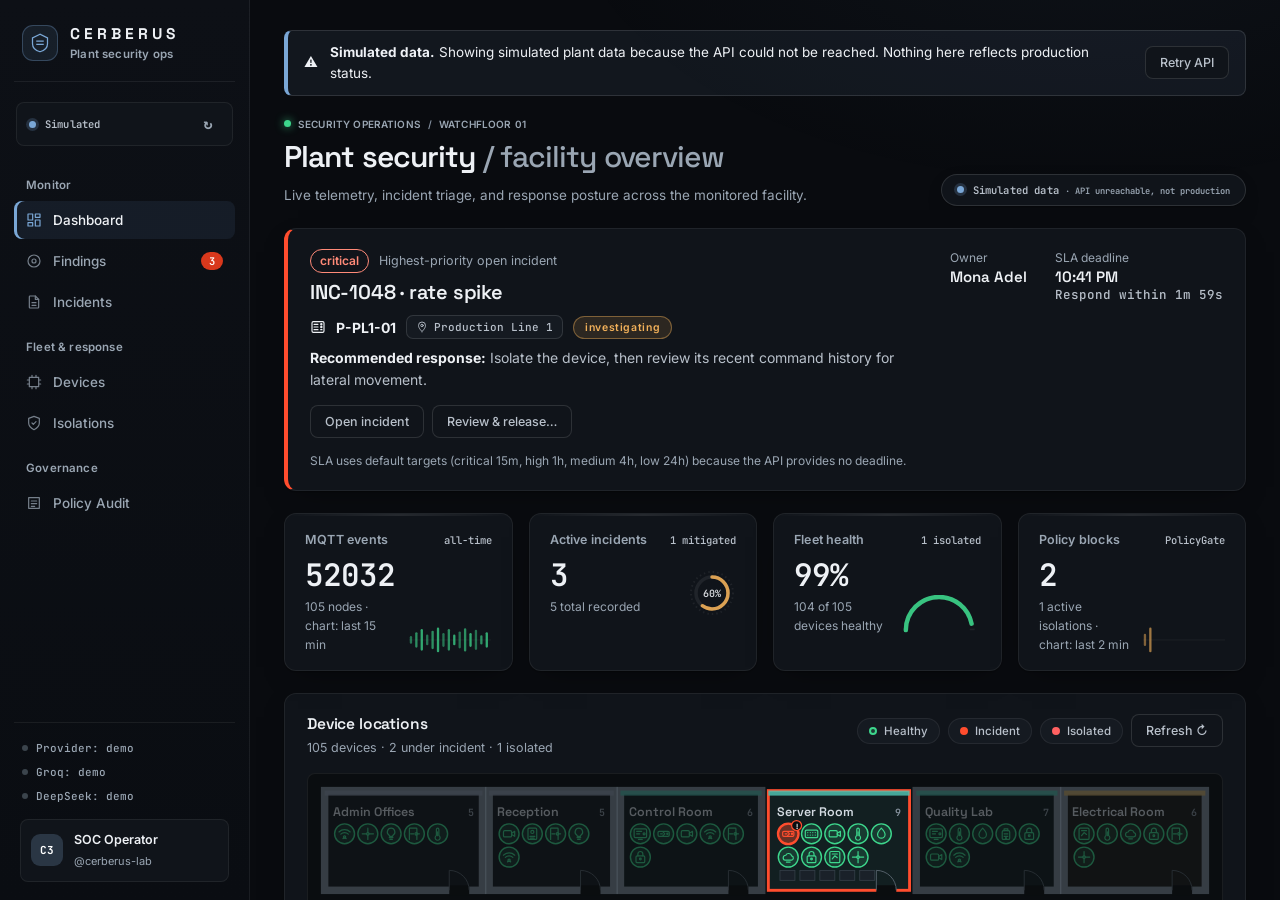
==== commit 771776f5: "feat: add E3 generic LLM provider adapter with fallback and A/B assignment" ====
--- a/src/dashboard/static/index.html
+++ b/src/dashboard/static/index.html
@@ -421,7 +421,7 @@
       <button class="nav-item" data-view="audit" onclick="setView('audit')"><svg viewBox="0 0 24 24" fill="none" stroke="currentColor" stroke-width="1.8" stroke-linecap="round" stroke-linejoin="round"><path d="M4 4h16v16H4z"/><path d="M8 9h8M8 13h8M8 17h5"/></svg>Policy Audit</button>
     </nav>
     <div class="sidebar-foot">
-      <div class="llm-row"><span class="llm-chip" id="groq-chip">Groq: --</span><span class="llm-chip" id="ds-chip">DeepSeek: --</span></div>
+      <div class="llm-row"><span class="llm-chip" id="provider-chip">Provider: --</span><span class="llm-chip" id="groq-chip">Groq: --</span><span class="llm-chip" id="ds-chip">DeepSeek: --</span></div>
       <div class="user-card"><div class="avatar">C3</div><div class="user-meta"><strong>SOC Operator</strong><span>@cerberus-lab</span></div></div>
     </div>
   </aside>
@@ -437,7 +437,7 @@
     let feedSort = "latest";
 
     let state = {
-      health: { llm_mode: { groq: "fallback", deepseek: "fallback" } },
+      health: { llm_mode: { groq: "fallback", deepseek: "fallback" }, providers: { roles: {}, ab: {} } },
       kpis: {},
       devices: [],
       incidents: [],
@@ -1231,10 +1231,16 @@
         const h = await fetch("/api/health").then((r) => { if (!r.ok) throw 0; return r.json(); });
         state.health = h;
         const g = document.getElementById("groq-chip"), d = document.getElementById("ds-chip");
+        const p = document.getElementById("provider-chip");
         g.textContent = `Groq: ${h.llm_mode.groq}`; d.textContent = `DeepSeek: ${h.llm_mode.deepseek}`;
         g.classList.toggle("live", h.llm_mode.groq === "live"); d.classList.toggle("live", h.llm_mode.deepseek === "live");
+        const defense = h.providers && h.providers.roles && h.providers.roles.defense;
+        p.textContent = defense ? `Provider: ${defense.provider} (${defense.mode})` : "Provider: fallback";
+        p.classList.toggle("live", Boolean(defense && defense.mode === "live"));
+        p.title = defense && defense.model ? `model=${defense.model}` : "no key configured; deterministic fallback";
       } catch (e) {
         document.getElementById("groq-chip").textContent = "Groq: demo"; document.getElementById("ds-chip").textContent = "DeepSeek: demo";
+        document.getElementById("provider-chip").textContent = "Provider: demo";
       }
     }
 
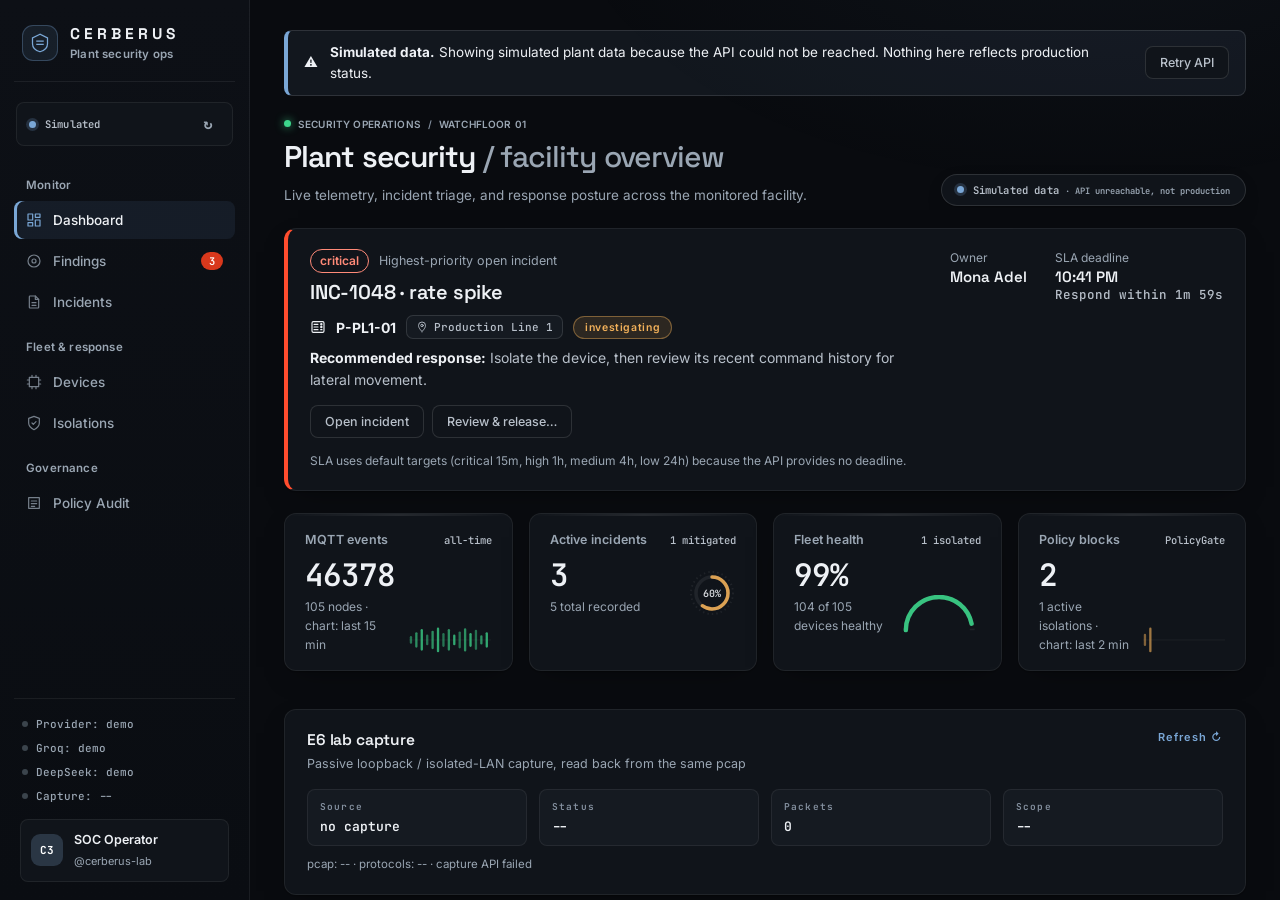
==== commit 008ba055: "feat: add E6 lab capture and dashboard read-back" ====
--- a/src/dashboard/static/index.html
+++ b/src/dashboard/static/index.html
@@ -155,6 +155,12 @@
     .kpi-num{font:600 31px/1 var(--mono);letter-spacing:-.03em}
     .kpi-sub{margin-top:8px;font-size:12px;color:var(--muted)}
     .kpi-body svg{flex-shrink:0;max-width:44%;height:auto;opacity:.9}
+    .capture-card{margin:16px 0}
+    .capture-grid{display:grid;grid-template-columns:repeat(4,minmax(0,1fr));gap:12px}
+    .capture-cell{min-width:0;padding:10px 12px;background:var(--panel2);border:1px solid var(--line);border-radius:var(--r-md)}
+    .capture-cell small{display:block;font:600 9.5px var(--mono);letter-spacing:.12em;text-transform:uppercase;color:var(--faint)}
+    .capture-cell strong{display:block;margin-top:5px;font:600 13px var(--mono);overflow:hidden;text-overflow:ellipsis;white-space:nowrap}
+    .capture-note{margin-top:10px;font-size:11.5px;color:var(--muted);overflow-wrap:anywhere}
 
     /* ───────── Floor plan ───────── */
     .plan-legend{display:flex;align-items:center;gap:8px;flex-wrap:wrap}
@@ -421,7 +427,7 @@
       <button class="nav-item" data-view="audit" onclick="setView('audit')"><svg viewBox="0 0 24 24" fill="none" stroke="currentColor" stroke-width="1.8" stroke-linecap="round" stroke-linejoin="round"><path d="M4 4h16v16H4z"/><path d="M8 9h8M8 13h8M8 17h5"/></svg>Policy Audit</button>
     </nav>
     <div class="sidebar-foot">
-      <div class="llm-row"><span class="llm-chip" id="provider-chip">Provider: --</span><span class="llm-chip" id="groq-chip">Groq: --</span><span class="llm-chip" id="ds-chip">DeepSeek: --</span></div>
+      <div class="llm-row"><span class="llm-chip" id="provider-chip">Provider: --</span><span class="llm-chip" id="groq-chip">Groq: --</span><span class="llm-chip" id="ds-chip">DeepSeek: --</span><span class="llm-chip" id="capture-chip">Capture: --</span></div>
       <div class="user-card"><div class="avatar">C3</div><div class="user-meta"><strong>SOC Operator</strong><span>@cerberus-lab</span></div></div>
     </div>
   </aside>
@@ -443,6 +449,7 @@
       incidents: [],
       isolations: [],
       audit: [],
+      capture: { available: false, source: "none" },
       series: { events: [], denies: [] },
       selectedIncident: null,
       incidentDetailState: "",
@@ -583,6 +590,28 @@
       </div>`;
     }
 
+    function captureSection() {
+      const c = state.capture || { available: false, source: "none" };
+      const s = c.summary || {};
+      const m = c.metadata || {};
+      const proto = Object.entries(s.protocols || {}).slice(0, 3).map(([k, v]) => `${k}: ${v}`).join(" · ") || "--";
+      const pcap = m.pcap ? String(m.pcap).split(/[\\/]/).pop() : "--";
+      const source = c.same_traffic ? "same pcap" : c.available ? "metadata only" : "no capture";
+      const status = !c.available ? "--" : m.status || "--";
+      const labOnly = s.lab_only === undefined ? "--" : s.lab_only ? "lab-only" : "OUTSIDE LAB";
+      return `
+        <section class="card capture-card">
+          <div class="card-head"><div><div class="panel-index">04 <span>/</span> PACKET CAPTURE</div><div class="card-title">E6 lab capture</div><div class="card-sub">Passive loopback / isolated-LAN capture, read back from the same pcap</div></div><button class="text-link" onclick="loadCapture()">Refresh ↻</button></div>
+          <div class="capture-grid">
+            <div class="capture-cell"><small>Source</small><strong title="${esc(source)}">${esc(source)}</strong></div>
+            <div class="capture-cell"><small>Status</small><strong>${esc(status)}</strong></div>
+            <div class="capture-cell"><small>Packets</small><strong>${s.packets ?? 0}</strong></div>
+            <div class="capture-cell"><small>Scope</small><strong>${esc(labOnly)}</strong></div>
+          </div>
+          <div class="capture-note">pcap: ${esc(pcap)} · protocols: ${esc(proto)}${c.reason ? ` · ${esc(c.reason)}` : ""}</div>
+        </section>`;
+    }
+
     function renderDashboard() {
       const k = state.kpis;
       const totalDevs = Math.max(1, k.devices_total || state.devices.length || 1);
@@ -625,6 +654,7 @@
           <div class="kpi-card"><div class="kpi-head"><span>Fleet health</span><span class="kpi-delta">${k.devices_isolated ?? 0} isolated</span></div><div class="kpi-body"><div><div class="kpi-num">${healthyPct}%</div><div class="kpi-sub">${healthyCount} of ${totalDevs} devices healthy</div></div>${tickedArcGaugeSvg(healthyPct)}</div></div>
           <div class="kpi-card"><div class="kpi-head"><span>Policy blocks</span><span class="kpi-delta">PolicyGate</span></div><div class="kpi-body"><div><div class="kpi-num">${k.policy_denies ?? 0}</div><div class="kpi-sub">${k.active_isolations ?? 0} active isolations · chart: last ${(series.denies || []).length || 15} min</div></div>${biWaveformSvg("#f2b15a", series.denies, "denials")}</div></div>
         </section>
+        ${captureSection()}
         ${floorPlanSection()}
         <section class="lower-grid">
           <div class="card activity-card"><div class="card-head"><div><div class="panel-index">02 <span>/</span> EVENT STREAM</div><div class="card-title">Recent activity</div><div class="card-sub">Chronological signals from policy and detection</div></div><select class="select-dark" style="height:32px;font-size:12px" onchange="feedSort=this.value;render()"><option value="latest" ${feedSort==='latest'?'selected':''}>Latest first</option><option value="critical" ${feedSort==='critical'?'selected':''}>Critical first</option></select></div><div class="feed">${feedItems.length ? feedItems.map((f) => `<div class="feed-item" ${f.id ? `onclick="openIncidentDetail('${esc(f.id)}')"` : `onclick="setView('audit')"`}><div class="feed-ico ${f.crit ? 'crit' : ''}">${f.crit ? '!' : '&bull;'}</div><div class="feed-main"><strong>${esc(f.title)}</strong><span>${esc(f.sub)}</span></div><span class="feed-arrow">↗</span></div>`).join("") : `<div class="empty-feed"><span class="empty-feed-mark">◌</span><strong>No activity yet</strong><span>Events will appear here as telemetry arrives.</span></div>`}</div></div>
@@ -1244,6 +1274,25 @@
       }
     }
 
+    function paintCaptureChip(c) {
+      const chip = document.getElementById("capture-chip");
+      if (!chip) return;
+      chip.textContent = c.available ? `Capture: ${c.summary ? c.summary.packets : 0} pkts` : "Capture: --";
+      chip.classList.toggle("live", Boolean(c.available && c.same_traffic));
+      chip.title = c.available ? `${c.source} · ${c.metadata_sheet || ""}` : (c.reason || "no capture");
+    }
+
+    async function loadCapture() {
+      try {
+        const c = await fetch("/api/capture").then((r) => { if (!r.ok) throw 0; return r.json(); });
+        state.capture = c;
+        paintCaptureChip(c);
+      } catch (e) {
+        state.capture = { available: false, reason: String((e && e.message) || "capture API failed"), source: "none" };
+        paintCaptureChip(state.capture);
+      }
+    }
+
     async function refreshAll() {
       try {
         const get = (u) => fetch(u).then((r) => { if (!r.ok) throw 0; return r.json(); });
@@ -1252,14 +1301,17 @@
         // so one broken endpoint cannot replace real data with synthetic data.
         const [ov, inc] = await Promise.all([get("/api/overview"), get("/api/incidents")]);
         if (!validOverview({ kpis: ov.kpis, devices: ov.devices, incidents: inc.incidents, series: ov.series })) throw new Error("API returned an unexpected payload shape");
-        const [iso, aud] = await Promise.all([
+        const [iso, aud, cap] = await Promise.all([
           get("/api/isolations").catch(() => null),
           get("/api/audit").catch(() => null),
+          get("/api/capture").catch(() => null),
         ]);
         LIVE.lastOk = Date.now(); DEMO.on = false;
         state.kpis = ov.kpis; state.devices = ov.devices; state.incidents = inc.incidents;
         state.isolations = iso && Array.isArray(iso.isolations) ? iso.isolations : state.isolations;
         state.audit = aud && Array.isArray(aud.audit) ? aud.audit : state.audit;
+        state.capture = cap && typeof cap.available === "boolean" ? cap : state.capture;
+        paintCaptureChip(state.capture);
         state.series = ov.series && Array.isArray(ov.series.events) ? ov.series : state.series;
         LIVE.err = (!iso || !aud) ? "Isolation or audit endpoint failed; showing the last available real values." : "";
         document.getElementById("nav-open-badge").textContent = ov.kpis.open_incidents ?? 0;
@@ -1367,6 +1419,7 @@
     };
 
     loadHealth();
+    loadCapture();
     refreshAll();
     // ───────── Trustworthy live status ─────────
     const LIVE = { conn: "connecting", lastOk: 0, staleMs: 30000, err: "" };
